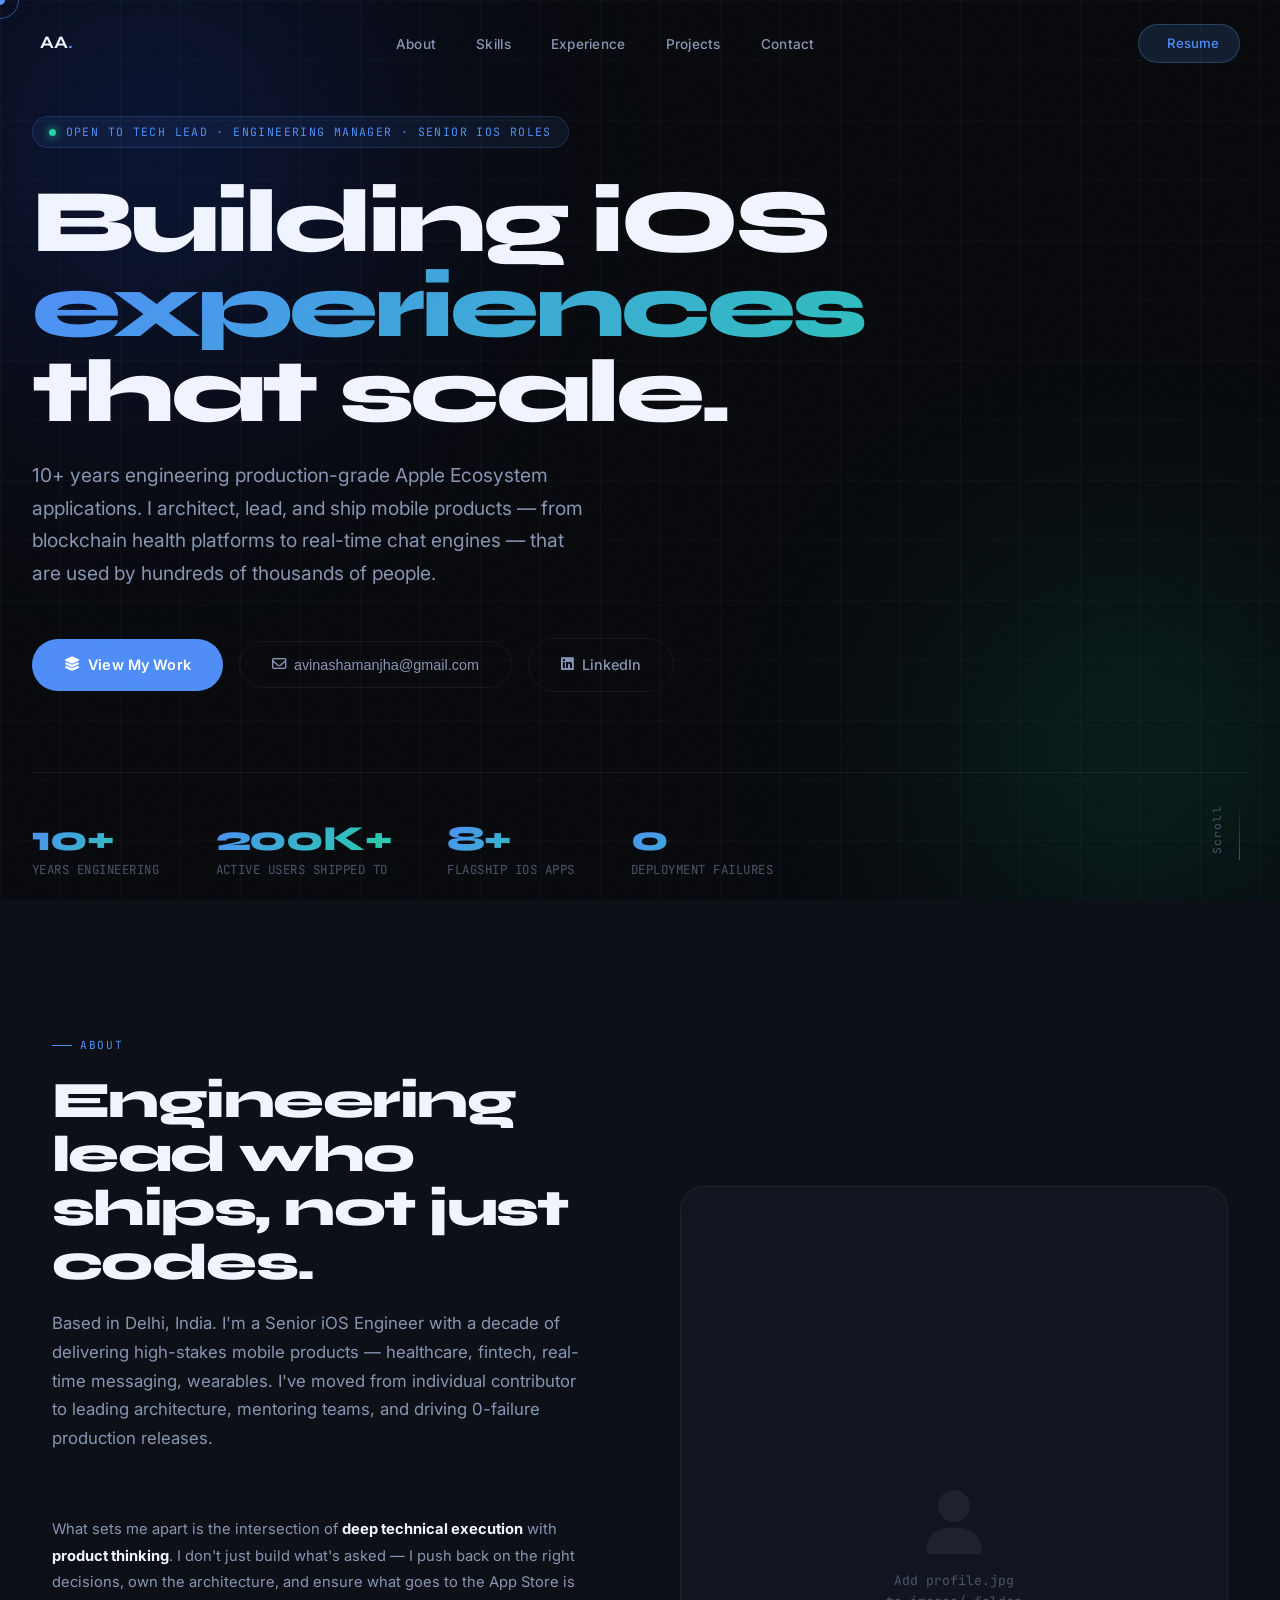
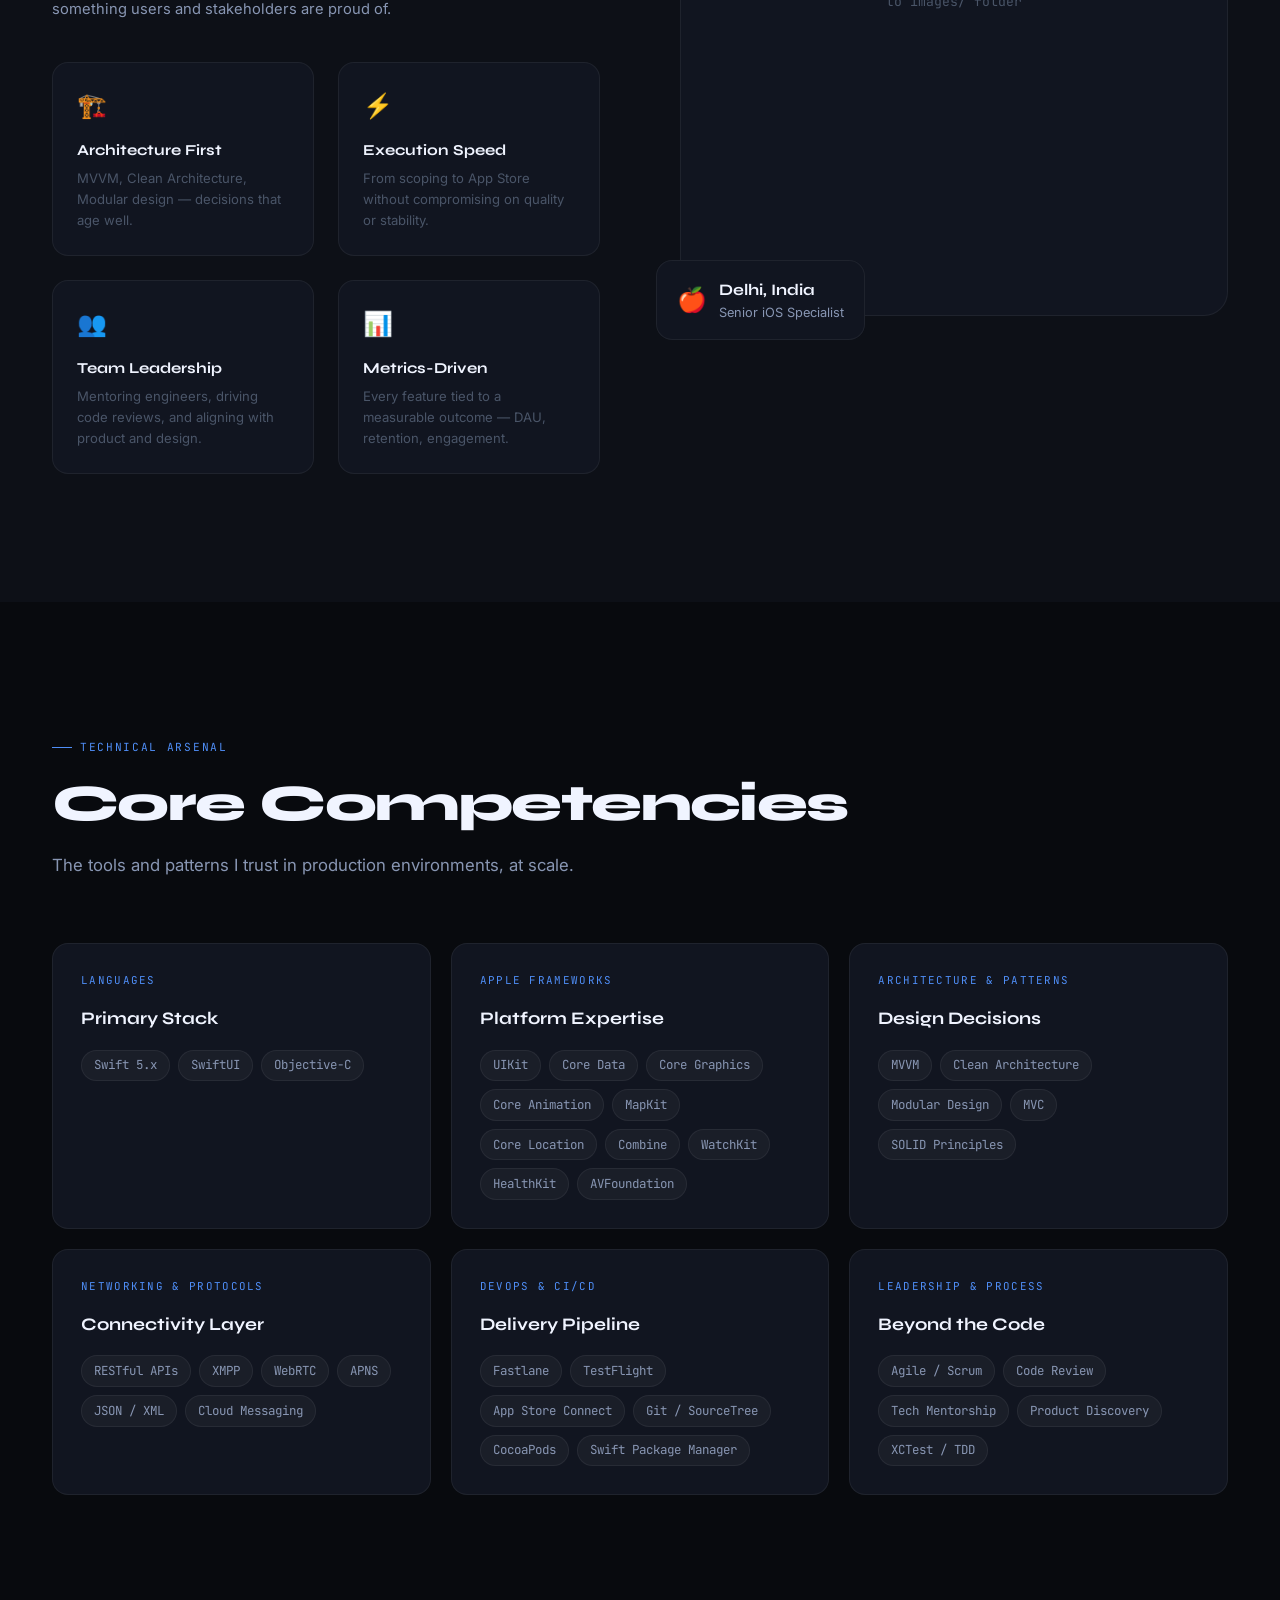
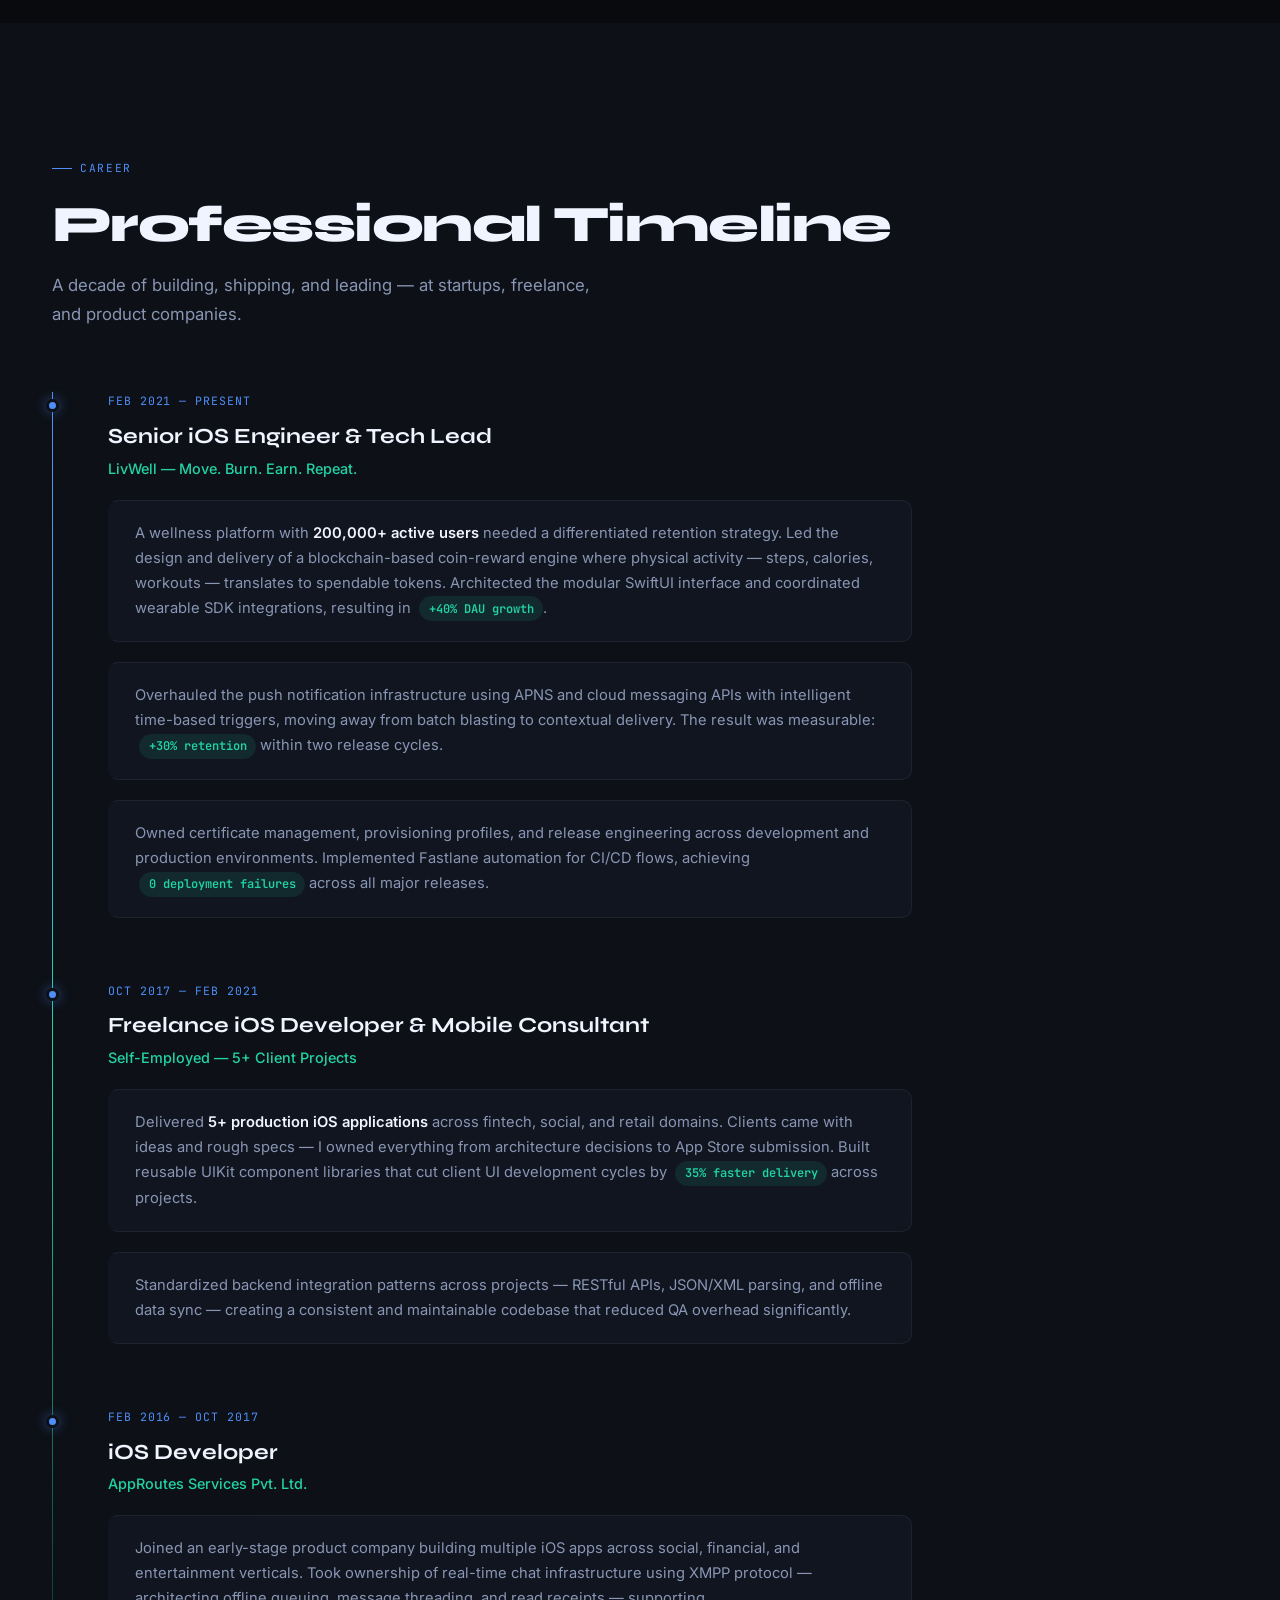
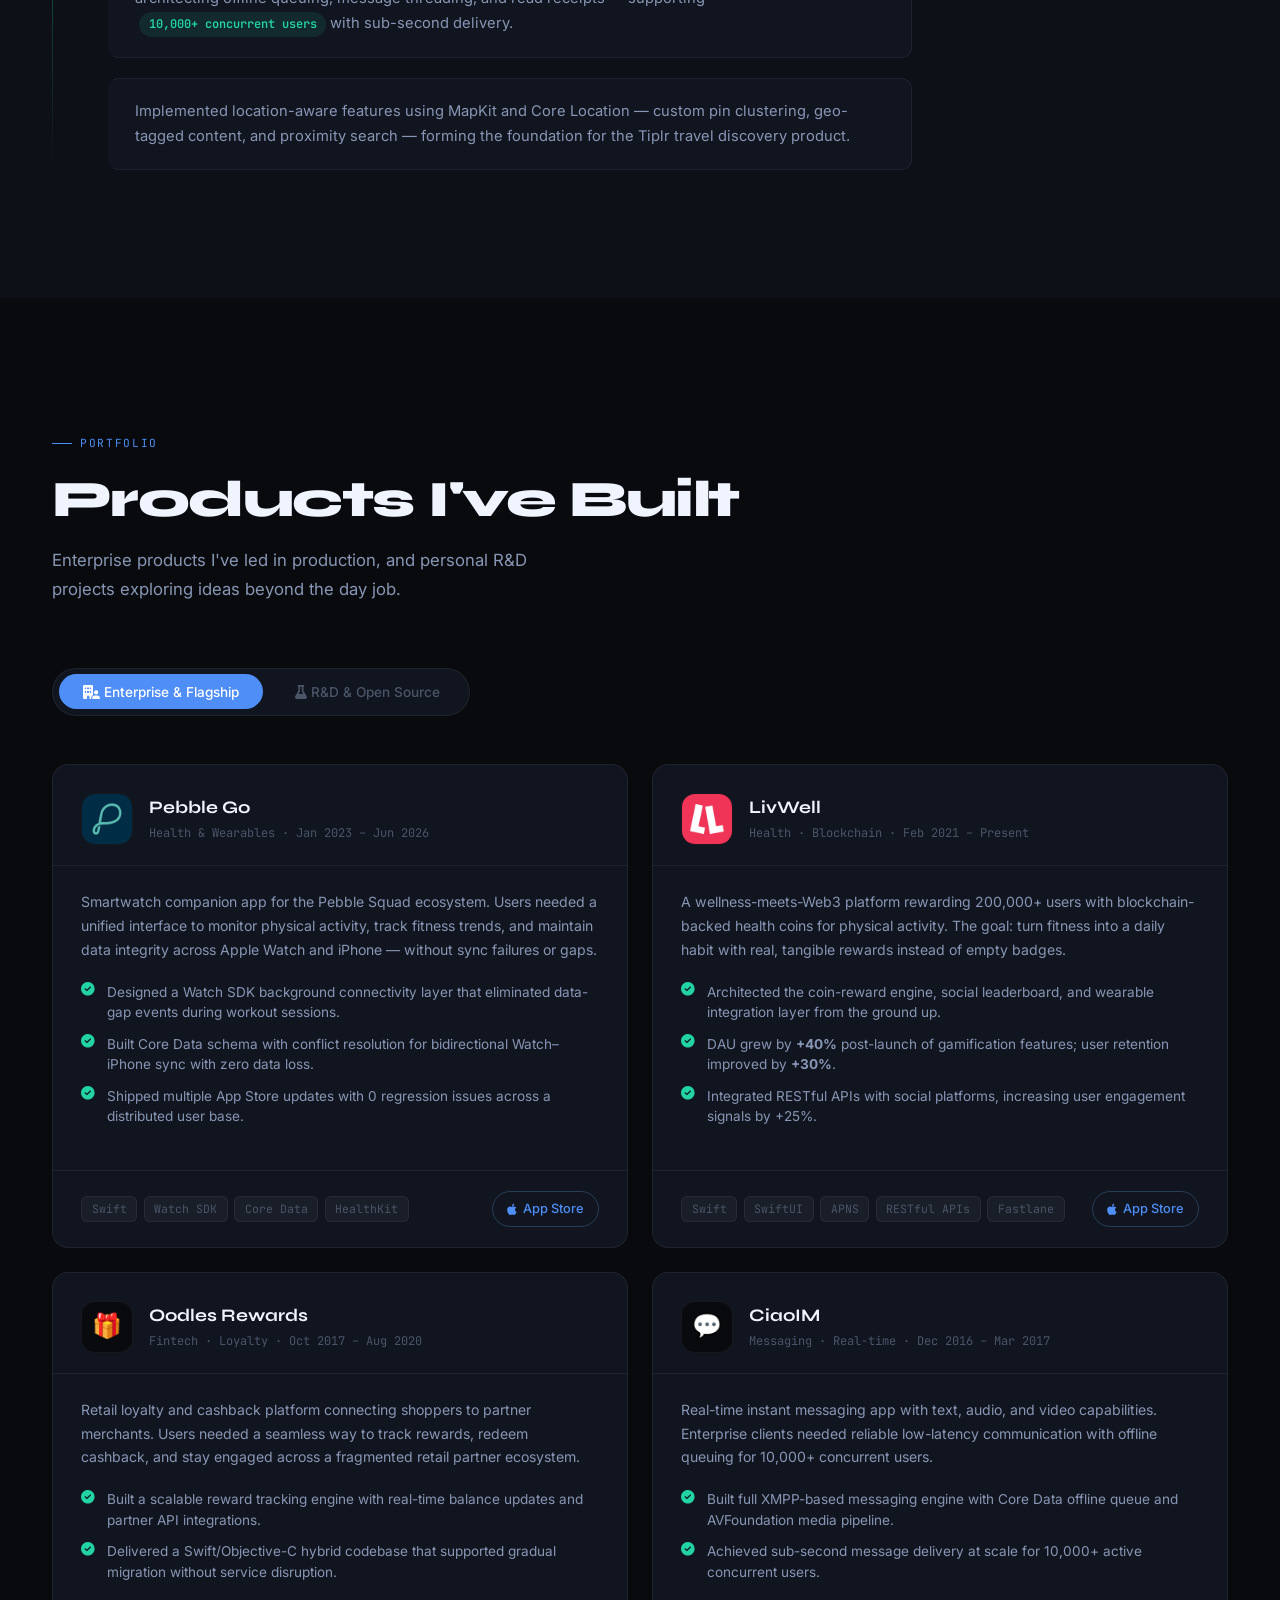
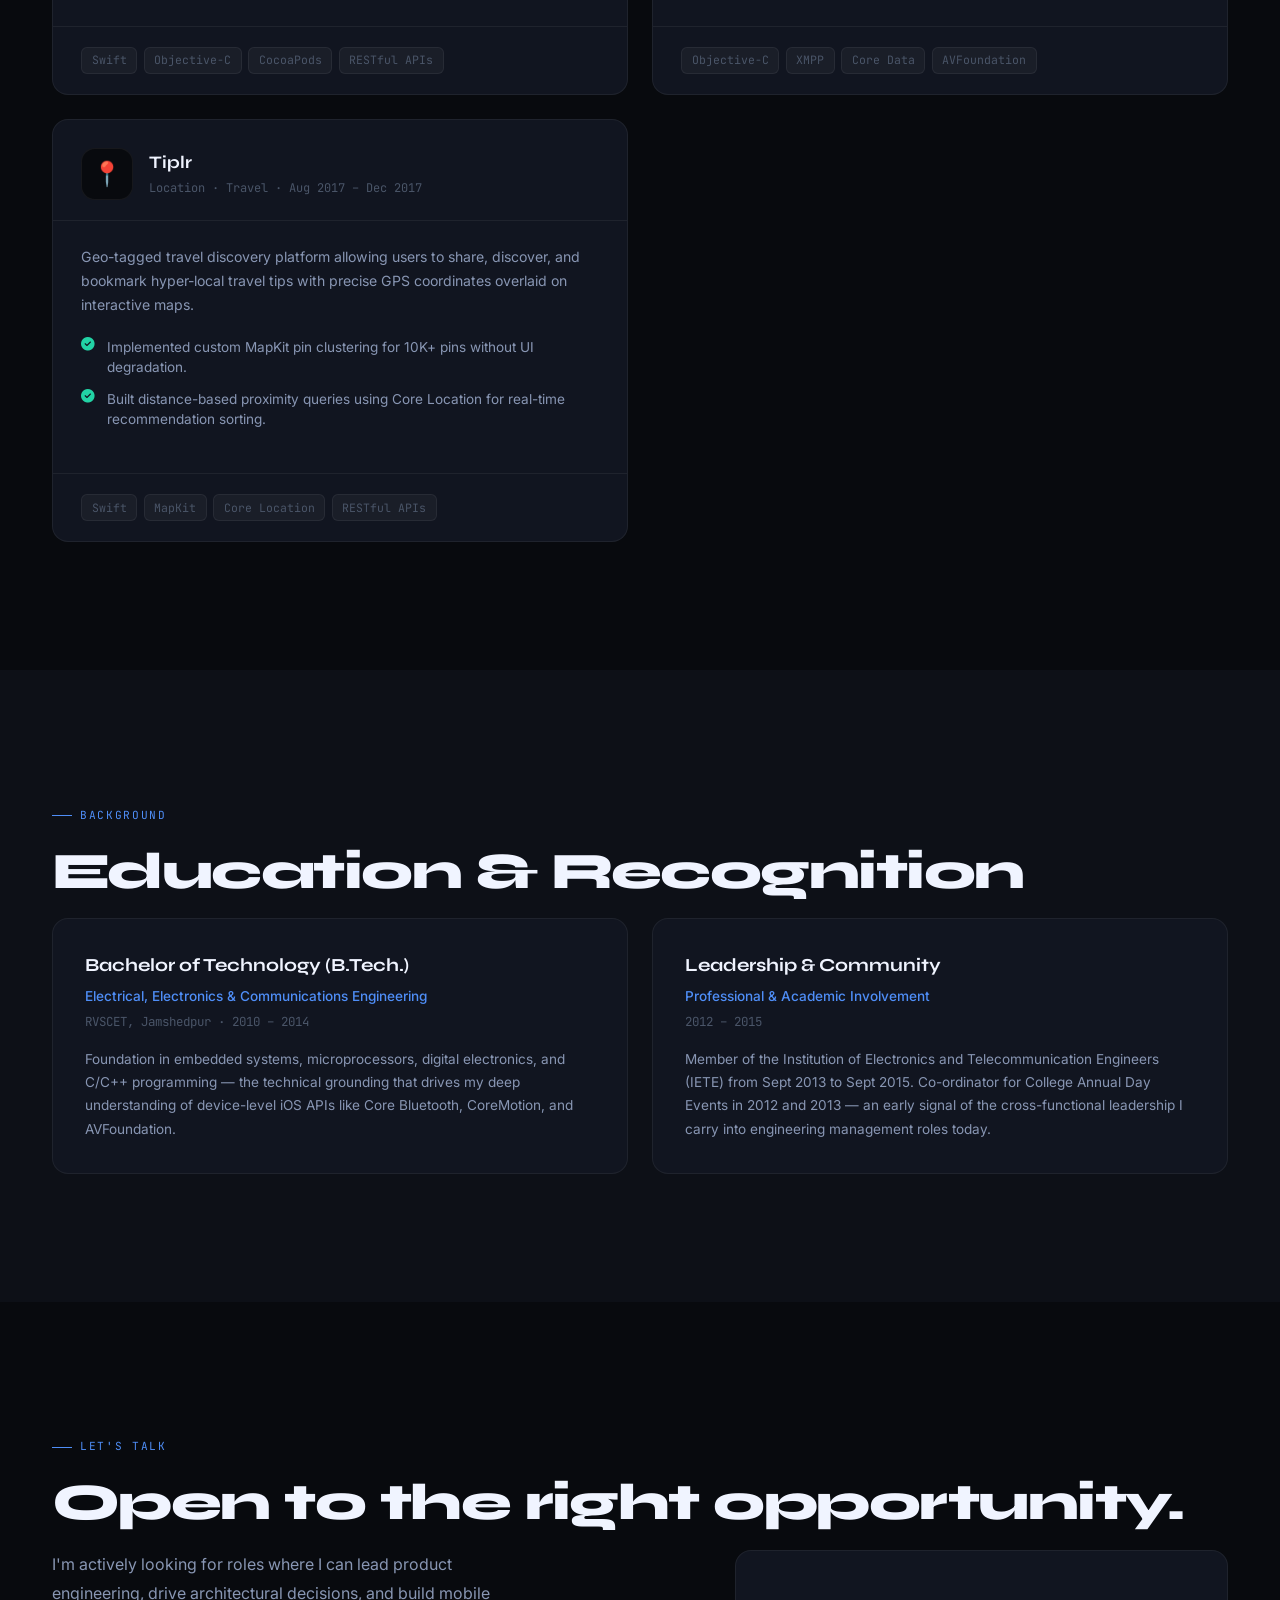
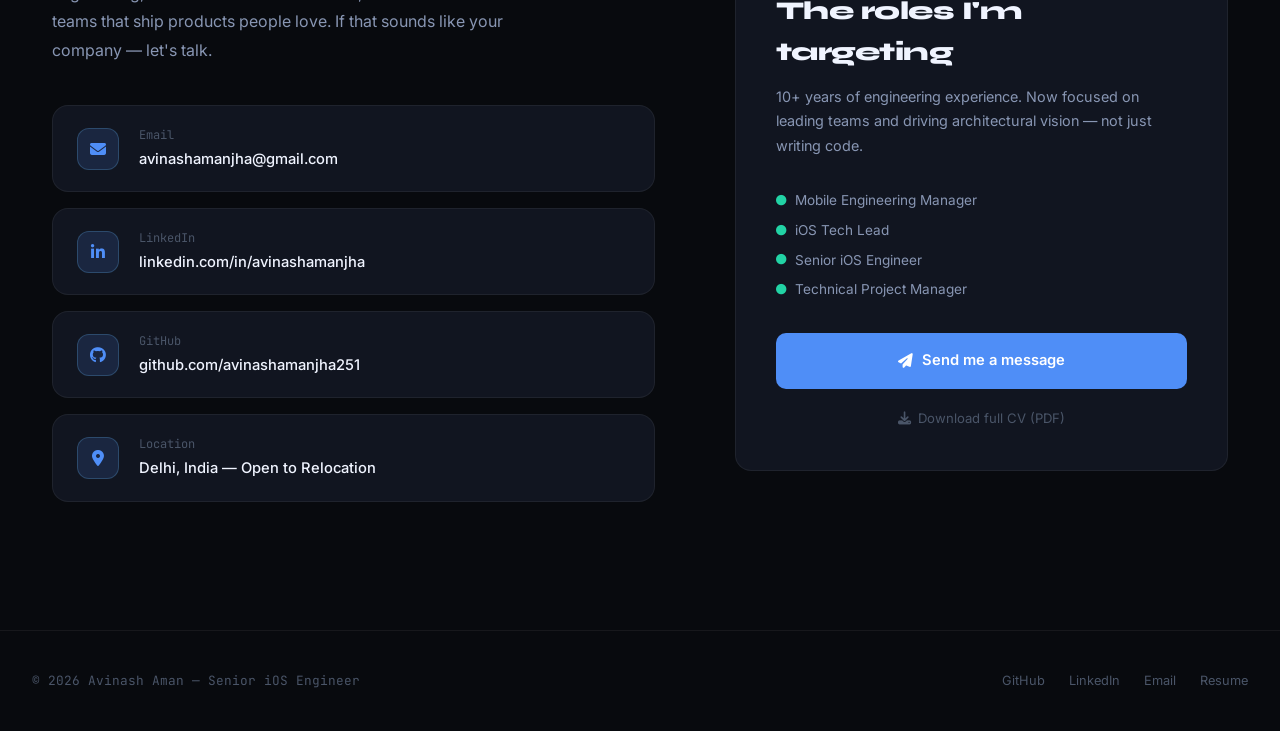
==== index.html @ 8dc7d60c "feat: complete premium UI/UX redesign — dark personal brand portfolio" ====
<!DOCTYPE html>
<html lang="en">
<head>
  <meta charset="UTF-8">
  <meta name="viewport" content="width=device-width, initial-scale=1.0">
  <title>Avinash Aman — Senior iOS Engineer & Mobile Lead</title>
  <meta name="description" content="Avinash Aman — Senior iOS Engineer with 10+ years building production-grade Apple Ecosystem apps. Expert in Swift, SwiftUI, Architecture, Blockchain & Wearables. Available for Tech Lead, Engineering Manager & Senior roles.">
  <meta name="keywords" content="iOS Engineer, Tech Lead, Mobile Engineering Manager, Swift, SwiftUI, Avinash Aman, iOS Developer India">
  <meta name="author" content="Avinash Aman">
  <meta property="og:title" content="Avinash Aman — Senior iOS Engineer & Mobile Lead">
  <meta property="og:description" content="10+ years of iOS engineering: blockchain health platforms, wearable integrations, real-time chat engines, and architectural leadership.">
  <meta property="og:type" content="website">

  <!-- Fonts -->
  <link rel="preconnect" href="https://fonts.googleapis.com">
  <link rel="preconnect" href="https://fonts.gstatic.com" crossorigin>
  <link href="https://fonts.googleapis.com/css2?family=Syne:wght@400;500;600;700;800&family=Inter:wght@300;400;500;600&family=JetBrains+Mono:wght@400;500&display=swap" rel="stylesheet">

  <!-- Icons -->
  <link rel="stylesheet" href="https://cdnjs.cloudflare.com/ajax/libs/font-awesome/6.5.0/css/all.min.css">

  <!-- Styles -->
  <link rel="stylesheet" href="style.css">
</head>
<body>

  <!-- Custom cursor -->
  <div id="cursor"></div>
  <div id="cursor-ring"></div>

  <!-- ═══════════════════════════ NAVIGATION ═══════════════════════════ -->
  <nav class="nav" id="mainNav">
    <a href="#hero" class="nav-logo">AA<span>.</span></a>
    <ul class="nav-links" id="navLinks">
      <li><a href="#about" class="nav-link">About</a></li>
      <li><a href="#skills" class="nav-link">Skills</a></li>
      <li><a href="#experience" class="nav-link">Experience</a></li>
      <li><a href="#projects" class="nav-link">Projects</a></li>
      <li><a href="#contact" class="nav-link">Contact</a></li>
    </ul>
    <div style="display:flex;align-items:center;gap:1rem;">
      <a href="Avinash_Aman_CV.pdf" download class="nav-cta">
        <i class="fa-solid fa-arrow-down-to-bracket"></i> Resume
      </a>
      <button class="mobile-menu-btn" id="mobileMenuBtn" aria-label="Menu">
        <i class="fa-solid fa-bars"></i>
      </button>
    </div>
  </nav>

  <!-- ═══════════════════════════ HERO ═══════════════════════════ -->
  <section class="hero" id="hero">
    <div class="hero-bg">
      <div class="hero-orb hero-orb-1"></div>
      <div class="hero-orb hero-orb-2"></div>
      <div class="hero-grid-lines"></div>
    </div>

    <div class="hero-inner">
      <div class="hero-eyebrow">
        <span class="hero-eyebrow-dot"></span>
        Open to Tech Lead · Engineering Manager · Senior iOS Roles
      </div>

      <h1 class="hero-title">
        <span class="line">Building iOS</span>
        <span class="line gradient-text">experiences</span>
        <span class="line">that scale.</span>
      </h1>

      <p class="hero-subtitle">
        10+ years engineering production-grade Apple Ecosystem applications. I architect, lead, and ship mobile products — from blockchain health platforms to real-time chat engines — that are used by hundreds of thousands of people.
      </p>

      <div class="hero-actions">
        <a href="#projects" class="btn-primary">
          <i class="fa-solid fa-layer-group"></i> View My Work
        </a>
        <button class="btn-secondary" onclick="copyToClipboard('avinashamanjha@gmail.com', 'Email')">
          <i class="fa-regular fa-envelope"></i> avinashamanjha@gmail.com
        </button>
        <a href="https://linkedin.com/in/avinashamanjha" target="_blank" rel="noopener" class="btn-secondary">
          <i class="fa-brands fa-linkedin"></i> LinkedIn
        </a>
      </div>

      <div class="hero-stats">
        <div>
          <div class="stat-number gradient-text">10+</div>
          <div class="stat-label">Years engineering</div>
        </div>
        <div>
          <div class="stat-number gradient-text">200K+</div>
          <div class="stat-label">Active users shipped to</div>
        </div>
        <div>
          <div class="stat-number gradient-text">8+</div>
          <div class="stat-label">Flagship iOS apps</div>
        </div>
        <div>
          <div class="stat-number gradient-text">0</div>
          <div class="stat-label">Deployment failures</div>
        </div>
      </div>
    </div>

    <div class="hero-scroll">Scroll</div>
  </section>

  <!-- ═══════════════════════════ ABOUT ═══════════════════════════ -->
  <section class="about-section" id="about">
    <div class="container">
      <div class="about-grid">
        <div>
          <div class="section-label fade-up">About</div>
          <h2 class="section-heading fade-up fade-up-delay-1">
            Engineering lead who ships, not just codes.
          </h2>
          <p class="section-sub fade-up fade-up-delay-2">
            Based in Delhi, India. I'm a Senior iOS Engineer with a decade of delivering high-stakes mobile products — healthcare, fintech, real-time messaging, wearables. I've moved from individual contributor to leading architecture, mentoring teams, and driving 0-failure production releases.
          </p>
          <p style="color: var(--text-secondary); font-size: 0.92rem; line-height: 1.8; margin-bottom: 1.5rem;" class="fade-up fade-up-delay-2">
            What sets me apart is the intersection of <strong style="color: var(--text-primary);">deep technical execution</strong> with <strong style="color: var(--text-primary);">product thinking</strong>. I don't just build what's asked — I push back on the right decisions, own the architecture, and ensure what goes to the App Store is something users and stakeholders are proud of.
          </p>

          <div class="about-values fade-up fade-up-delay-3">
            <div class="value-card">
              <div class="value-icon">🏗️</div>
              <div class="value-title">Architecture First</div>
              <div class="value-desc">MVVM, Clean Architecture, Modular design — decisions that age well.</div>
            </div>
            <div class="value-card">
              <div class="value-icon">⚡</div>
              <div class="value-title">Execution Speed</div>
              <div class="value-desc">From scoping to App Store without compromising on quality or stability.</div>
            </div>
            <div class="value-card">
              <div class="value-icon">👥</div>
              <div class="value-title">Team Leadership</div>
              <div class="value-desc">Mentoring engineers, driving code reviews, and aligning with product and design.</div>
            </div>
            <div class="value-card">
              <div class="value-icon">📊</div>
              <div class="value-title">Metrics-Driven</div>
              <div class="value-desc">Every feature tied to a measurable outcome — DAU, retention, engagement.</div>
            </div>
          </div>
        </div>

        <div class="about-profile fade-up fade-up-delay-2">
          <div class="about-photo-wrapper">
            <div class="about-photo-frame">
              <!-- Drop your photo at images/profile.jpg to replace this placeholder -->
              <img src="images/profile.jpg" alt="Avinash Aman" onerror="this.parentNode.innerHTML='<div class=\'about-photo-placeholder\'><i class=\'fa-solid fa-user\'></i><span>Add profile.jpg<br>to images/ folder</span></div>'">
            </div>
            <div class="about-badge">
              <div class="about-badge-icon">🍎</div>
              <div class="about-badge-text">
                <strong>Delhi, India</strong>
                Senior iOS Specialist
              </div>
            </div>
          </div>
        </div>
      </div>
    </div>
  </section>

  <!-- ═══════════════════════════ SKILLS ═══════════════════════════ -->
  <section class="skills-section" id="skills">
    <div class="container">
      <div class="section-label fade-up">Technical Arsenal</div>
      <h2 class="section-heading fade-up fade-up-delay-1">Core Competencies</h2>
      <p class="section-sub fade-up fade-up-delay-2">The tools and patterns I trust in production environments, at scale.</p>

      <div class="skills-grid">
        <div class="skill-group fade-up">
          <div class="skill-group-label">Languages</div>
          <div class="skill-group-title">Primary Stack</div>
          <div class="skill-pills">
            <span class="skill-pill">Swift 5.x</span>
            <span class="skill-pill">SwiftUI</span>
            <span class="skill-pill">Objective-C</span>
          </div>
        </div>

        <div class="skill-group fade-up fade-up-delay-1">
          <div class="skill-group-label">Apple Frameworks</div>
          <div class="skill-group-title">Platform Expertise</div>
          <div class="skill-pills">
            <span class="skill-pill">UIKit</span>
            <span class="skill-pill">Core Data</span>
            <span class="skill-pill">Core Graphics</span>
            <span class="skill-pill">Core Animation</span>
            <span class="skill-pill">MapKit</span>
            <span class="skill-pill">Core Location</span>
            <span class="skill-pill">Combine</span>
            <span class="skill-pill">WatchKit</span>
            <span class="skill-pill">HealthKit</span>
            <span class="skill-pill">AVFoundation</span>
          </div>
        </div>

        <div class="skill-group fade-up fade-up-delay-2">
          <div class="skill-group-label">Architecture & Patterns</div>
          <div class="skill-group-title">Design Decisions</div>
          <div class="skill-pills">
            <span class="skill-pill">MVVM</span>
            <span class="skill-pill">Clean Architecture</span>
            <span class="skill-pill">Modular Design</span>
            <span class="skill-pill">MVC</span>
            <span class="skill-pill">SOLID Principles</span>
          </div>
        </div>

        <div class="skill-group fade-up">
          <div class="skill-group-label">Networking & Protocols</div>
          <div class="skill-group-title">Connectivity Layer</div>
          <div class="skill-pills">
            <span class="skill-pill">RESTful APIs</span>
            <span class="skill-pill">XMPP</span>
            <span class="skill-pill">WebRTC</span>
            <span class="skill-pill">APNS</span>
            <span class="skill-pill">JSON / XML</span>
            <span class="skill-pill">Cloud Messaging</span>
          </div>
        </div>

        <div class="skill-group fade-up fade-up-delay-1">
          <div class="skill-group-label">DevOps & CI/CD</div>
          <div class="skill-group-title">Delivery Pipeline</div>
          <div class="skill-pills">
            <span class="skill-pill">Fastlane</span>
            <span class="skill-pill">TestFlight</span>
            <span class="skill-pill">App Store Connect</span>
            <span class="skill-pill">Git / SourceTree</span>
            <span class="skill-pill">CocoaPods</span>
            <span class="skill-pill">Swift Package Manager</span>
          </div>
        </div>

        <div class="skill-group fade-up fade-up-delay-2">
          <div class="skill-group-label">Leadership & Process</div>
          <div class="skill-group-title">Beyond the Code</div>
          <div class="skill-pills">
            <span class="skill-pill">Agile / Scrum</span>
            <span class="skill-pill">Code Review</span>
            <span class="skill-pill">Tech Mentorship</span>
            <span class="skill-pill">Product Discovery</span>
            <span class="skill-pill">XCTest / TDD</span>
          </div>
        </div>
      </div>
    </div>
  </section>

  <!-- ═══════════════════════════ EXPERIENCE ═══════════════════════════ -->
  <section class="experience-section" id="experience">
    <div class="container">
      <div class="section-label fade-up">Career</div>
      <h2 class="section-heading fade-up fade-up-delay-1">Professional Timeline</h2>
      <p class="section-sub fade-up fade-up-delay-2">A decade of building, shipping, and leading — at startups, freelance, and product companies.</p>

      <div class="timeline fade-up fade-up-delay-2">
        <!-- LivWell -->
        <div class="exp-item">
          <div class="exp-dot"></div>
          <div class="exp-date">Feb 2021 — Present</div>
          <div class="exp-role">Senior iOS Engineer & Tech Lead</div>
          <div class="exp-company">LivWell — Move. Burn. Earn. Repeat.</div>
          <div class="exp-stories">
            <div class="exp-story">
              <p>A wellness platform with <strong>200,000+ active users</strong> needed a differentiated retention strategy. Led the design and delivery of a blockchain-based coin-reward engine where physical activity — steps, calories, workouts — translates to spendable tokens. Architected the modular SwiftUI interface and coordinated wearable SDK integrations, resulting in <span class="exp-metric">+40% DAU growth</span>.</p>
            </div>
            <div class="exp-story">
              <p>Overhauled the push notification infrastructure using APNS and cloud messaging APIs with intelligent time-based triggers, moving away from batch blasting to contextual delivery. The result was measurable: <span class="exp-metric">+30% retention</span> within two release cycles.</p>
            </div>
            <div class="exp-story">
              <p>Owned certificate management, provisioning profiles, and release engineering across development and production environments. Implemented Fastlane automation for CI/CD flows, achieving <span class="exp-metric">0 deployment failures</span> across all major releases.</p>
            </div>
          </div>
        </div>

        <!-- Freelance -->
        <div class="exp-item">
          <div class="exp-dot"></div>
          <div class="exp-date">Oct 2017 — Feb 2021</div>
          <div class="exp-role">Freelance iOS Developer & Mobile Consultant</div>
          <div class="exp-company">Self-Employed — 5+ Client Projects</div>
          <div class="exp-stories">
            <div class="exp-story">
              <p>Delivered <strong>5+ production iOS applications</strong> across fintech, social, and retail domains. Clients came with ideas and rough specs — I owned everything from architecture decisions to App Store submission. Built reusable UIKit component libraries that cut client UI development cycles by <span class="exp-metric">35% faster delivery</span> across projects.</p>
            </div>
            <div class="exp-story">
              <p>Standardized backend integration patterns across projects — RESTful APIs, JSON/XML parsing, and offline data sync — creating a consistent and maintainable codebase that reduced QA overhead significantly.</p>
            </div>
          </div>
        </div>

        <!-- AppRoutes -->
        <div class="exp-item">
          <div class="exp-dot"></div>
          <div class="exp-date">Feb 2016 — Oct 2017</div>
          <div class="exp-role">iOS Developer</div>
          <div class="exp-company">AppRoutes Services Pvt. Ltd.</div>
          <div class="exp-stories">
            <div class="exp-story">
              <p>Joined an early-stage product company building multiple iOS apps across social, financial, and entertainment verticals. Took ownership of real-time chat infrastructure using XMPP protocol — architecting offline queuing, message threading, and read receipts — supporting <span class="exp-metric">10,000+ concurrent users</span> with sub-second delivery.</p>
            </div>
            <div class="exp-story">
              <p>Implemented location-aware features using MapKit and Core Location — custom pin clustering, geo-tagged content, and proximity search — forming the foundation for the Tiplr travel discovery product.</p>
            </div>
          </div>
        </div>
      </div>
    </div>
  </section>

  <!-- ═══════════════════════════ PROJECTS ═══════════════════════════ -->
  <section class="projects-section" id="projects">
    <div class="container">
      <div class="section-label fade-up">Portfolio</div>
      <h2 class="section-heading fade-up fade-up-delay-1">Products I've Built</h2>
      <p class="section-sub fade-up fade-up-delay-2">
        Enterprise products I've led in production, and personal R&D projects exploring ideas beyond the day job.
      </p>

      <div class="projects-tabs fade-up fade-up-delay-2">
        <button class="tab-btn active" data-tab="enterprise">
          <i class="fa-solid fa-building-user"></i> Enterprise & Flagship
        </button>
        <button class="tab-btn" data-tab="personal">
          <i class="fa-solid fa-flask"></i> R&D & Open Source
        </button>
      </div>

      <!-- ── Enterprise Grid ── -->
      <div class="enterprise-grid" id="enterpriseGrid">

        <!-- Pebble Go -->
        <div class="ent-card fade-up">
          <div class="ent-card-header">
            <div class="ent-app-icon">
              <img src="images/pebble-go.jpg" alt="Pebble Go" onerror="this.parentNode.innerHTML='⌚'">
            </div>
            <div>
              <div class="ent-app-name">Pebble Go</div>
              <div class="ent-app-category">Health & Wearables · Jan 2023 – Jun 2026</div>
            </div>
          </div>
          <div class="ent-card-body">
            <p class="ent-context">
              Smartwatch companion app for the Pebble Squad ecosystem. Users needed a unified interface to monitor physical activity, track fitness trends, and maintain data integrity across Apple Watch and iPhone — without sync failures or gaps.
            </p>
            <div class="ent-outcomes">
              <div class="ent-outcome">
                <i class="fa-solid fa-circle-check ent-outcome-icon"></i>
                <span>Designed a Watch SDK background connectivity layer that eliminated data-gap events during workout sessions.</span>
              </div>
              <div class="ent-outcome">
                <i class="fa-solid fa-circle-check ent-outcome-icon"></i>
                <span>Built Core Data schema with conflict resolution for bidirectional Watch–iPhone sync with zero data loss.</span>
              </div>
              <div class="ent-outcome">
                <i class="fa-solid fa-circle-check ent-outcome-icon"></i>
                <span>Shipped multiple App Store updates with 0 regression issues across a distributed user base.</span>
              </div>
            </div>
          </div>
          <div class="ent-card-footer">
            <div class="tech-stack">
              <span class="tech-tag">Swift</span>
              <span class="tech-tag">Watch SDK</span>
              <span class="tech-tag">Core Data</span>
              <span class="tech-tag">HealthKit</span>
            </div>
            <a href="https://apps.apple.com/in/app/pebble-go-pebblesquad/id6452240092" target="_blank" rel="noopener" class="ent-store-link">
              <i class="fa-brands fa-apple"></i> App Store
            </a>
          </div>
        </div>

        <!-- LivWell -->
        <div class="ent-card fade-up fade-up-delay-1">
          <div class="ent-card-header">
            <div class="ent-app-icon">
              <img src="images/livwell.jpg" alt="LivWell" onerror="this.parentNode.innerHTML='💪'">
            </div>
            <div>
              <div class="ent-app-name">LivWell</div>
              <div class="ent-app-category">Health · Blockchain · Feb 2021 – Present</div>
            </div>
          </div>
          <div class="ent-card-body">
            <p class="ent-context">
              A wellness-meets-Web3 platform rewarding 200,000+ users with blockchain-backed health coins for physical activity. The goal: turn fitness into a daily habit with real, tangible rewards instead of empty badges.
            </p>
            <div class="ent-outcomes">
              <div class="ent-outcome">
                <i class="fa-solid fa-circle-check ent-outcome-icon"></i>
                <span>Architected the coin-reward engine, social leaderboard, and wearable integration layer from the ground up.</span>
              </div>
              <div class="ent-outcome">
                <i class="fa-solid fa-circle-check ent-outcome-icon"></i>
                <span>DAU grew by <strong>+40%</strong> post-launch of gamification features; user retention improved by <strong>+30%</strong>.</span>
              </div>
              <div class="ent-outcome">
                <i class="fa-solid fa-circle-check ent-outcome-icon"></i>
                <span>Integrated RESTful APIs with social platforms, increasing user engagement signals by +25%.</span>
              </div>
            </div>
          </div>
          <div class="ent-card-footer">
            <div class="tech-stack">
              <span class="tech-tag">Swift</span>
              <span class="tech-tag">SwiftUI</span>
              <span class="tech-tag">APNS</span>
              <span class="tech-tag">RESTful APIs</span>
              <span class="tech-tag">Fastlane</span>
            </div>
            <a href="https://apps.apple.com/in/app/livwell-s%E1%BB%A9c-kh%E1%BB%8Fe-th%E1%BB%8Bnh-v%C6%B0%E1%BB%A3ng/id1509195628" target="_blank" rel="noopener" class="ent-store-link">
              <i class="fa-brands fa-apple"></i> App Store
            </a>
          </div>
        </div>

        <!-- Oodles Rewards -->
        <div class="ent-card fade-up">
          <div class="ent-card-header">
            <div class="ent-app-icon" style="font-size:1.5rem;">🎁</div>
            <div>
              <div class="ent-app-name">Oodles Rewards</div>
              <div class="ent-app-category">Fintech · Loyalty · Oct 2017 – Aug 2020</div>
            </div>
          </div>
          <div class="ent-card-body">
            <p class="ent-context">
              Retail loyalty and cashback platform connecting shoppers to partner merchants. Users needed a seamless way to track rewards, redeem cashback, and stay engaged across a fragmented retail partner ecosystem.
            </p>
            <div class="ent-outcomes">
              <div class="ent-outcome">
                <i class="fa-solid fa-circle-check ent-outcome-icon"></i>
                <span>Built a scalable reward tracking engine with real-time balance updates and partner API integrations.</span>
              </div>
              <div class="ent-outcome">
                <i class="fa-solid fa-circle-check ent-outcome-icon"></i>
                <span>Delivered a Swift/Objective-C hybrid codebase that supported gradual migration without service disruption.</span>
              </div>
            </div>
          </div>
          <div class="ent-card-footer">
            <div class="tech-stack">
              <span class="tech-tag">Swift</span>
              <span class="tech-tag">Objective-C</span>
              <span class="tech-tag">CocoaPods</span>
              <span class="tech-tag">RESTful APIs</span>
            </div>
          </div>
        </div>

        <!-- CiaoIM -->
        <div class="ent-card fade-up fade-up-delay-1">
          <div class="ent-card-header">
            <div class="ent-app-icon" style="font-size:1.5rem;">💬</div>
            <div>
              <div class="ent-app-name">CiaoIM</div>
              <div class="ent-app-category">Messaging · Real-time · Dec 2016 – Mar 2017</div>
            </div>
          </div>
          <div class="ent-card-body">
            <p class="ent-context">
              Real-time instant messaging app with text, audio, and video capabilities. Enterprise clients needed reliable low-latency communication with offline queuing for 10,000+ concurrent users.
            </p>
            <div class="ent-outcomes">
              <div class="ent-outcome">
                <i class="fa-solid fa-circle-check ent-outcome-icon"></i>
                <span>Built full XMPP-based messaging engine with Core Data offline queue and AVFoundation media pipeline.</span>
              </div>
              <div class="ent-outcome">
                <i class="fa-solid fa-circle-check ent-outcome-icon"></i>
                <span>Achieved sub-second message delivery at scale for 10,000+ active concurrent users.</span>
              </div>
            </div>
          </div>
          <div class="ent-card-footer">
            <div class="tech-stack">
              <span class="tech-tag">Objective-C</span>
              <span class="tech-tag">XMPP</span>
              <span class="tech-tag">Core Data</span>
              <span class="tech-tag">AVFoundation</span>
            </div>
          </div>
        </div>

        <!-- Tiplr -->
        <div class="ent-card fade-up">
          <div class="ent-card-header">
            <div class="ent-app-icon" style="font-size:1.5rem;">📍</div>
            <div>
              <div class="ent-app-name">Tiplr</div>
              <div class="ent-app-category">Location · Travel · Aug 2017 – Dec 2017</div>
            </div>
          </div>
          <div class="ent-card-body">
            <p class="ent-context">
              Geo-tagged travel discovery platform allowing users to share, discover, and bookmark hyper-local travel tips with precise GPS coordinates overlaid on interactive maps.
            </p>
            <div class="ent-outcomes">
              <div class="ent-outcome">
                <i class="fa-solid fa-circle-check ent-outcome-icon"></i>
                <span>Implemented custom MapKit pin clustering for 10K+ pins without UI degradation.</span>
              </div>
              <div class="ent-outcome">
                <i class="fa-solid fa-circle-check ent-outcome-icon"></i>
                <span>Built distance-based proximity queries using Core Location for real-time recommendation sorting.</span>
              </div>
            </div>
          </div>
          <div class="ent-card-footer">
            <div class="tech-stack">
              <span class="tech-tag">Swift</span>
              <span class="tech-tag">MapKit</span>
              <span class="tech-tag">Core Location</span>
              <span class="tech-tag">RESTful APIs</span>
            </div>
          </div>
        </div>

      </div><!-- /enterprise-grid -->

      <!-- ── Personal R&D Accordion ── -->
      <div class="personal-grid" id="personalGrid" style="display:none;">

        <!-- habbitTracker -->
        <div class="rd-card">
          <div class="rd-card-header">
            <div class="rd-header-left">
              <div class="rd-icon" style="background:rgba(79,142,247,0.1);color:#4f8ef7;">
                <i class="fa-solid fa-calendar-check"></i>
              </div>
              <div class="rd-title-wrap">
                <div class="rd-title">habbitTracker</div>
                <div class="rd-tagline">SwiftUI · Combine · Core Data · UserNotifications</div>
              </div>
            </div>
            <div class="rd-header-right">
              <div class="tech-stack" style="display:none;" aria-hidden="true"></div>
              <button class="rd-expand-btn" aria-label="Expand">
                <i class="fa-solid fa-plus"></i>
              </button>
            </div>
          </div>
          <div class="rd-body">
            <div class="rd-body-inner">
              <div class="story-flow">
                <div class="story-step">
                  <div class="step-num problem">The Problem</div>
                  <div class="step-title-sm">Rigid Templates Kill Habit Apps</div>
                  <div class="step-body">Existing trackers force daily-only habits with preset metrics. Users with non-standard routines abandon the app within 14 days.</div>
                </div>
                <div class="story-step">
                  <div class="step-num discovery">Discovery</div>
                  <div class="step-title-sm">Flexibility is the Product</div>
                  <div class="step-body">User research showed that 73% want habits configurable by frequency, target type, and multiple metrics — not a calendar checkbox.</div>
                </div>
                <div class="story-step">
                  <div class="step-num build">Build</div>
                  <div class="step-title-sm">SwiftUI + Combine + Core Data</div>
                  <div class="step-body">Reactive UI with Combine streams, flexible Core Data schema (HabitEntity, ScheduleRules, CompletionLog), and local UNNotifications for offline reminders.</div>
                </div>
                <div class="story-step">
                  <div class="step-num decision">Decision Layer</div>
                  <div class="step-title-sm">Offline-First vs Cloud Backend</div>
                  <div class="step-body">Chose local Core Data over Firebase to guarantee privacy, eliminate latency, and reduce infrastructure cost for personal use apps.</div>
                </div>
                <div class="story-step">
                  <div class="step-num impact">Impact</div>
                  <div class="step-title-sm">100% Custom, Zero Friction</div>
                  <div class="step-body">Users can track any habit — any schedule, any metric — with smart reminders and zero cloud dependency.</div>
                </div>
              </div>
              <div class="screenshot-note">
                <i class="fa-solid fa-image"></i>
                Screenshots coming soon — add <code>images/habbit-preview.jpg</code> to include app UI here.
              </div>
              <div class="rd-tech-row">
                <div class="tech-stack">
                  <span class="tech-tag">SwiftUI</span>
                  <span class="tech-tag">Combine</span>
                  <span class="tech-tag">Core Data</span>
                  <span class="tech-tag">UserNotifications</span>
                  <span class="tech-tag">MVVM</span>
                </div>
                <a href="https://github.com/avinashamanjha251" target="_blank" rel="noopener" class="rd-github-link">
                  <i class="fa-brands fa-github"></i> View on GitHub
                </a>
              </div>
            </div>
          </div>
        </div>

        <!-- dailyExpenseTracker -->
        <div class="rd-card">
          <div class="rd-card-header">
            <div class="rd-header-left">
              <div class="rd-icon" style="background:rgba(245,131,42,0.1);color:#f5832a;">
                <i class="fa-solid fa-wallet"></i>
              </div>
              <div class="rd-title-wrap">
                <div class="rd-title">dailyExpenseTracker</div>
                <div class="rd-tagline">Swift · Core Data · Vision OCR · UNNotifications</div>
              </div>
            </div>
            <div class="rd-header-right">
              <button class="rd-expand-btn" aria-label="Expand">
                <i class="fa-solid fa-plus"></i>
              </button>
            </div>
          </div>
          <div class="rd-body">
            <div class="rd-body-inner">
              <div class="story-flow">
                <div class="story-step">
                  <div class="step-num problem">The Problem</div>
                  <div class="step-title-sm">Expenses Without Evidence</div>
                  <div class="step-body">Manual expense logs have no receipt proof, no recurring bill alerts, and no budget warning before you've already overspent.</div>
                </div>
                <div class="story-step">
                  <div class="step-num discovery">Discovery</div>
                  <div class="step-title-sm">5 Core User Needs</div>
                  <div class="step-body">Income source customization, receipt image attachments per transaction, recurring payment reminders, budget limit notifications, and future bank statement OCR parsing.</div>
                </div>
                <div class="story-step">
                  <div class="step-num build">Build</div>
                  <div class="step-title-sm">Core Data + Vision Roadmap</div>
                  <div class="step-body">Core Data with External Binary Storage for receipt images, UNNotificationCenter for recurring bill triggers, threshold alert logic at 80% and 90% of budget. Vision OCR schema designed for future auto-import.</div>
                </div>
                <div class="story-step">
                  <div class="step-num decision">Decision Layer</div>
                  <div class="step-title-sm">SQLite Blob vs External Storage</div>
                  <div class="step-body">Chose Core Data External Binary Storage to keep the main DB lightweight and fast for queries, while storing receipt images efficiently on disk.</div>
                </div>
                <div class="story-step">
                  <div class="step-num impact">Impact</div>
                  <div class="step-title-sm">Zero Missed Bills</div>
                  <div class="step-body">Users receive proactive alerts before exceeding budgets and never miss recurring payments — with visual receipt evidence attached to every transaction.</div>
                </div>
              </div>
              <div class="screenshot-note">
                <i class="fa-solid fa-image"></i>
                Screenshots coming soon — add <code>images/expense-preview.jpg</code> to include app UI here.
              </div>
              <div class="rd-tech-row">
                <div class="tech-stack">
                  <span class="tech-tag">Swift</span>
                  <span class="tech-tag">Core Data</span>
                  <span class="tech-tag">Vision OCR</span>
                  <span class="tech-tag">UNNotifications</span>
                  <span class="tech-tag">UIKit</span>
                </div>
                <a href="https://github.com/avinashamanjha251" target="_blank" rel="noopener" class="rd-github-link">
                  <i class="fa-brands fa-github"></i> View on GitHub
                </a>
              </div>
            </div>
          </div>
        </div>

        <!-- StrangerChatApp -->
        <div class="rd-card">
          <div class="rd-card-header">
            <div class="rd-header-left">
              <div class="rd-icon" style="background:rgba(159,122,234,0.1);color:#9f7aea;">
                <i class="fa-solid fa-comments"></i>
              </div>
              <div class="rd-title-wrap">
                <div class="rd-title">StrangerChatApp</div>
                <div class="rd-tagline">Swift · HealthKit · Core Location · WebRTC · XMPP</div>
              </div>
            </div>
            <div class="rd-header-right">
              <button class="rd-expand-btn" aria-label="Expand">
                <i class="fa-solid fa-plus"></i>
              </button>
            </div>
          </div>
          <div class="rd-body">
            <div class="rd-body-inner">
              <div class="story-flow">
                <div class="story-step">
                  <div class="step-num problem">The Problem</div>
                  <div class="step-title-sm">Bot Spam & Low Stakes</div>
                  <div class="step-body">Anonymous social platforms fill with bots and abuse because account creation is frictionless and interactions cost nothing.</div>
                </div>
                <div class="story-step">
                  <div class="step-num discovery">Discovery</div>
                  <div class="step-title-sm">Fitness as Proof of Work</div>
                  <div class="step-body">Chats, calls, and friend requests cost coins. Coins are earned exclusively by completing health challenges — steps, distance, calories. GPS and name search power discovery.</div>
                </div>
                <div class="story-step">
                  <div class="step-num build">Build</div>
                  <div class="step-title-sm">HealthKit + Location + WebRTC</div>
                  <div class="step-body">HealthKit telemetry for activity verification, Core Location geo-hash proximity search, WebRTC for peer-to-peer audio/video, and XMPP for instant messaging with offline queuing.</div>
                </div>
                <div class="story-step">
                  <div class="step-num decision">Decision Layer</div>
                  <div class="step-title-sm">Anti-Cheat & Privacy</div>
                  <div class="step-body">Step velocity validation via HealthKit cadence queries prevents spoofing. Geo-hashing obfuscates exact GPS coordinates for user safety while still enabling proximity discovery.</div>
                </div>
                <div class="story-step">
                  <div class="step-num impact">Impact</div>
                  <div class="step-title-sm">Fitness-Powered Social</div>
                  <div class="step-body">Created an ecosystem where social interaction and daily movement reinforce each other — eliminating spam while driving real-world health behavior.</div>
                </div>
              </div>
              <div class="screenshot-note">
                <i class="fa-solid fa-image"></i>
                Screenshots coming soon — add <code>images/stranger-preview.jpg</code> to include app UI here.
              </div>
              <div class="rd-tech-row">
                <div class="tech-stack">
                  <span class="tech-tag">Swift</span>
                  <span class="tech-tag">HealthKit</span>
                  <span class="tech-tag">Core Location</span>
                  <span class="tech-tag">WebRTC</span>
                  <span class="tech-tag">XMPP</span>
                </div>
                <a href="https://github.com/avinashamanjha251" target="_blank" rel="noopener" class="rd-github-link">
                  <i class="fa-brands fa-github"></i> View on GitHub
                </a>
              </div>
            </div>
          </div>
        </div>

        <!-- outdoorWorkout -->
        <div class="rd-card">
          <div class="rd-card-header">
            <div class="rd-header-left">
              <div class="rd-icon" style="background:rgba(34,211,165,0.1);color:#22d3a5;">
                <i class="fa-solid fa-person-running"></i>
              </div>
              <div class="rd-title-wrap">
                <div class="rd-title">outdoorWorkout</div>
                <div class="rd-tagline">Swift · Core Location · MapKit · HealthKit</div>
              </div>
            </div>
            <div class="rd-header-right">
              <button class="rd-expand-btn" aria-label="Expand">
                <i class="fa-solid fa-plus"></i>
              </button>
            </div>
          </div>
          <div class="rd-body">
            <div class="rd-body-inner">
              <div class="story-flow">
                <div class="story-step">
                  <div class="step-num problem">The Problem</div>
                  <div class="step-title-sm">Battery vs Precision Trade-off</div>
                  <div class="step-body">Outdoor athletes need continuous GPS route logging, split pacing, and elevation data — but background location tracking drains battery in minutes on standard configurations.</div>
                </div>
                <div class="story-step">
                  <div class="step-num discovery">Discovery</div>
                  <div class="step-title-sm">Adaptive Sampling Strategy</div>
                  <div class="step-body">Core Location's distance filter and accuracy modes can be tuned dynamically based on activity speed — high precision for slow movement, lower-frequency sampling for sustained pace.</div>
                </div>
                <div class="story-step">
                  <div class="step-num build">Build</div>
                  <div class="step-title-sm">Dynamic GPS + HealthKit Sync</div>
                  <div class="step-body">Adaptive Core Location filter, MapKit real-time polyline overlays, and HealthKit HKWorkoutSession integration for structured workout data.</div>
                </div>
                <div class="story-step">
                  <div class="step-num decision">Decision Layer</div>
                  <div class="step-title-sm">Accuracy Modes Selection</div>
                  <div class="step-body">Background mode with significant location vs continuous tracking — chose dynamic accuracy switching to balance sub-meter precision with 30% battery savings.</div>
                </div>
                <div class="story-step">
                  <div class="step-num impact">Impact</div>
                  <div class="step-title-sm">30% Less Battery Drain</div>
                  <div class="step-body">Maintained sub-meter route accuracy while reducing battery consumption by 30% compared to always-on high-accuracy GPS.</div>
                </div>
              </div>
              <div class="rd-tech-row">
                <div class="tech-stack">
                  <span class="tech-tag">Swift</span>
                  <span class="tech-tag">Core Location</span>
                  <span class="tech-tag">MapKit</span>
                  <span class="tech-tag">HealthKit</span>
                </div>
                <a href="https://github.com/avinashamanjha251" target="_blank" rel="noopener" class="rd-github-link">
                  <i class="fa-brands fa-github"></i> View on GitHub
                </a>
              </div>
            </div>
          </div>
        </div>

        <!-- customCamera -->
        <div class="rd-card">
          <div class="rd-card-header">
            <div class="rd-header-left">
              <div class="rd-icon" style="background:rgba(245,65,65,0.1);color:#f54141;">
                <i class="fa-solid fa-camera"></i>
              </div>
              <div class="rd-title-wrap">
                <div class="rd-title">customCamera</div>
                <div class="rd-tagline">AVFoundation · Metal · Core Media</div>
              </div>
            </div>
            <div class="rd-header-right">
              <button class="rd-expand-btn" aria-label="Expand">
                <i class="fa-solid fa-plus"></i>
              </button>
            </div>
          </div>
          <div class="rd-body">
            <div class="rd-body-inner">
              <div class="story-flow">
                <div class="story-step">
                  <div class="step-num problem">The Problem</div>
                  <div class="step-title-sm">UIImagePicker's Limitations</div>
                  <div class="step-body">The standard iOS camera API offers no manual exposure control, no raw format access, and no real-time custom shader processing — a hard ceiling for creative or professional use cases.</div>
                </div>
                <div class="story-step">
                  <div class="step-num discovery">Discovery</div>
                  <div class="step-title-sm">AVFoundation + Metal Pipeline</div>
                  <div class="step-body">AVCaptureSession exposes hardware-level camera controls — ISO, shutter speed, white balance — and Metal allows GPU-accelerated custom filter rendering at 60 FPS.</div>
                </div>
                <div class="story-step">
                  <div class="step-num build">Build</div>
                  <div class="step-title-sm">Full Capture Pipeline</div>
                  <div class="step-body">AVCaptureSession with custom AVCaptureVideoDataOutput, Metal fragment shaders for real-time filter previews, and manual hardware dial controls for ISO and shutter.</div>
                </div>
                <div class="story-step">
                  <div class="step-num decision">Decision Layer</div>
                  <div class="step-title-sm">Core Image vs Metal Shaders</div>
                  <div class="step-body">Core Image is easier but introduces frame latency. Metal shaders run directly on GPU with no intermediate representation — the only path to true 60 FPS zero-lag preview.</div>
                </div>
                <div class="story-step">
                  <div class="step-num impact">Impact</div>
                  <div class="step-title-sm">60 FPS, Zero Latency</div>
                  <div class="step-body">Delivered 60 FPS real-time filter rendering with manual hardware control — matching what professional camera apps achieve on iOS.</div>
                </div>
              </div>
              <div class="rd-tech-row">
                <div class="tech-stack">
                  <span class="tech-tag">AVFoundation</span>
                  <span class="tech-tag">Metal</span>
                  <span class="tech-tag">Core Media</span>
                  <span class="tech-tag">UIKit</span>
                </div>
                <a href="https://github.com/avinashamanjha251" target="_blank" rel="noopener" class="rd-github-link">
                  <i class="fa-brands fa-github"></i> View on GitHub
                </a>
              </div>
            </div>
          </div>
        </div>

      </div><!-- /personal-grid -->
    </div>
  </section>

  <!-- ═══════════════════════════ EDUCATION ═══════════════════════════ -->
  <section class="education-section" id="education">
    <div class="container">
      <div class="section-label fade-up">Background</div>
      <h2 class="section-heading fade-up fade-up-delay-1">Education & Recognition</h2>

      <div class="edu-grid fade-up fade-up-delay-2">
        <div class="edu-card">
          <div class="edu-degree">Bachelor of Technology (B.Tech.)</div>
          <div class="edu-school">Electrical, Electronics & Communications Engineering</div>
          <div class="edu-year">RVSCET, Jamshedpur · 2010 – 2014</div>
          <div class="edu-desc">
            Foundation in embedded systems, microprocessors, digital electronics, and C/C++ programming — the technical grounding that drives my deep understanding of device-level iOS APIs like Core Bluetooth, CoreMotion, and AVFoundation.
          </div>
        </div>
        <div class="edu-card">
          <div class="edu-degree">Leadership & Community</div>
          <div class="edu-school">Professional & Academic Involvement</div>
          <div class="edu-year">2012 – 2015</div>
          <div class="edu-desc">
            Member of the Institution of Electronics and Telecommunication Engineers (IETE) from Sept 2013 to Sept 2015. Co-ordinator for College Annual Day Events in 2012 and 2013 — an early signal of the cross-functional leadership I carry into engineering management roles today.
          </div>
        </div>
      </div>
    </div>
  </section>

  <!-- ═══════════════════════════ CONTACT ═══════════════════════════ -->
  <section class="contact-section" id="contact">
    <div class="container">
      <div class="section-label fade-up">Let's Talk</div>
      <h2 class="section-heading fade-up fade-up-delay-1">Open to the right opportunity.</h2>

      <div class="contact-inner fade-up fade-up-delay-2">
        <div>
          <p style="color:var(--text-secondary);font-size:1rem;line-height:1.8;max-width:480px;margin-bottom:2.5rem;">
            I'm actively looking for roles where I can lead product engineering, drive architectural decisions, and build mobile teams that ship products people love. If that sounds like your company — let's talk.
          </p>
          <div class="contact-links">
            <a href="mailto:avinashamanjha@gmail.com" class="contact-link">
              <div class="contact-link-icon"><i class="fa-solid fa-envelope"></i></div>
              <div>
                <div class="contact-link-label">Email</div>
                <div class="contact-link-value">avinashamanjha@gmail.com</div>
              </div>
            </a>
            <a href="https://linkedin.com/in/avinashamanjha" target="_blank" rel="noopener" class="contact-link">
              <div class="contact-link-icon"><i class="fa-brands fa-linkedin-in"></i></div>
              <div>
                <div class="contact-link-label">LinkedIn</div>
                <div class="contact-link-value">linkedin.com/in/avinashamanjha</div>
              </div>
            </a>
            <a href="https://github.com/avinashamanjha251" target="_blank" rel="noopener" class="contact-link">
              <div class="contact-link-icon"><i class="fa-brands fa-github"></i></div>
              <div>
                <div class="contact-link-label">GitHub</div>
                <div class="contact-link-value">github.com/avinashamanjha251</div>
              </div>
            </a>
            <div class="contact-link" style="cursor:pointer;" onclick="copyToClipboard('Delhi, India — Open to Relocation', 'Location')">
              <div class="contact-link-icon"><i class="fa-solid fa-location-dot"></i></div>
              <div>
                <div class="contact-link-label">Location</div>
                <div class="contact-link-value">Delhi, India — Open to Relocation</div>
              </div>
            </div>
          </div>
        </div>

        <div class="contact-cta-block">
          <div class="contact-cta-title">The roles I'm targeting</div>
          <p class="contact-cta-desc">10+ years of engineering experience. Now focused on leading teams and driving architectural vision — not just writing code.</p>
          <div class="roles-list">
            <div class="role-item"><i class="fa-solid fa-circle"></i> Mobile Engineering Manager</div>
            <div class="role-item"><i class="fa-solid fa-circle"></i> iOS Tech Lead</div>
            <div class="role-item"><i class="fa-solid fa-circle"></i> Senior iOS Engineer</div>
            <div class="role-item"><i class="fa-solid fa-circle"></i> Technical Project Manager</div>
          </div>
          <a href="mailto:avinashamanjha@gmail.com" class="cta-email-btn">
            <i class="fa-solid fa-paper-plane"></i> Send me a message
          </a>
          <div style="margin-top:1rem;text-align:center;">
            <a href="Avinash_Aman_CV.pdf" download style="font-size:0.82rem;color:var(--text-muted);display:inline-flex;align-items:center;gap:0.4rem;transition:color 0.2s;" onmouseover="this.style.color='var(--accent)'" onmouseout="this.style.color='var(--text-muted)'">
              <i class="fa-solid fa-download"></i> Download full CV (PDF)
            </a>
          </div>
        </div>
      </div>
    </div>
  </section>

  <!-- ═══════════════════════════ FOOTER ═══════════════════════════ -->
  <footer class="footer">
    <div class="footer-inner">
      <div class="footer-copy">
        © <span id="year">2026</span> Avinash Aman — Senior iOS Engineer
      </div>
      <div class="footer-links">
        <a href="https://github.com/avinashamanjha251" target="_blank">GitHub</a>
        <a href="https://linkedin.com/in/avinashamanjha" target="_blank">LinkedIn</a>
        <a href="mailto:avinashamanjha@gmail.com">Email</a>
        <a href="Avinash_Aman_CV.pdf" download>Resume</a>
      </div>
    </div>
  </footer>

  <script src="script.js"></script>
</body>
</html>
---- style.css ----
/* ============================================================
   AVINASH AMAN — Personal Brand Portfolio
   Premium dark theme, cinematic, senior iOS engineer
   ============================================================ */

@import url('https://fonts.googleapis.com/css2?family=Syne:wght@400;500;600;700;800&family=Inter:wght@300;400;500;600&family=JetBrains+Mono:wght@400;500&display=swap');

/* ── CSS Custom Properties ── */
:root {
  --bg-base: #080a0e;
  --bg-surface: #0d1017;
  --bg-card: #111520;
  --bg-card-hover: #161c2d;
  --border: rgba(255,255,255,0.06);
  --border-accent: rgba(99,179,237,0.25);

  --text-primary: #f0f4ff;
  --text-secondary: #8896b3;
  --text-muted: #4a5568;

  --accent: #4f8ef7;
  --accent-glow: rgba(79,142,247,0.15);
  --accent-green: #22d3a5;
  --accent-orange: #f5832a;

  --font-heading: 'Syne', sans-serif;
  --font-body: 'Inter', sans-serif;
  --font-mono: 'JetBrains Mono', monospace;

  --transition: 0.35s cubic-bezier(0.16,1,0.3,1);
  --transition-fast: 0.18s ease;
  --radius: 16px;
  --radius-sm: 10px;
}

/* ── Reset ── */
*, *::before, *::after { box-sizing: border-box; margin: 0; padding: 0; }
html { scroll-behavior: smooth; font-size: 16px; }
body {
  font-family: var(--font-body);
  background: var(--bg-base);
  color: var(--text-primary);
  overflow-x: hidden;
  line-height: 1.6;
  cursor: none;
}

a { color: inherit; text-decoration: none; }
ul { list-style: none; }
button { cursor: none; }
img { display: block; max-width: 100%; }

/* ── Custom Cursor ── */
#cursor {
  position: fixed;
  width: 10px; height: 10px;
  background: var(--accent);
  border-radius: 50%;
  pointer-events: none;
  z-index: 99999;
  transform: translate(-50%,-50%);
  transition: width 0.2s, height 0.2s, opacity 0.2s;
  mix-blend-mode: screen;
}
#cursor-ring {
  position: fixed;
  width: 38px; height: 38px;
  border: 1.5px solid rgba(79,142,247,0.5);
  border-radius: 50%;
  pointer-events: none;
  z-index: 99998;
  transform: translate(-50%,-50%);
  transition: all 0.12s ease;
}
body:has(a:hover) #cursor,
body:has(button:hover) #cursor { width: 18px; height: 18px; }
body:has(a:hover) #cursor-ring,
body:has(button:hover) #cursor-ring { width: 54px; height: 54px; opacity: 0.4; }

/* ── Noise overlay ── */
body::before {
  content: '';
  position: fixed;
  inset: 0;
  background-image: url("data:image/svg+xml,%3Csvg viewBox='0 0 256 256' xmlns='http://www.w3.org/2000/svg'%3E%3Cfilter id='n'%3E%3CfeTurbulence type='fractalNoise' baseFrequency='0.9' numOctaves='4' stitchTiles='stitch'/%3E%3C/filter%3E%3Crect width='100%25' height='100%25' filter='url(%23n)' opacity='0.04'/%3E%3C/svg%3E");
  pointer-events: none;
  z-index: 9000;
  opacity: 0.4;
}

/* ── Utility ── */
.container { max-width: 1240px; margin: 0 auto; padding: 0 2rem; }
.gradient-text {
  background: linear-gradient(135deg, #4f8ef7 0%, #22d3a5 100%);
  -webkit-background-clip: text;
  -webkit-text-fill-color: transparent;
  background-clip: text;
}
.section-label {
  display: inline-flex;
  align-items: center;
  gap: 0.5rem;
  font-family: var(--font-mono);
  font-size: 0.7rem;
  letter-spacing: 0.15em;
  text-transform: uppercase;
  color: var(--accent);
  margin-bottom: 1.25rem;
}
.section-label::before {
  content: '';
  display: inline-block;
  width: 20px; height: 1px;
  background: var(--accent);
}

/* ── Navigation ── */
.nav {
  position: fixed;
  top: 0; left: 0; right: 0;
  z-index: 1000;
  padding: 1.5rem 2.5rem;
  display: flex;
  align-items: center;
  justify-content: space-between;
  transition: all 0.4s ease;
}
.nav.scrolled {
  background: rgba(8,10,14,0.85);
  backdrop-filter: blur(20px);
  -webkit-backdrop-filter: blur(20px);
  padding: 1rem 2.5rem;
  border-bottom: 1px solid var(--border);
}
.nav-logo {
  font-family: var(--font-heading);
  font-size: 1.1rem;
  font-weight: 700;
  letter-spacing: -0.01em;
  color: var(--text-primary);
}
.nav-logo span { color: var(--accent); }
.nav-links {
  display: flex;
  gap: 2.5rem;
  align-items: center;
}
.nav-links a {
  font-size: 0.85rem;
  font-weight: 500;
  color: var(--text-secondary);
  transition: color var(--transition-fast);
  letter-spacing: 0.02em;
}
.nav-links a:hover { color: var(--text-primary); }
.nav-links a.active { color: var(--accent); }
.nav-cta {
  display: inline-flex;
  align-items: center;
  gap: 0.5rem;
  padding: 0.5rem 1.25rem;
  border: 1px solid var(--border-accent);
  border-radius: 100px;
  font-size: 0.82rem;
  font-weight: 500;
  color: var(--accent);
  transition: all var(--transition-fast);
  background: var(--accent-glow);
}
.nav-cta:hover {
  background: var(--accent);
  color: #fff;
  border-color: var(--accent);
}
.mobile-menu-btn {
  display: none;
  background: none;
  border: none;
  color: var(--text-primary);
  font-size: 1.4rem;
}

/* ── Hero ── */
.hero {
  min-height: 100vh;
  display: flex;
  align-items: center;
  position: relative;
  overflow: hidden;
  padding: 0 2rem;
}
.hero-bg {
  position: absolute;
  inset: 0;
  pointer-events: none;
}
.hero-orb {
  position: absolute;
  border-radius: 50%;
  filter: blur(120px);
  opacity: 0.25;
}
.hero-orb-1 {
  width: 700px; height: 700px;
  background: radial-gradient(circle, #1a4af0 0%, transparent 70%);
  top: -200px; left: -200px;
}
.hero-orb-2 {
  width: 500px; height: 500px;
  background: radial-gradient(circle, #0fa87a 0%, transparent 70%);
  bottom: -100px; right: -100px;
}
.hero-grid-lines {
  position: absolute;
  inset: 0;
  background-image:
    linear-gradient(rgba(255,255,255,0.025) 1px, transparent 1px),
    linear-gradient(90deg, rgba(255,255,255,0.025) 1px, transparent 1px);
  background-size: 60px 60px;
}
.hero-inner {
  position: relative;
  z-index: 2;
  max-width: 1240px;
  margin: 0 auto;
  width: 100%;
  padding-top: 6rem;
}
.hero-eyebrow {
  display: inline-flex;
  align-items: center;
  gap: 0.6rem;
  padding: 0.35rem 1rem;
  background: rgba(79,142,247,0.08);
  border: 1px solid rgba(79,142,247,0.2);
  border-radius: 100px;
  font-family: var(--font-mono);
  font-size: 0.72rem;
  color: var(--accent);
  letter-spacing: 0.12em;
  text-transform: uppercase;
  margin-bottom: 2rem;
}
.hero-eyebrow-dot {
  width: 7px; height: 7px;
  background: var(--accent-green);
  border-radius: 50%;
  box-shadow: 0 0 10px var(--accent-green);
  animation: pulse-dot 2s ease-in-out infinite;
}
@keyframes pulse-dot {
  0%, 100% { opacity: 1; transform: scale(1); }
  50% { opacity: 0.4; transform: scale(0.85); }
}
.hero-title {
  font-family: var(--font-heading);
  font-size: clamp(3rem, 7vw, 7rem);
  font-weight: 800;
  line-height: 0.95;
  letter-spacing: -0.04em;
  color: var(--text-primary);
  margin-bottom: 1.5rem;
}
.hero-title .line { display: block; overflow: hidden; }
.hero-subtitle {
  font-size: clamp(1rem, 2vw, 1.2rem);
  color: var(--text-secondary);
  max-width: 560px;
  line-height: 1.7;
  margin-bottom: 3rem;
}
.hero-actions {
  display: flex;
  gap: 1rem;
  flex-wrap: wrap;
  align-items: center;
  margin-bottom: 5rem;
}
.btn-primary {
  display: inline-flex;
  align-items: center;
  gap: 0.5rem;
  padding: 0.9rem 2rem;
  background: var(--accent);
  color: #fff;
  border-radius: 100px;
  font-weight: 600;
  font-size: 0.9rem;
  border: none;
  transition: all var(--transition);
  letter-spacing: 0.01em;
}
.btn-primary:hover {
  background: #6fa3ff;
  transform: translateY(-2px);
  box-shadow: 0 16px 40px rgba(79,142,247,0.35);
}
.btn-secondary {
  display: inline-flex;
  align-items: center;
  gap: 0.5rem;
  padding: 0.9rem 2rem;
  border: 1px solid var(--border);
  border-radius: 100px;
  font-weight: 500;
  font-size: 0.9rem;
  color: var(--text-secondary);
  background: transparent;
  transition: all var(--transition-fast);
}
.btn-secondary:hover {
  border-color: var(--text-secondary);
  color: var(--text-primary);
}
.hero-stats {
  display: flex;
  gap: 3.5rem;
  padding-top: 3rem;
  border-top: 1px solid var(--border);
}
.stat-number {
  font-family: var(--font-heading);
  font-size: 2.2rem;
  font-weight: 800;
  letter-spacing: -0.03em;
  line-height: 1;
  margin-bottom: 0.25rem;
}
.stat-label {
  font-size: 0.78rem;
  color: var(--text-muted);
  letter-spacing: 0.04em;
  text-transform: uppercase;
  font-family: var(--font-mono);
}
.hero-scroll {
  position: absolute;
  bottom: 2.5rem;
  right: 2.5rem;
  display: flex;
  flex-direction: column;
  align-items: center;
  gap: 0.75rem;
  color: var(--text-muted);
  font-size: 0.7rem;
  font-family: var(--font-mono);
  letter-spacing: 0.1em;
  writing-mode: vertical-rl;
  transform: rotate(180deg);
  z-index: 2;
}
.hero-scroll::after {
  content: '';
  display: block;
  width: 1px;
  height: 60px;
  background: linear-gradient(to bottom, var(--text-muted), transparent);
  animation: scroll-line 2s ease-in-out infinite;
}
@keyframes scroll-line {
  0%, 100% { opacity: 0.3; }
  50% { opacity: 1; }
}

/* ── Section shared ── */
section { padding: 8rem 0; }
.section-heading {
  font-family: var(--font-heading);
  font-size: clamp(2rem, 4vw, 3.5rem);
  font-weight: 800;
  letter-spacing: -0.03em;
  line-height: 1.05;
  margin-bottom: 1.25rem;
  color: var(--text-primary);
}
.section-sub {
  font-size: 1.05rem;
  color: var(--text-secondary);
  max-width: 540px;
  line-height: 1.7;
  margin-bottom: 4rem;
}

/* ── About / Values ── */
.about-section { background: var(--bg-surface); }
.about-grid {
  display: grid;
  grid-template-columns: 1fr 1fr;
  gap: 5rem;
  align-items: center;
}
.about-values {
  display: grid;
  grid-template-columns: 1fr 1fr;
  gap: 1.5rem;
  margin-top: 2.5rem;
}
.value-card {
  background: var(--bg-card);
  border: 1px solid var(--border);
  border-radius: var(--radius);
  padding: 1.5rem;
  transition: all var(--transition);
}
.value-card:hover {
  border-color: var(--border-accent);
  background: var(--bg-card-hover);
  transform: translateY(-4px);
}
.value-icon {
  font-size: 1.5rem;
  margin-bottom: 0.75rem;
}
.value-title {
  font-family: var(--font-heading);
  font-size: 0.95rem;
  font-weight: 700;
  margin-bottom: 0.4rem;
  color: var(--text-primary);
}
.value-desc {
  font-size: 0.82rem;
  color: var(--text-muted);
  line-height: 1.6;
}
.about-profile {
  position: relative;
}
.about-photo-wrapper {
  position: relative;
  display: inline-block;
  width: 100%;
}
.about-photo-frame {
  width: 100%;
  aspect-ratio: 3/4;
  background: var(--bg-card);
  border-radius: 24px;
  overflow: hidden;
  border: 1px solid var(--border);
  display: flex;
  align-items: center;
  justify-content: center;
}
.about-photo-placeholder {
  display: flex;
  flex-direction: column;
  align-items: center;
  gap: 1rem;
  color: var(--text-muted);
  font-size: 0.82rem;
  font-family: var(--font-mono);
  text-align: center;
  padding: 2rem;
}
.about-photo-placeholder i {
  font-size: 4rem;
  color: var(--border);
}
.about-photo-frame img {
  width: 100%;
  height: 100%;
  object-fit: cover;
}
.about-badge {
  position: absolute;
  bottom: -1.5rem;
  left: -1.5rem;
  background: var(--bg-card);
  border: 1px solid var(--border);
  border-radius: var(--radius);
  padding: 1rem 1.25rem;
  display: flex;
  align-items: center;
  gap: 0.75rem;
  backdrop-filter: blur(20px);
}
.about-badge-icon { font-size: 1.5rem; }
.about-badge-text { font-size: 0.8rem; color: var(--text-secondary); }
.about-badge-text strong { display: block; color: var(--text-primary); font-size: 1rem; font-family: var(--font-heading); }

/* ── Skills ── */
.skills-section { background: var(--bg-base); }
.skills-grid {
  display: grid;
  grid-template-columns: repeat(3, 1fr);
  gap: 1.25rem;
}
.skill-group {
  background: var(--bg-card);
  border: 1px solid var(--border);
  border-radius: var(--radius);
  padding: 1.75rem;
  transition: all var(--transition);
}
.skill-group:hover {
  border-color: var(--border-accent);
  transform: translateY(-3px);
}
.skill-group-label {
  font-family: var(--font-mono);
  font-size: 0.68rem;
  text-transform: uppercase;
  letter-spacing: 0.12em;
  color: var(--accent);
  margin-bottom: 1rem;
}
.skill-group-title {
  font-family: var(--font-heading);
  font-size: 1.1rem;
  font-weight: 700;
  margin-bottom: 1rem;
  color: var(--text-primary);
}
.skill-pills {
  display: flex;
  flex-wrap: wrap;
  gap: 0.5rem;
}
.skill-pill {
  padding: 0.3rem 0.75rem;
  background: rgba(255,255,255,0.04);
  border: 1px solid var(--border);
  border-radius: 100px;
  font-size: 0.78rem;
  color: var(--text-secondary);
  font-family: var(--font-mono);
  transition: all var(--transition-fast);
}
.skill-pill:hover {
  background: var(--accent-glow);
  border-color: var(--border-accent);
  color: var(--accent);
}

/* ── Experience ── */
.experience-section { background: var(--bg-surface); }
.timeline {
  position: relative;
  max-width: 860px;
}
.timeline::before {
  content: '';
  position: absolute;
  left: 0;
  top: 0;
  bottom: 0;
  width: 1px;
  background: linear-gradient(to bottom, var(--accent), var(--accent-green), transparent);
}
.exp-item {
  position: relative;
  padding: 0 0 4rem 3.5rem;
}
.exp-item:last-child { padding-bottom: 0; }
.exp-dot {
  position: absolute;
  left: -6px;
  top: 0.4rem;
  width: 13px; height: 13px;
  background: var(--accent);
  border: 3px solid var(--bg-surface);
  border-radius: 50%;
  box-shadow: 0 0 12px rgba(79,142,247,0.5);
}
.exp-date {
  font-family: var(--font-mono);
  font-size: 0.72rem;
  color: var(--accent);
  letter-spacing: 0.08em;
  text-transform: uppercase;
  margin-bottom: 0.5rem;
}
.exp-role {
  font-family: var(--font-heading);
  font-size: 1.35rem;
  font-weight: 700;
  margin-bottom: 0.2rem;
  color: var(--text-primary);
}
.exp-company {
  font-size: 0.9rem;
  color: var(--accent-green);
  font-weight: 500;
  margin-bottom: 1.25rem;
}
.exp-stories {
  display: flex;
  flex-direction: column;
  gap: 1.25rem;
}
.exp-story {
  background: var(--bg-card);
  border: 1px solid var(--border);
  border-radius: var(--radius-sm);
  padding: 1.25rem 1.5rem;
  transition: all var(--transition);
  border-left: 3px solid transparent;
}
.exp-story:hover {
  border-left-color: var(--accent);
  background: var(--bg-card-hover);
  transform: translateX(4px);
}
.exp-story p {
  font-size: 0.92rem;
  color: var(--text-secondary);
  line-height: 1.7;
}
.exp-story p strong {
  color: var(--text-primary);
  font-weight: 600;
}
.exp-metric {
  display: inline-flex;
  align-items: center;
  gap: 0.3rem;
  background: rgba(34,211,165,0.1);
  color: var(--accent-green);
  padding: 0.15rem 0.6rem;
  border-radius: 100px;
  font-family: var(--font-mono);
  font-size: 0.75rem;
  font-weight: 600;
  margin-left: 0.25rem;
  white-space: nowrap;
}

/* ── Projects ── */
.projects-section { background: var(--bg-base); }
.projects-tabs {
  display: flex;
  gap: 0.5rem;
  margin-bottom: 3rem;
  background: var(--bg-card);
  border: 1px solid var(--border);
  border-radius: 100px;
  padding: 0.35rem;
  width: fit-content;
}
.tab-btn {
  padding: 0.6rem 1.5rem;
  border-radius: 100px;
  border: none;
  background: transparent;
  color: var(--text-muted);
  font-size: 0.85rem;
  font-weight: 500;
  font-family: var(--font-body);
  transition: all var(--transition-fast);
}
.tab-btn.active {
  background: var(--accent);
  color: #fff;
}
.tab-btn:hover:not(.active) { color: var(--text-primary); }

/* Enterprise Projects */
.enterprise-grid {
  display: grid;
  grid-template-columns: repeat(2, 1fr);
  gap: 1.5rem;
}
.ent-card {
  background: var(--bg-card);
  border: 1px solid var(--border);
  border-radius: var(--radius);
  overflow: hidden;
  transition: all var(--transition);
  display: flex;
  flex-direction: column;
}
.ent-card:hover {
  border-color: var(--border-accent);
  transform: translateY(-4px);
  box-shadow: 0 24px 60px rgba(0,0,0,0.4);
}
.ent-card-header {
  padding: 1.75rem 1.75rem 1.25rem;
  border-bottom: 1px solid var(--border);
  display: flex;
  align-items: center;
  gap: 1rem;
}
.ent-app-icon {
  width: 52px; height: 52px;
  border-radius: 14px;
  overflow: hidden;
  background: var(--bg-base);
  flex-shrink: 0;
  display: flex;
  align-items: center;
  justify-content: center;
  font-size: 1.5rem;
  border: 1px solid var(--border);
}
.ent-app-icon img { width: 100%; height: 100%; object-fit: cover; }
.ent-app-name {
  font-family: var(--font-heading);
  font-size: 1.1rem;
  font-weight: 700;
  margin-bottom: 0.1rem;
  color: var(--text-primary);
}
.ent-app-category {
  font-size: 0.75rem;
  color: var(--text-muted);
  font-family: var(--font-mono);
}
.ent-card-body {
  padding: 1.5rem 1.75rem;
  flex: 1;
}
.ent-context {
  font-size: 0.88rem;
  color: var(--text-secondary);
  line-height: 1.7;
  margin-bottom: 1.25rem;
}
.ent-outcomes {
  display: flex;
  flex-direction: column;
  gap: 0.7rem;
  margin-bottom: 1.25rem;
}
.ent-outcome {
  display: flex;
  align-items: flex-start;
  gap: 0.75rem;
  font-size: 0.85rem;
  color: var(--text-secondary);
  line-height: 1.5;
}
.ent-outcome-icon {
  color: var(--accent-green);
  font-size: 0.85rem;
  margin-top: 0.1rem;
  flex-shrink: 0;
}
.ent-card-footer {
  padding: 1.25rem 1.75rem;
  border-top: 1px solid var(--border);
  display: flex;
  align-items: center;
  justify-content: space-between;
}
.tech-stack {
  display: flex;
  flex-wrap: wrap;
  gap: 0.4rem;
}
.tech-tag {
  padding: 0.2rem 0.6rem;
  background: rgba(255,255,255,0.04);
  border: 1px solid var(--border);
  border-radius: 6px;
  font-size: 0.72rem;
  color: var(--text-muted);
  font-family: var(--font-mono);
}
.ent-store-link {
  display: inline-flex;
  align-items: center;
  gap: 0.4rem;
  font-size: 0.8rem;
  color: var(--accent);
  font-weight: 500;
  transition: all var(--transition-fast);
  white-space: nowrap;
  padding: 0.4rem 0.85rem;
  border: 1px solid var(--border-accent);
  border-radius: 100px;
}
.ent-store-link:hover { background: var(--accent-glow); }

/* Personal R&D Projects */
.personal-grid {
  display: flex;
  flex-direction: column;
  gap: 0;
  border: 1px solid var(--border);
  border-radius: var(--radius);
  overflow: hidden;
}
.rd-card {
  background: var(--bg-card);
  border-bottom: 1px solid var(--border);
  transition: background var(--transition-fast);
  overflow: hidden;
}
.rd-card:last-child { border-bottom: none; }
.rd-card-header {
  padding: 1.5rem 2rem;
  display: flex;
  align-items: center;
  justify-content: space-between;
  cursor: pointer;
  gap: 1.5rem;
}
.rd-card-header:hover { background: var(--bg-card-hover); }
.rd-header-left {
  display: flex;
  align-items: center;
  gap: 1.25rem;
}
.rd-icon {
  width: 44px; height: 44px;
  border-radius: 12px;
  border: 1px solid var(--border);
  display: flex;
  align-items: center;
  justify-content: center;
  font-size: 1.1rem;
  flex-shrink: 0;
}
.rd-title-wrap { }
.rd-title {
  font-family: var(--font-heading);
  font-size: 1.05rem;
  font-weight: 700;
  color: var(--text-primary);
  margin-bottom: 0.15rem;
}
.rd-tagline {
  font-size: 0.8rem;
  color: var(--text-muted);
  font-family: var(--font-mono);
}
.rd-header-right {
  display: flex;
  align-items: center;
  gap: 1rem;
}
.rd-expand-btn {
  width: 28px; height: 28px;
  border-radius: 50%;
  border: 1px solid var(--border);
  background: none;
  color: var(--text-muted);
  display: flex;
  align-items: center;
  justify-content: center;
  font-size: 0.8rem;
  transition: all var(--transition-fast);
  flex-shrink: 0;
}
.rd-card.open .rd-expand-btn {
  background: var(--accent);
  color: #fff;
  border-color: var(--accent);
  transform: rotate(45deg);
}
.rd-body {
  max-height: 0;
  overflow: hidden;
  transition: max-height 0.5s cubic-bezier(0.16,1,0.3,1);
}
.rd-body.open { max-height: 900px; }
.rd-body-inner {
  padding: 0 2rem 2rem;
}
/* Story Timeline inside R&D */
.story-flow {
  display: grid;
  grid-template-columns: repeat(5, 1fr);
  gap: 0;
  border: 1px solid var(--border);
  border-radius: var(--radius-sm);
  overflow: hidden;
  margin-bottom: 1.5rem;
}
.story-step {
  padding: 1.25rem 1rem;
  border-right: 1px solid var(--border);
  position: relative;
}
.story-step:last-child { border-right: none; }
.step-num {
  font-family: var(--font-mono);
  font-size: 0.62rem;
  letter-spacing: 0.08em;
  text-transform: uppercase;
  margin-bottom: 0.5rem;
}
.step-num.problem { color: #f56565; }
.step-num.discovery { color: #4299e1; }
.step-num.build { color: #9f7aea; }
.step-num.decision { color: #f5832a; }
.step-num.impact { color: var(--accent-green); }
.step-title-sm {
  font-size: 0.78rem;
  font-weight: 600;
  color: var(--text-primary);
  margin-bottom: 0.4rem;
  line-height: 1.3;
}
.step-body {
  font-size: 0.76rem;
  color: var(--text-muted);
  line-height: 1.55;
}
.rd-tech-row {
  display: flex;
  align-items: center;
  justify-content: space-between;
  flex-wrap: wrap;
  gap: 1rem;
  margin-top: 1.5rem;
}
.rd-github-link {
  display: inline-flex;
  align-items: center;
  gap: 0.5rem;
  font-size: 0.82rem;
  color: var(--accent);
  font-weight: 500;
  border: 1px solid var(--border-accent);
  padding: 0.4rem 1rem;
  border-radius: 100px;
  transition: all var(--transition-fast);
}
.rd-github-link:hover { background: var(--accent-glow); }
.screenshot-note {
  display: flex;
  align-items: center;
  gap: 0.5rem;
  font-size: 0.75rem;
  color: var(--text-muted);
  font-family: var(--font-mono);
  margin-top: 1rem;
  padding: 0.6rem 1rem;
  background: rgba(255,255,255,0.02);
  border: 1px dashed var(--border);
  border-radius: var(--radius-sm);
}

/* ── Education ── */
.education-section { background: var(--bg-surface); }
.edu-grid {
  display: grid;
  grid-template-columns: 1fr 1fr;
  gap: 1.5rem;
}
.edu-card {
  background: var(--bg-card);
  border: 1px solid var(--border);
  border-radius: var(--radius);
  padding: 2rem;
  transition: all var(--transition);
}
.edu-card:hover { border-color: var(--border-accent); }
.edu-degree {
  font-family: var(--font-heading);
  font-size: 1.15rem;
  font-weight: 700;
  margin-bottom: 0.35rem;
  color: var(--text-primary);
}
.edu-school {
  color: var(--accent);
  font-size: 0.85rem;
  font-weight: 500;
  margin-bottom: 0.25rem;
}
.edu-year {
  font-size: 0.78rem;
  color: var(--text-muted);
  font-family: var(--font-mono);
  margin-bottom: 1rem;
}
.edu-desc {
  font-size: 0.85rem;
  color: var(--text-secondary);
  line-height: 1.7;
}

/* ── Contact ── */
.contact-section { background: var(--bg-base); }
.contact-inner {
  display: grid;
  grid-template-columns: 1.1fr 0.9fr;
  gap: 5rem;
  align-items: start;
}
.contact-links {
  display: flex;
  flex-direction: column;
  gap: 1rem;
  margin-top: 2rem;
}
.contact-link {
  display: flex;
  align-items: center;
  gap: 1.25rem;
  padding: 1.25rem 1.5rem;
  background: var(--bg-card);
  border: 1px solid var(--border);
  border-radius: var(--radius);
  transition: all var(--transition);
  color: var(--text-primary);
}
.contact-link:hover {
  border-color: var(--border-accent);
  background: var(--bg-card-hover);
  transform: translateX(6px);
}
.contact-link-icon {
  width: 42px; height: 42px;
  background: var(--accent-glow);
  border: 1px solid var(--border-accent);
  border-radius: 12px;
  display: flex;
  align-items: center;
  justify-content: center;
  color: var(--accent);
  font-size: 1rem;
  flex-shrink: 0;
}
.contact-link-label {
  font-size: 0.75rem;
  color: var(--text-muted);
  font-family: var(--font-mono);
  margin-bottom: 0.15rem;
}
.contact-link-value {
  font-size: 0.92rem;
  font-weight: 500;
  color: var(--text-primary);
}
.contact-cta-block {
  background: var(--bg-card);
  border: 1px solid var(--border);
  border-radius: var(--radius);
  padding: 2.5rem;
  position: sticky;
  top: 6rem;
}
.contact-cta-title {
  font-family: var(--font-heading);
  font-size: 1.6rem;
  font-weight: 800;
  margin-bottom: 0.75rem;
  letter-spacing: -0.02em;
}
.contact-cta-desc {
  font-size: 0.9rem;
  color: var(--text-secondary);
  line-height: 1.7;
  margin-bottom: 2rem;
}
.roles-list {
  display: flex;
  flex-direction: column;
  gap: 0.5rem;
  margin-bottom: 2rem;
}
.role-item {
  display: flex;
  align-items: center;
  gap: 0.6rem;
  font-size: 0.85rem;
  color: var(--text-secondary);
}
.role-item i { color: var(--accent-green); font-size: 0.65rem; }
.cta-email-btn {
  display: flex;
  align-items: center;
  justify-content: center;
  gap: 0.6rem;
  width: 100%;
  padding: 1rem;
  background: var(--accent);
  color: #fff;
  border: none;
  border-radius: var(--radius-sm);
  font-size: 0.92rem;
  font-weight: 600;
  transition: all var(--transition);
}
.cta-email-btn:hover {
  background: #6fa3ff;
  transform: translateY(-2px);
  box-shadow: 0 12px 30px rgba(79,142,247,0.35);
}

/* ── Footer ── */
.footer {
  border-top: 1px solid var(--border);
  padding: 2.5rem 2rem;
}
.footer-inner {
  max-width: 1240px;
  margin: 0 auto;
  display: flex;
  align-items: center;
  justify-content: space-between;
  flex-wrap: wrap;
  gap: 1rem;
}
.footer-copy {
  font-size: 0.8rem;
  color: var(--text-muted);
  font-family: var(--font-mono);
}
.footer-links {
  display: flex;
  gap: 1.5rem;
}
.footer-links a {
  font-size: 0.8rem;
  color: var(--text-muted);
  transition: color var(--transition-fast);
}
.footer-links a:hover { color: var(--accent); }

/* ── Toast ── */
.toast {
  position: fixed;
  bottom: 2rem;
  left: 50%;
  transform: translateX(-50%) translateY(20px);
  background: var(--bg-card);
  border: 1px solid var(--border-accent);
  padding: 0.75rem 1.5rem;
  border-radius: 100px;
  font-size: 0.85rem;
  color: var(--accent-green);
  font-family: var(--font-mono);
  z-index: 9999;
  opacity: 0;
  pointer-events: none;
  transition: all 0.3s ease;
  display: flex;
  align-items: center;
  gap: 0.5rem;
}
.toast.show { opacity: 1; transform: translateX(-50%) translateY(0); }

/* ── Scroll animations ── */
.fade-up {
  opacity: 0;
  transform: translateY(30px);
  transition: opacity 0.6s ease, transform 0.6s cubic-bezier(0.16,1,0.3,1);
}
.fade-up.visible { opacity: 1; transform: translateY(0); }
.fade-up-delay-1 { transition-delay: 0.1s; }
.fade-up-delay-2 { transition-delay: 0.2s; }
.fade-up-delay-3 { transition-delay: 0.3s; }
.fade-up-delay-4 { transition-delay: 0.4s; }

/* ── Responsive ── */
@media (max-width: 1024px) {
  .about-grid { grid-template-columns: 1fr; }
  .about-profile { display: none; }
  .skills-grid { grid-template-columns: repeat(2, 1fr); }
  .enterprise-grid { grid-template-columns: 1fr; }
  .story-flow { grid-template-columns: 1fr 1fr; }
  .story-step { border-right: none; border-bottom: 1px solid var(--border); }
  .story-step:nth-child(even) { border-right: none; }
  .story-step:last-child { border-bottom: none; }
  .contact-inner { grid-template-columns: 1fr; gap: 2.5rem; }
}

@media (max-width: 768px) {
  section { padding: 5rem 0; }
  .nav-links { display: none; flex-direction: column; position: fixed; top: 0; left: 0; width: 100%; height: 100vh; background: var(--bg-base); padding: 6rem 2rem 2rem; gap: 2rem; z-index: 999; }
  .nav-links.open { display: flex; }
  .nav-links a { font-size: 1.5rem; color: var(--text-primary); }
  .mobile-menu-btn { display: block; }
  .nav-cta { display: none; }
  .hero-title { font-size: clamp(2.5rem, 12vw, 4.5rem); }
  .hero-stats { gap: 2rem; flex-wrap: wrap; }
  .skills-grid { grid-template-columns: 1fr; }
  .story-flow { grid-template-columns: 1fr; }
  .edu-grid { grid-template-columns: 1fr; }
  .about-values { grid-template-columns: 1fr; }
  .enterprise-grid { grid-template-columns: 1fr; }
  .projects-tabs { width: 100%; }
  .tab-btn { flex: 1; text-align: center; font-size: 0.78rem; padding: 0.5rem 0.5rem; }
}

@media (max-width: 480px) {
  .hero-stats { flex-direction: column; gap: 1.5rem; }
  .hero-actions { flex-direction: column; align-items: flex-start; }
}

/* ── Print ── */
@media print {
  body { background: #fff; color: #000; }
  .nav, .hero-scroll, .hero-bg, #cursor, #cursor-ring { display: none; }
  section { padding: 3rem 0; }
}
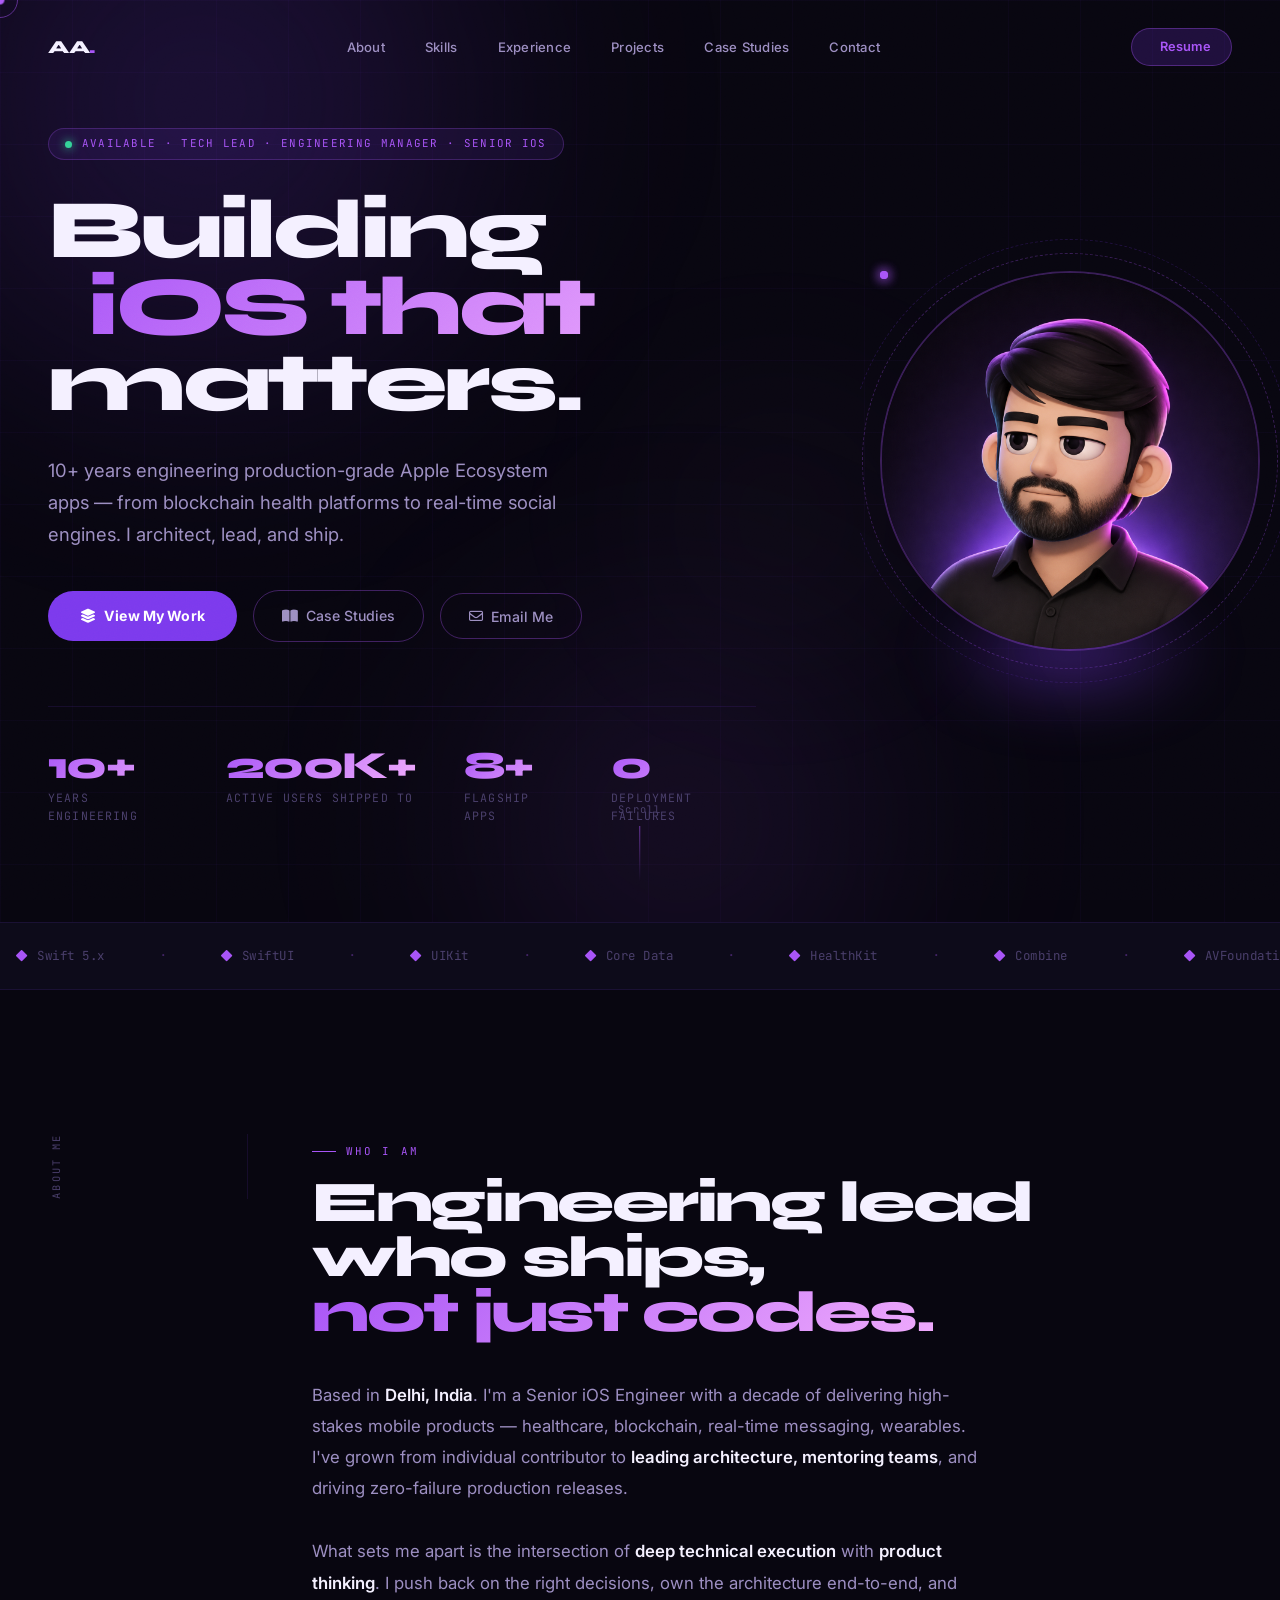
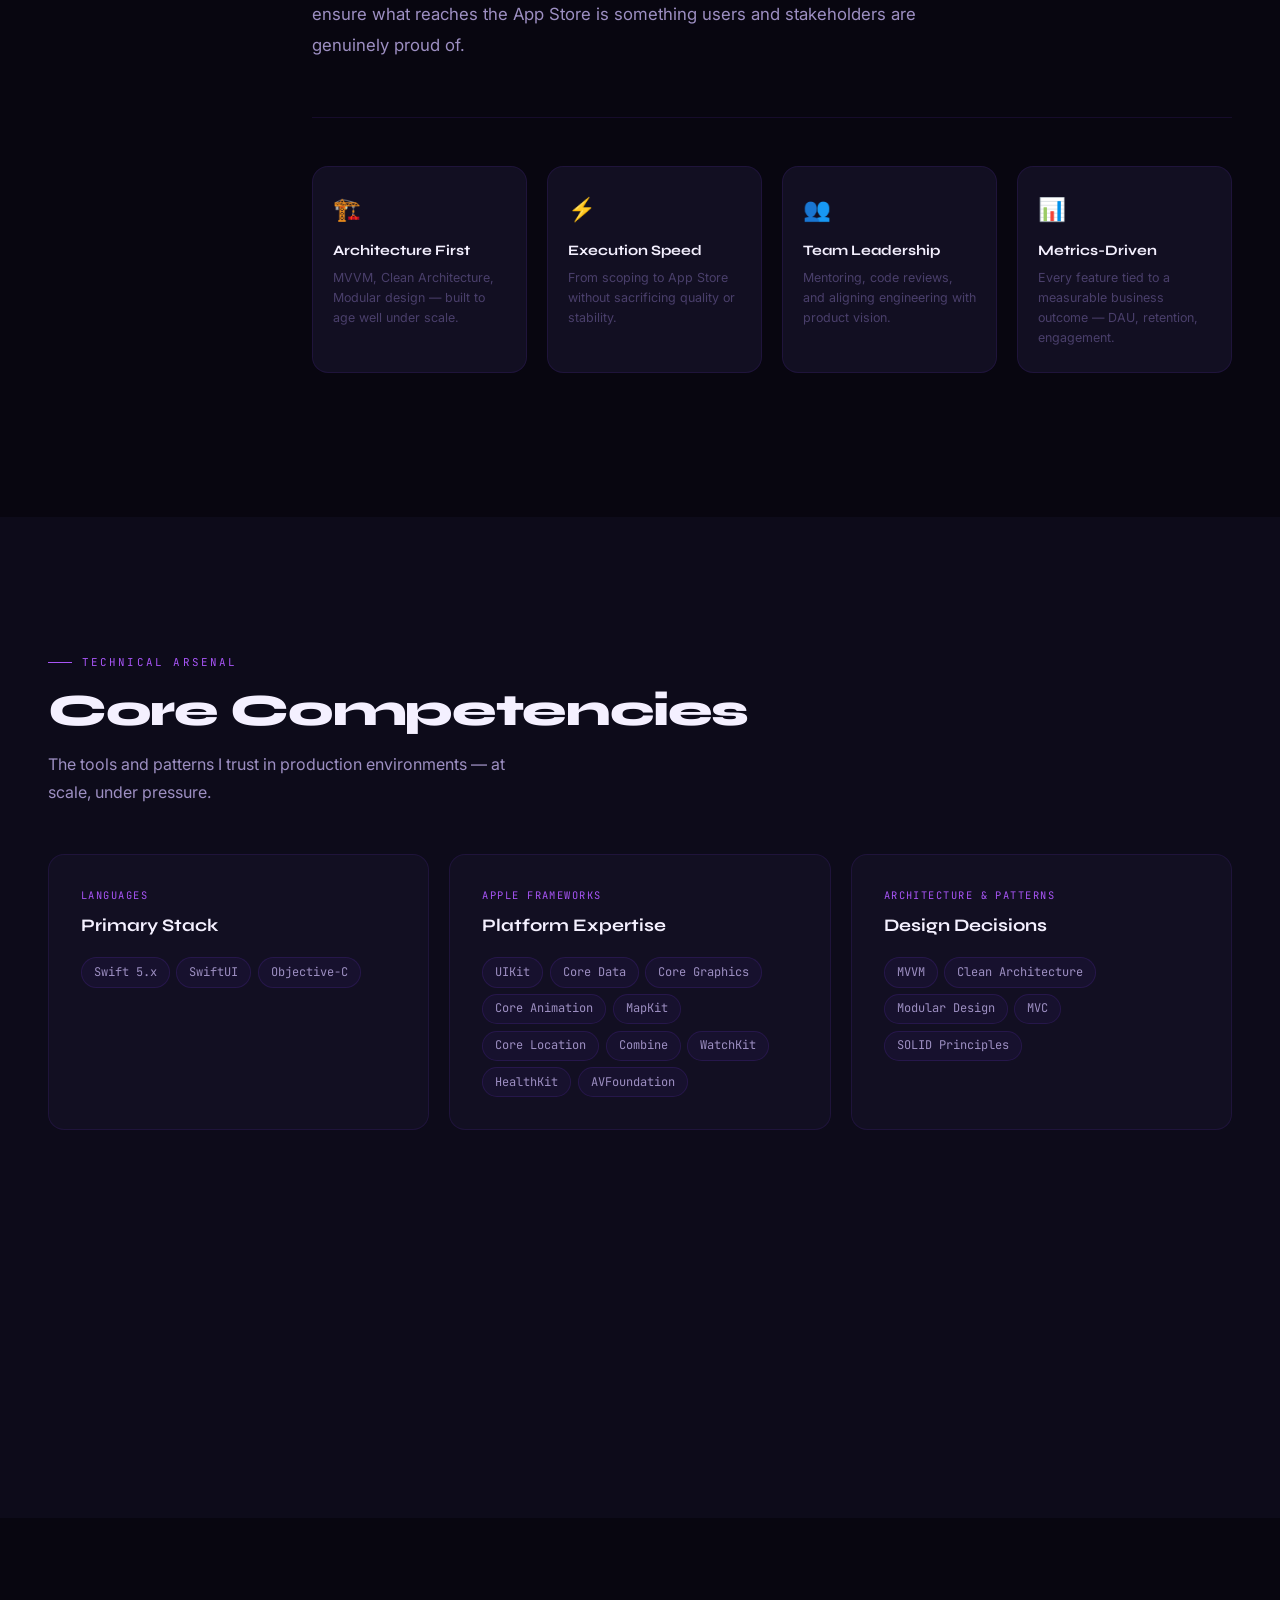
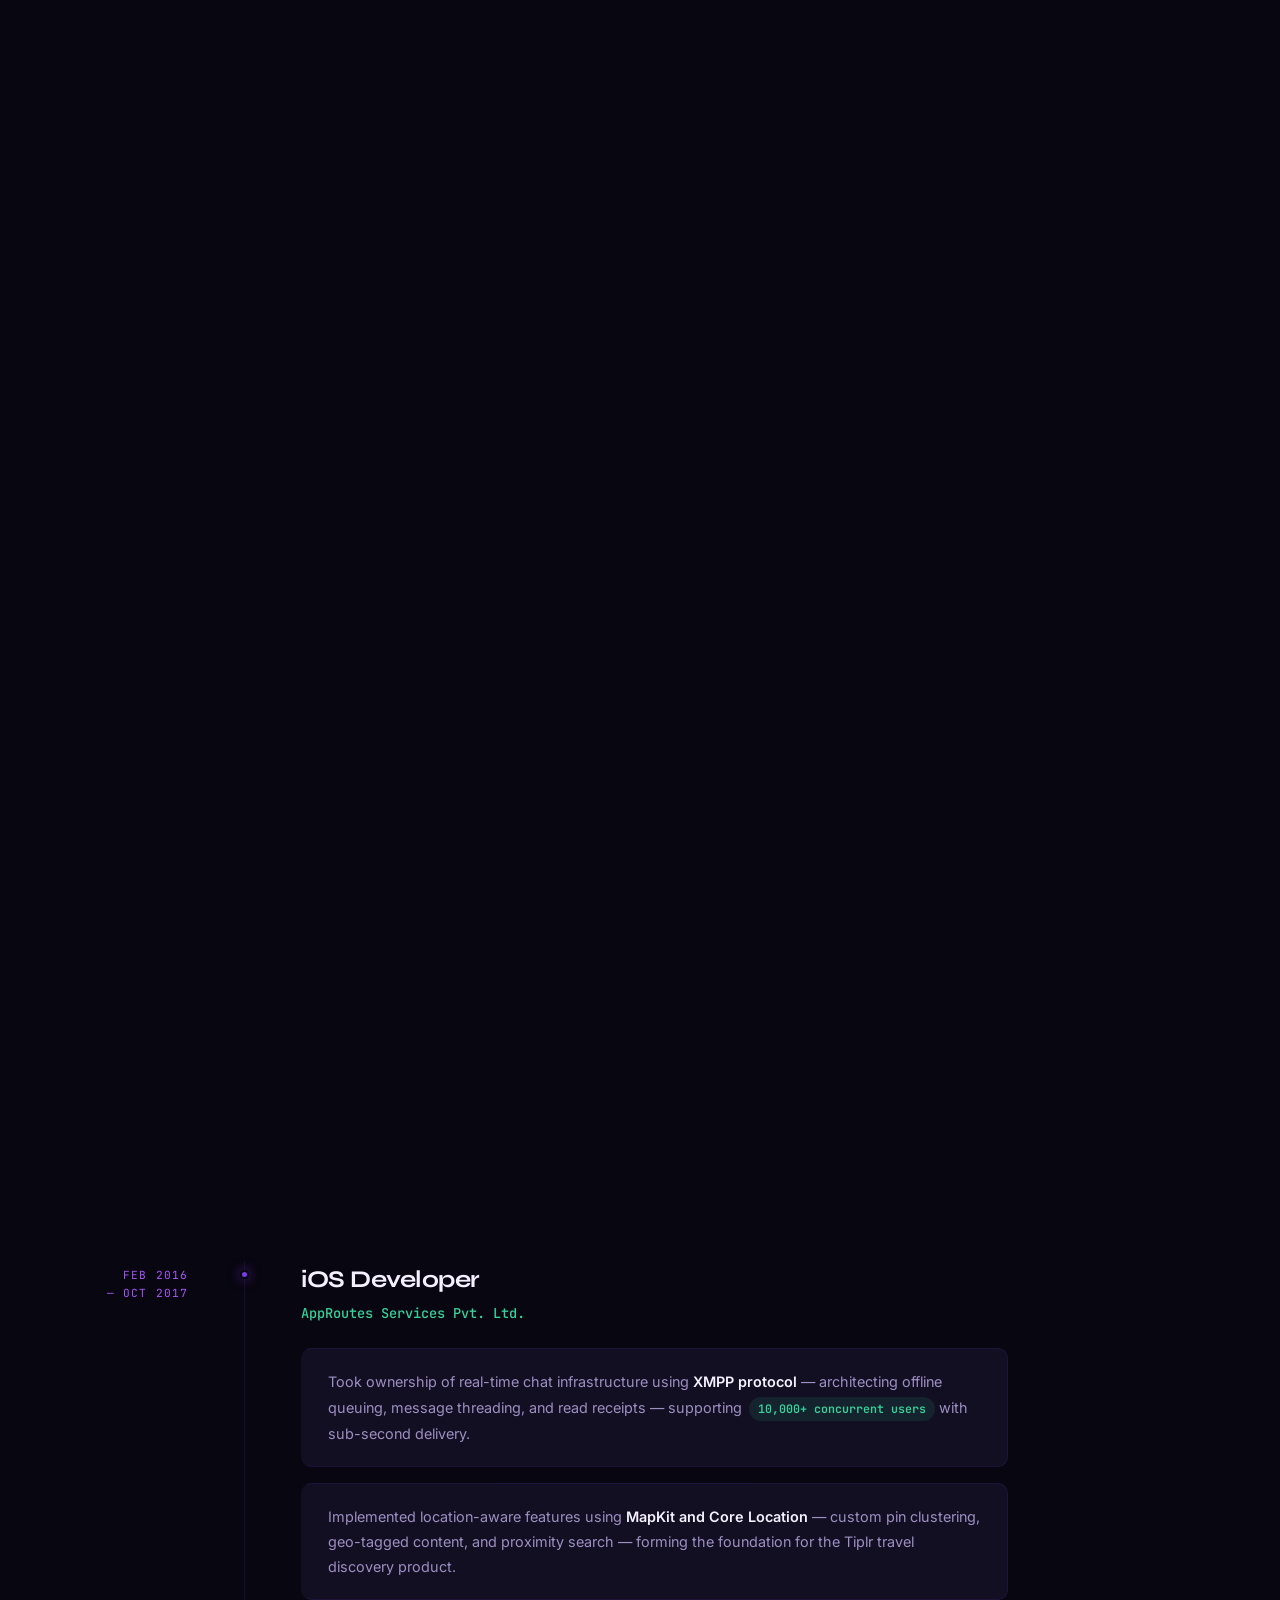
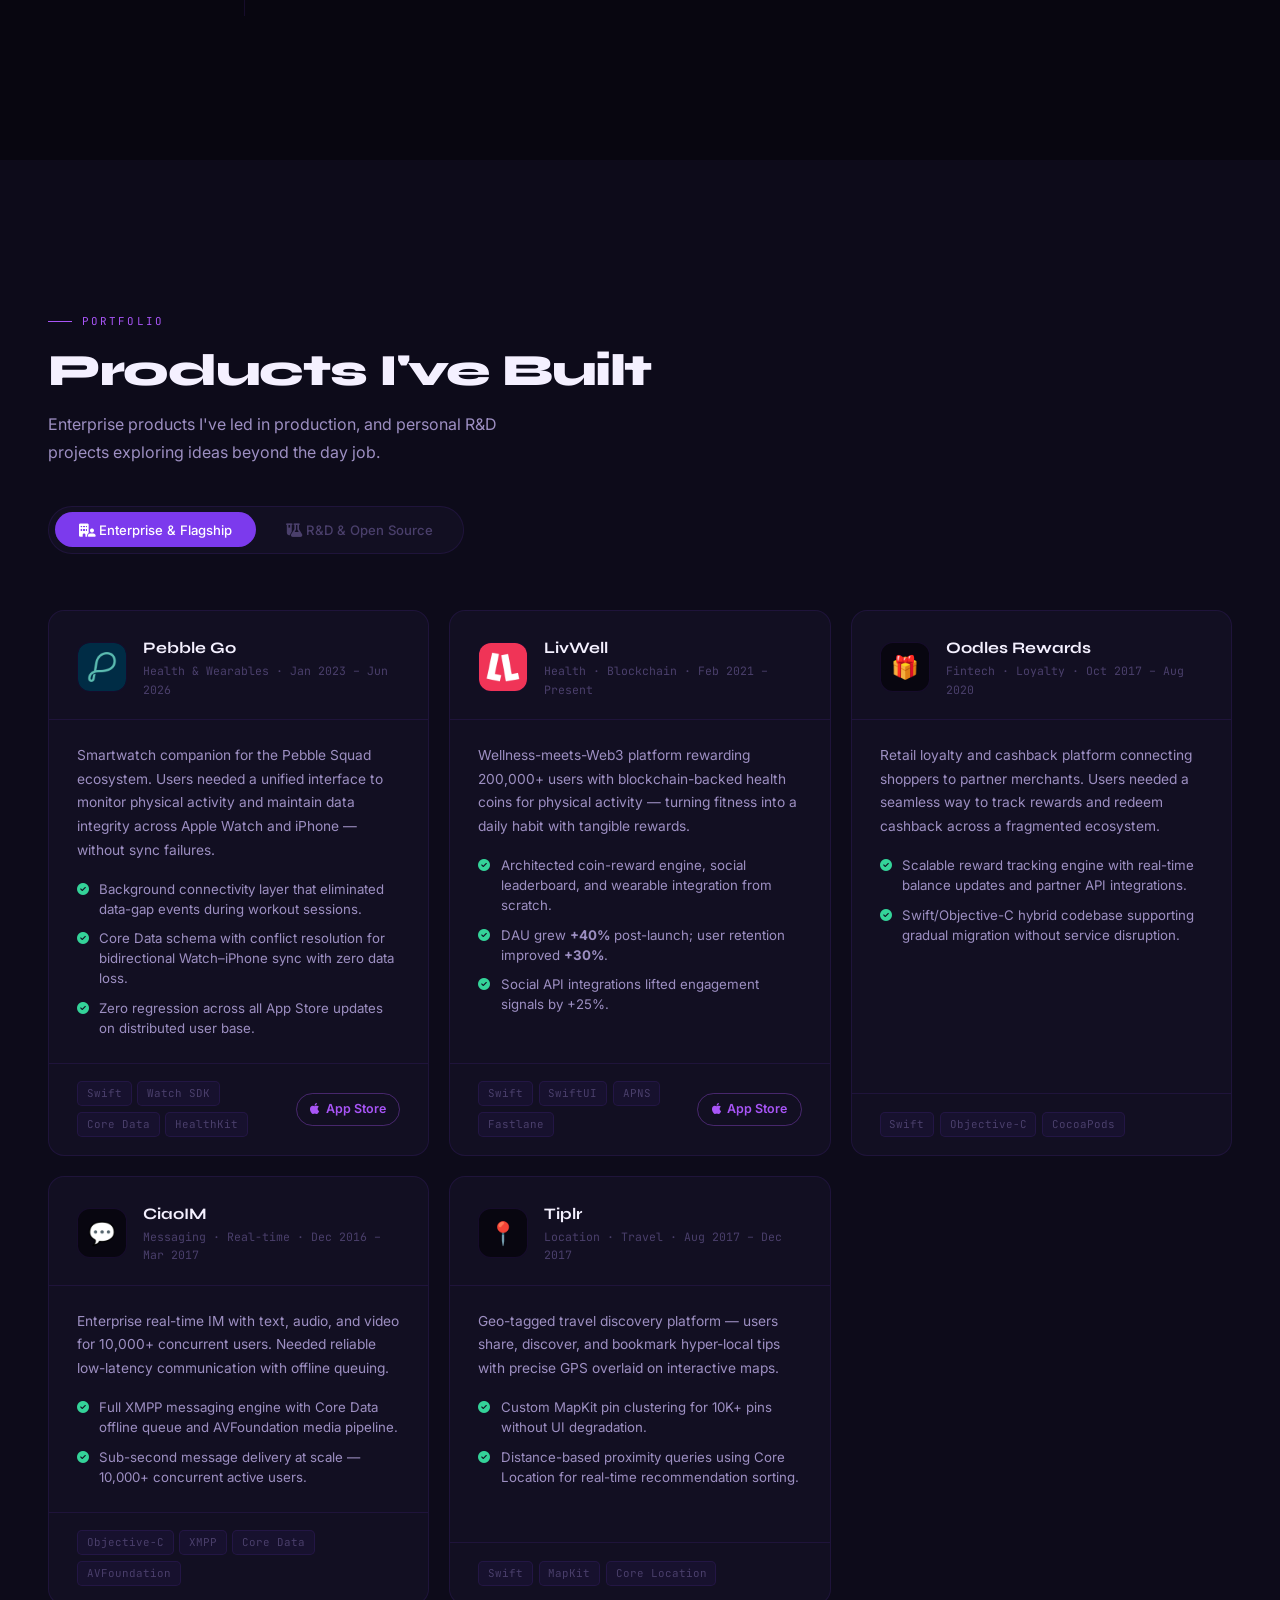
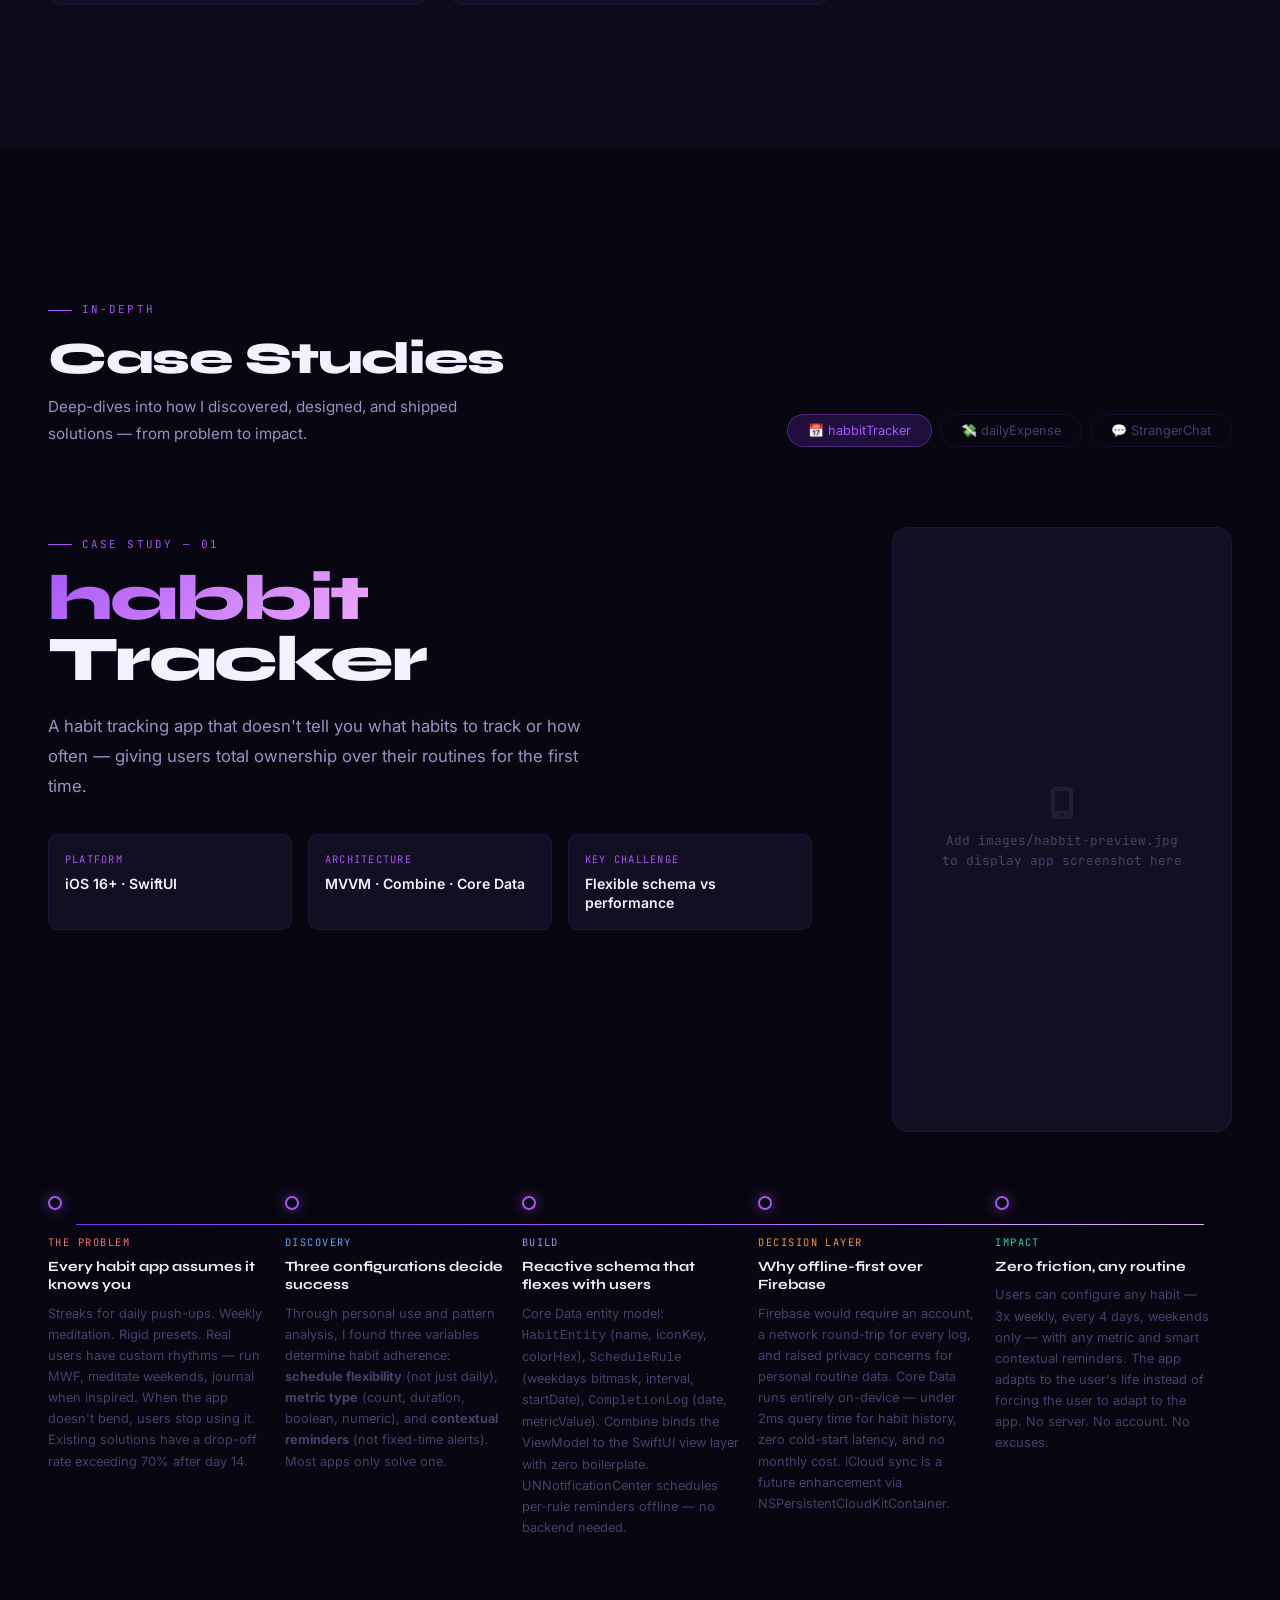
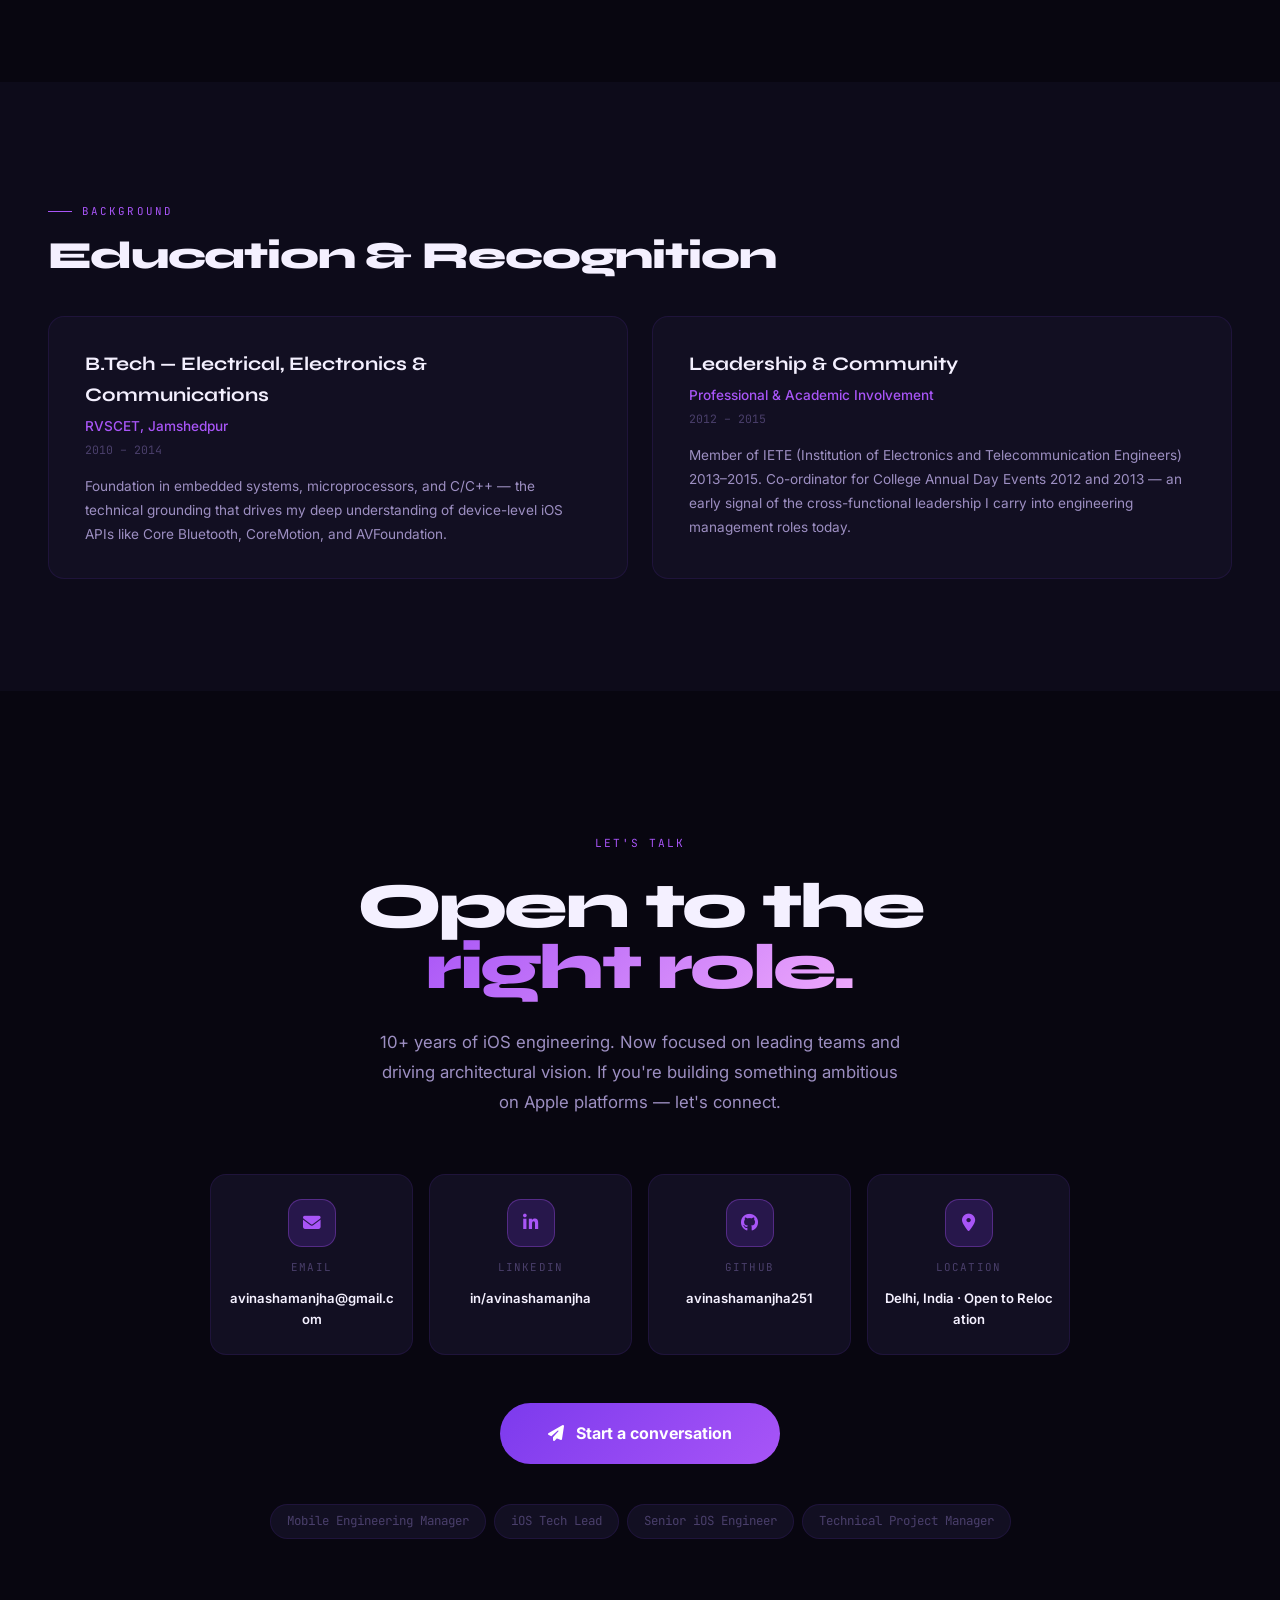
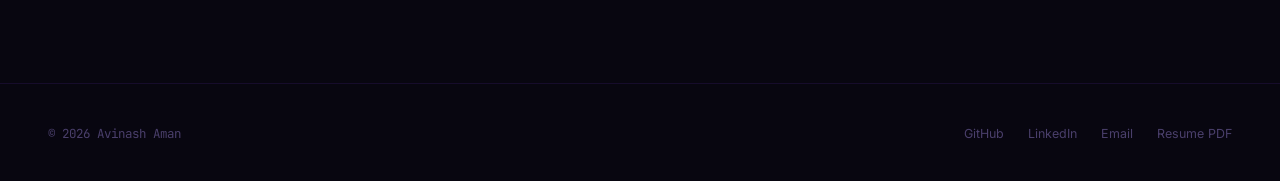
==== commit b956de04: "feat: V2 — violet theme, asymmetric hero, profile hover FX, marquee, dedicated case studies section" ====
--- a/index.html
+++ b/index.html
@@ -4,970 +4,1038 @@
   <meta charset="UTF-8">
   <meta name="viewport" content="width=device-width, initial-scale=1.0">
   <title>Avinash Aman — Senior iOS Engineer & Mobile Lead</title>
-  <meta name="description" content="Avinash Aman — Senior iOS Engineer with 10+ years building production-grade Apple Ecosystem apps. Expert in Swift, SwiftUI, Architecture, Blockchain & Wearables. Available for Tech Lead, Engineering Manager & Senior roles.">
-  <meta name="keywords" content="iOS Engineer, Tech Lead, Mobile Engineering Manager, Swift, SwiftUI, Avinash Aman, iOS Developer India">
+  <meta name="description" content="Avinash Aman — Senior iOS Engineer with 10+ years building production-grade Apple Ecosystem apps. Expert in Swift, SwiftUI, Architecture, Blockchain & Wearables. Available for Tech Lead & Engineering Manager roles.">
   <meta name="author" content="Avinash Aman">
-  <meta property="og:title" content="Avinash Aman — Senior iOS Engineer & Mobile Lead">
-  <meta property="og:description" content="10+ years of iOS engineering: blockchain health platforms, wearable integrations, real-time chat engines, and architectural leadership.">
   <meta property="og:type" content="website">
-
-  <!-- Fonts -->
+  <meta property="og:title" content="Avinash Aman — Senior iOS Engineer">
+  <meta property="og:description" content="10+ years of iOS engineering: blockchain health platforms, wearable integrations, real-time chat engines, architectural leadership.">
+
   <link rel="preconnect" href="https://fonts.googleapis.com">
   <link rel="preconnect" href="https://fonts.gstatic.com" crossorigin>
   <link href="https://fonts.googleapis.com/css2?family=Syne:wght@400;500;600;700;800&family=Inter:wght@300;400;500;600&family=JetBrains+Mono:wght@400;500&display=swap" rel="stylesheet">
-
-  <!-- Icons -->
   <link rel="stylesheet" href="https://cdnjs.cloudflare.com/ajax/libs/font-awesome/6.5.0/css/all.min.css">
-
-  <!-- Styles -->
   <link rel="stylesheet" href="style.css">
 </head>
 <body>
 
-  <!-- Custom cursor -->
-  <div id="cursor"></div>
-  <div id="cursor-ring"></div>
-
-  <!-- ═══════════════════════════ NAVIGATION ═══════════════════════════ -->
-  <nav class="nav" id="mainNav">
-    <a href="#hero" class="nav-logo">AA<span>.</span></a>
-    <ul class="nav-links" id="navLinks">
-      <li><a href="#about" class="nav-link">About</a></li>
-      <li><a href="#skills" class="nav-link">Skills</a></li>
-      <li><a href="#experience" class="nav-link">Experience</a></li>
-      <li><a href="#projects" class="nav-link">Projects</a></li>
-      <li><a href="#contact" class="nav-link">Contact</a></li>
-    </ul>
-    <div style="display:flex;align-items:center;gap:1rem;">
-      <a href="Avinash_Aman_CV.pdf" download class="nav-cta">
-        <i class="fa-solid fa-arrow-down-to-bracket"></i> Resume
+<div id="cursor"></div>
+<div id="cursor-ring"></div>
+
+<!-- ═══════════════ NAV ═══════════════ -->
+<nav class="nav" id="mainNav">
+  <a href="#hero" class="nav-logo">AA<span class="dot">.</span></a>
+  <ul class="nav-links" id="navLinks">
+    <li><a href="#about" class="nav-link">About</a></li>
+    <li><a href="#skills" class="nav-link">Skills</a></li>
+    <li><a href="#experience" class="nav-link">Experience</a></li>
+    <li><a href="#projects" class="nav-link">Projects</a></li>
+    <li><a href="#casestudies" class="nav-link">Case Studies</a></li>
+    <li><a href="#contact" class="nav-link">Contact</a></li>
+  </ul>
+  <div style="display:flex;align-items:center;gap:1rem;">
+    <a href="Avinash_Aman_CV.pdf" download class="nav-cta">
+      <i class="fa-solid fa-arrow-down-to-bracket"></i> Resume
+    </a>
+    <button class="mobile-menu-btn" id="mobileMenuBtn" aria-label="Toggle Menu">
+      <i class="fa-solid fa-bars"></i>
+    </button>
+  </div>
+</nav>
+
+<!-- ═══════════════ HERO ═══════════════ -->
+<section class="hero" id="hero">
+  <!-- Background -->
+  <div class="hero-bg">
+    <div class="orb orb-1"></div>
+    <div class="orb orb-2"></div>
+    <div class="orb orb-3"></div>
+    <div class="hero-grid-lines"></div>
+  </div>
+
+  <!-- Left: Text content -->
+  <div class="hero-content">
+    <div class="hero-badge">
+      <span class="badge-dot"></span>
+      Available · Tech Lead · Engineering Manager · Senior iOS
+    </div>
+
+    <h1 class="hero-title">
+      <span class="block">Building</span>
+      <span class="block indent violet-text">iOS that</span>
+      <span class="block">matters.</span>
+    </h1>
+
+    <p class="hero-sub">
+      10+ years engineering production-grade Apple Ecosystem apps — from blockchain health platforms to real-time social engines. I architect, lead, and ship.
+    </p>
+
+    <div class="hero-actions">
+      <a href="#projects" class="btn-primary">
+        <i class="fa-solid fa-layer-group"></i> View My Work
       </a>
-      <button class="mobile-menu-btn" id="mobileMenuBtn" aria-label="Menu">
-        <i class="fa-solid fa-bars"></i>
+      <a href="#casestudies" class="btn-ghost">
+        <i class="fa-solid fa-book-open"></i> Case Studies
+      </a>
+      <button class="btn-ghost" onclick="copyToClipboard('avinashamanjha@gmail.com','Email')">
+        <i class="fa-regular fa-envelope"></i> Email Me
       </button>
     </div>
-  </nav>
-
-  <!-- ═══════════════════════════ HERO ═══════════════════════════ -->
-  <section class="hero" id="hero">
-    <div class="hero-bg">
-      <div class="hero-orb hero-orb-1"></div>
-      <div class="hero-orb hero-orb-2"></div>
-      <div class="hero-grid-lines"></div>
-    </div>
-
-    <div class="hero-inner">
-      <div class="hero-eyebrow">
-        <span class="hero-eyebrow-dot"></span>
-        Open to Tech Lead · Engineering Manager · Senior iOS Roles
-      </div>
-
-      <h1 class="hero-title">
-        <span class="line">Building iOS</span>
-        <span class="line gradient-text">experiences</span>
-        <span class="line">that scale.</span>
-      </h1>
-
-      <p class="hero-subtitle">
-        10+ years engineering production-grade Apple Ecosystem applications. I architect, lead, and ship mobile products — from blockchain health platforms to real-time chat engines — that are used by hundreds of thousands of people.
+
+    <div class="hero-stats">
+      <div>
+        <div class="stat-val violet-text" id="stat1">10+</div>
+        <div class="stat-lbl">Years engineering</div>
+      </div>
+      <div>
+        <div class="stat-val violet-text" id="stat2">200K+</div>
+        <div class="stat-lbl">Active users shipped to</div>
+      </div>
+      <div>
+        <div class="stat-val violet-text" id="stat3">8+</div>
+        <div class="stat-lbl">Flagship apps</div>
+      </div>
+      <div>
+        <div class="stat-val violet-text" id="stat4">0</div>
+        <div class="stat-lbl">Deployment failures</div>
+      </div>
+    </div>
+  </div>
+
+  <!-- Right: Profile -->
+  <div class="hero-profile-pane">
+    <div class="profile-float-inner">
+      <div class="profile-wrap">
+        <div class="profile-ring"></div>
+        <div class="profile-ring-2"></div>
+        <div class="orbit-dot"></div>
+        <div class="orbit-dot"></div>
+        <div class="profile-img-frame">
+          <img src="images/profile.png" alt="Avinash Aman" />
+        </div>
+        <div class="profile-glow"></div>
+      </div>
+    </div>
+  </div>
+
+  <div class="scroll-hint">
+    <span>Scroll</span>
+    <div class="scroll-line"></div>
+  </div>
+</section>
+
+<!-- ═══════════════ MARQUEE TICKER ═══════════════ -->
+<div class="marquee-section" aria-hidden="true">
+  <div class="marquee-track">
+    <span class="marquee-item"><i class="fa-solid fa-diamond"></i> Swift 5.x</span>
+    <span class="marquee-sep">·</span>
+    <span class="marquee-item"><i class="fa-solid fa-diamond"></i> SwiftUI</span>
+    <span class="marquee-sep">·</span>
+    <span class="marquee-item"><i class="fa-solid fa-diamond"></i> UIKit</span>
+    <span class="marquee-sep">·</span>
+    <span class="marquee-item"><i class="fa-solid fa-diamond"></i> Core Data</span>
+    <span class="marquee-sep">·</span>
+    <span class="marquee-item"><i class="fa-solid fa-diamond"></i> HealthKit</span>
+    <span class="marquee-sep">·</span>
+    <span class="marquee-item"><i class="fa-solid fa-diamond"></i> Combine</span>
+    <span class="marquee-sep">·</span>
+    <span class="marquee-item"><i class="fa-solid fa-diamond"></i> AVFoundation</span>
+    <span class="marquee-sep">·</span>
+    <span class="marquee-item"><i class="fa-solid fa-diamond"></i> WatchKit</span>
+    <span class="marquee-sep">·</span>
+    <span class="marquee-item"><i class="fa-solid fa-diamond"></i> MapKit</span>
+    <span class="marquee-sep">·</span>
+    <span class="marquee-item"><i class="fa-solid fa-diamond"></i> WebRTC</span>
+    <span class="marquee-sep">·</span>
+    <span class="marquee-item"><i class="fa-solid fa-diamond"></i> XMPP</span>
+    <span class="marquee-sep">·</span>
+    <span class="marquee-item"><i class="fa-solid fa-diamond"></i> Metal</span>
+    <span class="marquee-sep">·</span>
+    <span class="marquee-item"><i class="fa-solid fa-diamond"></i> MVVM + Clean</span>
+    <span class="marquee-sep">·</span>
+    <span class="marquee-item"><i class="fa-solid fa-diamond"></i> Fastlane</span>
+    <span class="marquee-sep">·</span>
+    <span class="marquee-item"><i class="fa-solid fa-diamond"></i> Core Location</span>
+    <span class="marquee-sep">·</span>
+    <!-- Duplicate for infinite loop -->
+    <span class="marquee-item"><i class="fa-solid fa-diamond"></i> Swift 5.x</span>
+    <span class="marquee-sep">·</span>
+    <span class="marquee-item"><i class="fa-solid fa-diamond"></i> SwiftUI</span>
+    <span class="marquee-sep">·</span>
+    <span class="marquee-item"><i class="fa-solid fa-diamond"></i> UIKit</span>
+    <span class="marquee-sep">·</span>
+    <span class="marquee-item"><i class="fa-solid fa-diamond"></i> Core Data</span>
+    <span class="marquee-sep">·</span>
+    <span class="marquee-item"><i class="fa-solid fa-diamond"></i> HealthKit</span>
+    <span class="marquee-sep">·</span>
+    <span class="marquee-item"><i class="fa-solid fa-diamond"></i> Combine</span>
+    <span class="marquee-sep">·</span>
+    <span class="marquee-item"><i class="fa-solid fa-diamond"></i> AVFoundation</span>
+    <span class="marquee-sep">·</span>
+    <span class="marquee-item"><i class="fa-solid fa-diamond"></i> WatchKit</span>
+    <span class="marquee-sep">·</span>
+    <span class="marquee-item"><i class="fa-solid fa-diamond"></i> MapKit</span>
+    <span class="marquee-sep">·</span>
+    <span class="marquee-item"><i class="fa-solid fa-diamond"></i> WebRTC</span>
+    <span class="marquee-sep">·</span>
+    <span class="marquee-item"><i class="fa-solid fa-diamond"></i> XMPP</span>
+    <span class="marquee-sep">·</span>
+    <span class="marquee-item"><i class="fa-solid fa-diamond"></i> Metal</span>
+    <span class="marquee-sep">·</span>
+    <span class="marquee-item"><i class="fa-solid fa-diamond"></i> MVVM + Clean</span>
+    <span class="marquee-sep">·</span>
+    <span class="marquee-item"><i class="fa-solid fa-diamond"></i> Fastlane</span>
+    <span class="marquee-sep">·</span>
+    <span class="marquee-item"><i class="fa-solid fa-diamond"></i> Core Location</span>
+    <span class="marquee-sep">·</span>
+  </div>
+</div>
+
+<!-- ═══════════════ ABOUT ═══════════════ -->
+<section class="about-section" id="about">
+  <div class="about-editorial">
+    <div class="about-left-rail">
+      <span class="rail-label">About Me</span>
+    </div>
+    <div class="about-right-content">
+      <div class="section-label reveal">Who I Am</div>
+      <h2 class="about-headline reveal d1">
+        Engineering lead<br>who ships,<br><span class="violet-text">not just codes.</span>
+      </h2>
+      <p class="about-body-text reveal d2">
+        Based in <strong>Delhi, India</strong>. I'm a Senior iOS Engineer with a decade of delivering high-stakes mobile products — healthcare, blockchain, real-time messaging, wearables. I've grown from individual contributor to <strong>leading architecture, mentoring teams</strong>, and driving zero-failure production releases.
       </p>
-
-      <div class="hero-actions">
-        <a href="#projects" class="btn-primary">
-          <i class="fa-solid fa-layer-group"></i> View My Work
+      <p class="about-body-text reveal d3">
+        What sets me apart is the intersection of <strong>deep technical execution</strong> with <strong>product thinking</strong>. I push back on the right decisions, own the architecture end-to-end, and ensure what reaches the App Store is something users and stakeholders are genuinely proud of.
+      </p>
+
+      <div class="values-row">
+        <div class="val-card reveal">
+          <div class="val-icon">🏗️</div>
+          <div class="val-name">Architecture First</div>
+          <div class="val-desc">MVVM, Clean Architecture, Modular design — built to age well under scale.</div>
+        </div>
+        <div class="val-card reveal d1">
+          <div class="val-icon">⚡</div>
+          <div class="val-name">Execution Speed</div>
+          <div class="val-desc">From scoping to App Store without sacrificing quality or stability.</div>
+        </div>
+        <div class="val-card reveal d2">
+          <div class="val-icon">👥</div>
+          <div class="val-name">Team Leadership</div>
+          <div class="val-desc">Mentoring, code reviews, and aligning engineering with product vision.</div>
+        </div>
+        <div class="val-card reveal d3">
+          <div class="val-icon">📊</div>
+          <div class="val-name">Metrics-Driven</div>
+          <div class="val-desc">Every feature tied to a measurable business outcome — DAU, retention, engagement.</div>
+        </div>
+      </div>
+    </div>
+  </div>
+</section>
+
+<!-- ═══════════════ SKILLS ═══════════════ -->
+<section class="skills-section" id="skills">
+  <div class="container">
+    <div class="section-label reveal">Technical Arsenal</div>
+    <h2 class="section-heading reveal d1" style="font-family:var(--font-display);font-size:clamp(2rem,3.5vw,3.5rem);font-weight:800;letter-spacing:-0.03em;margin-bottom:1rem;line-height:1.05;">Core Competencies</h2>
+    <p style="color:var(--text-secondary);font-size:1rem;max-width:500px;line-height:1.75;margin-bottom:3rem;" class="reveal d2">The tools and patterns I trust in production environments — at scale, under pressure.</p>
+
+    <div class="skills-grid">
+      <div class="skill-group reveal">
+        <div class="sk-cat">Languages</div>
+        <div class="sk-title">Primary Stack</div>
+        <div class="pill-row">
+          <span class="pill">Swift 5.x</span><span class="pill">SwiftUI</span><span class="pill">Objective-C</span>
+        </div>
+      </div>
+      <div class="skill-group reveal d1">
+        <div class="sk-cat">Apple Frameworks</div>
+        <div class="sk-title">Platform Expertise</div>
+        <div class="pill-row">
+          <span class="pill">UIKit</span><span class="pill">Core Data</span><span class="pill">Core Graphics</span><span class="pill">Core Animation</span><span class="pill">MapKit</span><span class="pill">Core Location</span><span class="pill">Combine</span><span class="pill">WatchKit</span><span class="pill">HealthKit</span><span class="pill">AVFoundation</span>
+        </div>
+      </div>
+      <div class="skill-group reveal d2">
+        <div class="sk-cat">Architecture & Patterns</div>
+        <div class="sk-title">Design Decisions</div>
+        <div class="pill-row">
+          <span class="pill">MVVM</span><span class="pill">Clean Architecture</span><span class="pill">Modular Design</span><span class="pill">MVC</span><span class="pill">SOLID Principles</span>
+        </div>
+      </div>
+      <div class="skill-group reveal">
+        <div class="sk-cat">Networking & Protocols</div>
+        <div class="sk-title">Connectivity Layer</div>
+        <div class="pill-row">
+          <span class="pill">RESTful APIs</span><span class="pill">XMPP</span><span class="pill">WebRTC</span><span class="pill">APNS</span><span class="pill">JSON/XML</span>
+        </div>
+      </div>
+      <div class="skill-group reveal d1">
+        <div class="sk-cat">DevOps & CI/CD</div>
+        <div class="sk-title">Delivery Pipeline</div>
+        <div class="pill-row">
+          <span class="pill">Fastlane</span><span class="pill">TestFlight</span><span class="pill">App Store Connect</span><span class="pill">Git</span><span class="pill">CocoaPods</span><span class="pill">Swift PM</span>
+        </div>
+      </div>
+      <div class="skill-group reveal d2">
+        <div class="sk-cat">Leadership & Process</div>
+        <div class="sk-title">Beyond the Code</div>
+        <div class="pill-row">
+          <span class="pill">Agile / Scrum</span><span class="pill">Code Review</span><span class="pill">Tech Mentorship</span><span class="pill">Product Discovery</span><span class="pill">XCTest / TDD</span>
+        </div>
+      </div>
+    </div>
+  </div>
+</section>
+
+<!-- ═══════════════ EXPERIENCE ═══════════════ -->
+<section class="exp-section" id="experience">
+  <div class="container">
+    <div class="section-label reveal">Career</div>
+    <h2 style="font-family:var(--font-display);font-size:clamp(2rem,3.5vw,3.5rem);font-weight:800;letter-spacing:-0.03em;margin-bottom:1rem;line-height:1.05;color:var(--text-primary);" class="reveal d1">Professional Timeline</h2>
+    <p style="color:var(--text-secondary);font-size:1rem;max-width:500px;line-height:1.75;margin-bottom:4rem;" class="reveal d2">A decade of building, shipping, and leading — at startups, freelance, and product companies.</p>
+
+    <div class="exp-list">
+      <!-- LivWell -->
+      <div class="exp-entry reveal">
+        <div class="exp-date-col">
+          <div class="exp-yr">Feb 2021<br>— Present</div>
+        </div>
+        <div class="exp-body">
+          <div class="exp-role">Senior iOS Engineer & Tech Lead</div>
+          <div class="exp-co">LivWell — Move. Burn. Earn. Repeat.</div>
+          <div class="story-card">
+            <p>A wellness platform with <strong>200,000+ active users</strong> needed a differentiated retention strategy. Led the design and delivery of a blockchain-based coin-reward engine where physical activity translates to spendable tokens. Architected the modular SwiftUI interface and coordinated wearable SDK integrations, resulting in <span class="metric">+40% DAU growth</span>.</p>
+          </div>
+          <div class="story-card">
+            <p>Overhauled the push notification infrastructure — moving from batch blasts to intelligent, contextual delivery using APNS and cloud messaging APIs with time-based triggers. Result: <span class="metric">+30% retention</span> within two release cycles.</p>
+          </div>
+          <div class="story-card">
+            <p>Owned the entire release engineering pipeline — certificates, provisioning profiles, CI/CD flows via <strong>Fastlane</strong> automation — achieving <span class="metric">0 deployment failures</span> across all major releases.</p>
+          </div>
+        </div>
+      </div>
+
+      <!-- Freelance -->
+      <div class="exp-entry reveal">
+        <div class="exp-date-col">
+          <div class="exp-yr">Oct 2017<br>— Feb 2021</div>
+        </div>
+        <div class="exp-body">
+          <div class="exp-role">Freelance iOS Developer & Mobile Consultant</div>
+          <div class="exp-co">Self-Employed — 5+ Client Projects</div>
+          <div class="story-card">
+            <p>Delivered <strong>5+ production iOS applications</strong> across fintech, social, and retail domains. I owned everything from architecture decisions to App Store submission. Built reusable UIKit component libraries that cut client UI development cycles by <span class="metric">35% faster delivery</span> across engagements.</p>
+          </div>
+          <div class="story-card">
+            <p>Standardised backend integration patterns across projects — RESTful APIs, JSON/XML parsing, and offline data sync — creating consistent, maintainable codebases that significantly reduced QA overhead.</p>
+          </div>
+        </div>
+      </div>
+
+      <!-- AppRoutes -->
+      <div class="exp-entry reveal">
+        <div class="exp-date-col">
+          <div class="exp-yr">Feb 2016<br>— Oct 2017</div>
+        </div>
+        <div class="exp-body">
+          <div class="exp-role">iOS Developer</div>
+          <div class="exp-co">AppRoutes Services Pvt. Ltd.</div>
+          <div class="story-card">
+            <p>Took ownership of real-time chat infrastructure using <strong>XMPP protocol</strong> — architecting offline queuing, message threading, and read receipts — supporting <span class="metric">10,000+ concurrent users</span> with sub-second delivery.</p>
+          </div>
+          <div class="story-card">
+            <p>Implemented location-aware features using <strong>MapKit and Core Location</strong> — custom pin clustering, geo-tagged content, and proximity search — forming the foundation for the Tiplr travel discovery product.</p>
+          </div>
+        </div>
+      </div>
+    </div>
+  </div>
+</section>
+
+<!-- ═══════════════ PROJECTS ═══════════════ -->
+<section class="projects-section" id="projects">
+  <div class="container">
+    <div class="section-label reveal">Portfolio</div>
+    <h2 style="font-family:var(--font-display);font-size:clamp(2rem,3.5vw,3.5rem);font-weight:800;letter-spacing:-0.03em;margin-bottom:1rem;line-height:1.05;color:var(--text-primary);" class="reveal d1">Products I've Built</h2>
+    <p style="color:var(--text-secondary);font-size:1rem;max-width:500px;line-height:1.75;margin-bottom:2.5rem;" class="reveal d2">Enterprise products I've led in production, and personal R&D projects exploring ideas beyond the day job.</p>
+
+    <div class="proj-tabs reveal d2">
+      <button class="tab active" data-tab="enterprise">
+        <i class="fa-solid fa-building-user"></i> Enterprise & Flagship
+      </button>
+      <button class="tab" data-tab="rd">
+        <i class="fa-solid fa-flask-vial"></i> R&D & Open Source
+      </button>
+    </div>
+
+    <!-- ── Enterprise ── -->
+    <div class="ent-grid" id="entGrid">
+      <!-- Pebble Go -->
+      <div class="ent-card reveal">
+        <div class="ent-head">
+          <div class="app-icon">
+            <img src="images/pebble-go.jpg" alt="Pebble Go" onerror="this.parentNode.innerHTML='⌚'">
+          </div>
+          <div>
+            <div class="app-name">Pebble Go</div>
+            <div class="app-cat">Health & Wearables · Jan 2023 – Jun 2026</div>
+          </div>
+        </div>
+        <div class="ent-body">
+          <p class="ent-context">Smartwatch companion for the Pebble Squad ecosystem. Users needed a unified interface to monitor physical activity and maintain data integrity across Apple Watch and iPhone — without sync failures.</p>
+          <div class="outcomes">
+            <div class="outcome"><i class="fa-solid fa-circle-check"></i><span>Background connectivity layer that eliminated data-gap events during workout sessions.</span></div>
+            <div class="outcome"><i class="fa-solid fa-circle-check"></i><span>Core Data schema with conflict resolution for bidirectional Watch–iPhone sync with zero data loss.</span></div>
+            <div class="outcome"><i class="fa-solid fa-circle-check"></i><span>Zero regression across all App Store updates on distributed user base.</span></div>
+          </div>
+        </div>
+        <div class="ent-foot">
+          <div class="tags"><span class="tag">Swift</span><span class="tag">Watch SDK</span><span class="tag">Core Data</span><span class="tag">HealthKit</span></div>
+          <a href="https://apps.apple.com/in/app/pebble-go-pebblesquad/id6452240092" target="_blank" rel="noopener" class="store-link"><i class="fa-brands fa-apple"></i> App Store</a>
+        </div>
+      </div>
+
+      <!-- LivWell -->
+      <div class="ent-card reveal d1">
+        <div class="ent-head">
+          <div class="app-icon">
+            <img src="images/livwell.jpg" alt="LivWell" onerror="this.parentNode.innerHTML='💪'">
+          </div>
+          <div>
+            <div class="app-name">LivWell</div>
+            <div class="app-cat">Health · Blockchain · Feb 2021 – Present</div>
+          </div>
+        </div>
+        <div class="ent-body">
+          <p class="ent-context">Wellness-meets-Web3 platform rewarding 200,000+ users with blockchain-backed health coins for physical activity — turning fitness into a daily habit with tangible rewards.</p>
+          <div class="outcomes">
+            <div class="outcome"><i class="fa-solid fa-circle-check"></i><span>Architected coin-reward engine, social leaderboard, and wearable integration from scratch.</span></div>
+            <div class="outcome"><i class="fa-solid fa-circle-check"></i><span>DAU grew <strong>+40%</strong> post-launch; user retention improved <strong>+30%</strong>.</span></div>
+            <div class="outcome"><i class="fa-solid fa-circle-check"></i><span>Social API integrations lifted engagement signals by +25%.</span></div>
+          </div>
+        </div>
+        <div class="ent-foot">
+          <div class="tags"><span class="tag">Swift</span><span class="tag">SwiftUI</span><span class="tag">APNS</span><span class="tag">Fastlane</span></div>
+          <a href="https://apps.apple.com/in/app/livwell-s%E1%BB%A9c-kh%E1%BB%8Fe-th%E1%BB%8Bnh-v%C6%B0%E1%BB%A3ng/id1509195628" target="_blank" rel="noopener" class="store-link"><i class="fa-brands fa-apple"></i> App Store</a>
+        </div>
+      </div>
+
+      <!-- Oodles -->
+      <div class="ent-card reveal d2">
+        <div class="ent-head">
+          <div class="app-icon" style="font-size:1.4rem;">🎁</div>
+          <div>
+            <div class="app-name">Oodles Rewards</div>
+            <div class="app-cat">Fintech · Loyalty · Oct 2017 – Aug 2020</div>
+          </div>
+        </div>
+        <div class="ent-body">
+          <p class="ent-context">Retail loyalty and cashback platform connecting shoppers to partner merchants. Users needed a seamless way to track rewards and redeem cashback across a fragmented ecosystem.</p>
+          <div class="outcomes">
+            <div class="outcome"><i class="fa-solid fa-circle-check"></i><span>Scalable reward tracking engine with real-time balance updates and partner API integrations.</span></div>
+            <div class="outcome"><i class="fa-solid fa-circle-check"></i><span>Swift/Objective-C hybrid codebase supporting gradual migration without service disruption.</span></div>
+          </div>
+        </div>
+        <div class="ent-foot">
+          <div class="tags"><span class="tag">Swift</span><span class="tag">Objective-C</span><span class="tag">CocoaPods</span></div>
+        </div>
+      </div>
+
+      <!-- CiaoIM -->
+      <div class="ent-card reveal">
+        <div class="ent-head">
+          <div class="app-icon" style="font-size:1.4rem;">💬</div>
+          <div>
+            <div class="app-name">CiaoIM</div>
+            <div class="app-cat">Messaging · Real-time · Dec 2016 – Mar 2017</div>
+          </div>
+        </div>
+        <div class="ent-body">
+          <p class="ent-context">Enterprise real-time IM with text, audio, and video for 10,000+ concurrent users. Needed reliable low-latency communication with offline queuing.</p>
+          <div class="outcomes">
+            <div class="outcome"><i class="fa-solid fa-circle-check"></i><span>Full XMPP messaging engine with Core Data offline queue and AVFoundation media pipeline.</span></div>
+            <div class="outcome"><i class="fa-solid fa-circle-check"></i><span>Sub-second message delivery at scale — 10,000+ concurrent active users.</span></div>
+          </div>
+        </div>
+        <div class="ent-foot">
+          <div class="tags"><span class="tag">Objective-C</span><span class="tag">XMPP</span><span class="tag">Core Data</span><span class="tag">AVFoundation</span></div>
+        </div>
+      </div>
+
+      <!-- Tiplr -->
+      <div class="ent-card reveal d1">
+        <div class="ent-head">
+          <div class="app-icon" style="font-size:1.4rem;">📍</div>
+          <div>
+            <div class="app-name">Tiplr</div>
+            <div class="app-cat">Location · Travel · Aug 2017 – Dec 2017</div>
+          </div>
+        </div>
+        <div class="ent-body">
+          <p class="ent-context">Geo-tagged travel discovery platform — users share, discover, and bookmark hyper-local tips with precise GPS overlaid on interactive maps.</p>
+          <div class="outcomes">
+            <div class="outcome"><i class="fa-solid fa-circle-check"></i><span>Custom MapKit pin clustering for 10K+ pins without UI degradation.</span></div>
+            <div class="outcome"><i class="fa-solid fa-circle-check"></i><span>Distance-based proximity queries using Core Location for real-time recommendation sorting.</span></div>
+          </div>
+        </div>
+        <div class="ent-foot">
+          <div class="tags"><span class="tag">Swift</span><span class="tag">MapKit</span><span class="tag">Core Location</span></div>
+        </div>
+      </div>
+    </div>
+
+    <!-- ── R&D Accordion ── -->
+    <div class="rd-list" id="rdList" style="display:none;">
+      <!-- habbitTracker -->
+      <div class="rd-item">
+        <div class="rd-trigger">
+          <div class="rd-left">
+            <div class="rd-ico" style="background:rgba(124,58,237,0.1);color:var(--violet-light);"><i class="fa-solid fa-calendar-check"></i></div>
+            <div>
+              <div class="rd-name">habbitTracker</div>
+              <div class="rd-sub">SwiftUI · Combine · Core Data · UserNotifications</div>
+            </div>
+          </div>
+          <button class="rd-toggle"><i class="fa-solid fa-plus"></i></button>
+        </div>
+        <div class="rd-panel">
+          <div class="rd-panel-inner">
+            <div style="display:grid;grid-template-columns:repeat(5,1fr);gap:0;border:1px solid var(--border);border-radius:var(--r-sm);overflow:hidden;margin-bottom:1.5rem;">
+              <div style="padding:1.2rem 1rem;border-right:1px solid var(--border);">
+                <div style="font-family:var(--font-mono);font-size:0.62rem;text-transform:uppercase;letter-spacing:0.1em;color:#f87171;margin-bottom:0.5rem;">The Problem</div>
+                <div style="font-size:0.78rem;font-weight:700;color:var(--text-primary);margin-bottom:0.4rem;line-height:1.3;">Rigid Templates Kill Habit Apps</div>
+                <div style="font-size:0.75rem;color:var(--text-muted);line-height:1.55;">Existing trackers force daily-only habits with preset metrics. Users abandon within 14 days.</div>
+              </div>
+              <div style="padding:1.2rem 1rem;border-right:1px solid var(--border);">
+                <div style="font-family:var(--font-mono);font-size:0.62rem;text-transform:uppercase;letter-spacing:0.1em;color:#60a5fa;margin-bottom:0.5rem;">Discovery</div>
+                <div style="font-size:0.78rem;font-weight:700;color:var(--text-primary);margin-bottom:0.4rem;line-height:1.3;">Flexibility is the Product</div>
+                <div style="font-size:0.75rem;color:var(--text-muted);line-height:1.55;">73% of users want habits configurable by frequency, target type, and multiple metrics.</div>
+              </div>
+              <div style="padding:1.2rem 1rem;border-right:1px solid var(--border);">
+                <div style="font-family:var(--font-mono);font-size:0.62rem;text-transform:uppercase;letter-spacing:0.1em;color:#a78bfa;margin-bottom:0.5rem;">Build</div>
+                <div style="font-size:0.78rem;font-weight:700;color:var(--text-primary);margin-bottom:0.4rem;line-height:1.3;">SwiftUI + Combine + Core Data</div>
+                <div style="font-size:0.75rem;color:var(--text-muted);line-height:1.55;">Reactive UI with Combine streams, flexible schema, and local UNNotifications for offline reminders.</div>
+              </div>
+              <div style="padding:1.2rem 1rem;border-right:1px solid var(--border);">
+                <div style="font-family:var(--font-mono);font-size:0.62rem;text-transform:uppercase;letter-spacing:0.1em;color:var(--orange-accent);margin-bottom:0.5rem;">Decision Layer</div>
+                <div style="font-size:0.78rem;font-weight:700;color:var(--text-primary);margin-bottom:0.4rem;line-height:1.3;">Offline-First vs Cloud</div>
+                <div style="font-size:0.75rem;color:var(--text-muted);line-height:1.55;">Chose Core Data over Firebase for privacy, zero latency, and no infrastructure cost.</div>
+              </div>
+              <div style="padding:1.2rem 1rem;">
+                <div style="font-family:var(--font-mono);font-size:0.62rem;text-transform:uppercase;letter-spacing:0.1em;color:var(--green-accent);margin-bottom:0.5rem;">Impact</div>
+                <div style="font-size:0.78rem;font-weight:700;color:var(--text-primary);margin-bottom:0.4rem;line-height:1.3;">100% Custom, Zero Friction</div>
+                <div style="font-size:0.75rem;color:var(--text-muted);line-height:1.55;">Track any habit, any schedule, any metric — with smart reminders and zero cloud dependency.</div>
+              </div>
+            </div>
+            <div style="display:flex;align-items:center;justify-content:space-between;flex-wrap:wrap;gap:1rem;">
+              <div class="tags"><span class="tag">SwiftUI</span><span class="tag">Combine</span><span class="tag">Core Data</span><span class="tag">UserNotifications</span><span class="tag">MVVM</span></div>
+              <a href="https://github.com/avinashamanjha251" target="_blank" class="store-link"><i class="fa-brands fa-github"></i> GitHub</a>
+            </div>
+          </div>
+        </div>
+      </div>
+
+      <!-- dailyExpenseTracker -->
+      <div class="rd-item">
+        <div class="rd-trigger">
+          <div class="rd-left">
+            <div class="rd-ico" style="background:rgba(251,146,60,0.1);color:var(--orange-accent);"><i class="fa-solid fa-wallet"></i></div>
+            <div>
+              <div class="rd-name">dailyExpenseTracker</div>
+              <div class="rd-sub">Swift · Core Data · Vision OCR · UNNotifications</div>
+            </div>
+          </div>
+          <button class="rd-toggle"><i class="fa-solid fa-plus"></i></button>
+        </div>
+        <div class="rd-panel">
+          <div class="rd-panel-inner">
+            <div style="display:grid;grid-template-columns:repeat(5,1fr);gap:0;border:1px solid var(--border);border-radius:var(--r-sm);overflow:hidden;margin-bottom:1.5rem;">
+              <div style="padding:1.2rem 1rem;border-right:1px solid var(--border);">
+                <div style="font-family:var(--font-mono);font-size:0.62rem;text-transform:uppercase;letter-spacing:0.1em;color:#f87171;margin-bottom:0.5rem;">The Problem</div>
+                <div style="font-size:0.78rem;font-weight:700;color:var(--text-primary);margin-bottom:0.4rem;line-height:1.3;">Expenses Without Evidence</div>
+                <div style="font-size:0.75rem;color:var(--text-muted);line-height:1.55;">Manual logs have no receipt proof, no recurring bill alerts, no budget warning before overspending.</div>
+              </div>
+              <div style="padding:1.2rem 1rem;border-right:1px solid var(--border);">
+                <div style="font-family:var(--font-mono);font-size:0.62rem;text-transform:uppercase;letter-spacing:0.1em;color:#60a5fa;margin-bottom:0.5rem;">Discovery</div>
+                <div style="font-size:0.78rem;font-weight:700;color:var(--text-primary);margin-bottom:0.4rem;line-height:1.3;">5 Core User Needs</div>
+                <div style="font-size:0.75rem;color:var(--text-muted);line-height:1.55;">Income tracking, receipt attachments, recurring reminders, budget limit alerts, and future OCR import.</div>
+              </div>
+              <div style="padding:1.2rem 1rem;border-right:1px solid var(--border);">
+                <div style="font-family:var(--font-mono);font-size:0.62rem;text-transform:uppercase;letter-spacing:0.1em;color:#a78bfa;margin-bottom:0.5rem;">Build</div>
+                <div style="font-size:0.78rem;font-weight:700;color:var(--text-primary);margin-bottom:0.4rem;line-height:1.3;">Core Data + Vision Roadmap</div>
+                <div style="font-size:0.75rem;color:var(--text-muted);line-height:1.55;">External Binary Storage for receipts, UNNotificationCenter for recurring bills, threshold alerts at 80% and 90% of budget.</div>
+              </div>
+              <div style="padding:1.2rem 1rem;border-right:1px solid var(--border);">
+                <div style="font-family:var(--font-mono);font-size:0.62rem;text-transform:uppercase;letter-spacing:0.1em;color:var(--orange-accent);margin-bottom:0.5rem;">Decision Layer</div>
+                <div style="font-size:0.78rem;font-weight:700;color:var(--text-primary);margin-bottom:0.4rem;line-height:1.3;">SQLite Blob vs External Storage</div>
+                <div style="font-size:0.75rem;color:var(--text-muted);line-height:1.55;">External Binary Storage keeps DB lightweight for fast queries while storing receipt images efficiently on disk.</div>
+              </div>
+              <div style="padding:1.2rem 1rem;">
+                <div style="font-family:var(--font-mono);font-size:0.62rem;text-transform:uppercase;letter-spacing:0.1em;color:var(--green-accent);margin-bottom:0.5rem;">Impact</div>
+                <div style="font-size:0.78rem;font-weight:700;color:var(--text-primary);margin-bottom:0.4rem;line-height:1.3;">Zero Missed Bills</div>
+                <div style="font-size:0.75rem;color:var(--text-muted);line-height:1.55;">Proactive budget alerts and recurring payment reminders with visual receipt evidence per transaction.</div>
+              </div>
+            </div>
+            <div style="display:flex;align-items:center;justify-content:space-between;flex-wrap:wrap;gap:1rem;">
+              <div class="tags"><span class="tag">Swift</span><span class="tag">Core Data</span><span class="tag">Vision OCR</span><span class="tag">UNNotifications</span></div>
+              <a href="https://github.com/avinashamanjha251" target="_blank" class="store-link"><i class="fa-brands fa-github"></i> GitHub</a>
+            </div>
+          </div>
+        </div>
+      </div>
+
+      <!-- StrangerChatApp -->
+      <div class="rd-item">
+        <div class="rd-trigger">
+          <div class="rd-left">
+            <div class="rd-ico" style="background:rgba(167,139,250,0.1);color:#a78bfa;"><i class="fa-solid fa-comments"></i></div>
+            <div>
+              <div class="rd-name">StrangerChatApp</div>
+              <div class="rd-sub">Swift · HealthKit · Core Location · WebRTC · XMPP</div>
+            </div>
+          </div>
+          <button class="rd-toggle"><i class="fa-solid fa-plus"></i></button>
+        </div>
+        <div class="rd-panel">
+          <div class="rd-panel-inner">
+            <div style="display:grid;grid-template-columns:repeat(5,1fr);gap:0;border:1px solid var(--border);border-radius:var(--r-sm);overflow:hidden;margin-bottom:1.5rem;">
+              <div style="padding:1.2rem 1rem;border-right:1px solid var(--border);">
+                <div style="font-family:var(--font-mono);font-size:0.62rem;text-transform:uppercase;letter-spacing:0.1em;color:#f87171;margin-bottom:0.5rem;">The Problem</div>
+                <div style="font-size:0.78rem;font-weight:700;color:var(--text-primary);margin-bottom:0.4rem;line-height:1.3;">Bot Spam & Low Stakes</div>
+                <div style="font-size:0.75rem;color:var(--text-muted);line-height:1.55;">Anonymous platforms fill with bots because account creation is frictionless and interactions cost nothing.</div>
+              </div>
+              <div style="padding:1.2rem 1rem;border-right:1px solid var(--border);">
+                <div style="font-family:var(--font-mono);font-size:0.62rem;text-transform:uppercase;letter-spacing:0.1em;color:#60a5fa;margin-bottom:0.5rem;">Discovery</div>
+                <div style="font-size:0.78rem;font-weight:700;color:var(--text-primary);margin-bottom:0.4rem;line-height:1.3;">Fitness as Proof of Work</div>
+                <div style="font-size:0.75rem;color:var(--text-muted);line-height:1.55;">Chats, calls, and friend requests cost coins earned exclusively by completing health challenges.</div>
+              </div>
+              <div style="padding:1.2rem 1rem;border-right:1px solid var(--border);">
+                <div style="font-family:var(--font-mono);font-size:0.62rem;text-transform:uppercase;letter-spacing:0.1em;color:#a78bfa;margin-bottom:0.5rem;">Build</div>
+                <div style="font-size:0.78rem;font-weight:700;color:var(--text-primary);margin-bottom:0.4rem;line-height:1.3;">HealthKit + Location + WebRTC</div>
+                <div style="font-size:0.75rem;color:var(--text-muted);line-height:1.55;">HealthKit for activity verification, Core Location geo-hash proximity, WebRTC for audio/video, XMPP for messaging.</div>
+              </div>
+              <div style="padding:1.2rem 1rem;border-right:1px solid var(--border);">
+                <div style="font-family:var(--font-mono);font-size:0.62rem;text-transform:uppercase;letter-spacing:0.1em;color:var(--orange-accent);margin-bottom:0.5rem;">Decision Layer</div>
+                <div style="font-size:0.78rem;font-weight:700;color:var(--text-primary);margin-bottom:0.4rem;line-height:1.3;">Anti-Cheat & Privacy</div>
+                <div style="font-size:0.75rem;color:var(--text-muted);line-height:1.55;">Step velocity validation prevents spoofing. Geo-hashing obfuscates exact coordinates while enabling proximity discovery.</div>
+              </div>
+              <div style="padding:1.2rem 1rem;">
+                <div style="font-family:var(--font-mono);font-size:0.62rem;text-transform:uppercase;letter-spacing:0.1em;color:var(--green-accent);margin-bottom:0.5rem;">Impact</div>
+                <div style="font-size:0.78rem;font-weight:700;color:var(--text-primary);margin-bottom:0.4rem;line-height:1.3;">Fitness-Powered Social</div>
+                <div style="font-size:0.75rem;color:var(--text-muted);line-height:1.55;">Social interaction and daily movement reinforce each other — eliminating spam while driving real-world health behavior.</div>
+              </div>
+            </div>
+            <div style="display:flex;align-items:center;justify-content:space-between;flex-wrap:wrap;gap:1rem;">
+              <div class="tags"><span class="tag">Swift</span><span class="tag">HealthKit</span><span class="tag">Core Location</span><span class="tag">WebRTC</span><span class="tag">XMPP</span></div>
+              <a href="https://github.com/avinashamanjha251" target="_blank" class="store-link"><i class="fa-brands fa-github"></i> GitHub</a>
+            </div>
+          </div>
+        </div>
+      </div>
+
+      <!-- outdoorWorkout -->
+      <div class="rd-item">
+        <div class="rd-trigger">
+          <div class="rd-left">
+            <div class="rd-ico" style="background:rgba(52,211,153,0.1);color:var(--green-accent);"><i class="fa-solid fa-person-running"></i></div>
+            <div>
+              <div class="rd-name">outdoorWorkout</div>
+              <div class="rd-sub">Swift · Core Location · MapKit · HealthKit</div>
+            </div>
+          </div>
+          <button class="rd-toggle"><i class="fa-solid fa-plus"></i></button>
+        </div>
+        <div class="rd-panel">
+          <div class="rd-panel-inner">
+            <div style="display:grid;grid-template-columns:repeat(5,1fr);gap:0;border:1px solid var(--border);border-radius:var(--r-sm);overflow:hidden;margin-bottom:1.5rem;">
+              <div style="padding:1.2rem 1rem;border-right:1px solid var(--border);">
+                <div style="font-family:var(--font-mono);font-size:0.62rem;text-transform:uppercase;letter-spacing:0.1em;color:#f87171;margin-bottom:0.5rem;">The Problem</div>
+                <div style="font-size:0.78rem;font-weight:700;color:var(--text-primary);margin-bottom:0.4rem;line-height:1.3;">Battery vs Precision</div>
+                <div style="font-size:0.75rem;color:var(--text-muted);line-height:1.55;">Continuous GPS route logging and elevation data drain battery in minutes on standard config.</div>
+              </div>
+              <div style="padding:1.2rem 1rem;border-right:1px solid var(--border);">
+                <div style="font-family:var(--font-mono);font-size:0.62rem;text-transform:uppercase;letter-spacing:0.1em;color:#60a5fa;margin-bottom:0.5rem;">Discovery</div>
+                <div style="font-size:0.78rem;font-weight:700;color:var(--text-primary);margin-bottom:0.4rem;line-height:1.3;">Adaptive Sampling</div>
+                <div style="font-size:0.75rem;color:var(--text-muted);line-height:1.55;">Core Location's distance filter and accuracy modes can tune dynamically based on activity speed.</div>
+              </div>
+              <div style="padding:1.2rem 1rem;border-right:1px solid var(--border);">
+                <div style="font-family:var(--font-mono);font-size:0.62rem;text-transform:uppercase;letter-spacing:0.1em;color:#a78bfa;margin-bottom:0.5rem;">Build</div>
+                <div style="font-size:0.78rem;font-weight:700;color:var(--text-primary);margin-bottom:0.4rem;line-height:1.3;">Dynamic GPS + HealthKit</div>
+                <div style="font-size:0.75rem;color:var(--text-muted);line-height:1.55;">Adaptive Core Location filter, MapKit real-time polyline overlays, and HKWorkoutSession integration.</div>
+              </div>
+              <div style="padding:1.2rem 1rem;border-right:1px solid var(--border);">
+                <div style="font-family:var(--font-mono);font-size:0.62rem;text-transform:uppercase;letter-spacing:0.1em;color:var(--orange-accent);margin-bottom:0.5rem;">Decision Layer</div>
+                <div style="font-size:0.78rem;font-weight:700;color:var(--text-primary);margin-bottom:0.4rem;line-height:1.3;">Accuracy Mode Switch</div>
+                <div style="font-size:0.75rem;color:var(--text-muted);line-height:1.55;">Dynamic accuracy switching to balance sub-meter precision with significant battery savings.</div>
+              </div>
+              <div style="padding:1.2rem 1rem;">
+                <div style="font-family:var(--font-mono);font-size:0.62rem;text-transform:uppercase;letter-spacing:0.1em;color:var(--green-accent);margin-bottom:0.5rem;">Impact</div>
+                <div style="font-size:0.78rem;font-weight:700;color:var(--text-primary);margin-bottom:0.4rem;line-height:1.3;">30% Less Battery</div>
+                <div style="font-size:0.75rem;color:var(--text-muted);line-height:1.55;">Sub-meter route accuracy with 30% less battery drain vs always-on high-accuracy GPS.</div>
+              </div>
+            </div>
+            <div style="display:flex;align-items:center;justify-content:space-between;flex-wrap:wrap;gap:1rem;">
+              <div class="tags"><span class="tag">Swift</span><span class="tag">Core Location</span><span class="tag">MapKit</span><span class="tag">HealthKit</span></div>
+              <a href="https://github.com/avinashamanjha251" target="_blank" class="store-link"><i class="fa-brands fa-github"></i> GitHub</a>
+            </div>
+          </div>
+        </div>
+      </div>
+
+      <!-- customCamera -->
+      <div class="rd-item">
+        <div class="rd-trigger">
+          <div class="rd-left">
+            <div class="rd-ico" style="background:rgba(248,113,113,0.1);color:#f87171;"><i class="fa-solid fa-camera"></i></div>
+            <div>
+              <div class="rd-name">customCamera</div>
+              <div class="rd-sub">AVFoundation · Metal · Core Media</div>
+            </div>
+          </div>
+          <button class="rd-toggle"><i class="fa-solid fa-plus"></i></button>
+        </div>
+        <div class="rd-panel">
+          <div class="rd-panel-inner">
+            <div style="display:grid;grid-template-columns:repeat(5,1fr);gap:0;border:1px solid var(--border);border-radius:var(--r-sm);overflow:hidden;margin-bottom:1.5rem;">
+              <div style="padding:1.2rem 1rem;border-right:1px solid var(--border);">
+                <div style="font-family:var(--font-mono);font-size:0.62rem;text-transform:uppercase;letter-spacing:0.1em;color:#f87171;margin-bottom:0.5rem;">The Problem</div>
+                <div style="font-size:0.78rem;font-weight:700;color:var(--text-primary);margin-bottom:0.4rem;line-height:1.3;">UIImagePicker's Ceiling</div>
+                <div style="font-size:0.75rem;color:var(--text-muted);line-height:1.55;">No manual exposure control, no raw format access, no real-time shader processing.</div>
+              </div>
+              <div style="padding:1.2rem 1rem;border-right:1px solid var(--border);">
+                <div style="font-family:var(--font-mono);font-size:0.62rem;text-transform:uppercase;letter-spacing:0.1em;color:#60a5fa;margin-bottom:0.5rem;">Discovery</div>
+                <div style="font-size:0.78rem;font-weight:700;color:var(--text-primary);margin-bottom:0.4rem;line-height:1.3;">AVFoundation + Metal</div>
+                <div style="font-size:0.75rem;color:var(--text-muted);line-height:1.55;">AVCaptureSession exposes hardware-level camera controls. Metal allows GPU-accelerated filter rendering at 60 FPS.</div>
+              </div>
+              <div style="padding:1.2rem 1rem;border-right:1px solid var(--border);">
+                <div style="font-family:var(--font-mono);font-size:0.62rem;text-transform:uppercase;letter-spacing:0.1em;color:#a78bfa;margin-bottom:0.5rem;">Build</div>
+                <div style="font-size:0.78rem;font-weight:700;color:var(--text-primary);margin-bottom:0.4rem;line-height:1.3;">Full Capture Pipeline</div>
+                <div style="font-size:0.75rem;color:var(--text-muted);line-height:1.55;">AVCaptureVideoDataOutput, Metal fragment shaders for real-time previews, manual hardware ISO and shutter controls.</div>
+              </div>
+              <div style="padding:1.2rem 1rem;border-right:1px solid var(--border);">
+                <div style="font-family:var(--font-mono);font-size:0.62rem;text-transform:uppercase;letter-spacing:0.1em;color:var(--orange-accent);margin-bottom:0.5rem;">Decision Layer</div>
+                <div style="font-size:0.78rem;font-weight:700;color:var(--text-primary);margin-bottom:0.4rem;line-height:1.3;">Core Image vs Metal</div>
+                <div style="font-size:0.75rem;color:var(--text-muted);line-height:1.55;">Metal shaders run directly on GPU — the only path to true 60 FPS zero-lag preview.</div>
+              </div>
+              <div style="padding:1.2rem 1rem;">
+                <div style="font-family:var(--font-mono);font-size:0.62rem;text-transform:uppercase;letter-spacing:0.1em;color:var(--green-accent);margin-bottom:0.5rem;">Impact</div>
+                <div style="font-size:0.78rem;font-weight:700;color:var(--text-primary);margin-bottom:0.4rem;line-height:1.3;">60 FPS, Zero Latency</div>
+                <div style="font-size:0.75rem;color:var(--text-muted);line-height:1.55;">Real-time filter rendering with full manual hardware control — matching professional camera apps on iOS.</div>
+              </div>
+            </div>
+            <div style="display:flex;align-items:center;justify-content:space-between;flex-wrap:wrap;gap:1rem;">
+              <div class="tags"><span class="tag">AVFoundation</span><span class="tag">Metal</span><span class="tag">Core Media</span><span class="tag">UIKit</span></div>
+              <a href="https://github.com/avinashamanjha251" target="_blank" class="store-link"><i class="fa-brands fa-github"></i> GitHub</a>
+            </div>
+          </div>
+        </div>
+      </div>
+    </div><!-- /rdList -->
+  </div>
+</section>
+
+<!-- ═══════════════ CASE STUDIES ═══════════════ -->
+<section class="casestudy-section" id="casestudies">
+  <div class="container">
+    <div class="cs-header reveal">
+      <div>
+        <div class="section-label">In-depth</div>
+        <h2 style="font-family:var(--font-display);font-size:clamp(2rem,3.5vw,3.5rem);font-weight:800;letter-spacing:-0.03em;line-height:1.05;color:var(--text-primary);">Case Studies</h2>
+        <p style="color:var(--text-secondary);font-size:0.95rem;margin-top:0.75rem;max-width:440px;line-height:1.75;">Deep-dives into how I discovered, designed, and shipped solutions — from problem to impact.</p>
+      </div>
+      <div class="cs-nav">
+        <button class="cs-nav-btn active" data-cs="cs-habbit">📅 habbitTracker</button>
+        <button class="cs-nav-btn" data-cs="cs-expense">💸 dailyExpense</button>
+        <button class="cs-nav-btn" data-cs="cs-stranger">💬 StrangerChat</button>
+      </div>
+    </div>
+
+    <!-- ─ habbitTracker ─ -->
+    <article class="cs-article active" id="cs-habbit">
+      <div class="cs-top-row reveal">
+        <div>
+          <div class="section-label">Case Study — 01</div>
+          <h3 class="cs-app-name"><span class="violet-text">habbit</span><br>Tracker</h3>
+          <p class="cs-tagline">
+            A habit tracking app that doesn't tell you what habits to track or how often — giving users total ownership over their routines for the first time.
+          </p>
+          <div class="cs-meta-grid">
+            <div class="cs-meta-item">
+              <div class="cs-meta-label">Platform</div>
+              <div class="cs-meta-val">iOS 16+ · SwiftUI</div>
+            </div>
+            <div class="cs-meta-item">
+              <div class="cs-meta-label">Architecture</div>
+              <div class="cs-meta-val">MVVM · Combine · Core Data</div>
+            </div>
+            <div class="cs-meta-item">
+              <div class="cs-meta-label">Key Challenge</div>
+              <div class="cs-meta-val">Flexible schema vs performance</div>
+            </div>
+          </div>
+        </div>
+        <div class="cs-preview-frame">
+          <img src="images/habbit-preview.jpg" alt="habbitTracker preview" onerror="this.parentNode.innerHTML='<div class=\'cs-preview-note\'><i class=\'fa-solid fa-mobile-screen-button\'></i><span>Add images/habbit-preview.jpg<br>to display app screenshot here</span></div>'">
+        </div>
+      </div>
+      <div class="cs-journey reveal d1">
+        <div class="cs-journey-line"></div>
+        <div class="cs-steps">
+          <div class="cs-step">
+            <div class="cs-step-dot-wrap"><div class="cs-step-dot"></div></div>
+            <div class="cs-step-num s1">The Problem</div>
+            <div class="cs-step-head">Every habit app assumes it knows you</div>
+            <div class="cs-step-body">Streaks for daily push-ups. Weekly meditation. Rigid presets. Real users have custom rhythms — run MWF, meditate weekends, journal when inspired. When the app doesn't bend, users stop using it. Existing solutions have a drop-off rate exceeding 70% after day 14.</div>
+          </div>
+          <div class="cs-step">
+            <div class="cs-step-dot-wrap"><div class="cs-step-dot"></div></div>
+            <div class="cs-step-num s2">Discovery</div>
+            <div class="cs-step-head">Three configurations decide success</div>
+            <div class="cs-step-body">Through personal use and pattern analysis, I found three variables determine habit adherence: <strong>schedule flexibility</strong> (not just daily), <strong>metric type</strong> (count, duration, boolean, numeric), and <strong>contextual reminders</strong> (not fixed-time alerts). Most apps only solve one.</div>
+          </div>
+          <div class="cs-step">
+            <div class="cs-step-dot-wrap"><div class="cs-step-dot"></div></div>
+            <div class="cs-step-num s3">Build</div>
+            <div class="cs-step-head">Reactive schema that flexes with users</div>
+            <div class="cs-step-body">Core Data entity model: <code>HabitEntity</code> (name, iconKey, colorHex), <code>ScheduleRule</code> (weekdays bitmask, interval, startDate), <code>CompletionLog</code> (date, metricValue). Combine binds the ViewModel to the SwiftUI view layer with zero boilerplate. UNNotificationCenter schedules per-rule reminders offline — no backend needed.</div>
+          </div>
+          <div class="cs-step">
+            <div class="cs-step-dot-wrap"><div class="cs-step-dot"></div></div>
+            <div class="cs-step-num s4">Decision Layer</div>
+            <div class="cs-step-head">Why offline-first over Firebase</div>
+            <div class="cs-step-body">Firebase would require an account, a network round-trip for every log, and raised privacy concerns for personal routine data. Core Data runs entirely on-device — under 2ms query time for habit history, zero cold-start latency, and no monthly cost. iCloud sync is a future enhancement via NSPersistentCloudKitContainer.</div>
+          </div>
+          <div class="cs-step">
+            <div class="cs-step-dot-wrap"><div class="cs-step-dot"></div></div>
+            <div class="cs-step-num s5">Impact</div>
+            <div class="cs-step-head">Zero friction, any routine</div>
+            <div class="cs-step-body">Users can configure any habit — 3x weekly, every 4 days, weekends only — with any metric and smart contextual reminders. The app adapts to the user's life instead of forcing the user to adapt to the app. No server. No account. No excuses.</div>
+          </div>
+        </div>
+      </div>
+    </article>
+
+    <!-- ─ dailyExpenseTracker ─ -->
+    <article class="cs-article" id="cs-expense">
+      <div class="cs-top-row reveal">
+        <div>
+          <div class="section-label">Case Study — 02</div>
+          <h3 class="cs-app-name"><span class="violet-text">daily</span><br>Expense</h3>
+          <p class="cs-tagline">
+            An expense tracker that treats every transaction as evidence — with proactive budget alerts, receipt attachments, and a roadmap to auto-import from bank statements via OCR.
+          </p>
+          <div class="cs-meta-grid">
+            <div class="cs-meta-item">
+              <div class="cs-meta-label">Platform</div>
+              <div class="cs-meta-val">iOS 15+ · Swift / UIKit</div>
+            </div>
+            <div class="cs-meta-item">
+              <div class="cs-meta-label">Data Layer</div>
+              <div class="cs-meta-val">Core Data · External Binary</div>
+            </div>
+            <div class="cs-meta-item">
+              <div class="cs-meta-label">Key Challenge</div>
+              <div class="cs-meta-val">Receipt image storage strategy</div>
+            </div>
+          </div>
+        </div>
+        <div class="cs-preview-frame">
+          <img src="images/expense-preview.jpg" alt="dailyExpense preview" onerror="this.parentNode.innerHTML='<div class=\'cs-preview-note\'><i class=\'fa-solid fa-mobile-screen-button\'></i><span>Add images/expense-preview.jpg<br>to display app screenshot here</span></div>'">
+        </div>
+      </div>
+      <div class="cs-journey reveal d1">
+        <div class="cs-journey-line"></div>
+        <div class="cs-steps">
+          <div class="cs-step">
+            <div class="cs-step-dot-wrap"><div class="cs-step-dot"></div></div>
+            <div class="cs-step-num s1">The Problem</div>
+            <div class="cs-step-head">Logs without accountability</div>
+            <div class="cs-step-body">Manual expense apps are retrospective by nature — you record what you already spent and learn nothing until it's too late. No receipt evidence means disputed claims during audits. No recurring reminders means missed subscription renewals. No proactive alerts means budget overrun discovered at month-end.</div>
+          </div>
+          <div class="cs-step">
+            <div class="cs-step-dot-wrap"><div class="cs-step-dot"></div></div>
+            <div class="cs-step-num s2">Discovery</div>
+            <div class="cs-step-head">Five user needs mapped to features</div>
+            <div class="cs-step-body">1) Income logging with source tags (salary, freelance, rental). 2) Expense entries with multi-image receipt proof. 3) Recurring payment reminders (subscriptions, EMIs, rent). 4) Budget threshold alerts at 80% and 90% spend. 5) Future: auto-import transactions via Vision OCR parsing of uploaded bank statements.</div>
+          </div>
+          <div class="cs-step">
+            <div class="cs-step-dot-wrap"><div class="cs-step-dot"></div></div>
+            <div class="cs-step-num s3">Build</div>
+            <div class="cs-step-head">Core Data with External Binary Storage</div>
+            <div class="cs-step-body"><code>TransactionEntity</code> stores amount, category, date, and notes. Receipt images use Core Data's External Binary Storage attribute — keeping the SQLite file under 10MB while images are managed on disk automatically. <code>UNNotificationCenter</code> schedules recurring reminders per transaction. Budget engine runs threshold evaluation on every new entry.</div>
+          </div>
+          <div class="cs-step">
+            <div class="cs-step-dot-wrap"><div class="cs-step-dot"></div></div>
+            <div class="cs-step-num s4">Decision Layer</div>
+            <div class="cs-step-head">Why not store images as BLOB in SQLite</div>
+            <div class="cs-step-body">Storing images inline causes Core Data to load every row's binary data during fetch — dramatically slowing list queries as the database grows. External Binary Storage offloads files to the file system, keeping DB reads under 5ms even at 1000+ transactions, while Core Data still manages the lifecycle and cleanup automatically.</div>
+          </div>
+          <div class="cs-step">
+            <div class="cs-step-dot-wrap"><div class="cs-step-dot"></div></div>
+            <div class="cs-step-num s5">Impact</div>
+            <div class="cs-step-head">Never miss a bill. Never lose a receipt.</div>
+            <div class="cs-step-body">Users receive proactive alerts before exceeding budgets, get reminded of every recurring payment before it hits, and have a timestamped image trail for every expense. The Vision OCR pipeline is architected and ready — bank statement auto-import will drop manual data entry to near zero.</div>
+          </div>
+        </div>
+      </div>
+    </article>
+
+    <!-- ─ StrangerChatApp ─ -->
+    <article class="cs-article" id="cs-stranger">
+      <div class="cs-top-row reveal">
+        <div>
+          <div class="section-label">Case Study — 03</div>
+          <h3 class="cs-app-name"><span class="violet-text">Stranger</span><br>Chat</h3>
+          <p class="cs-tagline">
+            A social discovery app where your social currency is earned through real physical activity — making bot-spam structurally impossible and turning fitness into a social habit.
+          </p>
+          <div class="cs-meta-grid">
+            <div class="cs-meta-item">
+              <div class="cs-meta-label">Platform</div>
+              <div class="cs-meta-val">iOS 15+ · Swift</div>
+            </div>
+            <div class="cs-meta-item">
+              <div class="cs-meta-label">Protocols</div>
+              <div class="cs-meta-val">WebRTC · XMPP · HealthKit</div>
+            </div>
+            <div class="cs-meta-item">
+              <div class="cs-meta-label">Key Challenge</div>
+              <div class="cs-meta-val">Anti-cheat step verification</div>
+            </div>
+          </div>
+        </div>
+        <div class="cs-preview-frame">
+          <img src="images/stranger-preview.jpg" alt="StrangerChat preview" onerror="this.parentNode.innerHTML='<div class=\'cs-preview-note\'><i class=\'fa-solid fa-mobile-screen-button\'></i><span>Add images/stranger-preview.jpg<br>to display app screenshot here</span></div>'">
+        </div>
+      </div>
+      <div class="cs-journey reveal d1">
+        <div class="cs-journey-line"></div>
+        <div class="cs-steps">
+          <div class="cs-step">
+            <div class="cs-step-dot-wrap"><div class="cs-step-dot"></div></div>
+            <div class="cs-step-num s1">The Problem</div>
+            <div class="cs-step-head">Frictionless = worthless</div>
+            <div class="cs-step-body">Every anonymous chat app faces the same failure: bots, abuse, and dead conversations because there is no cost to participate. Existing platforms respond with human moderation — expensive, slow, and imperfect. The fundamental issue is that interactions carry no weight.</div>
+          </div>
+          <div class="cs-step">
+            <div class="cs-step-dot-wrap"><div class="cs-step-dot"></div></div>
+            <div class="cs-step-num s2">Discovery</div>
+            <div class="cs-step-head">Physical effort as social capital</div>
+            <div class="cs-step-body">The insight: make social interactions cost something real that a bot cannot fake — physical movement. Steps, distance, and calories burned are verified via HealthKit and converted into an in-app coin balance. Text conversations, audio/video calls, and friend requests each deduct coins. Earn more by moving more.</div>
+          </div>
+          <div class="cs-step">
+            <div class="cs-step-dot-wrap"><div class="cs-step-dot"></div></div>
+            <div class="cs-step-num s3">Build</div>
+            <div class="cs-step-head">Four integrated systems</div>
+            <div class="cs-step-body"><strong>HealthKit telemetry</strong> — reads HKQuantityType.stepCount and HKWorkoutActivityType with cadence validation. <strong>Core Location geo-hash</strong> — converts GPS to geohash for proximity search without exposing exact coordinates. <strong>WebRTC peer-to-peer</strong> — audio and video call channels with STUN/TURN server configuration. <strong>XMPP with Core Data</strong> — text messaging with offline queue, read receipts, and thread management.</div>
+          </div>
+          <div class="cs-step">
+            <div class="cs-step-dot-wrap"><div class="cs-step-dot"></div></div>
+            <div class="cs-step-num s4">Decision Layer</div>
+            <div class="cs-step-head">Preventing step spoofing</div>
+            <div class="cs-step-body">A naive implementation trusts the HealthKit step count — easily gamed by shaking the phone. The solution: <strong>step cadence validation</strong> using CMPedometer alongside HKWorkoutSession — cross-referencing step frequency, accelerometer rhythm, and session duration. Implausible step rates (>5 steps/second sustained) are flagged and zeroed. Geo-hash radius is obfuscated to prevent exact location triangulation.</div>
+          </div>
+          <div class="cs-step">
+            <div class="cs-step-dot-wrap"><div class="cs-step-dot"></div></div>
+            <div class="cs-step-num s5">Impact</div>
+            <div class="cs-step-head">Movement powers connection</div>
+            <div class="cs-step-body">The app creates a natural feedback loop: active users earn more coins, can make more connections, which motivates more movement. Bot accounts cannot accumulate coins without genuine physical activity. The ecosystem is self-reinforcing — real users attract real users, spam costs too much to be worth it.</div>
+          </div>
+        </div>
+      </div>
+    </article>
+
+  </div>
+</section>
+
+<!-- ═══════════════ EDUCATION ═══════════════ -->
+<section class="edu-section" id="education">
+  <div class="container">
+    <div class="section-label reveal">Background</div>
+    <h2 style="font-family:var(--font-display);font-size:clamp(1.8rem,3vw,3rem);font-weight:800;letter-spacing:-0.03em;margin-bottom:2.5rem;line-height:1.05;color:var(--text-primary);" class="reveal d1">Education & Recognition</h2>
+    <div class="edu-grid">
+      <div class="edu-card reveal">
+        <div class="edu-deg">B.Tech — Electrical, Electronics & Communications</div>
+        <div class="edu-school">RVSCET, Jamshedpur</div>
+        <div class="edu-yr">2010 – 2014</div>
+        <div class="edu-desc">Foundation in embedded systems, microprocessors, and C/C++ — the technical grounding that drives my deep understanding of device-level iOS APIs like Core Bluetooth, CoreMotion, and AVFoundation.</div>
+      </div>
+      <div class="edu-card reveal d1">
+        <div class="edu-deg">Leadership & Community</div>
+        <div class="edu-school">Professional & Academic Involvement</div>
+        <div class="edu-yr">2012 – 2015</div>
+        <div class="edu-desc">Member of IETE (Institution of Electronics and Telecommunication Engineers) 2013–2015. Co-ordinator for College Annual Day Events 2012 and 2013 — an early signal of the cross-functional leadership I carry into engineering management roles today.</div>
+      </div>
+    </div>
+  </div>
+</section>
+
+<!-- ═══════════════ CONTACT ═══════════════ -->
+<section class="contact-section" id="contact">
+  <div class="container">
+    <div class="contact-spotlight">
+      <div class="contact-eyebrow reveal">Let's Talk</div>
+      <h2 class="contact-headline reveal d1">
+        Open to the<br><span class="violet-text">right role.</span>
+      </h2>
+      <p class="contact-sub reveal d2">
+        10+ years of iOS engineering. Now focused on leading teams and driving architectural vision. If you're building something ambitious on Apple platforms — let's connect.
+      </p>
+
+      <div class="contact-cards reveal d2">
+        <a href="mailto:avinashamanjha@gmail.com" class="contact-card">
+          <div class="contact-card-icon"><i class="fa-solid fa-envelope"></i></div>
+          <div class="contact-card-label">Email</div>
+          <div class="contact-card-val">avinashamanjha@gmail.com</div>
         </a>
-        <button class="btn-secondary" onclick="copyToClipboard('avinashamanjha@gmail.com', 'Email')">
-          <i class="fa-regular fa-envelope"></i> avinashamanjha@gmail.com
-        </button>
-        <a href="https://linkedin.com/in/avinashamanjha" target="_blank" rel="noopener" class="btn-secondary">
-          <i class="fa-brands fa-linkedin"></i> LinkedIn
+        <a href="https://linkedin.com/in/avinashamanjha" target="_blank" class="contact-card">
+          <div class="contact-card-icon"><i class="fa-brands fa-linkedin-in"></i></div>
+          <div class="contact-card-label">LinkedIn</div>
+          <div class="contact-card-val">in/avinashamanjha</div>
         </a>
-      </div>
-
-      <div class="hero-stats">
-        <div>
-          <div class="stat-number gradient-text">10+</div>
-          <div class="stat-label">Years engineering</div>
-        </div>
-        <div>
-          <div class="stat-number gradient-text">200K+</div>
-          <div class="stat-label">Active users shipped to</div>
-        </div>
-        <div>
-          <div class="stat-number gradient-text">8+</div>
-          <div class="stat-label">Flagship iOS apps</div>
-        </div>
-        <div>
-          <div class="stat-number gradient-text">0</div>
-          <div class="stat-label">Deployment failures</div>
-        </div>
-      </div>
-    </div>
-
-    <div class="hero-scroll">Scroll</div>
-  </section>
-
-  <!-- ═══════════════════════════ ABOUT ═══════════════════════════ -->
-  <section class="about-section" id="about">
-    <div class="container">
-      <div class="about-grid">
-        <div>
-          <div class="section-label fade-up">About</div>
-          <h2 class="section-heading fade-up fade-up-delay-1">
-            Engineering lead who ships, not just codes.
-          </h2>
-          <p class="section-sub fade-up fade-up-delay-2">
-            Based in Delhi, India. I'm a Senior iOS Engineer with a decade of delivering high-stakes mobile products — healthcare, fintech, real-time messaging, wearables. I've moved from individual contributor to leading architecture, mentoring teams, and driving 0-failure production releases.
-          </p>
-          <p style="color: var(--text-secondary); font-size: 0.92rem; line-height: 1.8; margin-bottom: 1.5rem;" class="fade-up fade-up-delay-2">
-            What sets me apart is the intersection of <strong style="color: var(--text-primary);">deep technical execution</strong> with <strong style="color: var(--text-primary);">product thinking</strong>. I don't just build what's asked — I push back on the right decisions, own the architecture, and ensure what goes to the App Store is something users and stakeholders are proud of.
-          </p>
-
-          <div class="about-values fade-up fade-up-delay-3">
-            <div class="value-card">
-              <div class="value-icon">🏗️</div>
-              <div class="value-title">Architecture First</div>
-              <div class="value-desc">MVVM, Clean Architecture, Modular design — decisions that age well.</div>
-            </div>
-            <div class="value-card">
-              <div class="value-icon">⚡</div>
-              <div class="value-title">Execution Speed</div>
-              <div class="value-desc">From scoping to App Store without compromising on quality or stability.</div>
-            </div>
-            <div class="value-card">
-              <div class="value-icon">👥</div>
-              <div class="value-title">Team Leadership</div>
-              <div class="value-desc">Mentoring engineers, driving code reviews, and aligning with product and design.</div>
-            </div>
-            <div class="value-card">
-              <div class="value-icon">📊</div>
-              <div class="value-title">Metrics-Driven</div>
-              <div class="value-desc">Every feature tied to a measurable outcome — DAU, retention, engagement.</div>
-            </div>
-          </div>
-        </div>
-
-        <div class="about-profile fade-up fade-up-delay-2">
-          <div class="about-photo-wrapper">
-            <div class="about-photo-frame">
-              <!-- Drop your photo at images/profile.jpg to replace this placeholder -->
-              <img src="images/profile.jpg" alt="Avinash Aman" onerror="this.parentNode.innerHTML='<div class=\'about-photo-placeholder\'><i class=\'fa-solid fa-user\'></i><span>Add profile.jpg<br>to images/ folder</span></div>'">
-            </div>
-            <div class="about-badge">
-              <div class="about-badge-icon">🍎</div>
-              <div class="about-badge-text">
-                <strong>Delhi, India</strong>
-                Senior iOS Specialist
-              </div>
-            </div>
-          </div>
-        </div>
-      </div>
-    </div>
-  </section>
-
-  <!-- ═══════════════════════════ SKILLS ═══════════════════════════ -->
-  <section class="skills-section" id="skills">
-    <div class="container">
-      <div class="section-label fade-up">Technical Arsenal</div>
-      <h2 class="section-heading fade-up fade-up-delay-1">Core Competencies</h2>
-      <p class="section-sub fade-up fade-up-delay-2">The tools and patterns I trust in production environments, at scale.</p>
-
-      <div class="skills-grid">
-        <div class="skill-group fade-up">
-          <div class="skill-group-label">Languages</div>
-          <div class="skill-group-title">Primary Stack</div>
-          <div class="skill-pills">
-            <span class="skill-pill">Swift 5.x</span>
-            <span class="skill-pill">SwiftUI</span>
-            <span class="skill-pill">Objective-C</span>
-          </div>
-        </div>
-
-        <div class="skill-group fade-up fade-up-delay-1">
-          <div class="skill-group-label">Apple Frameworks</div>
-          <div class="skill-group-title">Platform Expertise</div>
-          <div class="skill-pills">
-            <span class="skill-pill">UIKit</span>
-            <span class="skill-pill">Core Data</span>
-            <span class="skill-pill">Core Graphics</span>
-            <span class="skill-pill">Core Animation</span>
-            <span class="skill-pill">MapKit</span>
-            <span class="skill-pill">Core Location</span>
-            <span class="skill-pill">Combine</span>
-            <span class="skill-pill">WatchKit</span>
-            <span class="skill-pill">HealthKit</span>
-            <span class="skill-pill">AVFoundation</span>
-          </div>
-        </div>
-
-        <div class="skill-group fade-up fade-up-delay-2">
-          <div class="skill-group-label">Architecture & Patterns</div>
-          <div class="skill-group-title">Design Decisions</div>
-          <div class="skill-pills">
-            <span class="skill-pill">MVVM</span>
-            <span class="skill-pill">Clean Architecture</span>
-            <span class="skill-pill">Modular Design</span>
-            <span class="skill-pill">MVC</span>
-            <span class="skill-pill">SOLID Principles</span>
-          </div>
-        </div>
-
-        <div class="skill-group fade-up">
-          <div class="skill-group-label">Networking & Protocols</div>
-          <div class="skill-group-title">Connectivity Layer</div>
-          <div class="skill-pills">
-            <span class="skill-pill">RESTful APIs</span>
-            <span class="skill-pill">XMPP</span>
-            <span class="skill-pill">WebRTC</span>
-            <span class="skill-pill">APNS</span>
-            <span class="skill-pill">JSON / XML</span>
-            <span class="skill-pill">Cloud Messaging</span>
-          </div>
-        </div>
-
-        <div class="skill-group fade-up fade-up-delay-1">
-          <div class="skill-group-label">DevOps & CI/CD</div>
-          <div class="skill-group-title">Delivery Pipeline</div>
-          <div class="skill-pills">
-            <span class="skill-pill">Fastlane</span>
-            <span class="skill-pill">TestFlight</span>
-            <span class="skill-pill">App Store Connect</span>
-            <span class="skill-pill">Git / SourceTree</span>
-            <span class="skill-pill">CocoaPods</span>
-            <span class="skill-pill">Swift Package Manager</span>
-          </div>
-        </div>
-
-        <div class="skill-group fade-up fade-up-delay-2">
-          <div class="skill-group-label">Leadership & Process</div>
-          <div class="skill-group-title">Beyond the Code</div>
-          <div class="skill-pills">
-            <span class="skill-pill">Agile / Scrum</span>
-            <span class="skill-pill">Code Review</span>
-            <span class="skill-pill">Tech Mentorship</span>
-            <span class="skill-pill">Product Discovery</span>
-            <span class="skill-pill">XCTest / TDD</span>
-          </div>
-        </div>
-      </div>
-    </div>
-  </section>
-
-  <!-- ═══════════════════════════ EXPERIENCE ═══════════════════════════ -->
-  <section class="experience-section" id="experience">
-    <div class="container">
-      <div class="section-label fade-up">Career</div>
-      <h2 class="section-heading fade-up fade-up-delay-1">Professional Timeline</h2>
-      <p class="section-sub fade-up fade-up-delay-2">A decade of building, shipping, and leading — at startups, freelance, and product companies.</p>
-
-      <div class="timeline fade-up fade-up-delay-2">
-        <!-- LivWell -->
-        <div class="exp-item">
-          <div class="exp-dot"></div>
-          <div class="exp-date">Feb 2021 — Present</div>
-          <div class="exp-role">Senior iOS Engineer & Tech Lead</div>
-          <div class="exp-company">LivWell — Move. Burn. Earn. Repeat.</div>
-          <div class="exp-stories">
-            <div class="exp-story">
-              <p>A wellness platform with <strong>200,000+ active users</strong> needed a differentiated retention strategy. Led the design and delivery of a blockchain-based coin-reward engine where physical activity — steps, calories, workouts — translates to spendable tokens. Architected the modular SwiftUI interface and coordinated wearable SDK integrations, resulting in <span class="exp-metric">+40% DAU growth</span>.</p>
-            </div>
-            <div class="exp-story">
-              <p>Overhauled the push notification infrastructure using APNS and cloud messaging APIs with intelligent time-based triggers, moving away from batch blasting to contextual delivery. The result was measurable: <span class="exp-metric">+30% retention</span> within two release cycles.</p>
-            </div>
-            <div class="exp-story">
-              <p>Owned certificate management, provisioning profiles, and release engineering across development and production environments. Implemented Fastlane automation for CI/CD flows, achieving <span class="exp-metric">0 deployment failures</span> across all major releases.</p>
-            </div>
-          </div>
-        </div>
-
-        <!-- Freelance -->
-        <div class="exp-item">
-          <div class="exp-dot"></div>
-          <div class="exp-date">Oct 2017 — Feb 2021</div>
-          <div class="exp-role">Freelance iOS Developer & Mobile Consultant</div>
-          <div class="exp-company">Self-Employed — 5+ Client Projects</div>
-          <div class="exp-stories">
-            <div class="exp-story">
-              <p>Delivered <strong>5+ production iOS applications</strong> across fintech, social, and retail domains. Clients came with ideas and rough specs — I owned everything from architecture decisions to App Store submission. Built reusable UIKit component libraries that cut client UI development cycles by <span class="exp-metric">35% faster delivery</span> across projects.</p>
-            </div>
-            <div class="exp-story">
-              <p>Standardized backend integration patterns across projects — RESTful APIs, JSON/XML parsing, and offline data sync — creating a consistent and maintainable codebase that reduced QA overhead significantly.</p>
-            </div>
-          </div>
-        </div>
-
-        <!-- AppRoutes -->
-        <div class="exp-item">
-          <div class="exp-dot"></div>
-          <div class="exp-date">Feb 2016 — Oct 2017</div>
-          <div class="exp-role">iOS Developer</div>
-          <div class="exp-company">AppRoutes Services Pvt. Ltd.</div>
-          <div class="exp-stories">
-            <div class="exp-story">
-              <p>Joined an early-stage product company building multiple iOS apps across social, financial, and entertainment verticals. Took ownership of real-time chat infrastructure using XMPP protocol — architecting offline queuing, message threading, and read receipts — supporting <span class="exp-metric">10,000+ concurrent users</span> with sub-second delivery.</p>
-            </div>
-            <div class="exp-story">
-              <p>Implemented location-aware features using MapKit and Core Location — custom pin clustering, geo-tagged content, and proximity search — forming the foundation for the Tiplr travel discovery product.</p>
-            </div>
-          </div>
-        </div>
-      </div>
-    </div>
-  </section>
-
-  <!-- ═══════════════════════════ PROJECTS ═══════════════════════════ -->
-  <section class="projects-section" id="projects">
-    <div class="container">
-      <div class="section-label fade-up">Portfolio</div>
-      <h2 class="section-heading fade-up fade-up-delay-1">Products I've Built</h2>
-      <p class="section-sub fade-up fade-up-delay-2">
-        Enterprise products I've led in production, and personal R&D projects exploring ideas beyond the day job.
-      </p>
-
-      <div class="projects-tabs fade-up fade-up-delay-2">
-        <button class="tab-btn active" data-tab="enterprise">
-          <i class="fa-solid fa-building-user"></i> Enterprise & Flagship
-        </button>
-        <button class="tab-btn" data-tab="personal">
-          <i class="fa-solid fa-flask"></i> R&D & Open Source
-        </button>
-      </div>
-
-      <!-- ── Enterprise Grid ── -->
-      <div class="enterprise-grid" id="enterpriseGrid">
-
-        <!-- Pebble Go -->
-        <div class="ent-card fade-up">
-          <div class="ent-card-header">
-            <div class="ent-app-icon">
-              <img src="images/pebble-go.jpg" alt="Pebble Go" onerror="this.parentNode.innerHTML='⌚'">
-            </div>
-            <div>
-              <div class="ent-app-name">Pebble Go</div>
-              <div class="ent-app-category">Health & Wearables · Jan 2023 – Jun 2026</div>
-            </div>
-          </div>
-          <div class="ent-card-body">
-            <p class="ent-context">
-              Smartwatch companion app for the Pebble Squad ecosystem. Users needed a unified interface to monitor physical activity, track fitness trends, and maintain data integrity across Apple Watch and iPhone — without sync failures or gaps.
-            </p>
-            <div class="ent-outcomes">
-              <div class="ent-outcome">
-                <i class="fa-solid fa-circle-check ent-outcome-icon"></i>
-                <span>Designed a Watch SDK background connectivity layer that eliminated data-gap events during workout sessions.</span>
-              </div>
-              <div class="ent-outcome">
-                <i class="fa-solid fa-circle-check ent-outcome-icon"></i>
-                <span>Built Core Data schema with conflict resolution for bidirectional Watch–iPhone sync with zero data loss.</span>
-              </div>
-              <div class="ent-outcome">
-                <i class="fa-solid fa-circle-check ent-outcome-icon"></i>
-                <span>Shipped multiple App Store updates with 0 regression issues across a distributed user base.</span>
-              </div>
-            </div>
-          </div>
-          <div class="ent-card-footer">
-            <div class="tech-stack">
-              <span class="tech-tag">Swift</span>
-              <span class="tech-tag">Watch SDK</span>
-              <span class="tech-tag">Core Data</span>
-              <span class="tech-tag">HealthKit</span>
-            </div>
-            <a href="https://apps.apple.com/in/app/pebble-go-pebblesquad/id6452240092" target="_blank" rel="noopener" class="ent-store-link">
-              <i class="fa-brands fa-apple"></i> App Store
-            </a>
-          </div>
-        </div>
-
-        <!-- LivWell -->
-        <div class="ent-card fade-up fade-up-delay-1">
-          <div class="ent-card-header">
-            <div class="ent-app-icon">
-              <img src="images/livwell.jpg" alt="LivWell" onerror="this.parentNode.innerHTML='💪'">
-            </div>
-            <div>
-              <div class="ent-app-name">LivWell</div>
-              <div class="ent-app-category">Health · Blockchain · Feb 2021 – Present</div>
-            </div>
-          </div>
-          <div class="ent-card-body">
-            <p class="ent-context">
-              A wellness-meets-Web3 platform rewarding 200,000+ users with blockchain-backed health coins for physical activity. The goal: turn fitness into a daily habit with real, tangible rewards instead of empty badges.
-            </p>
-            <div class="ent-outcomes">
-              <div class="ent-outcome">
-                <i class="fa-solid fa-circle-check ent-outcome-icon"></i>
-                <span>Architected the coin-reward engine, social leaderboard, and wearable integration layer from the ground up.</span>
-              </div>
-              <div class="ent-outcome">
-                <i class="fa-solid fa-circle-check ent-outcome-icon"></i>
-                <span>DAU grew by <strong>+40%</strong> post-launch of gamification features; user retention improved by <strong>+30%</strong>.</span>
-              </div>
-              <div class="ent-outcome">
-                <i class="fa-solid fa-circle-check ent-outcome-icon"></i>
-                <span>Integrated RESTful APIs with social platforms, increasing user engagement signals by +25%.</span>
-              </div>
-            </div>
-          </div>
-          <div class="ent-card-footer">
-            <div class="tech-stack">
-              <span class="tech-tag">Swift</span>
-              <span class="tech-tag">SwiftUI</span>
-              <span class="tech-tag">APNS</span>
-              <span class="tech-tag">RESTful APIs</span>
-              <span class="tech-tag">Fastlane</span>
-            </div>
-            <a href="https://apps.apple.com/in/app/livwell-s%E1%BB%A9c-kh%E1%BB%8Fe-th%E1%BB%8Bnh-v%C6%B0%E1%BB%A3ng/id1509195628" target="_blank" rel="noopener" class="ent-store-link">
-              <i class="fa-brands fa-apple"></i> App Store
-            </a>
-          </div>
-        </div>
-
-        <!-- Oodles Rewards -->
-        <div class="ent-card fade-up">
-          <div class="ent-card-header">
-            <div class="ent-app-icon" style="font-size:1.5rem;">🎁</div>
-            <div>
-              <div class="ent-app-name">Oodles Rewards</div>
-              <div class="ent-app-category">Fintech · Loyalty · Oct 2017 – Aug 2020</div>
-            </div>
-          </div>
-          <div class="ent-card-body">
-            <p class="ent-context">
-              Retail loyalty and cashback platform connecting shoppers to partner merchants. Users needed a seamless way to track rewards, redeem cashback, and stay engaged across a fragmented retail partner ecosystem.
-            </p>
-            <div class="ent-outcomes">
-              <div class="ent-outcome">
-                <i class="fa-solid fa-circle-check ent-outcome-icon"></i>
-                <span>Built a scalable reward tracking engine with real-time balance updates and partner API integrations.</span>
-              </div>
-              <div class="ent-outcome">
-                <i class="fa-solid fa-circle-check ent-outcome-icon"></i>
-                <span>Delivered a Swift/Objective-C hybrid codebase that supported gradual migration without service disruption.</span>
-              </div>
-            </div>
-          </div>
-          <div class="ent-card-footer">
-            <div class="tech-stack">
-              <span class="tech-tag">Swift</span>
-              <span class="tech-tag">Objective-C</span>
-              <span class="tech-tag">CocoaPods</span>
-              <span class="tech-tag">RESTful APIs</span>
-            </div>
-          </div>
-        </div>
-
-        <!-- CiaoIM -->
-        <div class="ent-card fade-up fade-up-delay-1">
-          <div class="ent-card-header">
-            <div class="ent-app-icon" style="font-size:1.5rem;">💬</div>
-            <div>
-              <div class="ent-app-name">CiaoIM</div>
-              <div class="ent-app-category">Messaging · Real-time · Dec 2016 – Mar 2017</div>
-            </div>
-          </div>
-          <div class="ent-card-body">
-            <p class="ent-context">
-              Real-time instant messaging app with text, audio, and video capabilities. Enterprise clients needed reliable low-latency communication with offline queuing for 10,000+ concurrent users.
-            </p>
-            <div class="ent-outcomes">
-              <div class="ent-outcome">
-                <i class="fa-solid fa-circle-check ent-outcome-icon"></i>
-                <span>Built full XMPP-based messaging engine with Core Data offline queue and AVFoundation media pipeline.</span>
-              </div>
-              <div class="ent-outcome">
-                <i class="fa-solid fa-circle-check ent-outcome-icon"></i>
-                <span>Achieved sub-second message delivery at scale for 10,000+ active concurrent users.</span>
-              </div>
-            </div>
-          </div>
-          <div class="ent-card-footer">
-            <div class="tech-stack">
-              <span class="tech-tag">Objective-C</span>
-              <span class="tech-tag">XMPP</span>
-              <span class="tech-tag">Core Data</span>
-              <span class="tech-tag">AVFoundation</span>
-            </div>
-          </div>
-        </div>
-
-        <!-- Tiplr -->
-        <div class="ent-card fade-up">
-          <div class="ent-card-header">
-            <div class="ent-app-icon" style="font-size:1.5rem;">📍</div>
-            <div>
-              <div class="ent-app-name">Tiplr</div>
-              <div class="ent-app-category">Location · Travel · Aug 2017 – Dec 2017</div>
-            </div>
-          </div>
-          <div class="ent-card-body">
-            <p class="ent-context">
-              Geo-tagged travel discovery platform allowing users to share, discover, and bookmark hyper-local travel tips with precise GPS coordinates overlaid on interactive maps.
-            </p>
-            <div class="ent-outcomes">
-              <div class="ent-outcome">
-                <i class="fa-solid fa-circle-check ent-outcome-icon"></i>
-                <span>Implemented custom MapKit pin clustering for 10K+ pins without UI degradation.</span>
-              </div>
-              <div class="ent-outcome">
-                <i class="fa-solid fa-circle-check ent-outcome-icon"></i>
-                <span>Built distance-based proximity queries using Core Location for real-time recommendation sorting.</span>
-              </div>
-            </div>
-          </div>
-          <div class="ent-card-footer">
-            <div class="tech-stack">
-              <span class="tech-tag">Swift</span>
-              <span class="tech-tag">MapKit</span>
-              <span class="tech-tag">Core Location</span>
-              <span class="tech-tag">RESTful APIs</span>
-            </div>
-          </div>
-        </div>
-
-      </div><!-- /enterprise-grid -->
-
-      <!-- ── Personal R&D Accordion ── -->
-      <div class="personal-grid" id="personalGrid" style="display:none;">
-
-        <!-- habbitTracker -->
-        <div class="rd-card">
-          <div class="rd-card-header">
-            <div class="rd-header-left">
-              <div class="rd-icon" style="background:rgba(79,142,247,0.1);color:#4f8ef7;">
-                <i class="fa-solid fa-calendar-check"></i>
-              </div>
-              <div class="rd-title-wrap">
-                <div class="rd-title">habbitTracker</div>
-                <div class="rd-tagline">SwiftUI · Combine · Core Data · UserNotifications</div>
-              </div>
-            </div>
-            <div class="rd-header-right">
-              <div class="tech-stack" style="display:none;" aria-hidden="true"></div>
-              <button class="rd-expand-btn" aria-label="Expand">
-                <i class="fa-solid fa-plus"></i>
-              </button>
-            </div>
-          </div>
-          <div class="rd-body">
-            <div class="rd-body-inner">
-              <div class="story-flow">
-                <div class="story-step">
-                  <div class="step-num problem">The Problem</div>
-                  <div class="step-title-sm">Rigid Templates Kill Habit Apps</div>
-                  <div class="step-body">Existing trackers force daily-only habits with preset metrics. Users with non-standard routines abandon the app within 14 days.</div>
-                </div>
-                <div class="story-step">
-                  <div class="step-num discovery">Discovery</div>
-                  <div class="step-title-sm">Flexibility is the Product</div>
-                  <div class="step-body">User research showed that 73% want habits configurable by frequency, target type, and multiple metrics — not a calendar checkbox.</div>
-                </div>
-                <div class="story-step">
-                  <div class="step-num build">Build</div>
-                  <div class="step-title-sm">SwiftUI + Combine + Core Data</div>
-                  <div class="step-body">Reactive UI with Combine streams, flexible Core Data schema (HabitEntity, ScheduleRules, CompletionLog), and local UNNotifications for offline reminders.</div>
-                </div>
-                <div class="story-step">
-                  <div class="step-num decision">Decision Layer</div>
-                  <div class="step-title-sm">Offline-First vs Cloud Backend</div>
-                  <div class="step-body">Chose local Core Data over Firebase to guarantee privacy, eliminate latency, and reduce infrastructure cost for personal use apps.</div>
-                </div>
-                <div class="story-step">
-                  <div class="step-num impact">Impact</div>
-                  <div class="step-title-sm">100% Custom, Zero Friction</div>
-                  <div class="step-body">Users can track any habit — any schedule, any metric — with smart reminders and zero cloud dependency.</div>
-                </div>
-              </div>
-              <div class="screenshot-note">
-                <i class="fa-solid fa-image"></i>
-                Screenshots coming soon — add <code>images/habbit-preview.jpg</code> to include app UI here.
-              </div>
-              <div class="rd-tech-row">
-                <div class="tech-stack">
-                  <span class="tech-tag">SwiftUI</span>
-                  <span class="tech-tag">Combine</span>
-                  <span class="tech-tag">Core Data</span>
-                  <span class="tech-tag">UserNotifications</span>
-                  <span class="tech-tag">MVVM</span>
-                </div>
-                <a href="https://github.com/avinashamanjha251" target="_blank" rel="noopener" class="rd-github-link">
-                  <i class="fa-brands fa-github"></i> View on GitHub
-                </a>
-              </div>
-            </div>
-          </div>
-        </div>
-
-        <!-- dailyExpenseTracker -->
-        <div class="rd-card">
-          <div class="rd-card-header">
-            <div class="rd-header-left">
-              <div class="rd-icon" style="background:rgba(245,131,42,0.1);color:#f5832a;">
-                <i class="fa-solid fa-wallet"></i>
-              </div>
-              <div class="rd-title-wrap">
-                <div class="rd-title">dailyExpenseTracker</div>
-                <div class="rd-tagline">Swift · Core Data · Vision OCR · UNNotifications</div>
-              </div>
-            </div>
-            <div class="rd-header-right">
-              <button class="rd-expand-btn" aria-label="Expand">
-                <i class="fa-solid fa-plus"></i>
-              </button>
-            </div>
-          </div>
-          <div class="rd-body">
-            <div class="rd-body-inner">
-              <div class="story-flow">
-                <div class="story-step">
-                  <div class="step-num problem">The Problem</div>
-                  <div class="step-title-sm">Expenses Without Evidence</div>
-                  <div class="step-body">Manual expense logs have no receipt proof, no recurring bill alerts, and no budget warning before you've already overspent.</div>
-                </div>
-                <div class="story-step">
-                  <div class="step-num discovery">Discovery</div>
-                  <div class="step-title-sm">5 Core User Needs</div>
-                  <div class="step-body">Income source customization, receipt image attachments per transaction, recurring payment reminders, budget limit notifications, and future bank statement OCR parsing.</div>
-                </div>
-                <div class="story-step">
-                  <div class="step-num build">Build</div>
-                  <div class="step-title-sm">Core Data + Vision Roadmap</div>
-                  <div class="step-body">Core Data with External Binary Storage for receipt images, UNNotificationCenter for recurring bill triggers, threshold alert logic at 80% and 90% of budget. Vision OCR schema designed for future auto-import.</div>
-                </div>
-                <div class="story-step">
-                  <div class="step-num decision">Decision Layer</div>
-                  <div class="step-title-sm">SQLite Blob vs External Storage</div>
-                  <div class="step-body">Chose Core Data External Binary Storage to keep the main DB lightweight and fast for queries, while storing receipt images efficiently on disk.</div>
-                </div>
-                <div class="story-step">
-                  <div class="step-num impact">Impact</div>
-                  <div class="step-title-sm">Zero Missed Bills</div>
-                  <div class="step-body">Users receive proactive alerts before exceeding budgets and never miss recurring payments — with visual receipt evidence attached to every transaction.</div>
-                </div>
-              </div>
-              <div class="screenshot-note">
-                <i class="fa-solid fa-image"></i>
-                Screenshots coming soon — add <code>images/expense-preview.jpg</code> to include app UI here.
-              </div>
-              <div class="rd-tech-row">
-                <div class="tech-stack">
-                  <span class="tech-tag">Swift</span>
-                  <span class="tech-tag">Core Data</span>
-                  <span class="tech-tag">Vision OCR</span>
-                  <span class="tech-tag">UNNotifications</span>
-                  <span class="tech-tag">UIKit</span>
-                </div>
-                <a href="https://github.com/avinashamanjha251" target="_blank" rel="noopener" class="rd-github-link">
-                  <i class="fa-brands fa-github"></i> View on GitHub
-                </a>
-              </div>
-            </div>
-          </div>
-        </div>
-
-        <!-- StrangerChatApp -->
-        <div class="rd-card">
-          <div class="rd-card-header">
-            <div class="rd-header-left">
-              <div class="rd-icon" style="background:rgba(159,122,234,0.1);color:#9f7aea;">
-                <i class="fa-solid fa-comments"></i>
-              </div>
-              <div class="rd-title-wrap">
-                <div class="rd-title">StrangerChatApp</div>
-                <div class="rd-tagline">Swift · HealthKit · Core Location · WebRTC · XMPP</div>
-              </div>
-            </div>
-            <div class="rd-header-right">
-              <button class="rd-expand-btn" aria-label="Expand">
-                <i class="fa-solid fa-plus"></i>
-              </button>
-            </div>
-          </div>
-          <div class="rd-body">
-            <div class="rd-body-inner">
-              <div class="story-flow">
-                <div class="story-step">
-                  <div class="step-num problem">The Problem</div>
-                  <div class="step-title-sm">Bot Spam & Low Stakes</div>
-                  <div class="step-body">Anonymous social platforms fill with bots and abuse because account creation is frictionless and interactions cost nothing.</div>
-                </div>
-                <div class="story-step">
-                  <div class="step-num discovery">Discovery</div>
-                  <div class="step-title-sm">Fitness as Proof of Work</div>
-                  <div class="step-body">Chats, calls, and friend requests cost coins. Coins are earned exclusively by completing health challenges — steps, distance, calories. GPS and name search power discovery.</div>
-                </div>
-                <div class="story-step">
-                  <div class="step-num build">Build</div>
-                  <div class="step-title-sm">HealthKit + Location + WebRTC</div>
-                  <div class="step-body">HealthKit telemetry for activity verification, Core Location geo-hash proximity search, WebRTC for peer-to-peer audio/video, and XMPP for instant messaging with offline queuing.</div>
-                </div>
-                <div class="story-step">
-                  <div class="step-num decision">Decision Layer</div>
-                  <div class="step-title-sm">Anti-Cheat & Privacy</div>
-                  <div class="step-body">Step velocity validation via HealthKit cadence queries prevents spoofing. Geo-hashing obfuscates exact GPS coordinates for user safety while still enabling proximity discovery.</div>
-                </div>
-                <div class="story-step">
-                  <div class="step-num impact">Impact</div>
-                  <div class="step-title-sm">Fitness-Powered Social</div>
-                  <div class="step-body">Created an ecosystem where social interaction and daily movement reinforce each other — eliminating spam while driving real-world health behavior.</div>
-                </div>
-              </div>
-              <div class="screenshot-note">
-                <i class="fa-solid fa-image"></i>
-                Screenshots coming soon — add <code>images/stranger-preview.jpg</code> to include app UI here.
-              </div>
-              <div class="rd-tech-row">
-                <div class="tech-stack">
-                  <span class="tech-tag">Swift</span>
-                  <span class="tech-tag">HealthKit</span>
-                  <span class="tech-tag">Core Location</span>
-                  <span class="tech-tag">WebRTC</span>
-                  <span class="tech-tag">XMPP</span>
-                </div>
-                <a href="https://github.com/avinashamanjha251" target="_blank" rel="noopener" class="rd-github-link">
-                  <i class="fa-brands fa-github"></i> View on GitHub
-                </a>
-              </div>
-            </div>
-          </div>
-        </div>
-
-        <!-- outdoorWorkout -->
-        <div class="rd-card">
-          <div class="rd-card-header">
-            <div class="rd-header-left">
-              <div class="rd-icon" style="background:rgba(34,211,165,0.1);color:#22d3a5;">
-                <i class="fa-solid fa-person-running"></i>
-              </div>
-              <div class="rd-title-wrap">
-                <div class="rd-title">outdoorWorkout</div>
-                <div class="rd-tagline">Swift · Core Location · MapKit · HealthKit</div>
-              </div>
-            </div>
-            <div class="rd-header-right">
-              <button class="rd-expand-btn" aria-label="Expand">
-                <i class="fa-solid fa-plus"></i>
-              </button>
-            </div>
-          </div>
-          <div class="rd-body">
-            <div class="rd-body-inner">
-              <div class="story-flow">
-                <div class="story-step">
-                  <div class="step-num problem">The Problem</div>
-                  <div class="step-title-sm">Battery vs Precision Trade-off</div>
-                  <div class="step-body">Outdoor athletes need continuous GPS route logging, split pacing, and elevation data — but background location tracking drains battery in minutes on standard configurations.</div>
-                </div>
-                <div class="story-step">
-                  <div class="step-num discovery">Discovery</div>
-                  <div class="step-title-sm">Adaptive Sampling Strategy</div>
-                  <div class="step-body">Core Location's distance filter and accuracy modes can be tuned dynamically based on activity speed — high precision for slow movement, lower-frequency sampling for sustained pace.</div>
-                </div>
-                <div class="story-step">
-                  <div class="step-num build">Build</div>
-                  <div class="step-title-sm">Dynamic GPS + HealthKit Sync</div>
-                  <div class="step-body">Adaptive Core Location filter, MapKit real-time polyline overlays, and HealthKit HKWorkoutSession integration for structured workout data.</div>
-                </div>
-                <div class="story-step">
-                  <div class="step-num decision">Decision Layer</div>
-                  <div class="step-title-sm">Accuracy Modes Selection</div>
-                  <div class="step-body">Background mode with significant location vs continuous tracking — chose dynamic accuracy switching to balance sub-meter precision with 30% battery savings.</div>
-                </div>
-                <div class="story-step">
-                  <div class="step-num impact">Impact</div>
-                  <div class="step-title-sm">30% Less Battery Drain</div>
-                  <div class="step-body">Maintained sub-meter route accuracy while reducing battery consumption by 30% compared to always-on high-accuracy GPS.</div>
-                </div>
-              </div>
-              <div class="rd-tech-row">
-                <div class="tech-stack">
-                  <span class="tech-tag">Swift</span>
-                  <span class="tech-tag">Core Location</span>
-                  <span class="tech-tag">MapKit</span>
-                  <span class="tech-tag">HealthKit</span>
-                </div>
-                <a href="https://github.com/avinashamanjha251" target="_blank" rel="noopener" class="rd-github-link">
-                  <i class="fa-brands fa-github"></i> View on GitHub
-                </a>
-              </div>
-            </div>
-          </div>
-        </div>
-
-        <!-- customCamera -->
-        <div class="rd-card">
-          <div class="rd-card-header">
-            <div class="rd-header-left">
-              <div class="rd-icon" style="background:rgba(245,65,65,0.1);color:#f54141;">
-                <i class="fa-solid fa-camera"></i>
-              </div>
-              <div class="rd-title-wrap">
-                <div class="rd-title">customCamera</div>
-                <div class="rd-tagline">AVFoundation · Metal · Core Media</div>
-              </div>
-            </div>
-            <div class="rd-header-right">
-              <button class="rd-expand-btn" aria-label="Expand">
-                <i class="fa-solid fa-plus"></i>
-              </button>
-            </div>
-          </div>
-          <div class="rd-body">
-            <div class="rd-body-inner">
-              <div class="story-flow">
-                <div class="story-step">
-                  <div class="step-num problem">The Problem</div>
-                  <div class="step-title-sm">UIImagePicker's Limitations</div>
-                  <div class="step-body">The standard iOS camera API offers no manual exposure control, no raw format access, and no real-time custom shader processing — a hard ceiling for creative or professional use cases.</div>
-                </div>
-                <div class="story-step">
-                  <div class="step-num discovery">Discovery</div>
-                  <div class="step-title-sm">AVFoundation + Metal Pipeline</div>
-                  <div class="step-body">AVCaptureSession exposes hardware-level camera controls — ISO, shutter speed, white balance — and Metal allows GPU-accelerated custom filter rendering at 60 FPS.</div>
-                </div>
-                <div class="story-step">
-                  <div class="step-num build">Build</div>
-                  <div class="step-title-sm">Full Capture Pipeline</div>
-                  <div class="step-body">AVCaptureSession with custom AVCaptureVideoDataOutput, Metal fragment shaders for real-time filter previews, and manual hardware dial controls for ISO and shutter.</div>
-                </div>
-                <div class="story-step">
-                  <div class="step-num decision">Decision Layer</div>
-                  <div class="step-title-sm">Core Image vs Metal Shaders</div>
-                  <div class="step-body">Core Image is easier but introduces frame latency. Metal shaders run directly on GPU with no intermediate representation — the only path to true 60 FPS zero-lag preview.</div>
-                </div>
-                <div class="story-step">
-                  <div class="step-num impact">Impact</div>
-                  <div class="step-title-sm">60 FPS, Zero Latency</div>
-                  <div class="step-body">Delivered 60 FPS real-time filter rendering with manual hardware control — matching what professional camera apps achieve on iOS.</div>
-                </div>
-              </div>
-              <div class="rd-tech-row">
-                <div class="tech-stack">
-                  <span class="tech-tag">AVFoundation</span>
-                  <span class="tech-tag">Metal</span>
-                  <span class="tech-tag">Core Media</span>
-                  <span class="tech-tag">UIKit</span>
-                </div>
-                <a href="https://github.com/avinashamanjha251" target="_blank" rel="noopener" class="rd-github-link">
-                  <i class="fa-brands fa-github"></i> View on GitHub
-                </a>
-              </div>
-            </div>
-          </div>
-        </div>
-
-      </div><!-- /personal-grid -->
-    </div>
-  </section>
-
-  <!-- ═══════════════════════════ EDUCATION ═══════════════════════════ -->
-  <section class="education-section" id="education">
-    <div class="container">
-      <div class="section-label fade-up">Background</div>
-      <h2 class="section-heading fade-up fade-up-delay-1">Education & Recognition</h2>
-
-      <div class="edu-grid fade-up fade-up-delay-2">
-        <div class="edu-card">
-          <div class="edu-degree">Bachelor of Technology (B.Tech.)</div>
-          <div class="edu-school">Electrical, Electronics & Communications Engineering</div>
-          <div class="edu-year">RVSCET, Jamshedpur · 2010 – 2014</div>
-          <div class="edu-desc">
-            Foundation in embedded systems, microprocessors, digital electronics, and C/C++ programming — the technical grounding that drives my deep understanding of device-level iOS APIs like Core Bluetooth, CoreMotion, and AVFoundation.
-          </div>
-        </div>
-        <div class="edu-card">
-          <div class="edu-degree">Leadership & Community</div>
-          <div class="edu-school">Professional & Academic Involvement</div>
-          <div class="edu-year">2012 – 2015</div>
-          <div class="edu-desc">
-            Member of the Institution of Electronics and Telecommunication Engineers (IETE) from Sept 2013 to Sept 2015. Co-ordinator for College Annual Day Events in 2012 and 2013 — an early signal of the cross-functional leadership I carry into engineering management roles today.
-          </div>
-        </div>
-      </div>
-    </div>
-  </section>
-
-  <!-- ═══════════════════════════ CONTACT ═══════════════════════════ -->
-  <section class="contact-section" id="contact">
-    <div class="container">
-      <div class="section-label fade-up">Let's Talk</div>
-      <h2 class="section-heading fade-up fade-up-delay-1">Open to the right opportunity.</h2>
-
-      <div class="contact-inner fade-up fade-up-delay-2">
-        <div>
-          <p style="color:var(--text-secondary);font-size:1rem;line-height:1.8;max-width:480px;margin-bottom:2.5rem;">
-            I'm actively looking for roles where I can lead product engineering, drive architectural decisions, and build mobile teams that ship products people love. If that sounds like your company — let's talk.
-          </p>
-          <div class="contact-links">
-            <a href="mailto:avinashamanjha@gmail.com" class="contact-link">
-              <div class="contact-link-icon"><i class="fa-solid fa-envelope"></i></div>
-              <div>
-                <div class="contact-link-label">Email</div>
-                <div class="contact-link-value">avinashamanjha@gmail.com</div>
-              </div>
-            </a>
-            <a href="https://linkedin.com/in/avinashamanjha" target="_blank" rel="noopener" class="contact-link">
-              <div class="contact-link-icon"><i class="fa-brands fa-linkedin-in"></i></div>
-              <div>
-                <div class="contact-link-label">LinkedIn</div>
-                <div class="contact-link-value">linkedin.com/in/avinashamanjha</div>
-              </div>
-            </a>
-            <a href="https://github.com/avinashamanjha251" target="_blank" rel="noopener" class="contact-link">
-              <div class="contact-link-icon"><i class="fa-brands fa-github"></i></div>
-              <div>
-                <div class="contact-link-label">GitHub</div>
-                <div class="contact-link-value">github.com/avinashamanjha251</div>
-              </div>
-            </a>
-            <div class="contact-link" style="cursor:pointer;" onclick="copyToClipboard('Delhi, India — Open to Relocation', 'Location')">
-              <div class="contact-link-icon"><i class="fa-solid fa-location-dot"></i></div>
-              <div>
-                <div class="contact-link-label">Location</div>
-                <div class="contact-link-value">Delhi, India — Open to Relocation</div>
-              </div>
-            </div>
-          </div>
-        </div>
-
-        <div class="contact-cta-block">
-          <div class="contact-cta-title">The roles I'm targeting</div>
-          <p class="contact-cta-desc">10+ years of engineering experience. Now focused on leading teams and driving architectural vision — not just writing code.</p>
-          <div class="roles-list">
-            <div class="role-item"><i class="fa-solid fa-circle"></i> Mobile Engineering Manager</div>
-            <div class="role-item"><i class="fa-solid fa-circle"></i> iOS Tech Lead</div>
-            <div class="role-item"><i class="fa-solid fa-circle"></i> Senior iOS Engineer</div>
-            <div class="role-item"><i class="fa-solid fa-circle"></i> Technical Project Manager</div>
-          </div>
-          <a href="mailto:avinashamanjha@gmail.com" class="cta-email-btn">
-            <i class="fa-solid fa-paper-plane"></i> Send me a message
-          </a>
-          <div style="margin-top:1rem;text-align:center;">
-            <a href="Avinash_Aman_CV.pdf" download style="font-size:0.82rem;color:var(--text-muted);display:inline-flex;align-items:center;gap:0.4rem;transition:color 0.2s;" onmouseover="this.style.color='var(--accent)'" onmouseout="this.style.color='var(--text-muted)'">
-              <i class="fa-solid fa-download"></i> Download full CV (PDF)
-            </a>
-          </div>
-        </div>
-      </div>
-    </div>
-  </section>
-
-  <!-- ═══════════════════════════ FOOTER ═══════════════════════════ -->
-  <footer class="footer">
-    <div class="footer-inner">
-      <div class="footer-copy">
-        © <span id="year">2026</span> Avinash Aman — Senior iOS Engineer
-      </div>
-      <div class="footer-links">
-        <a href="https://github.com/avinashamanjha251" target="_blank">GitHub</a>
-        <a href="https://linkedin.com/in/avinashamanjha" target="_blank">LinkedIn</a>
-        <a href="mailto:avinashamanjha@gmail.com">Email</a>
-        <a href="Avinash_Aman_CV.pdf" download>Resume</a>
-      </div>
-    </div>
-  </footer>
-
-  <script src="script.js"></script>
+        <a href="https://github.com/avinashamanjha251" target="_blank" class="contact-card">
+          <div class="contact-card-icon"><i class="fa-brands fa-github"></i></div>
+          <div class="contact-card-label">GitHub</div>
+          <div class="contact-card-val">avinashamanjha251</div>
+        </a>
+        <div class="contact-card" onclick="copyToClipboard('Delhi, India','Location')" style="cursor:pointer;">
+          <div class="contact-card-icon"><i class="fa-solid fa-location-dot"></i></div>
+          <div class="contact-card-label">Location</div>
+          <div class="contact-card-val">Delhi, India · Open to Relocation</div>
+        </div>
+      </div>
+
+      <div class="reveal d3">
+        <a href="mailto:avinashamanjha@gmail.com" class="cta-magnetic">
+          <i class="fa-solid fa-paper-plane"></i>
+          <span>Start a conversation</span>
+        </a>
+      </div>
+
+      <div class="roles-block reveal d3">
+        <span class="role-chip">Mobile Engineering Manager</span>
+        <span class="role-chip">iOS Tech Lead</span>
+        <span class="role-chip">Senior iOS Engineer</span>
+        <span class="role-chip">Technical Project Manager</span>
+      </div>
+    </div>
+  </div>
+</section>
+
+<!-- ═══════════════ FOOTER ═══════════════ -->
+<footer class="footer">
+  <div class="footer-inner">
+    <div class="footer-copy">© <span id="year">2026</span> Avinash Aman</div>
+    <div class="footer-links">
+      <a href="https://github.com/avinashamanjha251" target="_blank">GitHub</a>
+      <a href="https://linkedin.com/in/avinashamanjha" target="_blank">LinkedIn</a>
+      <a href="mailto:avinashamanjha@gmail.com">Email</a>
+      <a href="Avinash_Aman_CV.pdf" download>Resume PDF</a>
+    </div>
+  </div>
+</footer>
+
+<script src="script.js"></script>
 </body>
 </html>
--- a/style.css
+++ b/style.css
@@ -1,36 +1,41 @@
 /* ============================================================
-   AVINASH AMAN — Personal Brand Portfolio
-   Premium dark theme, cinematic, senior iOS engineer
+   AVINASH AMAN — Personal Brand Portfolio V2
+   Violet-dark theme, editorial layouts, GPU-light animations
    ============================================================ */
 
 @import url('https://fonts.googleapis.com/css2?family=Syne:wght@400;500;600;700;800&family=Inter:wght@300;400;500;600&family=JetBrains+Mono:wght@400;500&display=swap');
 
-/* ── CSS Custom Properties ── */
+/* ── CSS Tokens ── */
 :root {
-  --bg-base: #080a0e;
-  --bg-surface: #0d1017;
-  --bg-card: #111520;
-  --bg-card-hover: #161c2d;
-  --border: rgba(255,255,255,0.06);
-  --border-accent: rgba(99,179,237,0.25);
-
-  --text-primary: #f0f4ff;
-  --text-secondary: #8896b3;
-  --text-muted: #4a5568;
-
-  --accent: #4f8ef7;
-  --accent-glow: rgba(79,142,247,0.15);
-  --accent-green: #22d3a5;
-  --accent-orange: #f5832a;
-
-  --font-heading: 'Syne', sans-serif;
-  --font-body: 'Inter', sans-serif;
-  --font-mono: 'JetBrains Mono', monospace;
-
-  --transition: 0.35s cubic-bezier(0.16,1,0.3,1);
-  --transition-fast: 0.18s ease;
-  --radius: 16px;
-  --radius-sm: 10px;
+  /* Color palette — sourced from profile.png */
+  --bg-base:        #080610;
+  --bg-surface:     #0d0b1a;
+  --bg-card:        #120f22;
+  --bg-card-hover:  #1a1535;
+  --border:         rgba(124,58,237,0.12);
+  --border-accent:  rgba(168,85,247,0.35);
+
+  --text-primary:   #f4f0ff;
+  --text-secondary: #9d8fc2;
+  --text-muted:     #4a3f6b;
+
+  --violet:         #7c3aed;
+  --violet-light:   #a855f7;
+  --violet-glow:    rgba(124,58,237,0.2);
+  --pink-rim:       #f0abfc;
+  --green-accent:   #34d399;
+  --orange-accent:  #fb923c;
+
+  --font-display:   'Syne', sans-serif;
+  --font-body:      'Inter', sans-serif;
+  --font-mono:      'JetBrains Mono', monospace;
+
+  --ease-spring:    cubic-bezier(0.16, 1, 0.3, 1);
+  --ease-out:       cubic-bezier(0.25, 0.46, 0.45, 0.94);
+  --t-base:         0.4s var(--ease-spring);
+  --t-fast:         0.2s var(--ease-out);
+  --r:              16px;
+  --r-sm:           10px;
 }
 
 /* ── Reset ── */
@@ -44,54 +49,53 @@
   line-height: 1.6;
   cursor: none;
 }
-
 a { color: inherit; text-decoration: none; }
 ul { list-style: none; }
-button { cursor: none; }
+button { cursor: none; font-family: var(--font-body); }
 img { display: block; max-width: 100%; }
+
+/* ── Grain texture ── */
+body::after {
+  content: '';
+  position: fixed;
+  inset: 0;
+  background: url("data:image/svg+xml,%3Csvg xmlns='http://www.w3.org/2000/svg' width='300' height='300'%3E%3Cfilter id='n'%3E%3CfeTurbulence type='fractalNoise' baseFrequency='0.75' numOctaves='4' stitchTiles='stitch'/%3E%3C/filter%3E%3Crect width='100%25' height='100%25' filter='url(%23n)' opacity='0.05'/%3E%3C/svg%3E");
+  pointer-events: none;
+  z-index: 8999;
+  mix-blend-mode: overlay;
+}
 
 /* ── Custom Cursor ── */
 #cursor {
   position: fixed;
-  width: 10px; height: 10px;
-  background: var(--accent);
+  width: 9px; height: 9px;
+  background: var(--violet-light);
   border-radius: 50%;
   pointer-events: none;
   z-index: 99999;
-  transform: translate(-50%,-50%);
-  transition: width 0.2s, height 0.2s, opacity 0.2s;
+  transform: translate(-50%, -50%);
+  will-change: transform;
+  transition: width 0.2s, height 0.2s;
   mix-blend-mode: screen;
 }
 #cursor-ring {
   position: fixed;
-  width: 38px; height: 38px;
-  border: 1.5px solid rgba(79,142,247,0.5);
+  width: 36px; height: 36px;
+  border: 1.5px solid rgba(168,85,247,0.5);
   border-radius: 50%;
   pointer-events: none;
   z-index: 99998;
-  transform: translate(-50%,-50%);
-  transition: all 0.12s ease;
-}
-body:has(a:hover) #cursor,
-body:has(button:hover) #cursor { width: 18px; height: 18px; }
-body:has(a:hover) #cursor-ring,
-body:has(button:hover) #cursor-ring { width: 54px; height: 54px; opacity: 0.4; }
-
-/* ── Noise overlay ── */
-body::before {
-  content: '';
-  position: fixed;
-  inset: 0;
-  background-image: url("data:image/svg+xml,%3Csvg viewBox='0 0 256 256' xmlns='http://www.w3.org/2000/svg'%3E%3Cfilter id='n'%3E%3CfeTurbulence type='fractalNoise' baseFrequency='0.9' numOctaves='4' stitchTiles='stitch'/%3E%3C/filter%3E%3Crect width='100%25' height='100%25' filter='url(%23n)' opacity='0.04'/%3E%3C/svg%3E");
-  pointer-events: none;
-  z-index: 9000;
-  opacity: 0.4;
-}
+  transform: translate(-50%, -50%);
+  will-change: transform;
+  transition: width 0.15s, height 0.15s, border-color 0.15s;
+}
+.cursor-expanded #cursor { width: 16px; height: 16px; }
+.cursor-expanded #cursor-ring { width: 52px; height: 52px; border-color: rgba(240,171,252,0.6); }
 
 /* ── Utility ── */
-.container { max-width: 1240px; margin: 0 auto; padding: 0 2rem; }
-.gradient-text {
-  background: linear-gradient(135deg, #4f8ef7 0%, #22d3a5 100%);
+.container { max-width: 1360px; margin: 0 auto; padding: 0 3rem; }
+.violet-text {
+  background: linear-gradient(135deg, var(--violet-light) 0%, var(--pink-rim) 100%);
   -webkit-background-clip: text;
   -webkit-text-fill-color: transparent;
   background-clip: text;
@@ -99,61 +103,85 @@
 .section-label {
   display: inline-flex;
   align-items: center;
-  gap: 0.5rem;
-  font-family: var(--font-mono);
-  font-size: 0.7rem;
-  letter-spacing: 0.15em;
+  gap: 0.6rem;
+  font-family: var(--font-mono);
+  font-size: 0.68rem;
+  letter-spacing: 0.2em;
   text-transform: uppercase;
-  color: var(--accent);
-  margin-bottom: 1.25rem;
+  color: var(--violet-light);
+  margin-bottom: 1rem;
 }
 .section-label::before {
   content: '';
-  display: inline-block;
-  width: 20px; height: 1px;
-  background: var(--accent);
-}
-
-/* ── Navigation ── */
+  width: 24px; height: 1px;
+  background: var(--violet-light);
+  flex-shrink: 0;
+}
+
+/* ── Scroll reveal ── */
+.reveal {
+  opacity: 0;
+  transform: translateY(28px);
+  transition: opacity 0.7s var(--ease-spring), transform 0.7s var(--ease-spring);
+}
+.reveal.d1 { transition-delay: 0.08s; }
+.reveal.d2 { transition-delay: 0.16s; }
+.reveal.d3 { transition-delay: 0.24s; }
+.reveal.d4 { transition-delay: 0.32s; }
+.reveal.visible { opacity: 1; transform: none; }
+
+/* ─────────────────────────────────────
+   NAVIGATION
+───────────────────────────────────── */
 .nav {
   position: fixed;
   top: 0; left: 0; right: 0;
   z-index: 1000;
-  padding: 1.5rem 2.5rem;
+  padding: 1.75rem 3rem;
   display: flex;
   align-items: center;
   justify-content: space-between;
-  transition: all 0.4s ease;
+  transition: padding 0.4s ease, background 0.4s ease;
 }
 .nav.scrolled {
-  background: rgba(8,10,14,0.85);
-  backdrop-filter: blur(20px);
-  -webkit-backdrop-filter: blur(20px);
-  padding: 1rem 2.5rem;
+  background: rgba(8,6,16,0.88);
+  backdrop-filter: blur(24px);
+  -webkit-backdrop-filter: blur(24px);
+  padding: 1rem 3rem;
   border-bottom: 1px solid var(--border);
 }
 .nav-logo {
-  font-family: var(--font-heading);
-  font-size: 1.1rem;
-  font-weight: 700;
-  letter-spacing: -0.01em;
-  color: var(--text-primary);
-}
-.nav-logo span { color: var(--accent); }
+  font-family: var(--font-display);
+  font-size: 1.15rem;
+  font-weight: 800;
+  letter-spacing: -0.02em;
+}
+.nav-logo .dot { color: var(--violet-light); }
 .nav-links {
   display: flex;
   gap: 2.5rem;
   align-items: center;
 }
 .nav-links a {
-  font-size: 0.85rem;
+  font-size: 0.82rem;
   font-weight: 500;
   color: var(--text-secondary);
-  transition: color var(--transition-fast);
+  transition: color var(--t-fast);
   letter-spacing: 0.02em;
+  position: relative;
+}
+.nav-links a::after {
+  content: '';
+  position: absolute;
+  bottom: -3px; left: 0;
+  width: 0; height: 1px;
+  background: var(--violet-light);
+  transition: width var(--t-fast);
 }
 .nav-links a:hover { color: var(--text-primary); }
-.nav-links a.active { color: var(--accent); }
+.nav-links a:hover::after,
+.nav-links a.active::after { width: 100%; }
+.nav-links a.active { color: var(--violet-light); }
 .nav-cta {
   display: inline-flex;
   align-items: center;
@@ -161,326 +189,445 @@
   padding: 0.5rem 1.25rem;
   border: 1px solid var(--border-accent);
   border-radius: 100px;
-  font-size: 0.82rem;
-  font-weight: 500;
-  color: var(--accent);
-  transition: all var(--transition-fast);
-  background: var(--accent-glow);
-}
-.nav-cta:hover {
-  background: var(--accent);
-  color: #fff;
-  border-color: var(--accent);
-}
+  font-size: 0.8rem;
+  font-weight: 600;
+  color: var(--violet-light);
+  background: var(--violet-glow);
+  transition: all var(--t-fast);
+}
+.nav-cta:hover { background: var(--violet); color: #fff; border-color: var(--violet); }
 .mobile-menu-btn {
   display: none;
-  background: none;
-  border: none;
+  background: none; border: none;
   color: var(--text-primary);
   font-size: 1.4rem;
 }
 
-/* ── Hero ── */
+/* ─────────────────────────────────────
+   HERO — Asymmetric split, wide-screen first
+───────────────────────────────────── */
 .hero {
   min-height: 100vh;
-  display: flex;
+  display: grid;
+  grid-template-columns: 1fr 420px;
+  gap: 0;
   align-items: center;
   position: relative;
   overflow: hidden;
-  padding: 0 2rem;
-}
+  padding: 0;
+}
+/* Ambient background */
 .hero-bg {
   position: absolute;
   inset: 0;
   pointer-events: none;
-}
-.hero-orb {
+  overflow: hidden;
+}
+.orb {
   position: absolute;
   border-radius: 50%;
-  filter: blur(120px);
-  opacity: 0.25;
-}
-.hero-orb-1 {
-  width: 700px; height: 700px;
-  background: radial-gradient(circle, #1a4af0 0%, transparent 70%);
-  top: -200px; left: -200px;
-}
-.hero-orb-2 {
-  width: 500px; height: 500px;
-  background: radial-gradient(circle, #0fa87a 0%, transparent 70%);
-  bottom: -100px; right: -100px;
+  filter: blur(100px);
+  will-change: transform;
+}
+.orb-1 {
+  width: 800px; height: 800px;
+  background: radial-gradient(circle, rgba(124,58,237,0.22) 0%, transparent 70%);
+  top: -300px; left: -200px;
+}
+.orb-2 {
+  width: 600px; height: 600px;
+  background: radial-gradient(circle, rgba(168,85,247,0.12) 0%, transparent 70%);
+  bottom: -200px; right: 300px;
+}
+.orb-3 {
+  width: 300px; height: 300px;
+  background: radial-gradient(circle, rgba(240,171,252,0.08) 0%, transparent 70%);
+  top: 40%; right: 350px;
 }
 .hero-grid-lines {
-  position: absolute;
-  inset: 0;
+  position: absolute; inset: 0;
   background-image:
-    linear-gradient(rgba(255,255,255,0.025) 1px, transparent 1px),
-    linear-gradient(90deg, rgba(255,255,255,0.025) 1px, transparent 1px);
-  background-size: 60px 60px;
-}
-.hero-inner {
+    linear-gradient(rgba(124,58,237,0.04) 1px, transparent 1px),
+    linear-gradient(90deg, rgba(124,58,237,0.04) 1px, transparent 1px);
+  background-size: 72px 72px;
+}
+/* Left content pane */
+.hero-content {
   position: relative;
   z-index: 2;
-  max-width: 1240px;
-  margin: 0 auto;
-  width: 100%;
-  padding-top: 6rem;
-}
-.hero-eyebrow {
+  padding: 8rem 4rem 6rem 3rem;
+  max-width: 820px;
+}
+.hero-badge {
   display: inline-flex;
   align-items: center;
   gap: 0.6rem;
-  padding: 0.35rem 1rem;
-  background: rgba(79,142,247,0.08);
-  border: 1px solid rgba(79,142,247,0.2);
+  padding: 0.4rem 1rem;
+  background: rgba(124,58,237,0.1);
+  border: 1px solid rgba(168,85,247,0.25);
   border-radius: 100px;
   font-family: var(--font-mono);
-  font-size: 0.72rem;
-  color: var(--accent);
+  font-size: 0.68rem;
+  color: var(--violet-light);
   letter-spacing: 0.12em;
   text-transform: uppercase;
   margin-bottom: 2rem;
 }
-.hero-eyebrow-dot {
+.badge-dot {
   width: 7px; height: 7px;
-  background: var(--accent-green);
+  background: var(--green-accent);
   border-radius: 50%;
-  box-shadow: 0 0 10px var(--accent-green);
-  animation: pulse-dot 2s ease-in-out infinite;
-}
-@keyframes pulse-dot {
+  box-shadow: 0 0 10px var(--green-accent);
+  animation: blink 2.2s ease-in-out infinite;
+}
+@keyframes blink {
   0%, 100% { opacity: 1; transform: scale(1); }
-  50% { opacity: 0.4; transform: scale(0.85); }
+  50% { opacity: 0.4; transform: scale(0.8); }
 }
 .hero-title {
-  font-family: var(--font-heading);
-  font-size: clamp(3rem, 7vw, 7rem);
+  font-family: var(--font-display);
+  font-size: clamp(3.2rem, 6.5vw, 7.5rem);
   font-weight: 800;
-  line-height: 0.95;
+  line-height: 0.92;
   letter-spacing: -0.04em;
   color: var(--text-primary);
-  margin-bottom: 1.5rem;
-}
-.hero-title .line { display: block; overflow: hidden; }
-.hero-subtitle {
-  font-size: clamp(1rem, 2vw, 1.2rem);
+  margin-bottom: 2rem;
+}
+.hero-title .block { display: block; }
+.hero-title .indent { padding-left: 2.5rem; }
+.hero-sub {
+  font-size: clamp(0.95rem, 1.5vw, 1.15rem);
   color: var(--text-secondary);
-  max-width: 560px;
-  line-height: 1.7;
-  margin-bottom: 3rem;
+  max-width: 520px;
+  line-height: 1.75;
+  margin-bottom: 2.5rem;
 }
 .hero-actions {
   display: flex;
   gap: 1rem;
   flex-wrap: wrap;
   align-items: center;
-  margin-bottom: 5rem;
+  margin-bottom: 4rem;
 }
 .btn-primary {
   display: inline-flex;
   align-items: center;
   gap: 0.5rem;
-  padding: 0.9rem 2rem;
-  background: var(--accent);
+  padding: 0.85rem 2rem;
+  background: var(--violet);
   color: #fff;
   border-radius: 100px;
-  font-weight: 600;
-  font-size: 0.9rem;
+  font-weight: 700;
+  font-size: 0.88rem;
   border: none;
-  transition: all var(--transition);
+  transition: all var(--t-base);
   letter-spacing: 0.01em;
 }
 .btn-primary:hover {
-  background: #6fa3ff;
-  transform: translateY(-2px);
-  box-shadow: 0 16px 40px rgba(79,142,247,0.35);
-}
-.btn-secondary {
+  background: var(--violet-light);
+  transform: translateY(-3px);
+  box-shadow: 0 20px 50px rgba(124,58,237,0.4);
+}
+.btn-ghost {
   display: inline-flex;
   align-items: center;
   gap: 0.5rem;
-  padding: 0.9rem 2rem;
-  border: 1px solid var(--border);
+  padding: 0.85rem 1.75rem;
+  border: 1px solid var(--border-accent);
   border-radius: 100px;
   font-weight: 500;
-  font-size: 0.9rem;
+  font-size: 0.88rem;
   color: var(--text-secondary);
   background: transparent;
-  transition: all var(--transition-fast);
-}
-.btn-secondary:hover {
-  border-color: var(--text-secondary);
+  transition: all var(--t-fast);
+}
+.btn-ghost:hover {
+  border-color: var(--violet-light);
   color: var(--text-primary);
-}
+  background: var(--violet-glow);
+}
+/* Stats row */
 .hero-stats {
   display: flex;
-  gap: 3.5rem;
+  gap: 3rem;
+  padding-top: 2.5rem;
+  border-top: 1px solid var(--border);
+}
+.stat-val {
+  font-family: var(--font-display);
+  font-size: 2.4rem;
+  font-weight: 800;
+  letter-spacing: -0.04em;
+  line-height: 1;
+  margin-bottom: 0.2rem;
+}
+.stat-lbl {
+  font-size: 0.72rem;
+  color: var(--text-muted);
+  text-transform: uppercase;
+  letter-spacing: 0.1em;
+  font-family: var(--font-mono);
+}
+/* Right pane — profile */
+.hero-profile-pane {
+  position: relative;
+  z-index: 2;
+  display: flex;
+  align-items: center;
+  justify-content: center;
+  height: 100vh;
+  overflow: hidden;
+}
+.profile-wrap {
+  position: relative;
+  width: 380px; height: 380px;
+}
+/* Profile photo */
+.profile-img-frame {
+  width: 100%; height: 100%;
+  border-radius: 50%;
+  overflow: hidden;
+  border: 2px solid rgba(168,85,247,0.3);
+  position: relative;
+  z-index: 2;
+  transition: border-color 0.4s ease, box-shadow 0.4s ease;
+}
+.profile-img-frame img {
+  width: 100%; height: 100%;
+  object-fit: cover;
+  transition: transform 0.6s var(--ease-spring);
+}
+/* Hover animation on profile */
+.profile-wrap:hover .profile-img-frame {
+  border-color: var(--violet-light);
+  box-shadow:
+    0 0 0 8px rgba(168,85,247,0.08),
+    0 0 60px rgba(124,58,237,0.5),
+    0 0 120px rgba(168,85,247,0.2);
+}
+.profile-wrap:hover .profile-img-frame img {
+  transform: scale(1.04);
+}
+/* Spinning ring on hover */
+.profile-ring {
+  position: absolute;
+  inset: -18px;
+  border-radius: 50%;
+  border: 1.5px dashed rgba(168,85,247,0.3);
+  transition: opacity 0.4s, border-color 0.4s;
+  animation: ring-spin 20s linear infinite;
+}
+.profile-ring-2 {
+  position: absolute;
+  inset: -32px;
+  border-radius: 50%;
+  border: 1px dashed rgba(124,58,237,0.2);
+  animation: ring-spin 30s linear infinite reverse;
+}
+@keyframes ring-spin {
+  from { transform: rotate(0deg); }
+  to { transform: rotate(360deg); }
+}
+.profile-wrap:hover .profile-ring { border-color: rgba(168,85,247,0.6); }
+.profile-wrap:hover .profile-ring-2 { border-color: rgba(240,171,252,0.3); }
+/* Floating orbit dots */
+.orbit-dot {
+  position: absolute;
+  width: 8px; height: 8px;
+  background: var(--violet-light);
+  border-radius: 50%;
+  box-shadow: 0 0 12px var(--violet-light);
+  animation: orbit 8s linear infinite;
+  transform-origin: 0 0;
+}
+.orbit-dot:nth-child(2) { animation-delay: -4s; background: var(--pink-rim); box-shadow: 0 0 12px var(--pink-rim); }
+@keyframes orbit {
+  from { transform: rotate(0deg) translateX(210px) rotate(0deg); }
+  to { transform: rotate(360deg) translateX(210px) rotate(-360deg); }
+}
+/* Float animation on profile */
+.profile-float-inner {
+  animation: float 6s ease-in-out infinite;
+  will-change: transform;
+}
+@keyframes float {
+  0%, 100% { transform: translateY(0); }
+  50% { transform: translateY(-14px); }
+}
+/* Glow base under profile */
+.profile-glow {
+  position: absolute;
+  bottom: -60px;
+  left: 50%; transform: translateX(-50%);
+  width: 280px; height: 120px;
+  background: radial-gradient(ellipse, rgba(124,58,237,0.5) 0%, transparent 70%);
+  filter: blur(30px);
+  z-index: 1;
+  transition: opacity 0.4s ease;
+}
+.profile-wrap:hover .profile-glow {
+  opacity: 1.5;
+}
+/* Scroll hint */
+.scroll-hint {
+  position: absolute;
+  bottom: 2.5rem;
+  left: 50%;
+  transform: translateX(-50%);
+  display: flex;
+  flex-direction: column;
+  align-items: center;
+  gap: 0.5rem;
+  font-family: var(--font-mono);
+  font-size: 0.65rem;
+  color: var(--text-muted);
+  letter-spacing: 0.12em;
+  z-index: 3;
+}
+.scroll-line {
+  width: 1px; height: 56px;
+  background: linear-gradient(to bottom, rgba(168,85,247,0.6), transparent);
+  animation: scroll-fade 2.5s ease-in-out infinite;
+}
+@keyframes scroll-fade {
+  0%, 100% { opacity: 0.2; transform: scaleY(1); }
+  50% { opacity: 1; transform: scaleY(1.15); }
+}
+
+/* ─────────────────────────────────────
+   MARQUEE TICKER (skill scroll)
+───────────────────────────────────── */
+.marquee-section {
+  border-top: 1px solid var(--border);
+  border-bottom: 1px solid var(--border);
+  padding: 1.25rem 0;
+  overflow: hidden;
+  background: var(--bg-surface);
+  position: relative;
+  z-index: 2;
+}
+.marquee-track {
+  display: flex;
+  gap: 2.5rem;
+  width: max-content;
+  animation: marquee 35s linear infinite;
+  will-change: transform;
+}
+.marquee-section:hover .marquee-track { animation-play-state: paused; }
+@keyframes marquee {
+  from { transform: translateX(0); }
+  to { transform: translateX(-50%); }
+}
+.marquee-item {
+  display: inline-flex;
+  align-items: center;
+  gap: 0.6rem;
+  font-family: var(--font-mono);
+  font-size: 0.78rem;
+  color: var(--text-muted);
+  white-space: nowrap;
+  letter-spacing: 0.04em;
+  padding: 0.2rem 1rem;
+}
+.marquee-item i { color: var(--violet-light); font-size: 0.7rem; }
+.marquee-sep { color: var(--border-accent); }
+
+/* ─────────────────────────────────────
+   ABOUT — Editorial newspaper style
+───────────────────────────────────── */
+.about-section { background: var(--bg-base); padding: 9rem 0; }
+.about-editorial {
+  display: grid;
+  grid-template-columns: 200px 1fr;
+  gap: 0;
+  max-width: 1360px;
+  margin: 0 auto;
+  padding: 0 3rem;
+}
+.about-left-rail {
+  border-right: 1px solid var(--border);
+  padding-right: 3rem;
+  display: flex;
+  flex-direction: column;
+  gap: 3rem;
+  position: sticky;
+  top: 5rem;
+  height: fit-content;
+  align-self: start;
+}
+.rail-label {
+  writing-mode: vertical-rl;
+  transform: rotate(180deg);
+  font-family: var(--font-mono);
+  font-size: 0.65rem;
+  letter-spacing: 0.2em;
+  text-transform: uppercase;
+  color: var(--text-muted);
+}
+.about-right-content {
+  padding-left: 4rem;
+}
+.about-headline {
+  font-family: var(--font-display);
+  font-size: clamp(2.5rem, 4.5vw, 5rem);
+  font-weight: 800;
+  letter-spacing: -0.04em;
+  line-height: 0.95;
+  margin-bottom: 2.5rem;
+  color: var(--text-primary);
+}
+.about-body-text {
+  font-size: 1.05rem;
+  color: var(--text-secondary);
+  line-height: 1.85;
+  max-width: 680px;
+  margin-bottom: 2rem;
+  column-gap: 3rem;
+}
+.about-body-text strong { color: var(--text-primary); font-weight: 600; }
+.values-row {
+  display: grid;
+  grid-template-columns: repeat(4, 1fr);
+  gap: 1.25rem;
+  margin-top: 3.5rem;
   padding-top: 3rem;
   border-top: 1px solid var(--border);
 }
-.stat-number {
-  font-family: var(--font-heading);
-  font-size: 2.2rem;
-  font-weight: 800;
-  letter-spacing: -0.03em;
-  line-height: 1;
-  margin-bottom: 0.25rem;
-}
-.stat-label {
-  font-size: 0.78rem;
-  color: var(--text-muted);
-  letter-spacing: 0.04em;
-  text-transform: uppercase;
-  font-family: var(--font-mono);
-}
-.hero-scroll {
+.val-card {
+  background: var(--bg-card);
+  border: 1px solid var(--border);
+  border-radius: var(--r);
+  padding: 1.5rem 1.25rem;
+  transition: all var(--t-base);
+  position: relative;
+  overflow: hidden;
+}
+.val-card::before {
+  content: '';
   position: absolute;
-  bottom: 2.5rem;
-  right: 2.5rem;
-  display: flex;
-  flex-direction: column;
-  align-items: center;
-  gap: 0.75rem;
-  color: var(--text-muted);
-  font-size: 0.7rem;
-  font-family: var(--font-mono);
-  letter-spacing: 0.1em;
-  writing-mode: vertical-rl;
-  transform: rotate(180deg);
-  z-index: 2;
-}
-.hero-scroll::after {
-  content: '';
-  display: block;
-  width: 1px;
-  height: 60px;
-  background: linear-gradient(to bottom, var(--text-muted), transparent);
-  animation: scroll-line 2s ease-in-out infinite;
-}
-@keyframes scroll-line {
-  0%, 100% { opacity: 0.3; }
-  50% { opacity: 1; }
-}
-
-/* ── Section shared ── */
-section { padding: 8rem 0; }
-.section-heading {
-  font-family: var(--font-heading);
-  font-size: clamp(2rem, 4vw, 3.5rem);
-  font-weight: 800;
-  letter-spacing: -0.03em;
-  line-height: 1.05;
-  margin-bottom: 1.25rem;
+  top: 0; left: 0; right: 0;
+  height: 2px;
+  background: linear-gradient(90deg, var(--violet), var(--violet-light));
+  transform: scaleX(0);
+  transform-origin: left;
+  transition: transform 0.4s var(--ease-spring);
+}
+.val-card:hover { border-color: var(--border-accent); transform: translateY(-5px); background: var(--bg-card-hover); }
+.val-card:hover::before { transform: scaleX(1); }
+.val-icon { font-size: 1.4rem; margin-bottom: 0.75rem; }
+.val-name {
+  font-family: var(--font-display);
+  font-size: 0.9rem;
+  font-weight: 700;
   color: var(--text-primary);
-}
-.section-sub {
-  font-size: 1.05rem;
-  color: var(--text-secondary);
-  max-width: 540px;
-  line-height: 1.7;
-  margin-bottom: 4rem;
-}
-
-/* ── About / Values ── */
-.about-section { background: var(--bg-surface); }
-.about-grid {
-  display: grid;
-  grid-template-columns: 1fr 1fr;
-  gap: 5rem;
-  align-items: center;
-}
-.about-values {
-  display: grid;
-  grid-template-columns: 1fr 1fr;
-  gap: 1.5rem;
-  margin-top: 2.5rem;
-}
-.value-card {
-  background: var(--bg-card);
-  border: 1px solid var(--border);
-  border-radius: var(--radius);
-  padding: 1.5rem;
-  transition: all var(--transition);
-}
-.value-card:hover {
-  border-color: var(--border-accent);
-  background: var(--bg-card-hover);
-  transform: translateY(-4px);
-}
-.value-icon {
-  font-size: 1.5rem;
-  margin-bottom: 0.75rem;
-}
-.value-title {
-  font-family: var(--font-heading);
-  font-size: 0.95rem;
-  font-weight: 700;
   margin-bottom: 0.4rem;
-  color: var(--text-primary);
-}
-.value-desc {
-  font-size: 0.82rem;
-  color: var(--text-muted);
-  line-height: 1.6;
-}
-.about-profile {
-  position: relative;
-}
-.about-photo-wrapper {
-  position: relative;
-  display: inline-block;
-  width: 100%;
-}
-.about-photo-frame {
-  width: 100%;
-  aspect-ratio: 3/4;
-  background: var(--bg-card);
-  border-radius: 24px;
-  overflow: hidden;
-  border: 1px solid var(--border);
-  display: flex;
-  align-items: center;
-  justify-content: center;
-}
-.about-photo-placeholder {
-  display: flex;
-  flex-direction: column;
-  align-items: center;
-  gap: 1rem;
-  color: var(--text-muted);
-  font-size: 0.82rem;
-  font-family: var(--font-mono);
-  text-align: center;
-  padding: 2rem;
-}
-.about-photo-placeholder i {
-  font-size: 4rem;
-  color: var(--border);
-}
-.about-photo-frame img {
-  width: 100%;
-  height: 100%;
-  object-fit: cover;
-}
-.about-badge {
-  position: absolute;
-  bottom: -1.5rem;
-  left: -1.5rem;
-  background: var(--bg-card);
-  border: 1px solid var(--border);
-  border-radius: var(--radius);
-  padding: 1rem 1.25rem;
-  display: flex;
-  align-items: center;
-  gap: 0.75rem;
-  backdrop-filter: blur(20px);
-}
-.about-badge-icon { font-size: 1.5rem; }
-.about-badge-text { font-size: 0.8rem; color: var(--text-secondary); }
-.about-badge-text strong { display: block; color: var(--text-primary); font-size: 1rem; font-family: var(--font-heading); }
-
-/* ── Skills ── */
-.skills-section { background: var(--bg-base); }
+}
+.val-desc { font-size: 0.78rem; color: var(--text-muted); line-height: 1.6; }
+
+/* ─────────────────────────────────────
+   SKILLS
+───────────────────────────────────── */
+.skills-section { background: var(--bg-surface); padding: 8rem 0; }
 .skills-grid {
   display: grid;
   grid-template-columns: repeat(3, 1fr);
@@ -489,349 +636,305 @@
 .skill-group {
   background: var(--bg-card);
   border: 1px solid var(--border);
-  border-radius: var(--radius);
-  padding: 1.75rem;
-  transition: all var(--transition);
-}
-.skill-group:hover {
-  border-color: var(--border-accent);
-  transform: translateY(-3px);
-}
-.skill-group-label {
-  font-family: var(--font-mono);
-  font-size: 0.68rem;
+  border-radius: var(--r);
+  padding: 2rem;
+  transition: all var(--t-base);
+  position: relative;
+  overflow: hidden;
+}
+.skill-group::after {
+  content: '';
+  position: absolute;
+  inset: 0;
+  background: radial-gradient(ellipse at top left, rgba(124,58,237,0.08), transparent 60%);
+  opacity: 0;
+  transition: opacity 0.4s;
+}
+.skill-group:hover { border-color: var(--border-accent); transform: translateY(-4px); }
+.skill-group:hover::after { opacity: 1; }
+.sk-cat {
+  font-family: var(--font-mono);
+  font-size: 0.65rem;
   text-transform: uppercase;
-  letter-spacing: 0.12em;
-  color: var(--accent);
-  margin-bottom: 1rem;
-}
-.skill-group-title {
-  font-family: var(--font-heading);
+  letter-spacing: 0.14em;
+  color: var(--violet-light);
+  margin-bottom: 0.5rem;
+}
+.sk-title {
+  font-family: var(--font-display);
   font-size: 1.1rem;
   font-weight: 700;
-  margin-bottom: 1rem;
+  margin-bottom: 1.1rem;
   color: var(--text-primary);
 }
-.skill-pills {
-  display: flex;
-  flex-wrap: wrap;
-  gap: 0.5rem;
-}
-.skill-pill {
-  padding: 0.3rem 0.75rem;
-  background: rgba(255,255,255,0.04);
-  border: 1px solid var(--border);
+.pill-row { display: flex; flex-wrap: wrap; gap: 0.4rem; }
+.pill {
+  padding: 0.28rem 0.75rem;
+  background: rgba(124,58,237,0.06);
+  border: 1px solid rgba(124,58,237,0.15);
   border-radius: 100px;
-  font-size: 0.78rem;
+  font-size: 0.75rem;
   color: var(--text-secondary);
   font-family: var(--font-mono);
-  transition: all var(--transition-fast);
-}
-.skill-pill:hover {
-  background: var(--accent-glow);
-  border-color: var(--border-accent);
-  color: var(--accent);
-}
-
-/* ── Experience ── */
-.experience-section { background: var(--bg-surface); }
-.timeline {
-  position: relative;
-  max-width: 860px;
-}
-.timeline::before {
+  transition: all var(--t-fast);
+}
+.pill:hover { background: rgba(124,58,237,0.15); border-color: var(--border-accent); color: var(--violet-light); }
+
+/* ─────────────────────────────────────
+   EXPERIENCE — Sticky date rail
+───────────────────────────────────── */
+.exp-section { background: var(--bg-base); padding: 9rem 0; }
+.exp-list { display: flex; flex-direction: column; gap: 4rem; max-width: 960px; }
+.exp-entry {
+  display: grid;
+  grid-template-columns: 140px 1fr;
+  gap: 0 3.5rem;
+  align-items: start;
+}
+.exp-date-col {
+  text-align: right;
+  padding-top: 0.35rem;
+  position: sticky;
+  top: 5rem;
+  align-self: start;
+}
+.exp-yr {
+  font-family: var(--font-mono);
+  font-size: 0.7rem;
+  color: var(--violet-light);
+  letter-spacing: 0.1em;
+  text-transform: uppercase;
+  line-height: 1.6;
+}
+.exp-body { border-left: 1px solid var(--border); padding-left: 3.5rem; position: relative; }
+.exp-body::before {
   content: '';
   position: absolute;
-  left: 0;
-  top: 0;
-  bottom: 0;
-  width: 1px;
-  background: linear-gradient(to bottom, var(--accent), var(--accent-green), transparent);
-}
-.exp-item {
-  position: relative;
-  padding: 0 0 4rem 3.5rem;
-}
-.exp-item:last-child { padding-bottom: 0; }
-.exp-dot {
-  position: absolute;
-  left: -6px;
-  top: 0.4rem;
-  width: 13px; height: 13px;
-  background: var(--accent);
-  border: 3px solid var(--bg-surface);
+  left: -5px; top: 0.55rem;
+  width: 9px; height: 9px;
+  background: var(--violet);
+  border: 2px solid var(--bg-base);
   border-radius: 50%;
-  box-shadow: 0 0 12px rgba(79,142,247,0.5);
-}
-.exp-date {
-  font-family: var(--font-mono);
-  font-size: 0.72rem;
-  color: var(--accent);
-  letter-spacing: 0.08em;
-  text-transform: uppercase;
-  margin-bottom: 0.5rem;
+  box-shadow: 0 0 12px rgba(124,58,237,0.6);
 }
 .exp-role {
-  font-family: var(--font-heading);
-  font-size: 1.35rem;
+  font-family: var(--font-display);
+  font-size: 1.5rem;
   font-weight: 700;
+  letter-spacing: -0.02em;
   margin-bottom: 0.2rem;
   color: var(--text-primary);
 }
-.exp-company {
-  font-size: 0.9rem;
-  color: var(--accent-green);
+.exp-co {
+  font-size: 0.85rem;
+  color: var(--green-accent);
   font-weight: 500;
-  margin-bottom: 1.25rem;
-}
-.exp-stories {
-  display: flex;
-  flex-direction: column;
-  gap: 1.25rem;
-}
-.exp-story {
+  margin-bottom: 1.5rem;
+  font-family: var(--font-mono);
+}
+.story-card {
   background: var(--bg-card);
   border: 1px solid var(--border);
-  border-radius: var(--radius-sm);
+  border-radius: var(--r-sm);
   padding: 1.25rem 1.5rem;
-  transition: all var(--transition);
+  margin-bottom: 1rem;
+  transition: all var(--t-base);
   border-left: 3px solid transparent;
 }
-.exp-story:hover {
-  border-left-color: var(--accent);
+.story-card:hover {
+  border-left-color: var(--violet);
+  transform: translateX(5px);
   background: var(--bg-card-hover);
-  transform: translateX(4px);
-}
-.exp-story p {
-  font-size: 0.92rem;
-  color: var(--text-secondary);
-  line-height: 1.7;
-}
-.exp-story p strong {
-  color: var(--text-primary);
+}
+.story-card p { font-size: 0.9rem; color: var(--text-secondary); line-height: 1.75; }
+.story-card p strong { color: var(--text-primary); font-weight: 600; }
+.metric {
+  display: inline-flex;
+  align-items: center;
+  gap: 0.25rem;
+  background: rgba(52,211,153,0.1);
+  color: var(--green-accent);
+  padding: 0.1rem 0.55rem;
+  border-radius: 100px;
+  font-family: var(--font-mono);
+  font-size: 0.73rem;
   font-weight: 600;
-}
-.exp-metric {
-  display: inline-flex;
-  align-items: center;
-  gap: 0.3rem;
-  background: rgba(34,211,165,0.1);
-  color: var(--accent-green);
-  padding: 0.15rem 0.6rem;
-  border-radius: 100px;
-  font-family: var(--font-mono);
-  font-size: 0.75rem;
-  font-weight: 600;
-  margin-left: 0.25rem;
-  white-space: nowrap;
-}
-
-/* ── Projects ── */
-.projects-section { background: var(--bg-base); }
-.projects-tabs {
-  display: flex;
-  gap: 0.5rem;
-  margin-bottom: 3rem;
+  margin-left: 0.2rem;
+}
+
+/* ─────────────────────────────────────
+   PROJECTS — Tabs + Cards
+───────────────────────────────────── */
+.projects-section { background: var(--bg-surface); padding: 9rem 0; }
+.proj-tabs {
+  display: flex;
+  gap: 0.4rem;
   background: var(--bg-card);
   border: 1px solid var(--border);
   border-radius: 100px;
   padding: 0.35rem;
   width: fit-content;
-}
-.tab-btn {
+  margin-bottom: 3.5rem;
+}
+.tab {
   padding: 0.6rem 1.5rem;
   border-radius: 100px;
   border: none;
   background: transparent;
   color: var(--text-muted);
-  font-size: 0.85rem;
+  font-size: 0.82rem;
   font-weight: 500;
-  font-family: var(--font-body);
-  transition: all var(--transition-fast);
-}
-.tab-btn.active {
-  background: var(--accent);
-  color: #fff;
-}
-.tab-btn:hover:not(.active) { color: var(--text-primary); }
-
-/* Enterprise Projects */
-.enterprise-grid {
+  transition: all var(--t-fast);
+}
+.tab.active { background: var(--violet); color: #fff; }
+.tab:hover:not(.active) { color: var(--text-primary); }
+
+/* Enterprise grid */
+.ent-grid {
   display: grid;
-  grid-template-columns: repeat(2, 1fr);
-  gap: 1.5rem;
+  grid-template-columns: repeat(3, 1fr);
+  gap: 1.25rem;
 }
 .ent-card {
   background: var(--bg-card);
   border: 1px solid var(--border);
-  border-radius: var(--radius);
+  border-radius: var(--r);
   overflow: hidden;
-  transition: all var(--transition);
   display: flex;
   flex-direction: column;
+  transition: all var(--t-base);
 }
 .ent-card:hover {
   border-color: var(--border-accent);
-  transform: translateY(-4px);
-  box-shadow: 0 24px 60px rgba(0,0,0,0.4);
-}
-.ent-card-header {
-  padding: 1.75rem 1.75rem 1.25rem;
+  transform: translateY(-6px);
+  box-shadow: 0 30px 70px rgba(0,0,0,0.5), 0 0 0 1px rgba(124,58,237,0.1);
+}
+.ent-head {
+  padding: 1.5rem 1.75rem 1.25rem;
   border-bottom: 1px solid var(--border);
   display: flex;
   align-items: center;
   gap: 1rem;
 }
-.ent-app-icon {
-  width: 52px; height: 52px;
-  border-radius: 14px;
+.app-icon {
+  width: 50px; height: 50px;
+  border-radius: 13px;
   overflow: hidden;
   background: var(--bg-base);
+  border: 1px solid var(--border);
+  display: flex;
+  align-items: center;
+  justify-content: center;
+  font-size: 1.4rem;
   flex-shrink: 0;
-  display: flex;
-  align-items: center;
-  justify-content: center;
-  font-size: 1.5rem;
-  border: 1px solid var(--border);
-}
-.ent-app-icon img { width: 100%; height: 100%; object-fit: cover; }
-.ent-app-name {
-  font-family: var(--font-heading);
-  font-size: 1.1rem;
+}
+.app-icon img { width: 100%; height: 100%; object-fit: cover; }
+.app-name {
+  font-family: var(--font-display);
+  font-size: 1rem;
   font-weight: 700;
   margin-bottom: 0.1rem;
-  color: var(--text-primary);
-}
-.ent-app-category {
-  font-size: 0.75rem;
+}
+.app-cat {
+  font-size: 0.72rem;
   color: var(--text-muted);
   font-family: var(--font-mono);
 }
-.ent-card-body {
-  padding: 1.5rem 1.75rem;
-  flex: 1;
-}
+.ent-body { padding: 1.5rem 1.75rem; flex: 1; }
 .ent-context {
-  font-size: 0.88rem;
+  font-size: 0.86rem;
   color: var(--text-secondary);
-  line-height: 1.7;
-  margin-bottom: 1.25rem;
-}
-.ent-outcomes {
-  display: flex;
-  flex-direction: column;
-  gap: 0.7rem;
-  margin-bottom: 1.25rem;
-}
-.ent-outcome {
+  line-height: 1.72;
+  margin-bottom: 1.1rem;
+}
+.outcomes { display: flex; flex-direction: column; gap: 0.6rem; }
+.outcome {
   display: flex;
   align-items: flex-start;
-  gap: 0.75rem;
-  font-size: 0.85rem;
+  gap: 0.65rem;
+  font-size: 0.83rem;
   color: var(--text-secondary);
   line-height: 1.5;
 }
-.ent-outcome-icon {
-  color: var(--accent-green);
-  font-size: 0.85rem;
-  margin-top: 0.1rem;
+.outcome i { color: var(--green-accent); font-size: 0.75rem; margin-top: 0.18rem; flex-shrink: 0; }
+.ent-foot {
+  padding: 1.1rem 1.75rem;
+  border-top: 1px solid var(--border);
+  display: flex;
+  align-items: center;
+  justify-content: space-between;
+  gap: 0.75rem;
+}
+.tags { display: flex; flex-wrap: wrap; gap: 0.35rem; }
+.tag {
+  padding: 0.18rem 0.55rem;
+  background: rgba(124,58,237,0.06);
+  border: 1px solid rgba(124,58,237,0.12);
+  border-radius: 5px;
+  font-size: 0.68rem;
+  color: var(--text-muted);
+  font-family: var(--font-mono);
+}
+.store-link {
+  display: inline-flex;
+  align-items: center;
+  gap: 0.4rem;
+  font-size: 0.78rem;
+  color: var(--violet-light);
+  font-weight: 600;
+  border: 1px solid var(--border-accent);
+  padding: 0.35rem 0.85rem;
+  border-radius: 100px;
+  transition: all var(--t-fast);
+  white-space: nowrap;
   flex-shrink: 0;
 }
-.ent-card-footer {
-  padding: 1.25rem 1.75rem;
-  border-top: 1px solid var(--border);
-  display: flex;
-  align-items: center;
-  justify-content: space-between;
-}
-.tech-stack {
-  display: flex;
-  flex-wrap: wrap;
-  gap: 0.4rem;
-}
-.tech-tag {
-  padding: 0.2rem 0.6rem;
-  background: rgba(255,255,255,0.04);
-  border: 1px solid var(--border);
-  border-radius: 6px;
-  font-size: 0.72rem;
-  color: var(--text-muted);
-  font-family: var(--font-mono);
-}
-.ent-store-link {
-  display: inline-flex;
-  align-items: center;
-  gap: 0.4rem;
-  font-size: 0.8rem;
-  color: var(--accent);
-  font-weight: 500;
-  transition: all var(--transition-fast);
-  white-space: nowrap;
-  padding: 0.4rem 0.85rem;
-  border: 1px solid var(--border-accent);
-  border-radius: 100px;
-}
-.ent-store-link:hover { background: var(--accent-glow); }
-
-/* Personal R&D Projects */
-.personal-grid {
+.store-link:hover { background: var(--violet-glow); }
+
+/* R&D Accordion */
+.rd-list {
   display: flex;
   flex-direction: column;
-  gap: 0;
-  border: 1px solid var(--border);
-  border-radius: var(--radius);
+  border: 1px solid var(--border);
+  border-radius: var(--r);
   overflow: hidden;
 }
-.rd-card {
-  background: var(--bg-card);
+.rd-item {
   border-bottom: 1px solid var(--border);
-  transition: background var(--transition-fast);
-  overflow: hidden;
-}
-.rd-card:last-child { border-bottom: none; }
-.rd-card-header {
+  transition: background var(--t-fast);
+}
+.rd-item:last-child { border-bottom: none; }
+.rd-trigger {
   padding: 1.5rem 2rem;
   display: flex;
   align-items: center;
   justify-content: space-between;
   cursor: pointer;
   gap: 1.5rem;
-}
-.rd-card-header:hover { background: var(--bg-card-hover); }
-.rd-header-left {
-  display: flex;
-  align-items: center;
-  gap: 1.25rem;
-}
-.rd-icon {
-  width: 44px; height: 44px;
-  border-radius: 12px;
+  transition: background var(--t-fast);
+}
+.rd-trigger:hover { background: var(--bg-card-hover); }
+.rd-left { display: flex; align-items: center; gap: 1.2rem; }
+.rd-ico {
+  width: 42px; height: 42px;
+  border-radius: 11px;
   border: 1px solid var(--border);
   display: flex;
   align-items: center;
   justify-content: center;
-  font-size: 1.1rem;
+  font-size: 1rem;
   flex-shrink: 0;
-}
-.rd-title-wrap { }
-.rd-title {
-  font-family: var(--font-heading);
-  font-size: 1.05rem;
+  transition: border-color var(--t-fast), box-shadow var(--t-fast);
+}
+.rd-item.open .rd-ico { border-color: var(--violet-light); box-shadow: 0 0 16px rgba(168,85,247,0.25); }
+.rd-name {
+  font-family: var(--font-display);
+  font-size: 1rem;
   font-weight: 700;
-  color: var(--text-primary);
   margin-bottom: 0.15rem;
 }
-.rd-tagline {
-  font-size: 0.8rem;
-  color: var(--text-muted);
-  font-family: var(--font-mono);
-}
-.rd-header-right {
-  display: flex;
-  align-items: center;
-  gap: 1rem;
-}
-.rd-expand-btn {
+.rd-sub { font-size: 0.75rem; color: var(--text-muted); font-family: var(--font-mono); }
+.rd-toggle {
   width: 28px; height: 28px;
   border-radius: 50%;
   border: 1px solid var(--border);
@@ -840,102 +943,189 @@
   display: flex;
   align-items: center;
   justify-content: center;
-  font-size: 0.8rem;
-  transition: all var(--transition-fast);
+  font-size: 0.75rem;
   flex-shrink: 0;
-}
-.rd-card.open .rd-expand-btn {
-  background: var(--accent);
-  color: #fff;
-  border-color: var(--accent);
-  transform: rotate(45deg);
-}
-.rd-body {
+  transition: all var(--t-fast);
+}
+.rd-item.open .rd-toggle { background: var(--violet); color: #fff; border-color: var(--violet); transform: rotate(45deg); }
+.rd-panel {
   max-height: 0;
   overflow: hidden;
-  transition: max-height 0.5s cubic-bezier(0.16,1,0.3,1);
-}
-.rd-body.open { max-height: 900px; }
-.rd-body-inner {
-  padding: 0 2rem 2rem;
-}
-/* Story Timeline inside R&D */
-.story-flow {
+  transition: max-height 0.55s var(--ease-spring);
+}
+.rd-panel.open { max-height: 1200px; }
+.rd-panel-inner { padding: 0 2rem 2rem; }
+
+/* ─────────────────────────────────────
+   CASE STUDY SECTION
+───────────────────────────────────── */
+.casestudy-section { background: var(--bg-base); padding: 9rem 0; }
+.cs-header {
+  display: flex;
+  align-items: flex-end;
+  justify-content: space-between;
+  margin-bottom: 5rem;
+  gap: 2rem;
+  flex-wrap: wrap;
+}
+.cs-nav { display: flex; gap: 0.5rem; flex-wrap: wrap; }
+.cs-nav-btn {
+  padding: 0.5rem 1.25rem;
+  border-radius: 100px;
+  border: 1px solid var(--border);
+  background: none;
+  color: var(--text-muted);
+  font-size: 0.8rem;
+  font-family: var(--font-body);
+  transition: all var(--t-fast);
+}
+.cs-nav-btn.active, .cs-nav-btn:hover { background: var(--violet-glow); border-color: var(--border-accent); color: var(--violet-light); }
+
+/* Individual case study */
+.cs-article {
+  display: none;
+}
+.cs-article.active { display: block; }
+.cs-top-row {
+  display: grid;
+  grid-template-columns: 1fr 340px;
+  gap: 5rem;
+  margin-bottom: 4rem;
+  align-items: start;
+}
+.cs-app-name {
+  font-family: var(--font-display);
+  font-size: clamp(2.5rem, 5vw, 5rem);
+  font-weight: 800;
+  letter-spacing: -0.04em;
+  line-height: 0.95;
+  margin-bottom: 1.25rem;
+}
+.cs-tagline {
+  font-size: 1.05rem;
+  color: var(--text-secondary);
+  max-width: 540px;
+  line-height: 1.8;
+  margin-bottom: 2rem;
+}
+.cs-meta-grid {
+  display: grid;
+  grid-template-columns: repeat(3, 1fr);
+  gap: 1rem;
+}
+.cs-meta-item {
+  background: var(--bg-card);
+  border: 1px solid var(--border);
+  border-radius: var(--r-sm);
+  padding: 1rem;
+}
+.cs-meta-label { font-family: var(--font-mono); font-size: 0.65rem; text-transform: uppercase; letter-spacing: 0.12em; color: var(--violet-light); margin-bottom: 0.4rem; }
+.cs-meta-val { font-size: 0.88rem; color: var(--text-primary); font-weight: 600; line-height: 1.4; }
+.cs-preview-frame {
+  background: var(--bg-card);
+  border: 1px solid var(--border);
+  border-radius: var(--r);
+  aspect-ratio: 9/16;
+  overflow: hidden;
+  display: flex;
+  align-items: center;
+  justify-content: center;
+  color: var(--text-muted);
+  font-size: 0.8rem;
+  font-family: var(--font-mono);
+  text-align: center;
+  padding: 1.5rem;
+}
+.cs-preview-frame img {
+  width: 100%; height: 100%;
+  object-fit: cover;
+}
+.cs-preview-note { display: flex; flex-direction: column; align-items: center; gap: 0.75rem; }
+.cs-preview-note i { font-size: 2rem; opacity: 0.3; }
+/* Journey steps */
+.cs-journey {
+  position: relative;
+}
+.cs-journey-line {
+  position: absolute;
+  top: 28px; left: 28px; right: 28px;
+  height: 1px;
+  background: linear-gradient(90deg, var(--violet), var(--violet-light), var(--pink-rim));
+  z-index: 0;
+}
+.cs-steps {
   display: grid;
   grid-template-columns: repeat(5, 1fr);
   gap: 0;
-  border: 1px solid var(--border);
-  border-radius: var(--radius-sm);
-  overflow: hidden;
+  position: relative;
+  z-index: 1;
+}
+.cs-step {
+  padding: 0 1rem 0 0;
+}
+.cs-step-dot-wrap {
+  display: flex;
+  align-items: center;
+  gap: 0;
   margin-bottom: 1.5rem;
 }
-.story-step {
-  padding: 1.25rem 1rem;
-  border-right: 1px solid var(--border);
-  position: relative;
-}
-.story-step:last-child { border-right: none; }
-.step-num {
-  font-family: var(--font-mono);
-  font-size: 0.62rem;
-  letter-spacing: 0.08em;
+.cs-step-dot {
+  width: 14px; height: 14px;
+  border-radius: 50%;
+  background: var(--bg-base);
+  border: 2px solid var(--violet-light);
+  box-shadow: 0 0 14px rgba(168,85,247,0.5);
+  flex-shrink: 0;
+  transition: transform 0.3s, box-shadow 0.3s;
+}
+.cs-step:hover .cs-step-dot {
+  transform: scale(1.4);
+  box-shadow: 0 0 20px rgba(168,85,247,0.8);
+}
+.cs-step-num {
+  font-family: var(--font-mono);
+  font-size: 0.65rem;
+  letter-spacing: 0.14em;
   text-transform: uppercase;
   margin-bottom: 0.5rem;
 }
-.step-num.problem { color: #f56565; }
-.step-num.discovery { color: #4299e1; }
-.step-num.build { color: #9f7aea; }
-.step-num.decision { color: #f5832a; }
-.step-num.impact { color: var(--accent-green); }
-.step-title-sm {
-  font-size: 0.78rem;
-  font-weight: 600;
+.cs-step-num.s1 { color: #f87171; }
+.cs-step-num.s2 { color: #60a5fa; }
+.cs-step-num.s3 { color: #a78bfa; }
+.cs-step-num.s4 { color: var(--orange-accent); }
+.cs-step-num.s5 { color: var(--green-accent); }
+.cs-step-head {
+  font-family: var(--font-display);
+  font-size: 0.88rem;
+  font-weight: 700;
+  margin-bottom: 0.5rem;
   color: var(--text-primary);
-  margin-bottom: 0.4rem;
   line-height: 1.3;
 }
-.step-body {
-  font-size: 0.76rem;
+.cs-step-body {
+  font-size: 0.8rem;
   color: var(--text-muted);
-  line-height: 1.55;
-}
-.rd-tech-row {
-  display: flex;
-  align-items: center;
-  justify-content: space-between;
-  flex-wrap: wrap;
-  gap: 1rem;
-  margin-top: 1.5rem;
-}
-.rd-github-link {
-  display: inline-flex;
-  align-items: center;
-  gap: 0.5rem;
-  font-size: 0.82rem;
-  color: var(--accent);
-  font-weight: 500;
-  border: 1px solid var(--border-accent);
-  padding: 0.4rem 1rem;
-  border-radius: 100px;
-  transition: all var(--transition-fast);
-}
-.rd-github-link:hover { background: var(--accent-glow); }
-.screenshot-note {
-  display: flex;
-  align-items: center;
-  gap: 0.5rem;
-  font-size: 0.75rem;
-  color: var(--text-muted);
-  font-family: var(--font-mono);
-  margin-top: 1rem;
-  padding: 0.6rem 1rem;
-  background: rgba(255,255,255,0.02);
-  border: 1px dashed var(--border);
-  border-radius: var(--radius-sm);
-}
-
-/* ── Education ── */
-.education-section { background: var(--bg-surface); }
+  line-height: 1.65;
+}
+/* Big chapter number decorators */
+.cs-chapter-bg {
+  font-family: var(--font-display);
+  font-size: 10rem;
+  font-weight: 800;
+  color: rgba(124,58,237,0.05);
+  line-height: 1;
+  position: absolute;
+  top: -2rem;
+  left: -1rem;
+  pointer-events: none;
+  user-select: none;
+  letter-spacing: -0.06em;
+}
+
+/* ─────────────────────────────────────
+   EDUCATION
+───────────────────────────────────── */
+.edu-section { background: var(--bg-surface); padding: 7rem 0; }
 .edu-grid {
   display: grid;
   grid-template-columns: 1fr 1fr;
@@ -944,152 +1134,134 @@
 .edu-card {
   background: var(--bg-card);
   border: 1px solid var(--border);
-  border-radius: var(--radius);
-  padding: 2rem;
-  transition: all var(--transition);
+  border-radius: var(--r);
+  padding: 2rem 2.25rem;
+  transition: all var(--t-base);
 }
 .edu-card:hover { border-color: var(--border-accent); }
-.edu-degree {
-  font-family: var(--font-heading);
-  font-size: 1.15rem;
+.edu-deg {
+  font-family: var(--font-display);
+  font-size: 1.2rem;
   font-weight: 700;
-  margin-bottom: 0.35rem;
+  margin-bottom: 0.3rem;
+}
+.edu-school { color: var(--violet-light); font-size: 0.85rem; font-weight: 500; margin-bottom: 0.2rem; }
+.edu-yr { font-family: var(--font-mono); font-size: 0.72rem; color: var(--text-muted); margin-bottom: 1rem; }
+.edu-desc { font-size: 0.85rem; color: var(--text-secondary); line-height: 1.75; }
+
+/* ─────────────────────────────────────
+   CONTACT — Spotlight centered
+───────────────────────────────────── */
+.contact-section { background: var(--bg-base); padding: 9rem 0; }
+.contact-spotlight {
+  max-width: 860px;
+  margin: 0 auto;
+  text-align: center;
+}
+.contact-eyebrow { color: var(--violet-light); font-family: var(--font-mono); font-size: 0.7rem; letter-spacing: 0.18em; text-transform: uppercase; margin-bottom: 1.5rem; }
+.contact-headline {
+  font-family: var(--font-display);
+  font-size: clamp(2.5rem, 5vw, 5.5rem);
+  font-weight: 800;
+  letter-spacing: -0.04em;
+  line-height: 0.95;
+  margin-bottom: 1.75rem;
+}
+.contact-sub { font-size: 1.05rem; color: var(--text-secondary); max-width: 540px; margin: 0 auto 3.5rem; line-height: 1.8; }
+.contact-cards {
+  display: grid;
+  grid-template-columns: repeat(4, 1fr);
+  gap: 1rem;
+  margin-bottom: 3rem;
+}
+.contact-card {
+  display: flex;
+  flex-direction: column;
+  align-items: center;
+  gap: 0.75rem;
+  padding: 1.5rem 1rem;
+  background: var(--bg-card);
+  border: 1px solid var(--border);
+  border-radius: var(--r);
+  transition: all var(--t-base);
   color: var(--text-primary);
 }
-.edu-school {
-  color: var(--accent);
-  font-size: 0.85rem;
-  font-weight: 500;
-  margin-bottom: 0.25rem;
-}
-.edu-year {
+.contact-card:hover {
+  border-color: var(--border-accent);
+  background: var(--bg-card-hover);
+  transform: translateY(-5px);
+  box-shadow: 0 20px 50px rgba(0,0,0,0.3);
+}
+.contact-card-icon {
+  width: 48px; height: 48px;
+  background: var(--violet-glow);
+  border: 1px solid var(--border-accent);
+  border-radius: 14px;
+  display: flex;
+  align-items: center;
+  justify-content: center;
+  font-size: 1.1rem;
+  color: var(--violet-light);
+  transition: all var(--t-fast);
+}
+.contact-card:hover .contact-card-icon { background: var(--violet); color: #fff; }
+.contact-card-label { font-size: 0.68rem; color: var(--text-muted); font-family: var(--font-mono); text-transform: uppercase; letter-spacing: 0.1em; }
+.contact-card-val { font-size: 0.82rem; font-weight: 600; word-break: break-all; }
+/* Magnetic CTA */
+.cta-magnetic-wrap { display: inline-block; }
+.cta-magnetic {
+  display: inline-flex;
+  align-items: center;
+  gap: 0.75rem;
+  padding: 1.1rem 3rem;
+  background: linear-gradient(135deg, var(--violet) 0%, var(--violet-light) 100%);
+  color: #fff;
+  border: none;
+  border-radius: 100px;
+  font-size: 1rem;
+  font-weight: 700;
+  transition: all var(--t-base);
+  box-shadow: 0 0 0 0 rgba(168,85,247,0.3);
+  position: relative;
+  overflow: hidden;
+}
+.cta-magnetic::before {
+  content: '';
+  position: absolute;
+  inset: 0;
+  background: linear-gradient(135deg, var(--violet-light) 0%, var(--pink-rim) 100%);
+  opacity: 0;
+  transition: opacity 0.3s;
+}
+.cta-magnetic:hover { box-shadow: 0 20px 60px rgba(124,58,237,0.5); transform: scale(1.04); }
+.cta-magnetic:hover::before { opacity: 1; }
+.cta-magnetic > * { position: relative; z-index: 1; }
+.roles-block {
+  display: flex;
+  gap: 0.5rem;
+  flex-wrap: wrap;
+  justify-content: center;
+  margin-top: 2.5rem;
+}
+.role-chip {
+  padding: 0.4rem 1rem;
+  border: 1px solid var(--border);
+  border-radius: 100px;
   font-size: 0.78rem;
   color: var(--text-muted);
-  font-family: var(--font-mono);
-  margin-bottom: 1rem;
-}
-.edu-desc {
-  font-size: 0.85rem;
-  color: var(--text-secondary);
-  line-height: 1.7;
-}
-
-/* ── Contact ── */
-.contact-section { background: var(--bg-base); }
-.contact-inner {
-  display: grid;
-  grid-template-columns: 1.1fr 0.9fr;
-  gap: 5rem;
-  align-items: start;
-}
-.contact-links {
-  display: flex;
-  flex-direction: column;
-  gap: 1rem;
-  margin-top: 2rem;
-}
-.contact-link {
-  display: flex;
-  align-items: center;
-  gap: 1.25rem;
-  padding: 1.25rem 1.5rem;
   background: var(--bg-card);
-  border: 1px solid var(--border);
-  border-radius: var(--radius);
-  transition: all var(--transition);
-  color: var(--text-primary);
-}
-.contact-link:hover {
-  border-color: var(--border-accent);
-  background: var(--bg-card-hover);
-  transform: translateX(6px);
-}
-.contact-link-icon {
-  width: 42px; height: 42px;
-  background: var(--accent-glow);
-  border: 1px solid var(--border-accent);
-  border-radius: 12px;
-  display: flex;
-  align-items: center;
-  justify-content: center;
-  color: var(--accent);
-  font-size: 1rem;
-  flex-shrink: 0;
-}
-.contact-link-label {
-  font-size: 0.75rem;
-  color: var(--text-muted);
-  font-family: var(--font-mono);
-  margin-bottom: 0.15rem;
-}
-.contact-link-value {
-  font-size: 0.92rem;
-  font-weight: 500;
-  color: var(--text-primary);
-}
-.contact-cta-block {
-  background: var(--bg-card);
-  border: 1px solid var(--border);
-  border-radius: var(--radius);
-  padding: 2.5rem;
-  position: sticky;
-  top: 6rem;
-}
-.contact-cta-title {
-  font-family: var(--font-heading);
-  font-size: 1.6rem;
-  font-weight: 800;
-  margin-bottom: 0.75rem;
-  letter-spacing: -0.02em;
-}
-.contact-cta-desc {
-  font-size: 0.9rem;
-  color: var(--text-secondary);
-  line-height: 1.7;
-  margin-bottom: 2rem;
-}
-.roles-list {
-  display: flex;
-  flex-direction: column;
-  gap: 0.5rem;
-  margin-bottom: 2rem;
-}
-.role-item {
-  display: flex;
-  align-items: center;
-  gap: 0.6rem;
-  font-size: 0.85rem;
-  color: var(--text-secondary);
-}
-.role-item i { color: var(--accent-green); font-size: 0.65rem; }
-.cta-email-btn {
-  display: flex;
-  align-items: center;
-  justify-content: center;
-  gap: 0.6rem;
-  width: 100%;
-  padding: 1rem;
-  background: var(--accent);
-  color: #fff;
-  border: none;
-  border-radius: var(--radius-sm);
-  font-size: 0.92rem;
-  font-weight: 600;
-  transition: all var(--transition);
-}
-.cta-email-btn:hover {
-  background: #6fa3ff;
-  transform: translateY(-2px);
-  box-shadow: 0 12px 30px rgba(79,142,247,0.35);
-}
-
-/* ── Footer ── */
+  font-family: var(--font-mono);
+}
+
+/* ─────────────────────────────────────
+   FOOTER
+───────────────────────────────────── */
 .footer {
   border-top: 1px solid var(--border);
-  padding: 2.5rem 2rem;
+  padding: 2.5rem 3rem;
 }
 .footer-inner {
-  max-width: 1240px;
+  max-width: 1360px;
   margin: 0 auto;
   display: flex;
   align-items: center;
@@ -1097,34 +1269,24 @@
   flex-wrap: wrap;
   gap: 1rem;
 }
-.footer-copy {
-  font-size: 0.8rem;
-  color: var(--text-muted);
-  font-family: var(--font-mono);
-}
-.footer-links {
-  display: flex;
-  gap: 1.5rem;
-}
-.footer-links a {
-  font-size: 0.8rem;
-  color: var(--text-muted);
-  transition: color var(--transition-fast);
-}
-.footer-links a:hover { color: var(--accent); }
-
-/* ── Toast ── */
+.footer-copy { font-size: 0.78rem; color: var(--text-muted); font-family: var(--font-mono); }
+.footer-links { display: flex; gap: 1.5rem; }
+.footer-links a { font-size: 0.78rem; color: var(--text-muted); transition: color var(--t-fast); }
+.footer-links a:hover { color: var(--violet-light); }
+
+/* ─────────────────────────────────────
+   Toast
+───────────────────────────────────── */
 .toast {
   position: fixed;
-  bottom: 2rem;
-  left: 50%;
-  transform: translateX(-50%) translateY(20px);
+  bottom: 2rem; left: 50%;
+  transform: translateX(-50%) translateY(16px);
   background: var(--bg-card);
   border: 1px solid var(--border-accent);
-  padding: 0.75rem 1.5rem;
+  padding: 0.7rem 1.5rem;
   border-radius: 100px;
-  font-size: 0.85rem;
-  color: var(--accent-green);
+  font-size: 0.82rem;
+  color: var(--green-accent);
   font-family: var(--font-mono);
   z-index: 9999;
   opacity: 0;
@@ -1133,60 +1295,52 @@
   display: flex;
   align-items: center;
   gap: 0.5rem;
+  white-space: nowrap;
 }
 .toast.show { opacity: 1; transform: translateX(-50%) translateY(0); }
 
-/* ── Scroll animations ── */
-.fade-up {
-  opacity: 0;
-  transform: translateY(30px);
-  transition: opacity 0.6s ease, transform 0.6s cubic-bezier(0.16,1,0.3,1);
-}
-.fade-up.visible { opacity: 1; transform: translateY(0); }
-.fade-up-delay-1 { transition-delay: 0.1s; }
-.fade-up-delay-2 { transition-delay: 0.2s; }
-.fade-up-delay-3 { transition-delay: 0.3s; }
-.fade-up-delay-4 { transition-delay: 0.4s; }
-
-/* ── Responsive ── */
+/* ─────────────────────────────────────
+   RESPONSIVE
+───────────────────────────────────── */
+@media (max-width: 1200px) {
+  .hero { grid-template-columns: 1fr 320px; }
+  .profile-wrap { width: 300px; height: 300px; }
+  .ent-grid { grid-template-columns: repeat(2, 1fr); }
+  .cs-steps { grid-template-columns: 1fr 1fr; gap: 2rem; }
+  .cs-journey-line { display: none; }
+  .contact-cards { grid-template-columns: repeat(2, 1fr); }
+  .values-row { grid-template-columns: repeat(2, 1fr); }
+}
 @media (max-width: 1024px) {
-  .about-grid { grid-template-columns: 1fr; }
-  .about-profile { display: none; }
+  .about-editorial { grid-template-columns: 1fr; padding: 0 2rem; }
+  .about-left-rail { display: none; }
+  .about-right-content { padding-left: 0; }
+  .cs-top-row { grid-template-columns: 1fr; }
+  .cs-preview-frame { aspect-ratio: 16/9; }
   .skills-grid { grid-template-columns: repeat(2, 1fr); }
-  .enterprise-grid { grid-template-columns: 1fr; }
-  .story-flow { grid-template-columns: 1fr 1fr; }
-  .story-step { border-right: none; border-bottom: 1px solid var(--border); }
-  .story-step:nth-child(even) { border-right: none; }
-  .story-step:last-child { border-bottom: none; }
-  .contact-inner { grid-template-columns: 1fr; gap: 2.5rem; }
-}
-
+}
 @media (max-width: 768px) {
-  section { padding: 5rem 0; }
+  .hero { grid-template-columns: 1fr; min-height: unset; }
+  .hero-content { padding: 7rem 2rem 3rem; }
+  .hero-profile-pane { height: 380px; }
+  .profile-wrap { width: 260px; height: 260px; }
+  .nav { padding: 1.25rem 1.5rem; }
+  .nav.scrolled { padding: 0.85rem 1.5rem; }
   .nav-links { display: none; flex-direction: column; position: fixed; top: 0; left: 0; width: 100%; height: 100vh; background: var(--bg-base); padding: 6rem 2rem 2rem; gap: 2rem; z-index: 999; }
   .nav-links.open { display: flex; }
-  .nav-links a { font-size: 1.5rem; color: var(--text-primary); }
+  .nav-links a { font-size: 1.5rem; }
   .mobile-menu-btn { display: block; }
   .nav-cta { display: none; }
-  .hero-title { font-size: clamp(2.5rem, 12vw, 4.5rem); }
-  .hero-stats { gap: 2rem; flex-wrap: wrap; }
+  .ent-grid { grid-template-columns: 1fr; }
+  .cs-steps { grid-template-columns: 1fr; }
+  .contact-cards { grid-template-columns: 1fr 1fr; }
   .skills-grid { grid-template-columns: 1fr; }
-  .story-flow { grid-template-columns: 1fr; }
   .edu-grid { grid-template-columns: 1fr; }
-  .about-values { grid-template-columns: 1fr; }
-  .enterprise-grid { grid-template-columns: 1fr; }
-  .projects-tabs { width: 100%; }
-  .tab-btn { flex: 1; text-align: center; font-size: 0.78rem; padding: 0.5rem 0.5rem; }
-}
-
-@media (max-width: 480px) {
-  .hero-stats { flex-direction: column; gap: 1.5rem; }
-  .hero-actions { flex-direction: column; align-items: flex-start; }
-}
-
-/* ── Print ── */
-@media print {
-  body { background: #fff; color: #000; }
-  .nav, .hero-scroll, .hero-bg, #cursor, #cursor-ring { display: none; }
-  section { padding: 3rem 0; }
-}
+  .exp-entry { grid-template-columns: 1fr; gap: 0.75rem; }
+  .exp-date-col { text-align: left; position: static; }
+  .footer-inner { flex-direction: column; text-align: center; }
+  .container { padding: 0 1.5rem; }
+  .cs-meta-grid { grid-template-columns: 1fr; }
+  .values-row { grid-template-columns: 1fr 1fr; }
+  .contact-cards { grid-template-columns: 1fr; }
+}
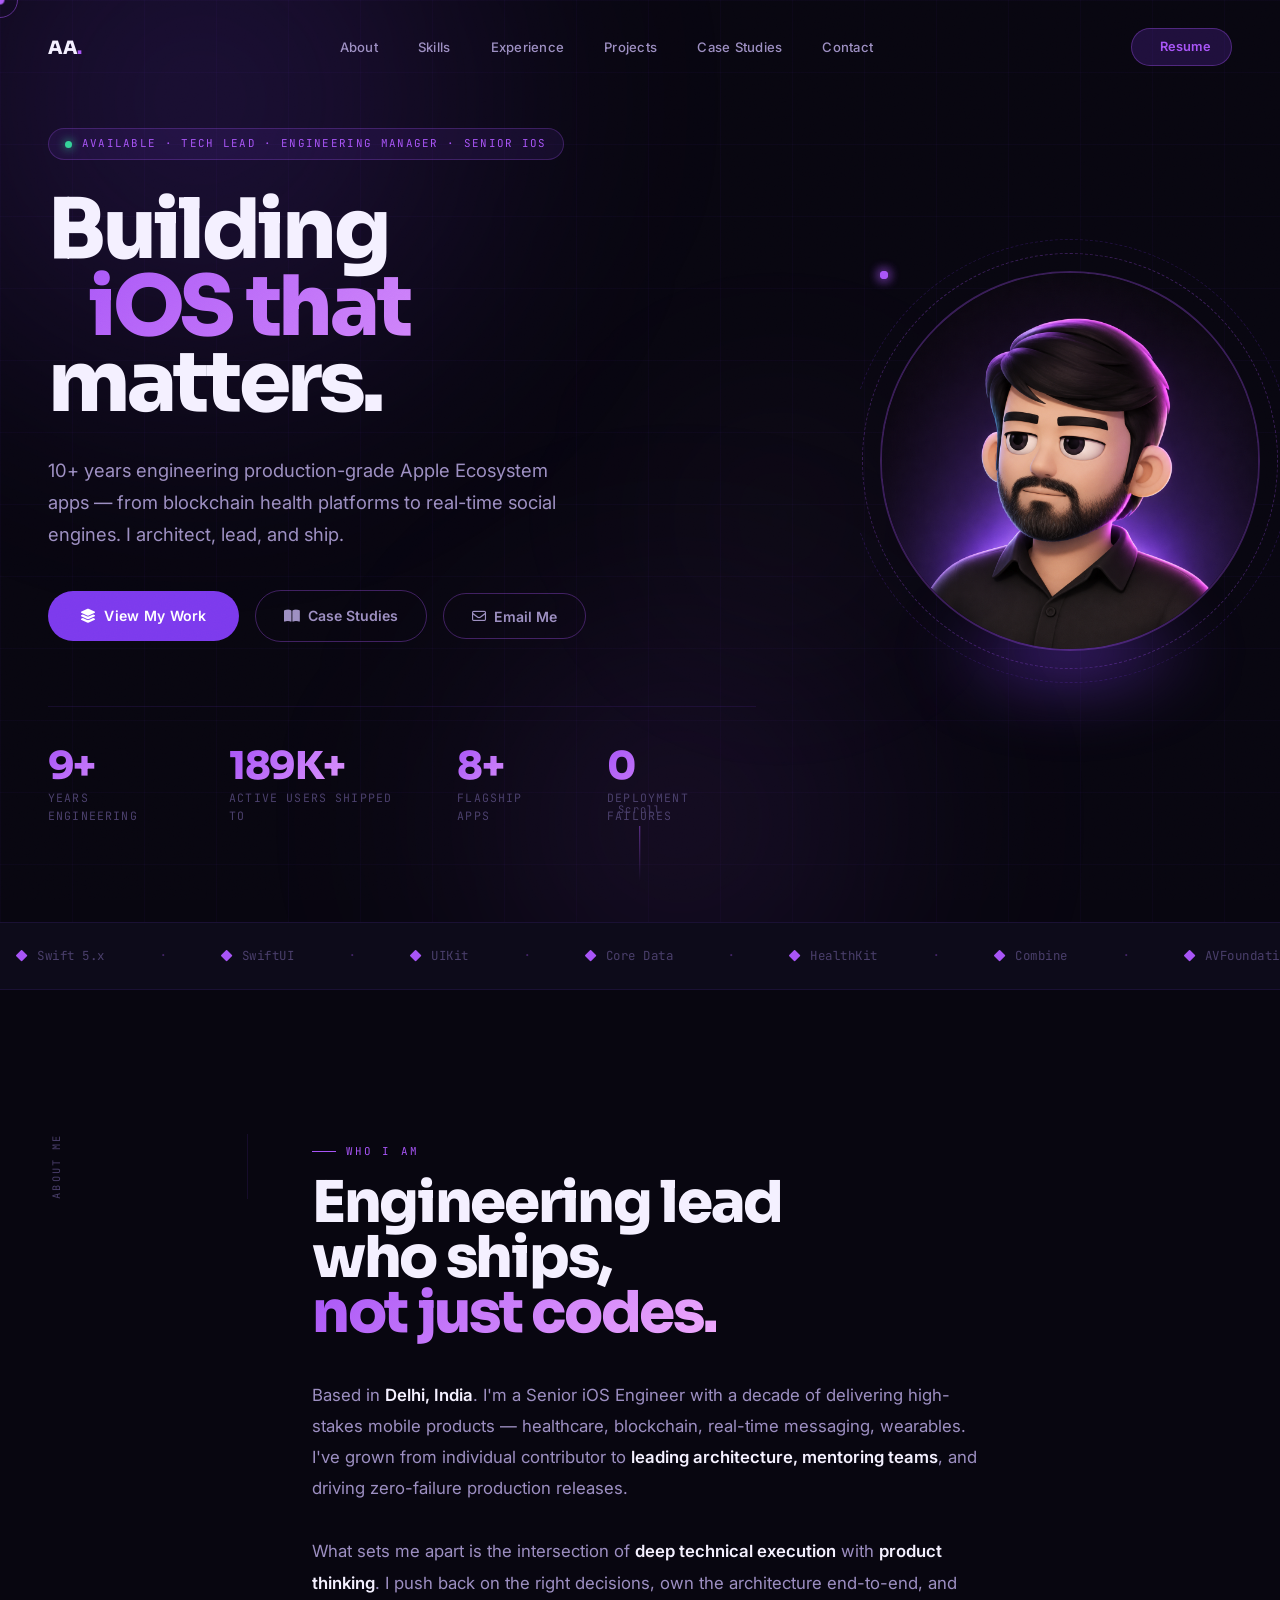
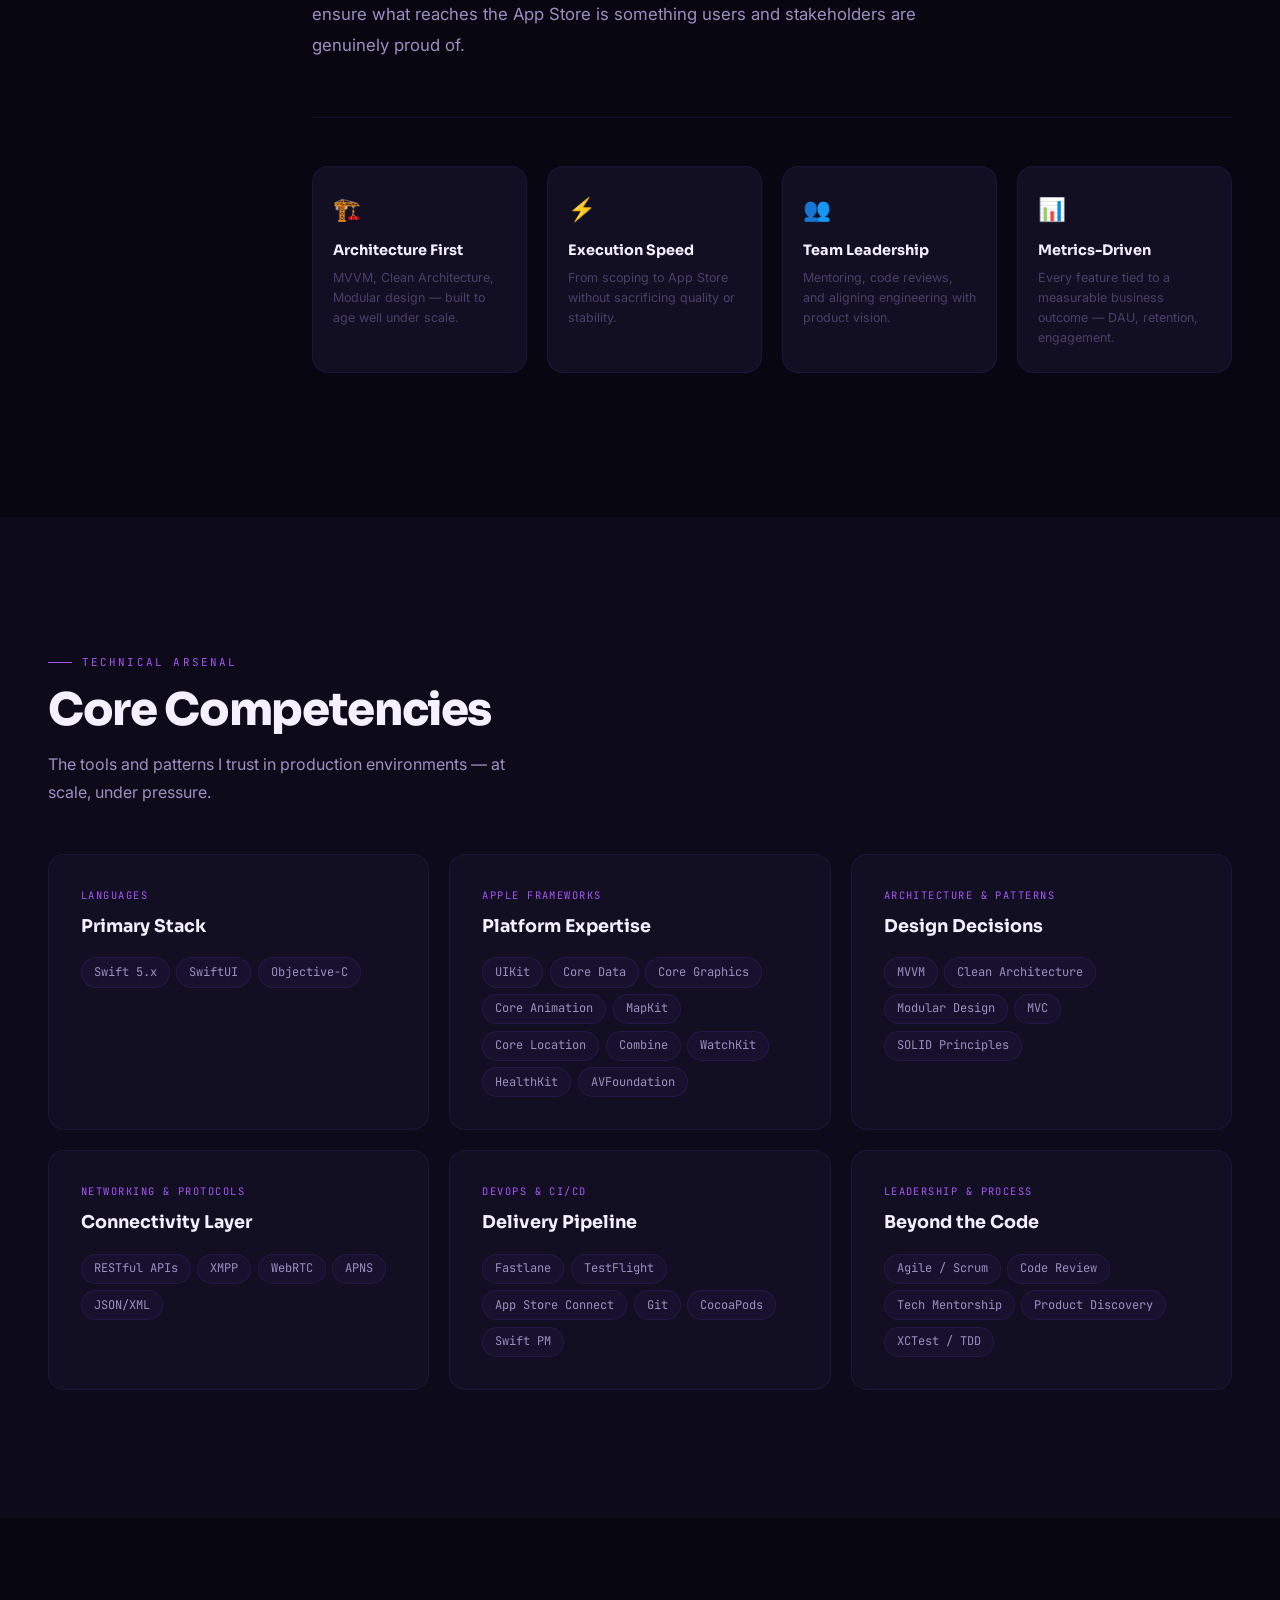
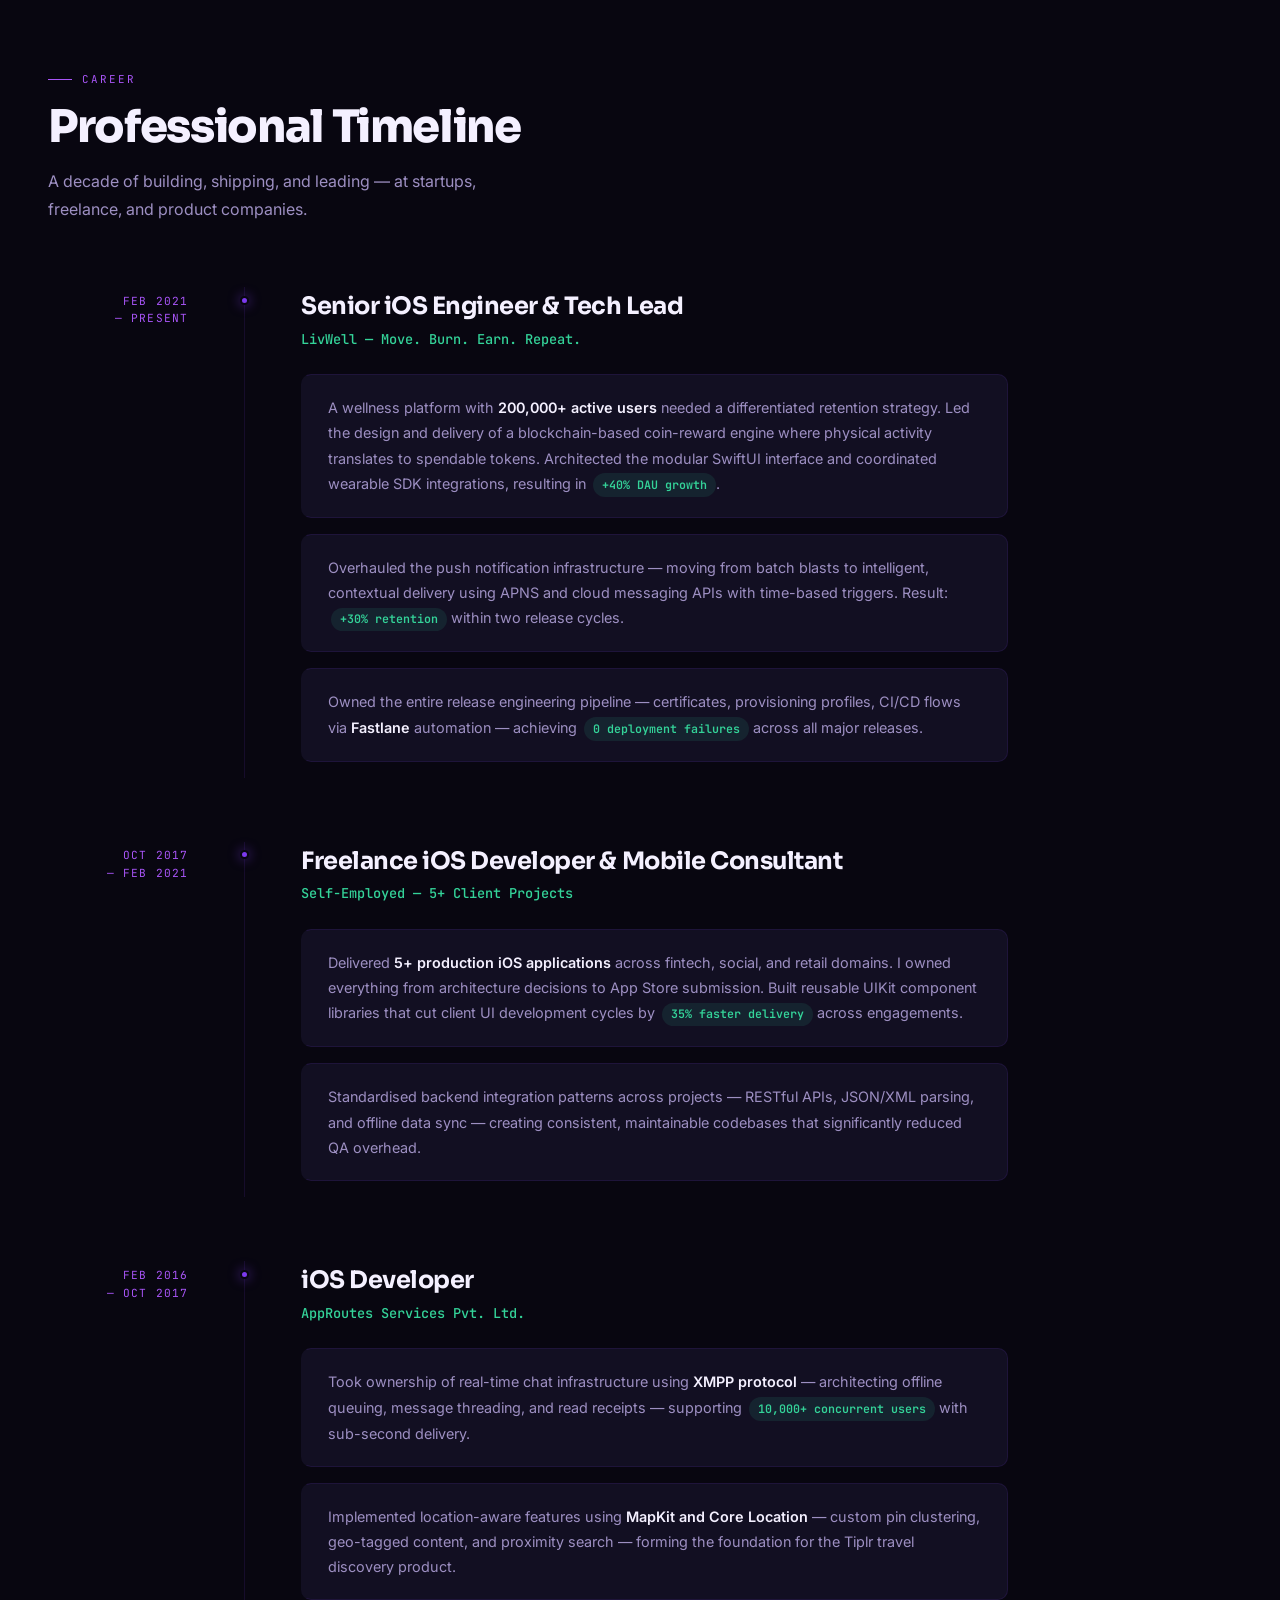
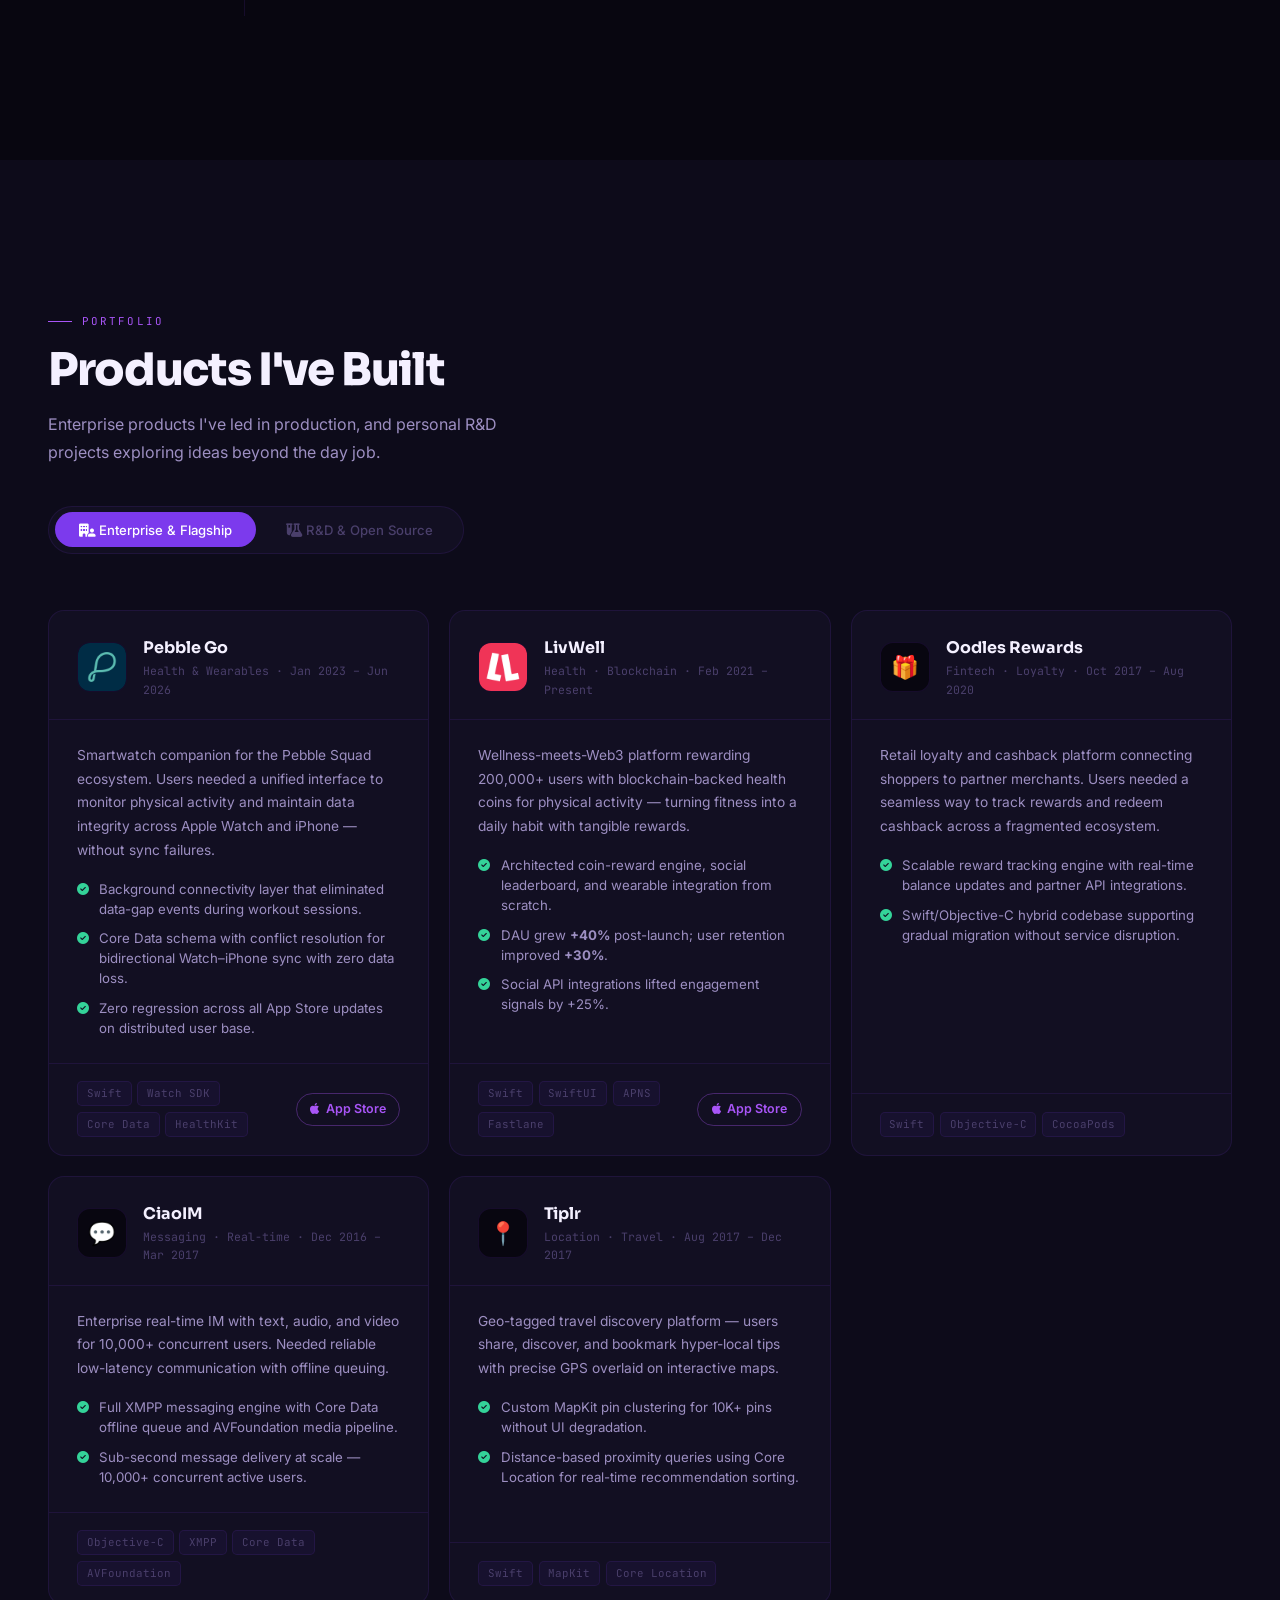
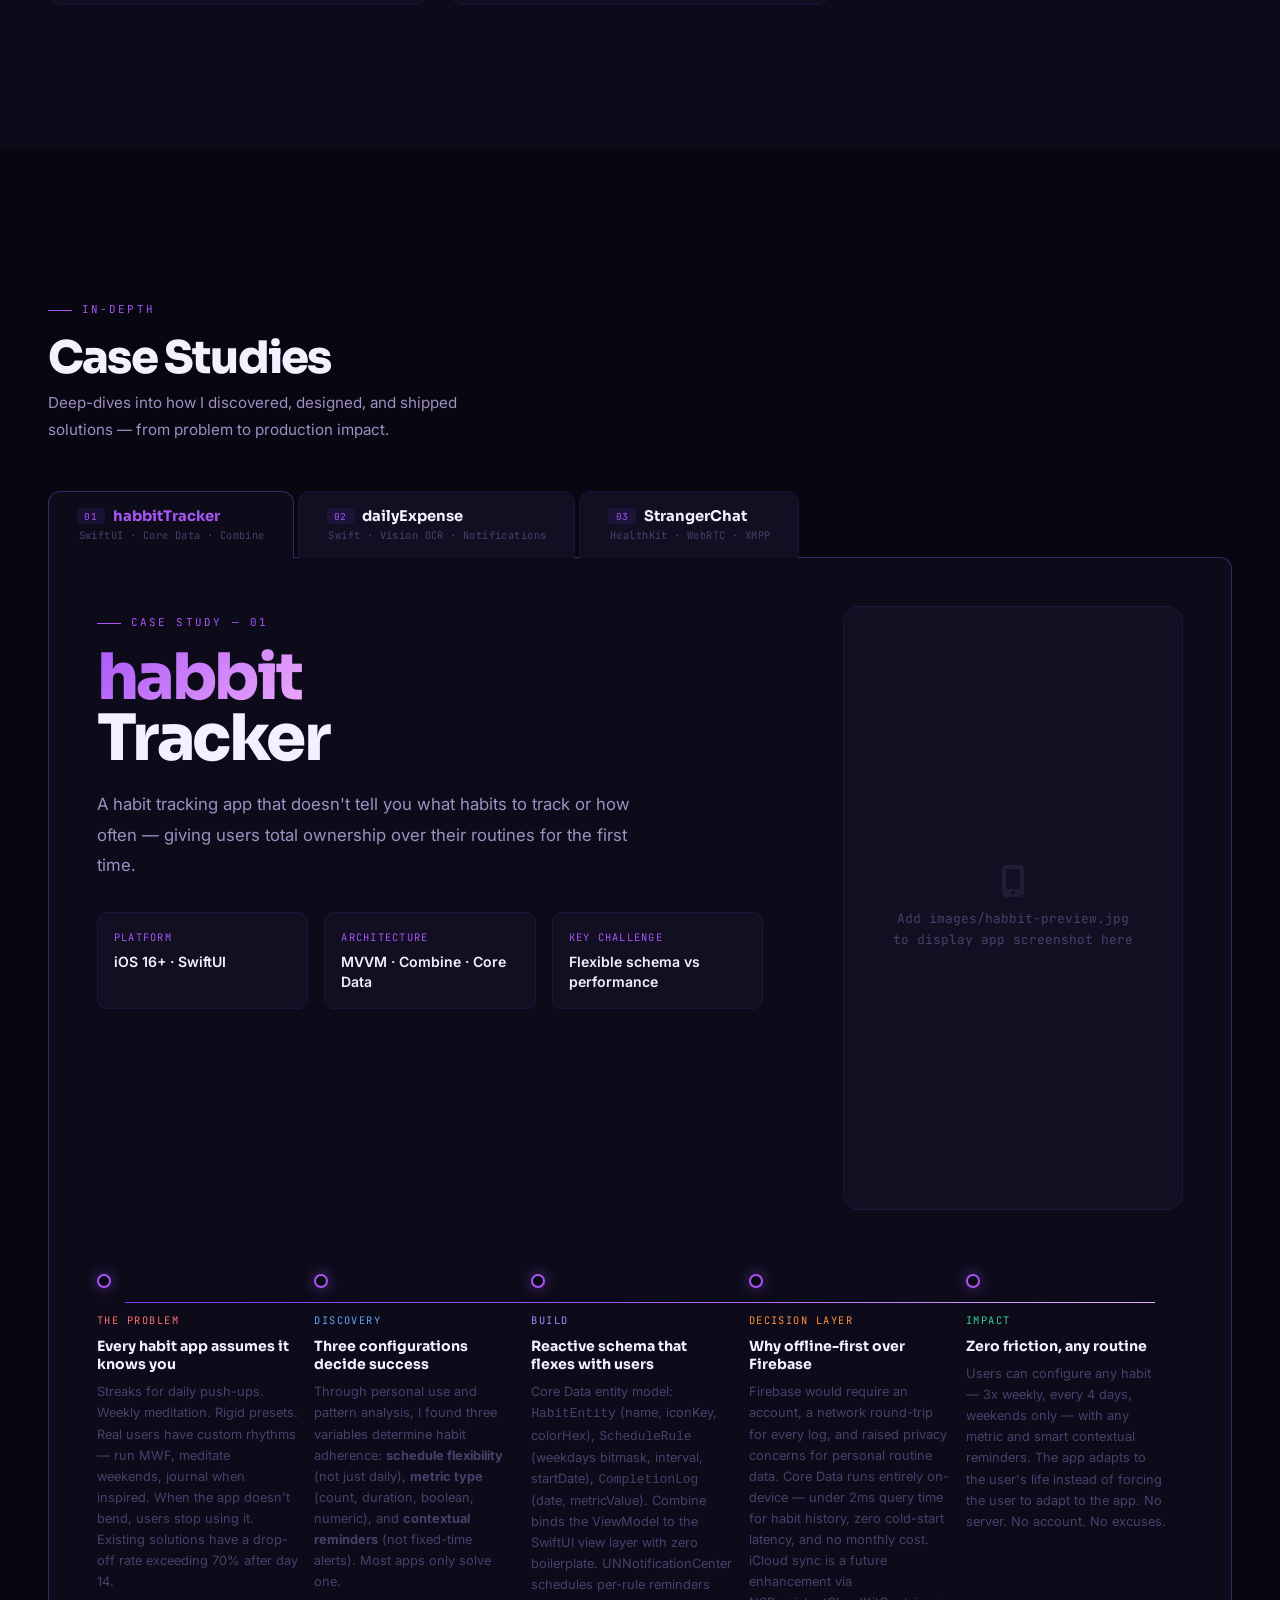
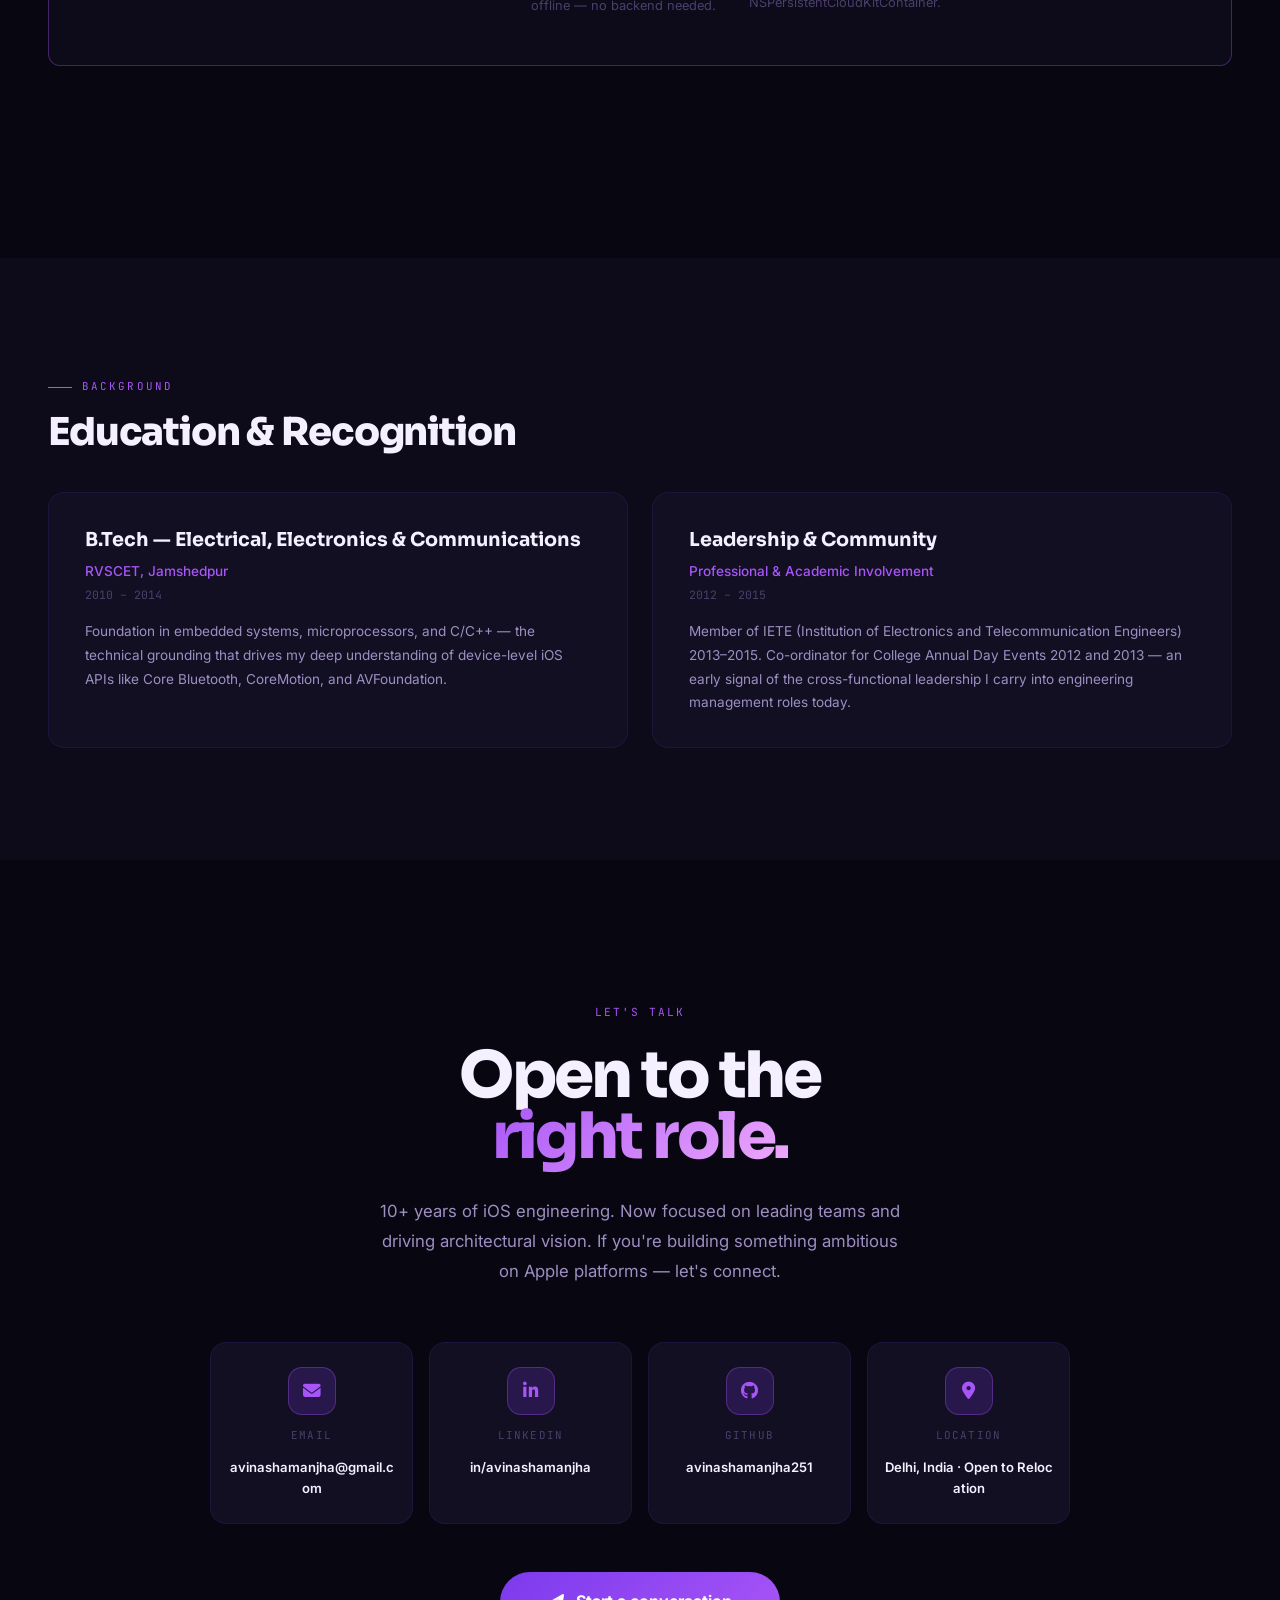
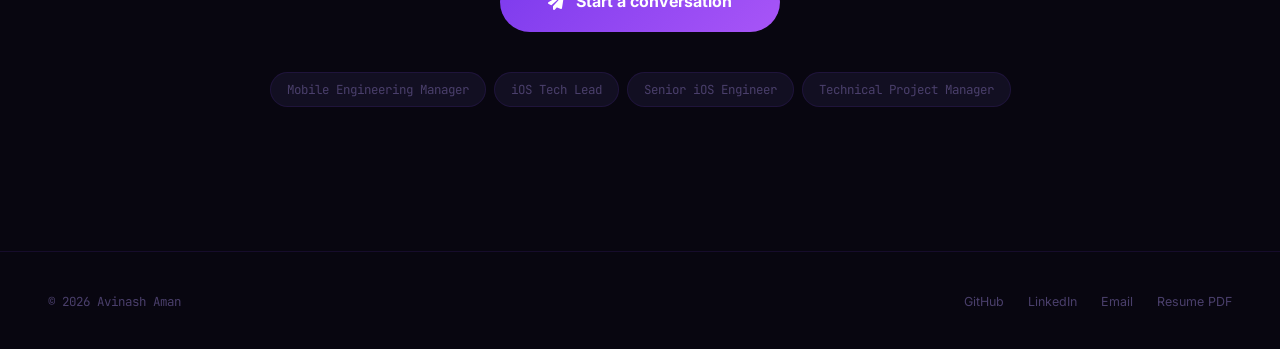
==== commit a417a898: "feat: Sora/Inter fonts, intro avatar animation, folder-tab case studies" ====
--- a/index.html
+++ b/index.html
@@ -12,7 +12,7 @@
 
   <link rel="preconnect" href="https://fonts.googleapis.com">
   <link rel="preconnect" href="https://fonts.gstatic.com" crossorigin>
-  <link href="https://fonts.googleapis.com/css2?family=Syne:wght@400;500;600;700;800&family=Inter:wght@300;400;500;600&family=JetBrains+Mono:wght@400;500&display=swap" rel="stylesheet">
+  <link href="https://fonts.googleapis.com/css2?family=Sora:wght@400;600;700;800&family=Inter:wght@400;500;600&family=JetBrains+Mono:wght@400;500&display=swap" rel="stylesheet">
   <link rel="stylesheet" href="https://cdnjs.cloudflare.com/ajax/libs/font-awesome/6.5.0/css/all.min.css">
   <link rel="stylesheet" href="style.css">
 </head>
@@ -20,6 +20,110 @@
 
 <div id="cursor"></div>
 <div id="cursor-ring"></div>
+
+<!-- ═══════════════ INTRO OVERLAY ═══════════════ -->
+<div id="intro-overlay">
+  <!-- Ambient sparkles -->
+  <div class="intro-spark"></div>
+  <div class="intro-spark"></div>
+  <div class="intro-spark"></div>
+  <div class="intro-spark"></div>
+
+  <!-- Profile photo -->
+  <div class="intro-photo-wrap">
+    <div class="intro-photo-ring-1"></div>
+    <div class="intro-photo-ring-2"></div>
+    <img class="intro-photo-img" src="images/profile.png" alt="Avinash Aman">
+    <div class="intro-photo-glow"></div>
+  </div>
+
+  <!-- Full-body avatar SVG (appears on first interaction) -->
+  <svg class="intro-body-svg" id="intro-body-svg" viewBox="0 0 260 220" fill="none" xmlns="http://www.w3.org/2000/svg">
+    <defs>
+      <radialGradient id="bodyg" cx="50%" cy="0%" r="100%">
+        <stop offset="0%" stop-color="#2d1b69"/>
+        <stop offset="100%" stop-color="#1a0f3a"/>
+      </radialGradient>
+      <filter id="glow-f" x="-30%" y="-30%" width="160%" height="160%">
+        <feGaussianBlur stdDeviation="5" result="blur"/>
+        <feMerge><feMergeNode in="blur"/><feMergeNode in="SourceGraphic"/></feMerge>
+      </filter>
+      <linearGradient id="laptopg" x1="0%" y1="0%" x2="100%" y2="100%">
+        <stop offset="0%" stop-color="#7c3aed"/>
+        <stop offset="100%" stop-color="#a855f7"/>
+      </linearGradient>
+    </defs>
+
+    <!-- Shoulders / neck connect -->
+    <path d="M90 14 Q130 2 170 14 L178 40 Q130 28 82 40 Z" fill="#1a1535"/>
+
+    <!-- Torso -->
+    <rect x="75" y="36" width="110" height="90" rx="18" fill="url(#bodyg)" stroke="rgba(124,58,237,0.3)" stroke-width="1"/>
+
+    <!-- Left arm (resting on laptop) -->
+    <path d="M75 55 Q50 78 46 118" stroke="#1d1440" stroke-width="20" stroke-linecap="round" fill="none"/>
+    <circle cx="46" cy="124" r="11" fill="#d4a27a"/>
+
+    <!-- Right waving arm group -->
+    <g id="wave-arm-g">
+      <path d="M185 52 Q215 32 228 8" stroke="#1d1440" stroke-width="20" stroke-linecap="round" fill="none"/>
+      <!-- Hand -->
+      <ellipse cx="231" cy="5" rx="13" ry="12" fill="#d4a27a"/>
+      <!-- Fingers -->
+      <line x1="222" y1="-3" x2="218" y2="-11" stroke="#d4a27a" stroke-width="5" stroke-linecap="round"/>
+      <line x1="228" y1="-5" x2="226" y2="-14" stroke="#d4a27a" stroke-width="5" stroke-linecap="round"/>
+      <line x1="234" y1="-5" x2="234" y2="-14" stroke="#d4a27a" stroke-width="5" stroke-linecap="round"/>
+      <line x1="239" y1="-2" x2="241" y2="-10" stroke="#d4a27a" stroke-width="5" stroke-linecap="round"/>
+    </g>
+
+    <!-- Laptop base -->
+    <rect x="38" y="126" width="184" height="12" rx="6" fill="url(#laptopg)" opacity="0.85" filter="url(#glow-f)"/>
+
+    <!-- Laptop screen -->
+    <rect x="58" y="78" width="144" height="90" rx="8" fill="#0a0612" stroke="url(#laptopg)" stroke-width="1.5"/>
+    <rect x="65" y="85" width="130" height="76" rx="5" fill="#0f0b20"/>
+
+    <!-- Screen code lines -->
+    <rect x="72" y="93" width="55" height="3" rx="1.5" fill="#7c3aed" opacity="0.8"/>
+    <rect x="72" y="101" width="80" height="3" rx="1.5" fill="#a855f7" opacity="0.6"/>
+    <rect x="80" y="109" width="45" height="3" rx="1.5" fill="#f0abfc" opacity="0.5"/>
+    <rect x="72" y="117" width="70" height="3" rx="1.5" fill="#7c3aed" opacity="0.7"/>
+    <rect x="80" y="125" width="35" height="3" rx="1.5" fill="#a855f7" opacity="0.5"/>
+    <rect x="72" y="133" width="60" height="3" rx="1.5" fill="#34d399" opacity="0.6"/>
+    <rect x="80" y="141" width="50" height="3" rx="1.5" fill="#7c3aed" opacity="0.5"/>
+
+    <!-- Screen cursor blink -->
+    <rect x="132" y="141" width="2" height="8" rx="1" fill="#a855f7">
+      <animate attributeName="opacity" values="1;0;1" dur="1s" repeatCount="indefinite"/>
+    </rect>
+
+    <!-- Sitting legs -->
+    <rect x="85" y="122" width="90" height="60" rx="12" fill="#120f22"/>
+
+    <!-- Floating glow under laptop -->
+    <ellipse cx="130" cy="160" rx="70" ry="12" fill="rgba(124,58,237,0.2)" filter="url(#glow-f)"/>
+
+    <!-- Ambient particles -->
+    <circle cx="22" cy="60" r="3" fill="#a855f7" opacity="0.7">
+      <animate attributeName="cy" values="60;50;60" dur="2.5s" repeatCount="indefinite"/>
+      <animate attributeName="opacity" values="0.7;0.2;0.7" dur="2.5s" repeatCount="indefinite"/>
+    </circle>
+    <circle cx="240" cy="90" r="2.5" fill="#f0abfc" opacity="0.6">
+      <animate attributeName="cy" values="90;80;90" dur="3s" repeatCount="indefinite"/>
+      <animate attributeName="opacity" values="0.6;0.1;0.6" dur="3s" repeatCount="indefinite"/>
+    </circle>
+    <circle cx="35" cy="155" r="4" fill="#7c3aed" opacity="0.4">
+      <animate attributeName="cy" values="155;145;155" dur="3.5s" repeatCount="indefinite"/>
+    </circle>
+  </svg>
+
+  <!-- Name + hint -->
+  <div class="intro-name">
+    <h2>Avinash Aman</h2>
+    <p>Senior iOS Engineer · Tech Lead</p>
+  </div>
+  <div class="intro-hint">Move anywhere to continue</div>
+</div>
 
 <!-- ═══════════════ NAV ═══════════════ -->
 <nav class="nav" id="mainNav">
@@ -738,18 +842,40 @@
 <!-- ═══════════════ CASE STUDIES ═══════════════ -->
 <section class="casestudy-section" id="casestudies">
   <div class="container">
-    <div class="cs-header reveal">
-      <div>
-        <div class="section-label">In-depth</div>
-        <h2 style="font-family:var(--font-display);font-size:clamp(2rem,3.5vw,3.5rem);font-weight:800;letter-spacing:-0.03em;line-height:1.05;color:var(--text-primary);">Case Studies</h2>
-        <p style="color:var(--text-secondary);font-size:0.95rem;margin-top:0.75rem;max-width:440px;line-height:1.75;">Deep-dives into how I discovered, designed, and shipped solutions — from problem to impact.</p>
-      </div>
-      <div class="cs-nav">
-        <button class="cs-nav-btn active" data-cs="cs-habbit">📅 habbitTracker</button>
-        <button class="cs-nav-btn" data-cs="cs-expense">💸 dailyExpense</button>
-        <button class="cs-nav-btn" data-cs="cs-stranger">💬 StrangerChat</button>
-      </div>
-    </div>
+    <!-- Case Studies Header + Folder Tabs -->
+    <div class="cs-header-top reveal">
+      <div class="section-label">In-depth</div>
+      <h2 style="font-family:var(--font-display);font-size:clamp(2rem,3.5vw,3.5rem);font-weight:800;letter-spacing:-0.04em;line-height:1.05;color:var(--text-primary);margin-bottom:0.5rem;">Case Studies</h2>
+      <p style="color:var(--text-secondary);font-size:0.95rem;max-width:440px;line-height:1.75;">Deep-dives into how I discovered, designed, and shipped solutions — from problem to production impact.</p>
+    </div>
+
+    <!-- Folder Tabs strip -->
+    <div class="cs-tabs-strip reveal d1">
+      <button class="cs-tab active" data-cs="cs-habbit">
+        <div class="cs-tab-row1">
+          <span class="cs-tab-num">01</span>
+          <span class="cs-tab-title">habbitTracker</span>
+        </div>
+        <div class="cs-tab-desc">SwiftUI · Core Data · Combine</div>
+      </button>
+      <button class="cs-tab" data-cs="cs-expense">
+        <div class="cs-tab-row1">
+          <span class="cs-tab-num">02</span>
+          <span class="cs-tab-title">dailyExpense</span>
+        </div>
+        <div class="cs-tab-desc">Swift · Vision OCR · Notifications</div>
+      </button>
+      <button class="cs-tab" data-cs="cs-stranger">
+        <div class="cs-tab-row1">
+          <span class="cs-tab-num">03</span>
+          <span class="cs-tab-title">StrangerChat</span>
+        </div>
+        <div class="cs-tab-desc">HealthKit · WebRTC · XMPP</div>
+      </button>
+    </div>
+
+    <!-- Tab content area -->
+    <div class="cs-tab-content-area">
 
     <!-- ─ habbitTracker ─ -->
     <article class="cs-article active" id="cs-habbit">
@@ -944,9 +1070,11 @@
           </div>
         </div>
       </div>
-    </article>
-
-  </div>
+    </article><!-- /cs-stranger -->
+
+    </div><!-- /cs-tab-content-area -->
+
+  </div><!-- /container -->
 </section>
 
 <!-- ═══════════════ EDUCATION ═══════════════ -->
--- a/style.css
+++ b/style.css
@@ -3,7 +3,7 @@
    Violet-dark theme, editorial layouts, GPU-light animations
    ============================================================ */
 
-@import url('https://fonts.googleapis.com/css2?family=Syne:wght@400;500;600;700;800&family=Inter:wght@300;400;500;600&family=JetBrains+Mono:wght@400;500&display=swap');
+@import url('https://fonts.googleapis.com/css2?family=Sora:wght@400;600;700;800&family=Inter:wght@400;500;600&family=JetBrains+Mono:wght@400;500&display=swap');
 
 /* ── CSS Tokens ── */
 :root {
@@ -26,7 +26,7 @@
   --green-accent:   #34d399;
   --orange-accent:  #fb923c;
 
-  --font-display:   'Syne', sans-serif;
+  --font-display:   'Sora', sans-serif;
   --font-body:      'Inter', sans-serif;
   --font-mono:      'JetBrains Mono', monospace;
 
@@ -317,11 +317,12 @@
   background: var(--violet);
   color: #fff;
   border-radius: 100px;
-  font-weight: 700;
+  font-family: var(--font-body);
+  font-weight: 600;
   font-size: 0.88rem;
   border: none;
   transition: all var(--t-base);
-  letter-spacing: 0.01em;
+  letter-spacing: 0.02em;
 }
 .btn-primary:hover {
   background: var(--violet-light);
@@ -335,7 +336,8 @@
   padding: 0.85rem 1.75rem;
   border: 1px solid var(--border-accent);
   border-radius: 100px;
-  font-weight: 500;
+  font-family: var(--font-body);
+  font-weight: 600;
   font-size: 0.88rem;
   color: var(--text-secondary);
   background: transparent;
@@ -960,26 +962,94 @@
    CASE STUDY SECTION
 ───────────────────────────────────── */
 .casestudy-section { background: var(--bg-base); padding: 9rem 0; }
-.cs-header {
+/* Case study header with folder-style tabs */
+.cs-header-top {
+  margin-bottom: 0;
+}
+.cs-header-top .section-label { display: inline-flex; }
+.cs-header-top h2 { margin-bottom: 0.5rem; }
+.cs-header-top p { margin-bottom: 0; }
+
+/* FOLDER TABS — visible tab strip */
+.cs-tabs-strip {
   display: flex;
   align-items: flex-end;
-  justify-content: space-between;
-  margin-bottom: 5rem;
-  gap: 2rem;
-  flex-wrap: wrap;
-}
-.cs-nav { display: flex; gap: 0.5rem; flex-wrap: wrap; }
-.cs-nav-btn {
-  padding: 0.5rem 1.25rem;
-  border-radius: 100px;
+  gap: 4px;
+  margin-top: 3rem;
+  position: relative;
+  z-index: 1;
+}
+.cs-tab {
+  display: flex;
+  flex-direction: column;
+  gap: 0.25rem;
+  padding: 1rem 1.75rem 0.9rem;
+  background: var(--bg-card);
   border: 1px solid var(--border);
-  background: none;
+  border-bottom: none;
+  border-radius: 12px 12px 0 0;
   color: var(--text-muted);
-  font-size: 0.8rem;
   font-family: var(--font-body);
   transition: all var(--t-fast);
-}
-.cs-nav-btn.active, .cs-nav-btn:hover { background: var(--violet-glow); border-color: var(--border-accent); color: var(--violet-light); }
+  position: relative;
+  cursor: pointer;
+  min-width: 190px;
+}
+.cs-tab::after {
+  content: '';
+  position: absolute;
+  bottom: -1px; left: 0; right: 0;
+  height: 1px;
+  background: var(--bg-card);
+  transition: background var(--t-fast);
+}
+.cs-tab.active {
+  background: var(--bg-surface);
+  border-color: var(--border-accent);
+  color: var(--text-primary);
+}
+.cs-tab.active::after {
+  background: var(--bg-surface);
+}
+.cs-tab:hover:not(.active) { background: var(--bg-card-hover); border-color: rgba(124,58,237,0.2); }
+.cs-tab-row1 {
+  display: flex;
+  align-items: center;
+  gap: 0.5rem;
+}
+.cs-tab-num {
+  font-family: var(--font-mono);
+  font-size: 0.6rem;
+  color: var(--violet-light);
+  background: rgba(124,58,237,0.12);
+  padding: 0.1rem 0.45rem;
+  border-radius: 4px;
+  letter-spacing: 0.06em;
+  flex-shrink: 0;
+}
+.cs-tab-title {
+  font-family: var(--font-display);
+  font-size: 0.92rem;
+  font-weight: 700;
+  color: var(--text-primary);
+  line-height: 1;
+}
+.cs-tab.active .cs-tab-title { color: var(--violet-light); }
+.cs-tab-desc {
+  font-family: var(--font-mono);
+  font-size: 0.65rem;
+  color: var(--text-muted);
+  letter-spacing: 0.04em;
+  padding-left: 0.1rem;
+}
+/* Tab content container — connects visually to tabs */
+.cs-tab-content-area {
+  background: var(--bg-surface);
+  border: 1px solid var(--border-accent);
+  border-radius: 0 12px 12px 12px;
+  padding: 3rem;
+  margin-bottom: 3rem;
+}
 
 /* Individual case study */
 .cs-article {
@@ -1343,4 +1413,157 @@
   .cs-meta-grid { grid-template-columns: 1fr; }
   .values-row { grid-template-columns: 1fr 1fr; }
   .contact-cards { grid-template-columns: 1fr; }
-}
+  .cs-tabs-strip { flex-direction: column; align-items: stretch; }
+  .cs-tab { border-radius: 10px; border-bottom: 1px solid var(--border); min-width: unset; }
+  .cs-tab-content-area { border-radius: var(--r); }
+}
+
+/* ─────────────────────────────────────
+   INTRO OVERLAY
+───────────────────────────────────── */
+#intro-overlay {
+  position: fixed;
+  inset: 0;
+  z-index: 99990;
+  background: var(--bg-base);
+  display: flex;
+  flex-direction: column;
+  align-items: center;
+  justify-content: center;
+  gap: 0;
+  overflow: hidden;
+}
+#intro-overlay.exit {
+  animation: intro-exit 0.9s cubic-bezier(0.76, 0, 0.24, 1) forwards;
+}
+@keyframes intro-exit {
+  0% { transform: translateY(0); opacity: 1; }
+  60% { opacity: 1; }
+  100% { transform: translateY(-110%); opacity: 0; }
+}
+
+/* Profile photo ring */
+.intro-photo-wrap {
+  position: relative;
+  width: 200px; height: 200px;
+  z-index: 2;
+}
+.intro-photo-ring-1 {
+  position: absolute;
+  inset: -16px;
+  border-radius: 50%;
+  border: 1.5px dashed rgba(168,85,247,0.35);
+  animation: ring-spin 18s linear infinite;
+}
+.intro-photo-ring-2 {
+  position: absolute;
+  inset: -28px;
+  border-radius: 50%;
+  border: 1px dashed rgba(124,58,237,0.2);
+  animation: ring-spin 28s linear infinite reverse;
+}
+.intro-photo-img {
+  width: 200px; height: 200px;
+  border-radius: 50%;
+  object-fit: cover;
+  border: 2px solid rgba(168,85,247,0.4);
+  box-shadow: 0 0 60px rgba(124,58,237,0.4), 0 0 120px rgba(124,58,237,0.15);
+}
+.intro-photo-glow {
+  position: absolute;
+  bottom: -40px; left: 50%;
+  transform: translateX(-50%);
+  width: 180px; height: 80px;
+  background: radial-gradient(ellipse, rgba(124,58,237,0.5), transparent 70%);
+  filter: blur(20px);
+  pointer-events: none;
+}
+
+/* Body SVG — initially hidden, rises up on trigger */
+.intro-body-svg {
+  width: 260px;
+  margin-top: -24px;
+  opacity: 0;
+  transform: translateY(40px);
+  transition: opacity 0.6s var(--ease-spring), transform 0.7s var(--ease-spring);
+  position: relative;
+  z-index: 1;
+}
+.intro-body-svg.show {
+  opacity: 1;
+  transform: translateY(0);
+}
+
+/* Wave arm animation */
+#wave-arm-g {
+  transform-origin: 175px 52px;
+}
+.waving #wave-arm-g {
+  animation: wave-hand 1.4s ease-in-out 2.5;
+}
+@keyframes wave-hand {
+  0%   { transform: rotate(0deg); }
+  20%  { transform: rotate(-28deg); }
+  45%  { transform: rotate(12deg); }
+  65%  { transform: rotate(-22deg); }
+  85%  { transform: rotate(8deg); }
+  100% { transform: rotate(0deg); }
+}
+
+/* Intro name text */
+.intro-name {
+  margin-top: 1.75rem;
+  text-align: center;
+  z-index: 2;
+  opacity: 0;
+  animation: fade-in-up 0.6s ease 0.3s forwards;
+}
+@keyframes fade-in-up {
+  from { opacity: 0; transform: translateY(12px); }
+  to   { opacity: 1; transform: translateY(0); }
+}
+.intro-name h2 {
+  font-family: var(--font-display);
+  font-size: 1.75rem;
+  font-weight: 800;
+  letter-spacing: -0.03em;
+  color: var(--text-primary);
+  margin-bottom: 0.25rem;
+}
+.intro-name p {
+  font-family: var(--font-mono);
+  font-size: 0.72rem;
+  color: var(--violet-light);
+  letter-spacing: 0.15em;
+  text-transform: uppercase;
+}
+.intro-hint {
+  position: absolute;
+  bottom: 3rem;
+  font-family: var(--font-mono);
+  font-size: 0.65rem;
+  color: var(--text-muted);
+  letter-spacing: 0.14em;
+  text-transform: uppercase;
+  animation: pulse-hint 2.5s ease-in-out infinite;
+}
+@keyframes pulse-hint {
+  0%, 100% { opacity: 0.4; }
+  50% { opacity: 1; }
+}
+/* Sparkle dots around intro */
+.intro-spark {
+  position: absolute;
+  border-radius: 50%;
+  background: var(--violet-light);
+  animation: spark-float 3s ease-in-out infinite;
+}
+.intro-spark:nth-child(1) { width: 6px; height: 6px; top: 20%; left: 15%; animation-delay: 0s; opacity: 0.6; }
+.intro-spark:nth-child(2) { width: 4px; height: 4px; top: 35%; right: 18%; animation-delay: 0.8s; opacity: 0.4; background: var(--pink-rim); }
+.intro-spark:nth-child(3) { width: 8px; height: 8px; bottom: 25%; left: 22%; animation-delay: 1.5s; opacity: 0.3; }
+.intro-spark:nth-child(4) { width: 5px; height: 5px; bottom: 30%; right: 15%; animation-delay: 0.4s; opacity: 0.5; background: var(--pink-rim); }
+@keyframes spark-float {
+  0%, 100% { transform: translateY(0) scale(1); opacity: 0.5; }
+  50% { transform: translateY(-10px) scale(1.3); opacity: 1; }
+}
+
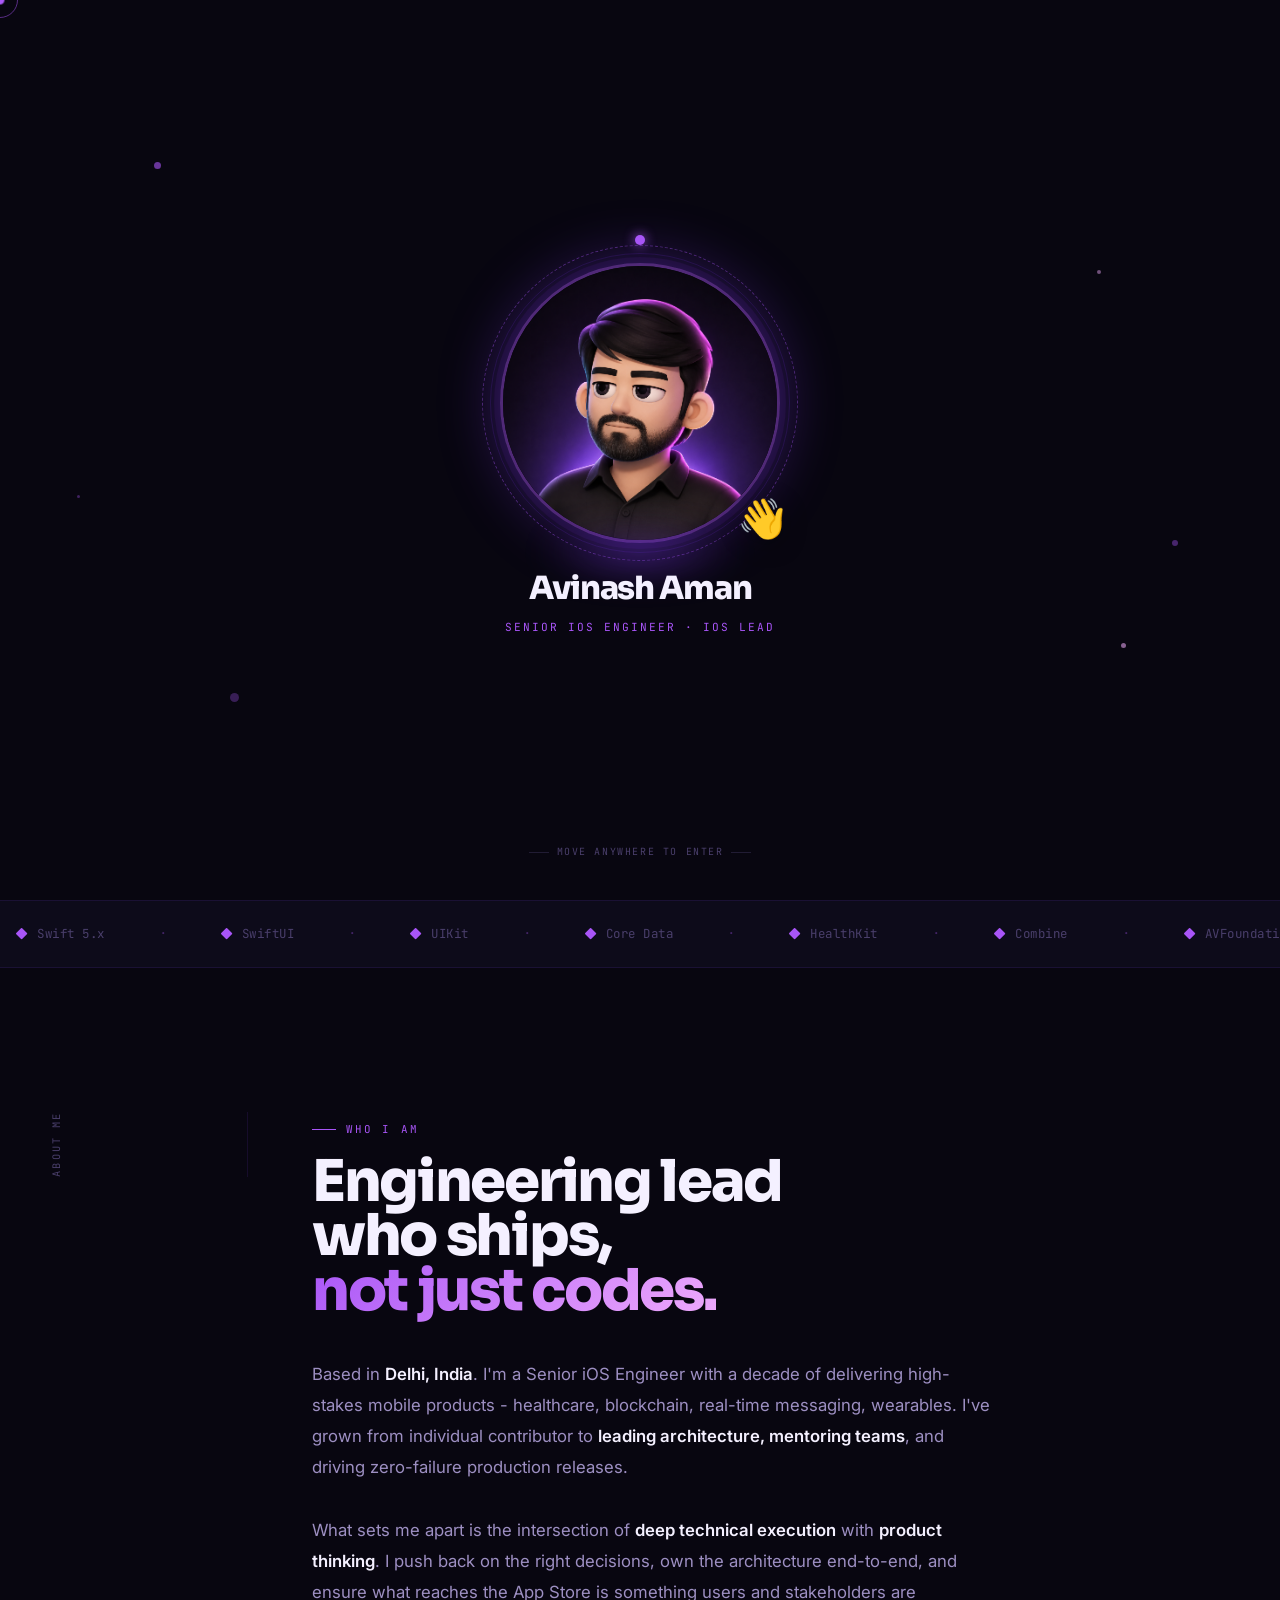
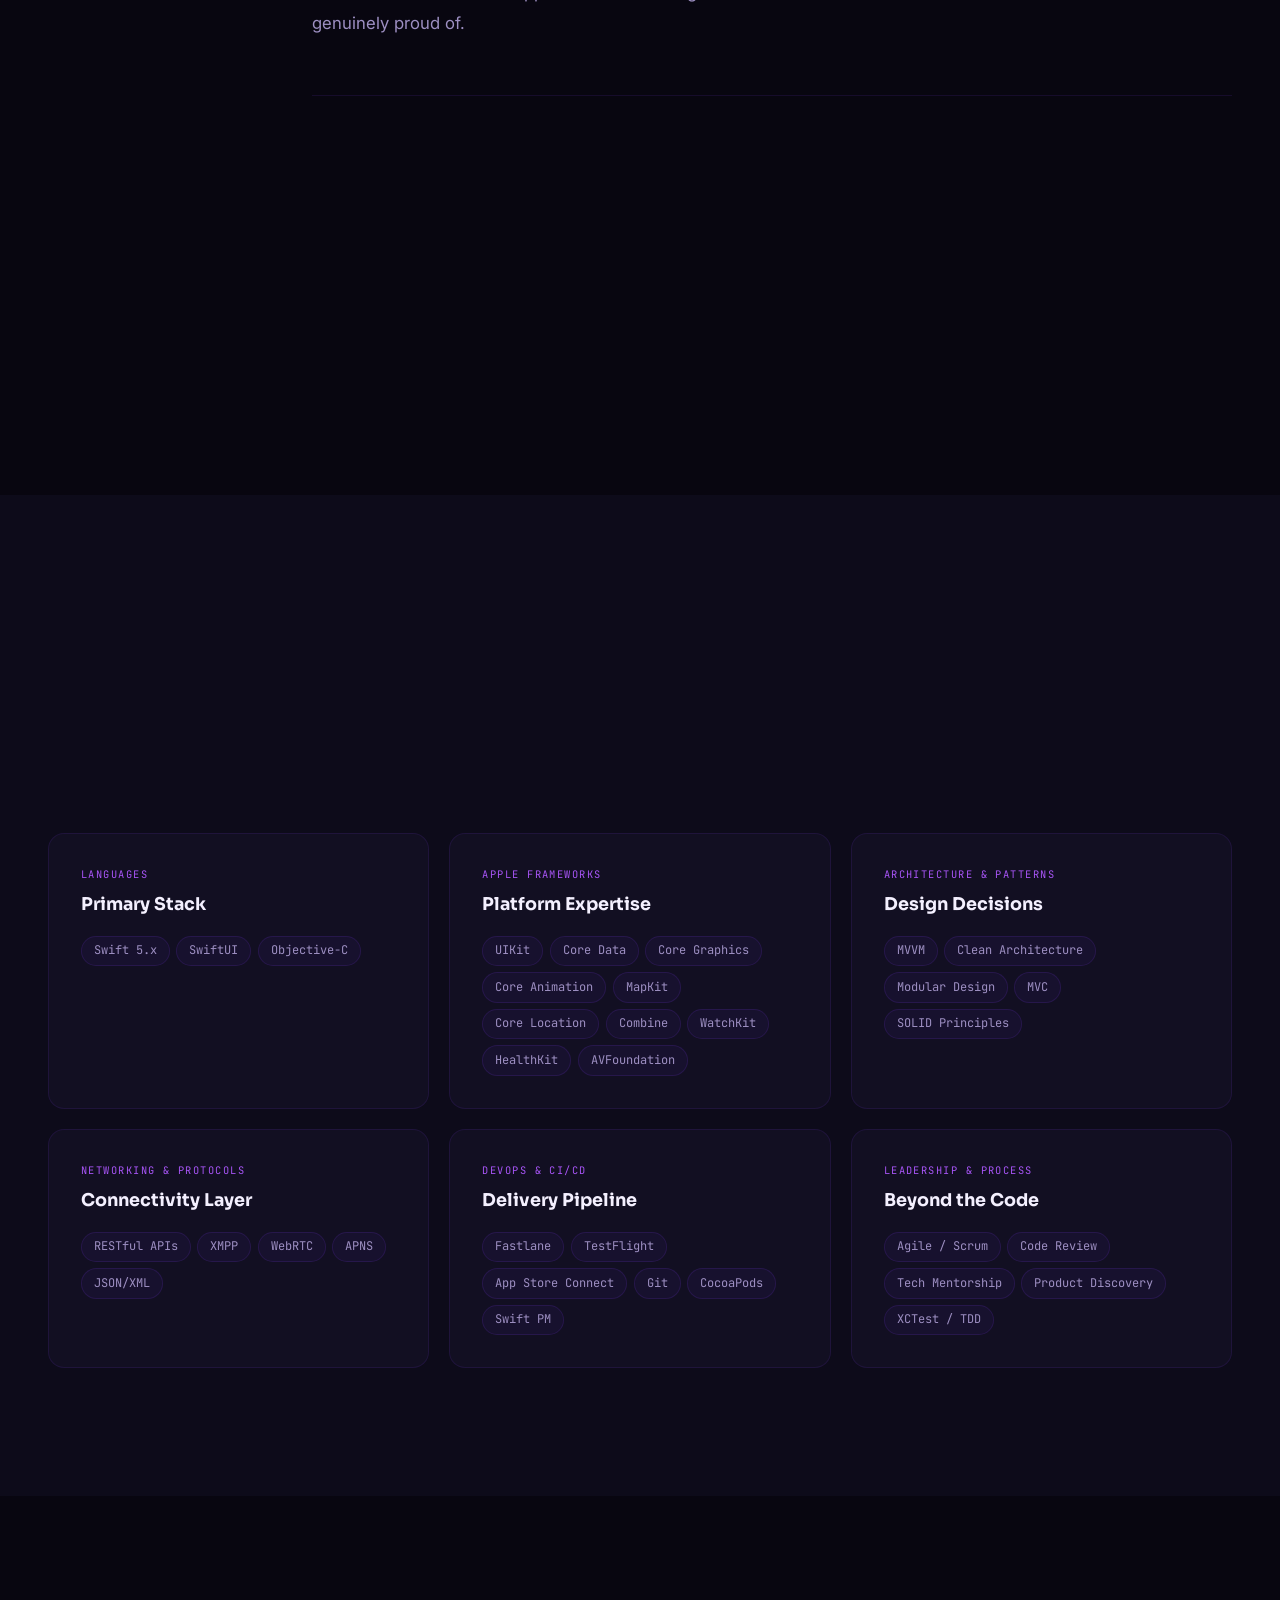
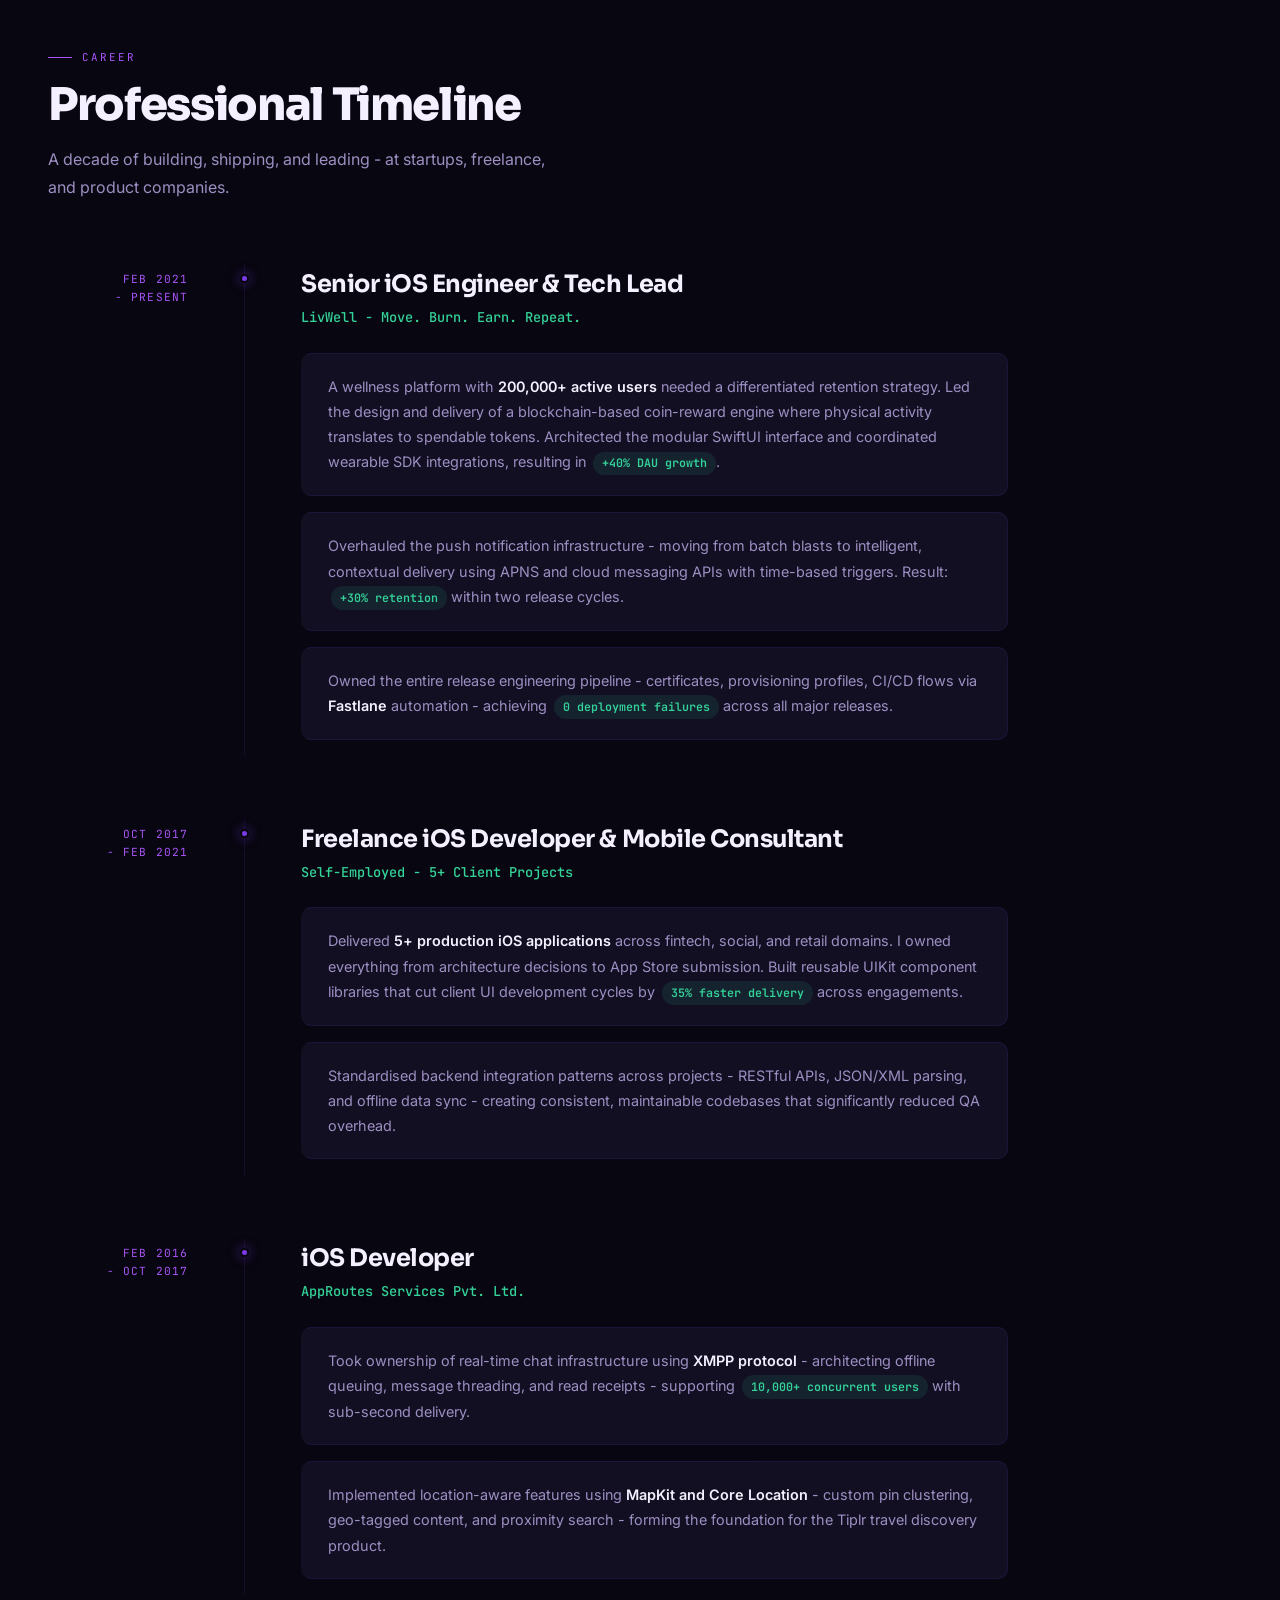
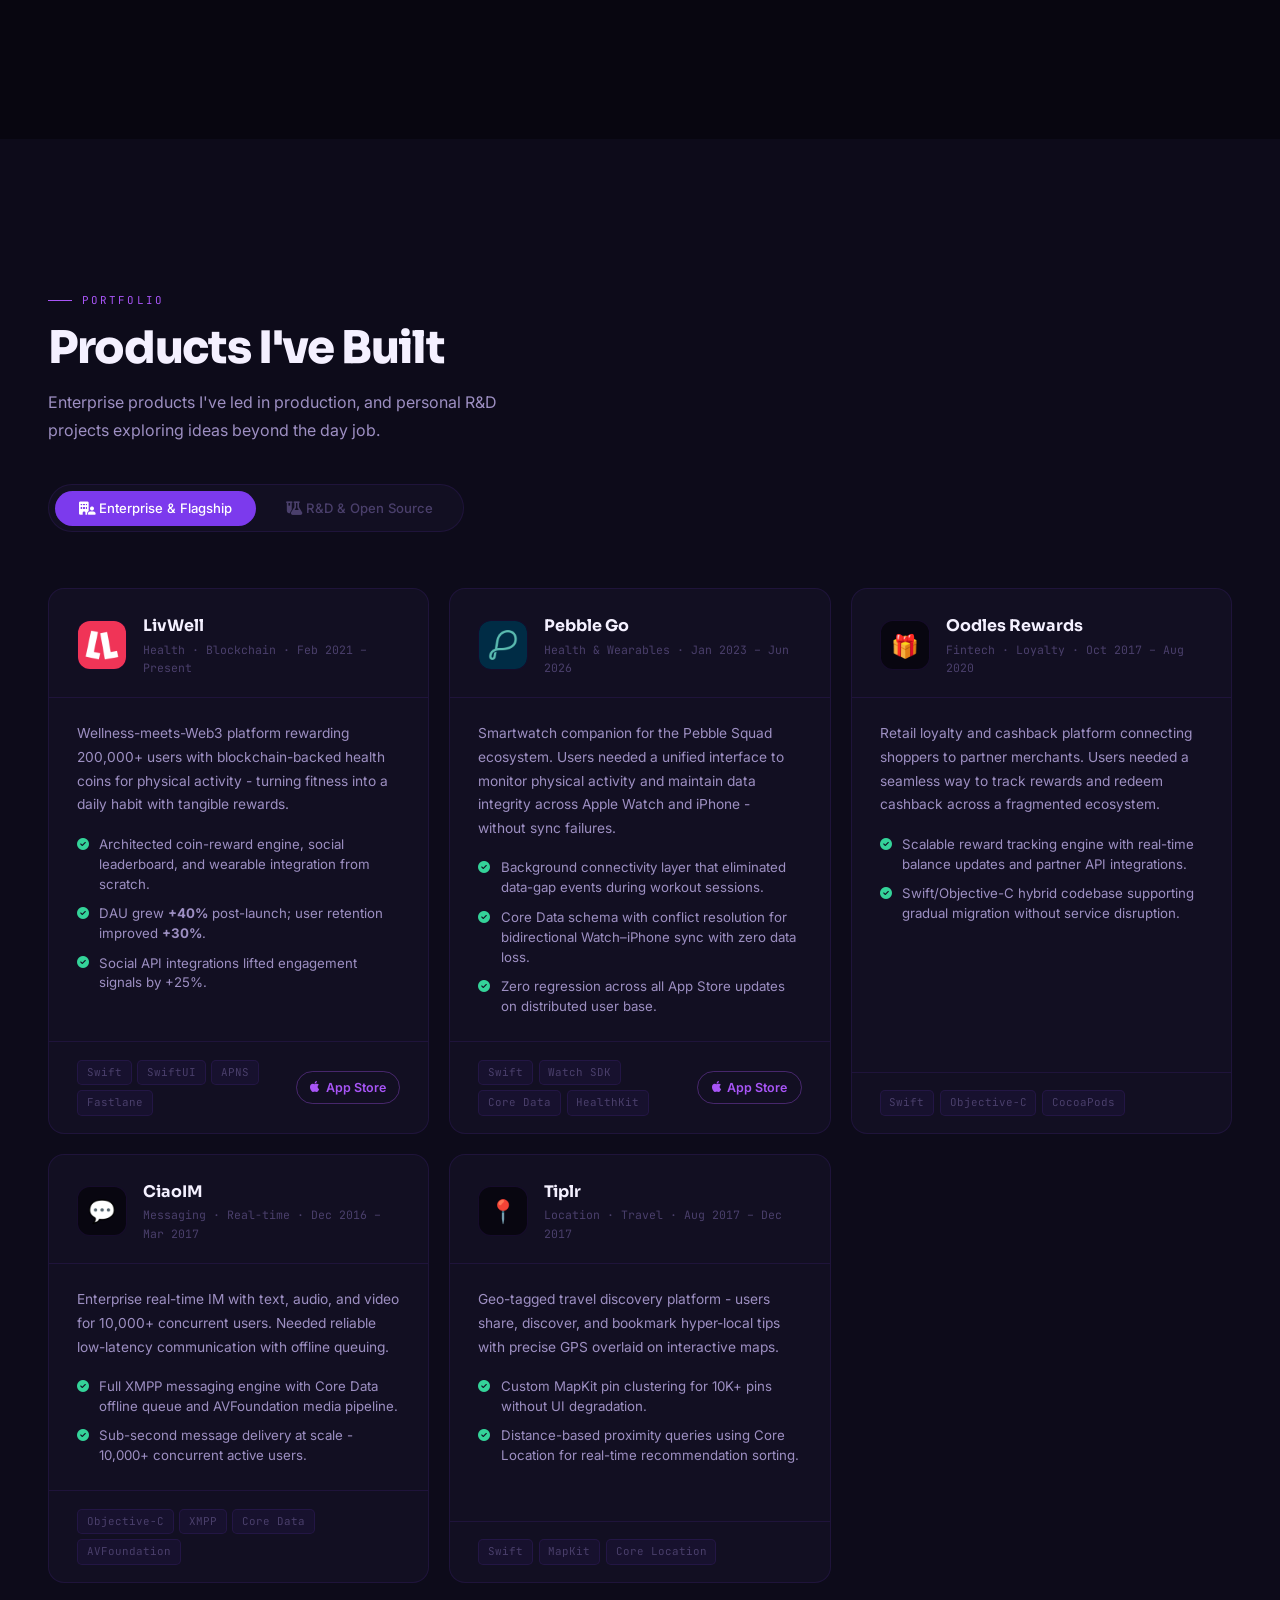
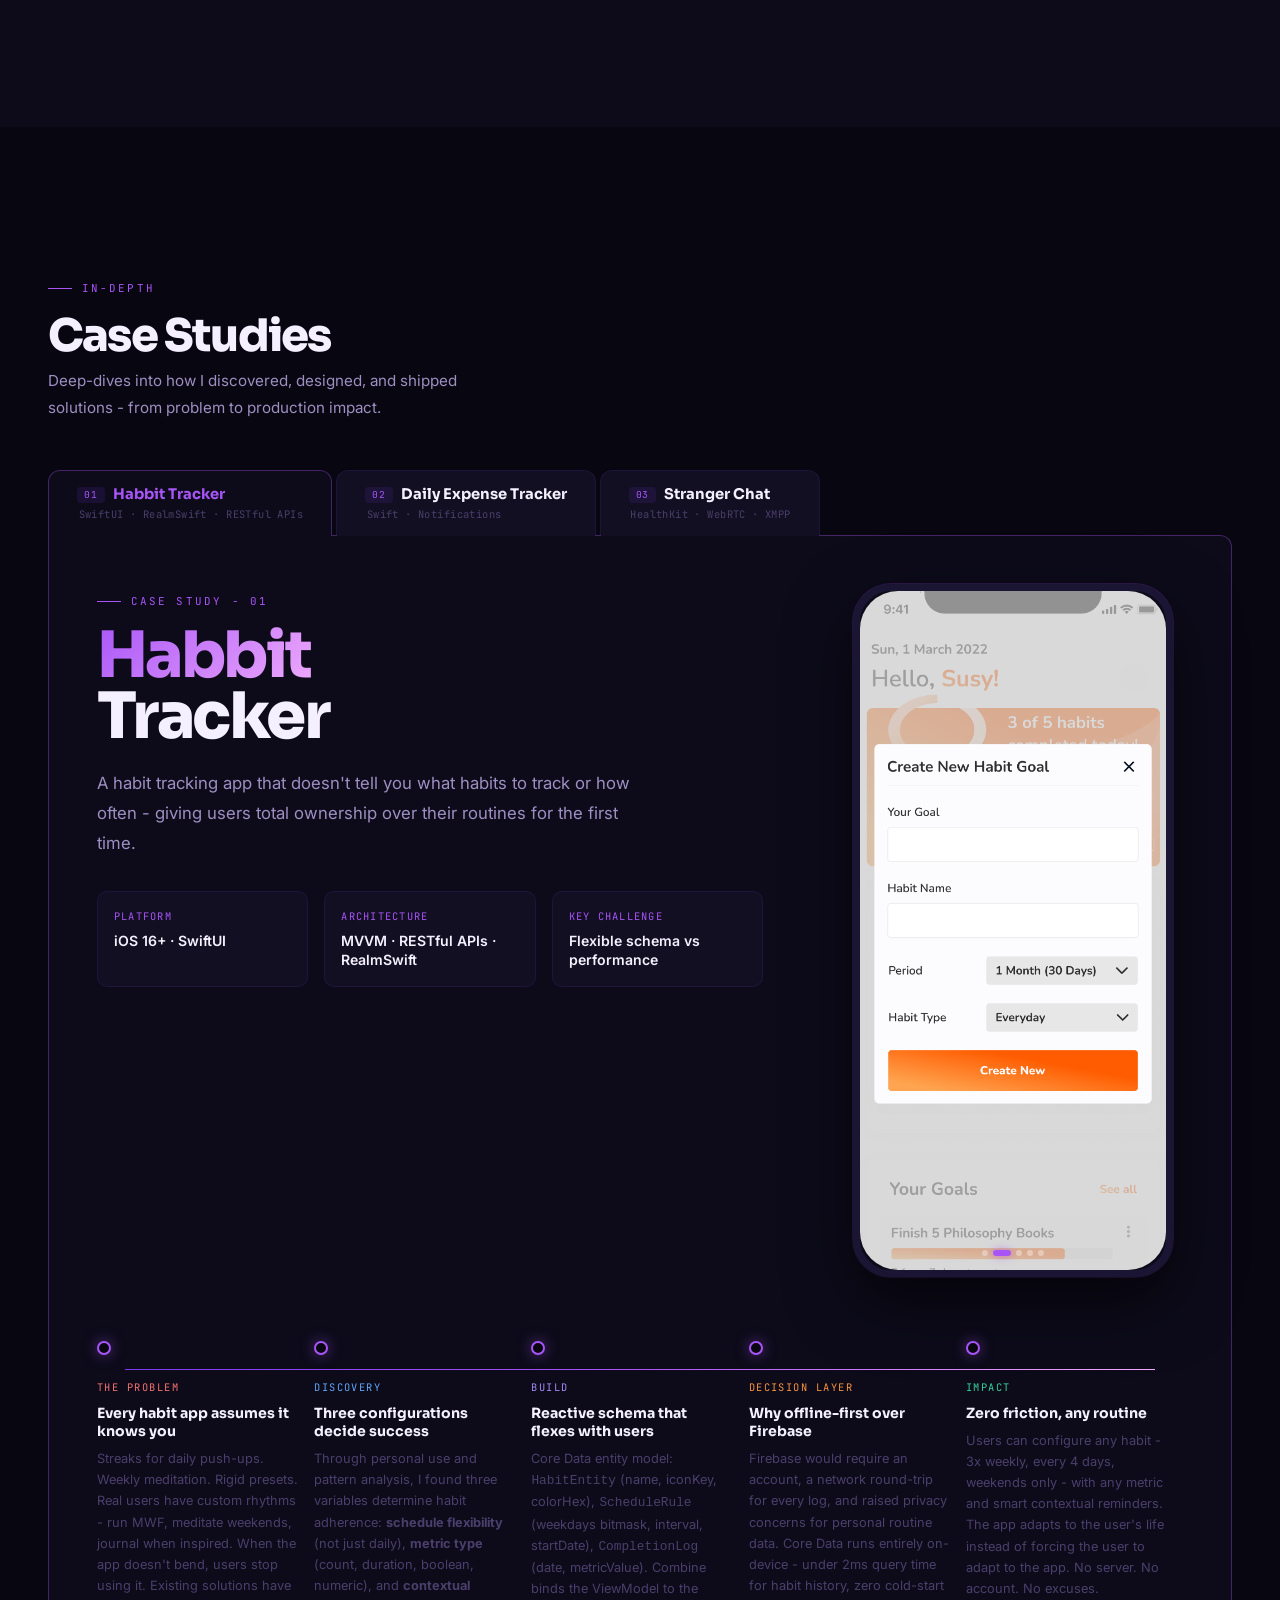
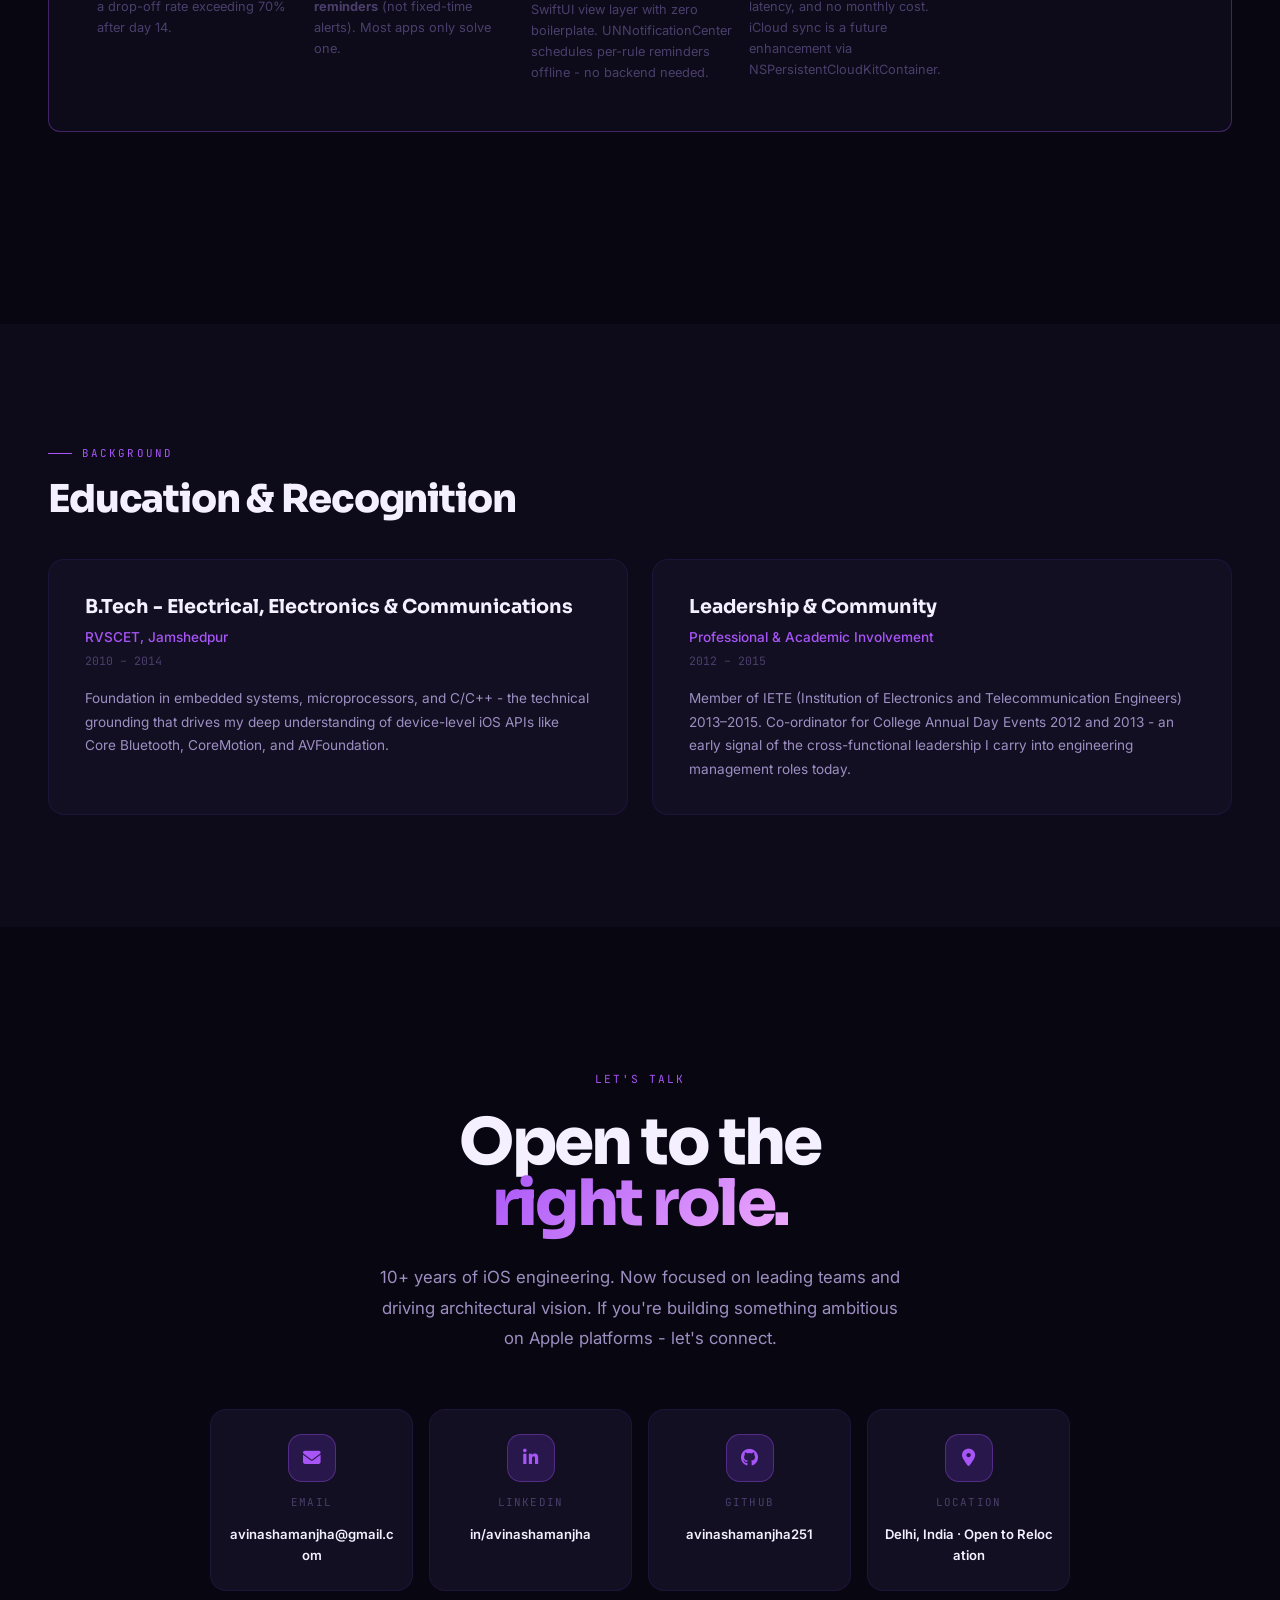
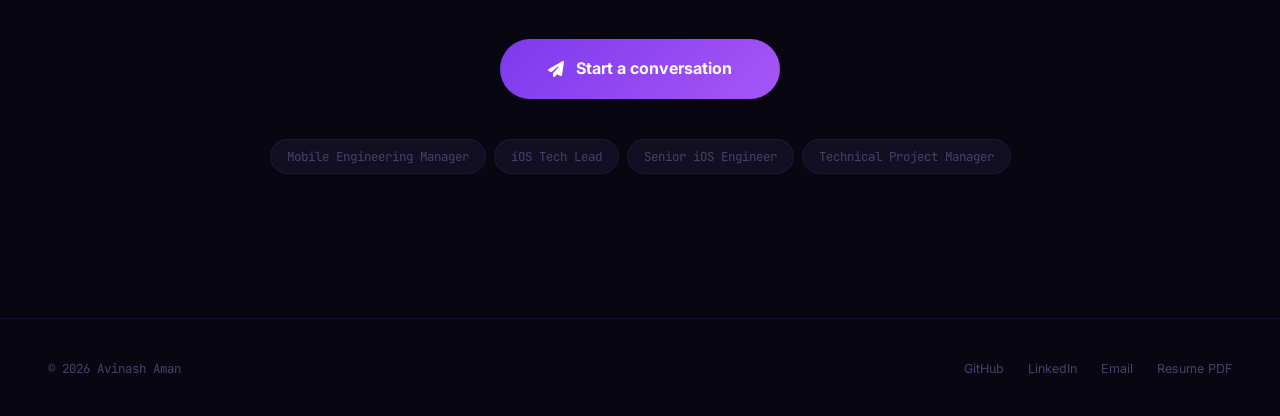
==== commit 0830365a: "feat: update portfolio project ordering, case study preview images and UI updates" ====
--- a/index.html
+++ b/index.html
@@ -1,1169 +1,1460 @@
 <!DOCTYPE html>
 <html lang="en">
+
 <head>
   <meta charset="UTF-8">
   <meta name="viewport" content="width=device-width, initial-scale=1.0">
-  <title>Avinash Aman — Senior iOS Engineer & Mobile Lead</title>
-  <meta name="description" content="Avinash Aman — Senior iOS Engineer with 10+ years building production-grade Apple Ecosystem apps. Expert in Swift, SwiftUI, Architecture, Blockchain & Wearables. Available for Tech Lead & Engineering Manager roles.">
+  <title>Avinash Aman - Senior iOS Engineer & Mobile Lead</title>
+  <meta name="description"
+    content="Avinash Aman - Senior iOS Engineer with 10+ years building production-grade Apple Ecosystem apps. Expert in Swift, SwiftUI, Architecture, Blockchain & Wearables. Available for Tech Lead & Engineering Manager roles.">
   <meta name="author" content="Avinash Aman">
   <meta property="og:type" content="website">
-  <meta property="og:title" content="Avinash Aman — Senior iOS Engineer">
-  <meta property="og:description" content="10+ years of iOS engineering: blockchain health platforms, wearable integrations, real-time chat engines, architectural leadership.">
+  <meta property="og:title" content="Avinash Aman - Senior iOS Engineer">
+  <meta property="og:description"
+    content="10+ years of iOS engineering: blockchain health platforms, wearable integrations, real-time chat engines, architectural leadership.">
 
   <link rel="preconnect" href="https://fonts.googleapis.com">
   <link rel="preconnect" href="https://fonts.gstatic.com" crossorigin>
-  <link href="https://fonts.googleapis.com/css2?family=Sora:wght@400;600;700;800&family=Inter:wght@400;500;600&family=JetBrains+Mono:wght@400;500&display=swap" rel="stylesheet">
+  <link
+    href="https://fonts.googleapis.com/css2?family=Sora:wght@400;600;700;800&family=Inter:wght@400;500;600&family=JetBrains+Mono:wght@400;500&display=swap"
+    rel="stylesheet">
   <link rel="stylesheet" href="https://cdnjs.cloudflare.com/ajax/libs/font-awesome/6.5.0/css/all.min.css">
   <link rel="stylesheet" href="style.css">
 </head>
+
 <body>
 
-<div id="cursor"></div>
-<div id="cursor-ring"></div>
-
-<!-- ═══════════════ INTRO OVERLAY ═══════════════ -->
-<div id="intro-overlay">
-  <!-- Ambient sparkles -->
-  <div class="intro-spark"></div>
-  <div class="intro-spark"></div>
-  <div class="intro-spark"></div>
-  <div class="intro-spark"></div>
-
-  <!-- Profile photo -->
-  <div class="intro-photo-wrap">
-    <div class="intro-photo-ring-1"></div>
-    <div class="intro-photo-ring-2"></div>
-    <img class="intro-photo-img" src="images/profile.png" alt="Avinash Aman">
-    <div class="intro-photo-glow"></div>
+  <div id="cursor"></div>
+  <div id="cursor-ring"></div>
+
+  <!-- ═══════════════ INTRO OVERLAY ═══════════════ -->
+  <div id="intro-overlay">
+    <!-- Ambient sparkles -->
+    <div class="intro-spark"></div>
+    <div class="intro-spark"></div>
+    <div class="intro-spark"></div>
+    <div class="intro-spark"></div>
+    <div class="intro-spark"></div>
+    <div class="intro-spark"></div>
+
+    <!-- Core: profile photo + wave hand (this whole block morphs right) -->
+    <div id="intro-core">
+      <div class="intro-photo-wrap">
+        <div class="intro-photo-ring"></div>
+        <div class="intro-photo-ring-2"></div>
+        <div class="intro-orbit-dot"></div>
+        <div class="intro-photo-frame">
+          <img src="images/profile.png" alt="Avinash Aman">
+        </div>
+        <div class="intro-wave-hand" id="introWaveHand">👋</div>
+        <div class="intro-photo-glow"></div>
+      </div>
+      <!-- Name + title -->
+      <div class="intro-name">
+        <h2>Avinash Aman</h2>
+        <p>Senior iOS Engineer &middot; iOS Lead</p>
+      </div>
+    </div><!-- /#intro-core -->
+
+    <div class="intro-hint">Move anywhere to enter</div>
   </div>
 
-  <!-- Full-body avatar SVG (appears on first interaction) -->
-  <svg class="intro-body-svg" id="intro-body-svg" viewBox="0 0 260 220" fill="none" xmlns="http://www.w3.org/2000/svg">
-    <defs>
-      <radialGradient id="bodyg" cx="50%" cy="0%" r="100%">
-        <stop offset="0%" stop-color="#2d1b69"/>
-        <stop offset="100%" stop-color="#1a0f3a"/>
-      </radialGradient>
-      <filter id="glow-f" x="-30%" y="-30%" width="160%" height="160%">
-        <feGaussianBlur stdDeviation="5" result="blur"/>
-        <feMerge><feMergeNode in="blur"/><feMergeNode in="SourceGraphic"/></feMerge>
-      </filter>
-      <linearGradient id="laptopg" x1="0%" y1="0%" x2="100%" y2="100%">
-        <stop offset="0%" stop-color="#7c3aed"/>
-        <stop offset="100%" stop-color="#a855f7"/>
-      </linearGradient>
-    </defs>
-
-    <!-- Shoulders / neck connect -->
-    <path d="M90 14 Q130 2 170 14 L178 40 Q130 28 82 40 Z" fill="#1a1535"/>
-
-    <!-- Torso -->
-    <rect x="75" y="36" width="110" height="90" rx="18" fill="url(#bodyg)" stroke="rgba(124,58,237,0.3)" stroke-width="1"/>
-
-    <!-- Left arm (resting on laptop) -->
-    <path d="M75 55 Q50 78 46 118" stroke="#1d1440" stroke-width="20" stroke-linecap="round" fill="none"/>
-    <circle cx="46" cy="124" r="11" fill="#d4a27a"/>
-
-    <!-- Right waving arm group -->
-    <g id="wave-arm-g">
-      <path d="M185 52 Q215 32 228 8" stroke="#1d1440" stroke-width="20" stroke-linecap="round" fill="none"/>
-      <!-- Hand -->
-      <ellipse cx="231" cy="5" rx="13" ry="12" fill="#d4a27a"/>
-      <!-- Fingers -->
-      <line x1="222" y1="-3" x2="218" y2="-11" stroke="#d4a27a" stroke-width="5" stroke-linecap="round"/>
-      <line x1="228" y1="-5" x2="226" y2="-14" stroke="#d4a27a" stroke-width="5" stroke-linecap="round"/>
-      <line x1="234" y1="-5" x2="234" y2="-14" stroke="#d4a27a" stroke-width="5" stroke-linecap="round"/>
-      <line x1="239" y1="-2" x2="241" y2="-10" stroke="#d4a27a" stroke-width="5" stroke-linecap="round"/>
-    </g>
-
-    <!-- Laptop base -->
-    <rect x="38" y="126" width="184" height="12" rx="6" fill="url(#laptopg)" opacity="0.85" filter="url(#glow-f)"/>
-
-    <!-- Laptop screen -->
-    <rect x="58" y="78" width="144" height="90" rx="8" fill="#0a0612" stroke="url(#laptopg)" stroke-width="1.5"/>
-    <rect x="65" y="85" width="130" height="76" rx="5" fill="#0f0b20"/>
-
-    <!-- Screen code lines -->
-    <rect x="72" y="93" width="55" height="3" rx="1.5" fill="#7c3aed" opacity="0.8"/>
-    <rect x="72" y="101" width="80" height="3" rx="1.5" fill="#a855f7" opacity="0.6"/>
-    <rect x="80" y="109" width="45" height="3" rx="1.5" fill="#f0abfc" opacity="0.5"/>
-    <rect x="72" y="117" width="70" height="3" rx="1.5" fill="#7c3aed" opacity="0.7"/>
-    <rect x="80" y="125" width="35" height="3" rx="1.5" fill="#a855f7" opacity="0.5"/>
-    <rect x="72" y="133" width="60" height="3" rx="1.5" fill="#34d399" opacity="0.6"/>
-    <rect x="80" y="141" width="50" height="3" rx="1.5" fill="#7c3aed" opacity="0.5"/>
-
-    <!-- Screen cursor blink -->
-    <rect x="132" y="141" width="2" height="8" rx="1" fill="#a855f7">
-      <animate attributeName="opacity" values="1;0;1" dur="1s" repeatCount="indefinite"/>
-    </rect>
-
-    <!-- Sitting legs -->
-    <rect x="85" y="122" width="90" height="60" rx="12" fill="#120f22"/>
-
-    <!-- Floating glow under laptop -->
-    <ellipse cx="130" cy="160" rx="70" ry="12" fill="rgba(124,58,237,0.2)" filter="url(#glow-f)"/>
-
-    <!-- Ambient particles -->
-    <circle cx="22" cy="60" r="3" fill="#a855f7" opacity="0.7">
-      <animate attributeName="cy" values="60;50;60" dur="2.5s" repeatCount="indefinite"/>
-      <animate attributeName="opacity" values="0.7;0.2;0.7" dur="2.5s" repeatCount="indefinite"/>
-    </circle>
-    <circle cx="240" cy="90" r="2.5" fill="#f0abfc" opacity="0.6">
-      <animate attributeName="cy" values="90;80;90" dur="3s" repeatCount="indefinite"/>
-      <animate attributeName="opacity" values="0.6;0.1;0.6" dur="3s" repeatCount="indefinite"/>
-    </circle>
-    <circle cx="35" cy="155" r="4" fill="#7c3aed" opacity="0.4">
-      <animate attributeName="cy" values="155;145;155" dur="3.5s" repeatCount="indefinite"/>
-    </circle>
-  </svg>
-
-  <!-- Name + hint -->
-  <div class="intro-name">
-    <h2>Avinash Aman</h2>
-    <p>Senior iOS Engineer · Tech Lead</p>
-  </div>
-  <div class="intro-hint">Move anywhere to continue</div>
-</div>
-
-<!-- ═══════════════ NAV ═══════════════ -->
-<nav class="nav" id="mainNav">
-  <a href="#hero" class="nav-logo">AA<span class="dot">.</span></a>
-  <ul class="nav-links" id="navLinks">
-    <li><a href="#about" class="nav-link">About</a></li>
-    <li><a href="#skills" class="nav-link">Skills</a></li>
-    <li><a href="#experience" class="nav-link">Experience</a></li>
-    <li><a href="#projects" class="nav-link">Projects</a></li>
-    <li><a href="#casestudies" class="nav-link">Case Studies</a></li>
-    <li><a href="#contact" class="nav-link">Contact</a></li>
-  </ul>
-  <div style="display:flex;align-items:center;gap:1rem;">
-    <a href="Avinash_Aman_CV.pdf" download class="nav-cta">
-      <i class="fa-solid fa-arrow-down-to-bracket"></i> Resume
-    </a>
-    <button class="mobile-menu-btn" id="mobileMenuBtn" aria-label="Toggle Menu">
-      <i class="fa-solid fa-bars"></i>
-    </button>
-  </div>
-</nav>
-
-<!-- ═══════════════ HERO ═══════════════ -->
-<section class="hero" id="hero">
-  <!-- Background -->
-  <div class="hero-bg">
-    <div class="orb orb-1"></div>
-    <div class="orb orb-2"></div>
-    <div class="orb orb-3"></div>
-    <div class="hero-grid-lines"></div>
-  </div>
-
-  <!-- Left: Text content -->
-  <div class="hero-content">
-    <div class="hero-badge">
-      <span class="badge-dot"></span>
-      Available · Tech Lead · Engineering Manager · Senior iOS
-    </div>
-
-    <h1 class="hero-title">
-      <span class="block">Building</span>
-      <span class="block indent violet-text">iOS that</span>
-      <span class="block">matters.</span>
-    </h1>
-
-    <p class="hero-sub">
-      10+ years engineering production-grade Apple Ecosystem apps — from blockchain health platforms to real-time social engines. I architect, lead, and ship.
-    </p>
-
-    <div class="hero-actions">
-      <a href="#projects" class="btn-primary">
-        <i class="fa-solid fa-layer-group"></i> View My Work
+  <!-- ═══════════════ NAV ═══════════════ -->
+  <nav class="nav" id="mainNav">
+    <a href="#hero" class="nav-logo">AA<span class="dot">.</span></a>
+    <ul class="nav-links" id="navLinks">
+      <li><a href="#about" class="nav-link">About</a></li>
+      <li><a href="#skills" class="nav-link">Skills</a></li>
+      <li><a href="#experience" class="nav-link">Experience</a></li>
+      <li><a href="#projects" class="nav-link">Projects</a></li>
+      <li><a href="#casestudies" class="nav-link">Case Studies</a></li>
+      <li><a href="#contact" class="nav-link">Contact</a></li>
+    </ul>
+    <div style="display:flex;align-items:center;gap:1rem;">
+      <a href="Avinash_Aman_CV.pdf" download class="nav-cta">
+        <i class="fa-solid fa-arrow-down-to-bracket"></i> Resume
       </a>
-      <a href="#casestudies" class="btn-ghost">
-        <i class="fa-solid fa-book-open"></i> Case Studies
-      </a>
-      <button class="btn-ghost" onclick="copyToClipboard('avinashamanjha@gmail.com','Email')">
-        <i class="fa-regular fa-envelope"></i> Email Me
+      <button class="mobile-menu-btn" id="mobileMenuBtn" aria-label="Toggle Menu">
+        <i class="fa-solid fa-bars"></i>
       </button>
     </div>
-
-    <div class="hero-stats">
-      <div>
-        <div class="stat-val violet-text" id="stat1">10+</div>
-        <div class="stat-lbl">Years engineering</div>
-      </div>
-      <div>
-        <div class="stat-val violet-text" id="stat2">200K+</div>
-        <div class="stat-lbl">Active users shipped to</div>
-      </div>
-      <div>
-        <div class="stat-val violet-text" id="stat3">8+</div>
-        <div class="stat-lbl">Flagship apps</div>
-      </div>
-      <div>
-        <div class="stat-val violet-text" id="stat4">0</div>
-        <div class="stat-lbl">Deployment failures</div>
-      </div>
+  </nav>
+
+  <!-- ═══════════════ HERO ═══════════════ -->
+  <section class="hero" id="hero">
+    <!-- Background -->
+    <div class="hero-bg">
+      <div class="orb orb-1"></div>
+      <div class="orb orb-2"></div>
+      <div class="orb orb-3"></div>
+      <div class="hero-grid-lines"></div>
+    </div>
+
+    <!-- Left: Text content -->
+    <div class="hero-content">
+      <div class="hero-badge">
+        <span class="badge-dot"></span>
+        Available · Tech Lead · Engineering Manager · Senior iOS
+      </div>
+
+      <h1 class="hero-title">
+        <span class="block">Building</span>
+        <span class="block indent violet-text">iOS that</span>
+        <span class="block">matters.</span>
+      </h1>
+
+      <p class="hero-sub">
+        10+ years engineering production-grade Apple Ecosystem apps - from blockchain health platforms to real-time
+        social engines. I architect, lead, and ship.
+      </p>
+
+      <div class="hero-actions">
+        <a href="#projects" class="btn-primary">
+          <i class="fa-solid fa-layer-group"></i> View My Work
+        </a>
+        <a href="#casestudies" class="btn-ghost">
+          <i class="fa-solid fa-book-open"></i> Case Studies
+        </a>
+        <button class="btn-ghost" onclick="copyToClipboard('avinashamanjha@gmail.com','Email')">
+          <i class="fa-regular fa-envelope"></i> Email Me
+        </button>
+      </div>
+
+      <div class="hero-stats">
+        <div>
+          <div class="stat-val violet-text" id="stat1">10+</div>
+          <div class="stat-lbl">Years engineering</div>
+        </div>
+        <div>
+          <div class="stat-val violet-text" id="stat2">200K+</div>
+          <div class="stat-lbl">Active users shipped to</div>
+        </div>
+        <div>
+          <div class="stat-val violet-text" id="stat3">8+</div>
+          <div class="stat-lbl">Flagship apps</div>
+        </div>
+        <div>
+          <div class="stat-val violet-text" id="stat4">0</div>
+          <div class="stat-lbl">Deployment failures</div>
+        </div>
+      </div>
+    </div>
+
+    <!-- Right: Profile -->
+    <!-- Profile pane with floating context badges -->
+    <div class="hero-profile-pane">
+      <div class="profile-context">
+        <!-- Floating info badges -->
+        <div class="profile-badge pb-tl">
+          <span class="pb-icon">🏗️</span> iOS Architect
+        </div>
+        <div class="profile-badge pb-tr">
+          <span class="pb-icon">⚡</span> 10+ Years
+        </div>
+        <div class="profile-badge pb-bl">
+          <span class="pb-icon">👥</span> 200K+ Users
+        </div>
+        <div class="profile-badge pb-br">
+          <span class="pb-dot"></span> Open to Work
+        </div>
+
+        <div class="profile-float-inner">
+          <div class="profile-wrap">
+            <div class="profile-ring"></div>
+            <div class="profile-ring-2"></div>
+            <div class="orbit-dot"></div>
+            <div class="orbit-dot"></div>
+            <div class="profile-img-frame">
+              <img src="images/profile.png" alt="Avinash Aman" />
+            </div>
+            <div class="profile-glow"></div>
+          </div>
+        </div>
+      </div>
+    </div>
+
+    <div class="scroll-hint">
+      <span> </span>
+      <div class="scroll-line"></div>
+    </div>
+  </section>
+
+  <!-- ═══════════════ MARQUEE TICKER ═══════════════ -->
+  <div class="marquee-section" aria-hidden="true">
+    <div class="marquee-track">
+      <span class="marquee-item"><i class="fa-solid fa-diamond"></i> Swift 5.x</span>
+      <span class="marquee-sep">·</span>
+      <span class="marquee-item"><i class="fa-solid fa-diamond"></i> SwiftUI</span>
+      <span class="marquee-sep">·</span>
+      <span class="marquee-item"><i class="fa-solid fa-diamond"></i> UIKit</span>
+      <span class="marquee-sep">·</span>
+      <span class="marquee-item"><i class="fa-solid fa-diamond"></i> Core Data</span>
+      <span class="marquee-sep">·</span>
+      <span class="marquee-item"><i class="fa-solid fa-diamond"></i> HealthKit</span>
+      <span class="marquee-sep">·</span>
+      <span class="marquee-item"><i class="fa-solid fa-diamond"></i> Combine</span>
+      <span class="marquee-sep">·</span>
+      <span class="marquee-item"><i class="fa-solid fa-diamond"></i> AVFoundation</span>
+      <span class="marquee-sep">·</span>
+      <span class="marquee-item"><i class="fa-solid fa-diamond"></i> WatchKit</span>
+      <span class="marquee-sep">·</span>
+      <span class="marquee-item"><i class="fa-solid fa-diamond"></i> MapKit</span>
+      <span class="marquee-sep">·</span>
+      <span class="marquee-item"><i class="fa-solid fa-diamond"></i> WebRTC</span>
+      <span class="marquee-sep">·</span>
+      <span class="marquee-item"><i class="fa-solid fa-diamond"></i> XMPP</span>
+      <span class="marquee-sep">·</span>
+      <span class="marquee-item"><i class="fa-solid fa-diamond"></i> Metal</span>
+      <span class="marquee-sep">·</span>
+      <span class="marquee-item"><i class="fa-solid fa-diamond"></i> MVVM + Clean</span>
+      <span class="marquee-sep">·</span>
+      <span class="marquee-item"><i class="fa-solid fa-diamond"></i> Fastlane</span>
+      <span class="marquee-sep">·</span>
+      <span class="marquee-item"><i class="fa-solid fa-diamond"></i> Core Location</span>
+      <span class="marquee-sep">·</span>
+      <!-- Duplicate for infinite loop -->
+      <span class="marquee-item"><i class="fa-solid fa-diamond"></i> Swift 5.x</span>
+      <span class="marquee-sep">·</span>
+      <span class="marquee-item"><i class="fa-solid fa-diamond"></i> SwiftUI</span>
+      <span class="marquee-sep">·</span>
+      <span class="marquee-item"><i class="fa-solid fa-diamond"></i> UIKit</span>
+      <span class="marquee-sep">·</span>
+      <span class="marquee-item"><i class="fa-solid fa-diamond"></i> Core Data</span>
+      <span class="marquee-sep">·</span>
+      <span class="marquee-item"><i class="fa-solid fa-diamond"></i> HealthKit</span>
+      <span class="marquee-sep">·</span>
+      <span class="marquee-item"><i class="fa-solid fa-diamond"></i> Combine</span>
+      <span class="marquee-sep">·</span>
+      <span class="marquee-item"><i class="fa-solid fa-diamond"></i> AVFoundation</span>
+      <span class="marquee-sep">·</span>
+      <span class="marquee-item"><i class="fa-solid fa-diamond"></i> WatchKit</span>
+      <span class="marquee-sep">·</span>
+      <span class="marquee-item"><i class="fa-solid fa-diamond"></i> MapKit</span>
+      <span class="marquee-sep">·</span>
+      <span class="marquee-item"><i class="fa-solid fa-diamond"></i> WebRTC</span>
+      <span class="marquee-sep">·</span>
+      <span class="marquee-item"><i class="fa-solid fa-diamond"></i> XMPP</span>
+      <span class="marquee-sep">·</span>
+      <span class="marquee-item"><i class="fa-solid fa-diamond"></i> Metal</span>
+      <span class="marquee-sep">·</span>
+      <span class="marquee-item"><i class="fa-solid fa-diamond"></i> MVVM + Clean</span>
+      <span class="marquee-sep">·</span>
+      <span class="marquee-item"><i class="fa-solid fa-diamond"></i> Fastlane</span>
+      <span class="marquee-sep">·</span>
+      <span class="marquee-item"><i class="fa-solid fa-diamond"></i> Core Location</span>
+      <span class="marquee-sep">·</span>
     </div>
   </div>
 
-  <!-- Right: Profile -->
-  <div class="hero-profile-pane">
-    <div class="profile-float-inner">
-      <div class="profile-wrap">
-        <div class="profile-ring"></div>
-        <div class="profile-ring-2"></div>
-        <div class="orbit-dot"></div>
-        <div class="orbit-dot"></div>
-        <div class="profile-img-frame">
-          <img src="images/profile.png" alt="Avinash Aman" />
-        </div>
-        <div class="profile-glow"></div>
+  <!-- ═══════════════ ABOUT ═══════════════ -->
+  <section class="about-section" id="about">
+    <div class="about-editorial">
+      <div class="about-left-rail">
+        <span class="rail-label">About Me</span>
+      </div>
+      <div class="about-right-content">
+        <div class="section-label reveal">Who I Am</div>
+        <h2 class="about-headline reveal d1">
+          Engineering lead<br>who ships,<br><span class="violet-text">not just codes.</span>
+        </h2>
+        <p class="about-body-text reveal d2">
+          Based in <strong>Delhi, India</strong>. I'm a Senior iOS Engineer with a decade of delivering high-stakes
+          mobile products - healthcare, blockchain, real-time messaging, wearables. I've grown from individual
+          contributor to <strong>leading architecture, mentoring teams</strong>, and driving zero-failure production
+          releases.
+        </p>
+        <p class="about-body-text reveal d3">
+          What sets me apart is the intersection of <strong>deep technical execution</strong> with <strong>product
+            thinking</strong>. I push back on the right decisions, own the architecture end-to-end, and ensure what
+          reaches the App Store is something users and stakeholders are genuinely proud of.
+        </p>
+
+        <div class="values-row">
+          <div class="val-card reveal">
+            <div class="val-icon">🏗️</div>
+            <div class="val-name">Architecture First</div>
+            <div class="val-desc">MVVM, Clean Architecture, Modular design - built to age well under scale.</div>
+          </div>
+          <div class="val-card reveal d1">
+            <div class="val-icon">⚡</div>
+            <div class="val-name">Execution Speed</div>
+            <div class="val-desc">From scoping to App Store without sacrificing quality or stability.</div>
+          </div>
+          <div class="val-card reveal d2">
+            <div class="val-icon">👥</div>
+            <div class="val-name">Team Leadership</div>
+            <div class="val-desc">Mentoring, code reviews, and aligning engineering with product vision.</div>
+          </div>
+          <div class="val-card reveal d3">
+            <div class="val-icon">📊</div>
+            <div class="val-name">Metrics-Driven</div>
+            <div class="val-desc">Every feature tied to a measurable business outcome - DAU, retention, engagement.
+            </div>
+          </div>
+        </div>
       </div>
     </div>
-  </div>
-
-  <div class="scroll-hint">
-    <span>Scroll</span>
-    <div class="scroll-line"></div>
-  </div>
-</section>
-
-<!-- ═══════════════ MARQUEE TICKER ═══════════════ -->
-<div class="marquee-section" aria-hidden="true">
-  <div class="marquee-track">
-    <span class="marquee-item"><i class="fa-solid fa-diamond"></i> Swift 5.x</span>
-    <span class="marquee-sep">·</span>
-    <span class="marquee-item"><i class="fa-solid fa-diamond"></i> SwiftUI</span>
-    <span class="marquee-sep">·</span>
-    <span class="marquee-item"><i class="fa-solid fa-diamond"></i> UIKit</span>
-    <span class="marquee-sep">·</span>
-    <span class="marquee-item"><i class="fa-solid fa-diamond"></i> Core Data</span>
-    <span class="marquee-sep">·</span>
-    <span class="marquee-item"><i class="fa-solid fa-diamond"></i> HealthKit</span>
-    <span class="marquee-sep">·</span>
-    <span class="marquee-item"><i class="fa-solid fa-diamond"></i> Combine</span>
-    <span class="marquee-sep">·</span>
-    <span class="marquee-item"><i class="fa-solid fa-diamond"></i> AVFoundation</span>
-    <span class="marquee-sep">·</span>
-    <span class="marquee-item"><i class="fa-solid fa-diamond"></i> WatchKit</span>
-    <span class="marquee-sep">·</span>
-    <span class="marquee-item"><i class="fa-solid fa-diamond"></i> MapKit</span>
-    <span class="marquee-sep">·</span>
-    <span class="marquee-item"><i class="fa-solid fa-diamond"></i> WebRTC</span>
-    <span class="marquee-sep">·</span>
-    <span class="marquee-item"><i class="fa-solid fa-diamond"></i> XMPP</span>
-    <span class="marquee-sep">·</span>
-    <span class="marquee-item"><i class="fa-solid fa-diamond"></i> Metal</span>
-    <span class="marquee-sep">·</span>
-    <span class="marquee-item"><i class="fa-solid fa-diamond"></i> MVVM + Clean</span>
-    <span class="marquee-sep">·</span>
-    <span class="marquee-item"><i class="fa-solid fa-diamond"></i> Fastlane</span>
-    <span class="marquee-sep">·</span>
-    <span class="marquee-item"><i class="fa-solid fa-diamond"></i> Core Location</span>
-    <span class="marquee-sep">·</span>
-    <!-- Duplicate for infinite loop -->
-    <span class="marquee-item"><i class="fa-solid fa-diamond"></i> Swift 5.x</span>
-    <span class="marquee-sep">·</span>
-    <span class="marquee-item"><i class="fa-solid fa-diamond"></i> SwiftUI</span>
-    <span class="marquee-sep">·</span>
-    <span class="marquee-item"><i class="fa-solid fa-diamond"></i> UIKit</span>
-    <span class="marquee-sep">·</span>
-    <span class="marquee-item"><i class="fa-solid fa-diamond"></i> Core Data</span>
-    <span class="marquee-sep">·</span>
-    <span class="marquee-item"><i class="fa-solid fa-diamond"></i> HealthKit</span>
-    <span class="marquee-sep">·</span>
-    <span class="marquee-item"><i class="fa-solid fa-diamond"></i> Combine</span>
-    <span class="marquee-sep">·</span>
-    <span class="marquee-item"><i class="fa-solid fa-diamond"></i> AVFoundation</span>
-    <span class="marquee-sep">·</span>
-    <span class="marquee-item"><i class="fa-solid fa-diamond"></i> WatchKit</span>
-    <span class="marquee-sep">·</span>
-    <span class="marquee-item"><i class="fa-solid fa-diamond"></i> MapKit</span>
-    <span class="marquee-sep">·</span>
-    <span class="marquee-item"><i class="fa-solid fa-diamond"></i> WebRTC</span>
-    <span class="marquee-sep">·</span>
-    <span class="marquee-item"><i class="fa-solid fa-diamond"></i> XMPP</span>
-    <span class="marquee-sep">·</span>
-    <span class="marquee-item"><i class="fa-solid fa-diamond"></i> Metal</span>
-    <span class="marquee-sep">·</span>
-    <span class="marquee-item"><i class="fa-solid fa-diamond"></i> MVVM + Clean</span>
-    <span class="marquee-sep">·</span>
-    <span class="marquee-item"><i class="fa-solid fa-diamond"></i> Fastlane</span>
-    <span class="marquee-sep">·</span>
-    <span class="marquee-item"><i class="fa-solid fa-diamond"></i> Core Location</span>
-    <span class="marquee-sep">·</span>
-  </div>
-</div>
-
-<!-- ═══════════════ ABOUT ═══════════════ -->
-<section class="about-section" id="about">
-  <div class="about-editorial">
-    <div class="about-left-rail">
-      <span class="rail-label">About Me</span>
+  </section>
+
+  <!-- ═══════════════ SKILLS ═══════════════ -->
+  <section class="skills-section" id="skills">
+    <div class="container">
+      <div class="section-label reveal">Technical Arsenal</div>
+      <h2 class="section-heading reveal d1"
+        style="font-family:var(--font-display);font-size:clamp(2rem,3.5vw,3.5rem);font-weight:800;letter-spacing:-0.03em;margin-bottom:1rem;line-height:1.05;">
+        Core Competencies</h2>
+      <p style="color:var(--text-secondary);font-size:1rem;max-width:500px;line-height:1.75;margin-bottom:3rem;"
+        class="reveal d2">The tools and patterns I trust in production environments - at scale, under pressure.</p>
+
+      <div class="skills-grid">
+        <div class="skill-group reveal">
+          <div class="sk-cat">Languages</div>
+          <div class="sk-title">Primary Stack</div>
+          <div class="pill-row">
+            <span class="pill">Swift 5.x</span><span class="pill">SwiftUI</span><span class="pill">Objective-C</span>
+          </div>
+        </div>
+        <div class="skill-group reveal d1">
+          <div class="sk-cat">Apple Frameworks</div>
+          <div class="sk-title">Platform Expertise</div>
+          <div class="pill-row">
+            <span class="pill">UIKit</span><span class="pill">Core Data</span><span class="pill">Core
+              Graphics</span><span class="pill">Core Animation</span><span class="pill">MapKit</span><span
+              class="pill">Core Location</span><span class="pill">Combine</span><span class="pill">WatchKit</span><span
+              class="pill">HealthKit</span><span class="pill">AVFoundation</span>
+          </div>
+        </div>
+        <div class="skill-group reveal d2">
+          <div class="sk-cat">Architecture & Patterns</div>
+          <div class="sk-title">Design Decisions</div>
+          <div class="pill-row">
+            <span class="pill">MVVM</span><span class="pill">Clean Architecture</span><span class="pill">Modular
+              Design</span><span class="pill">MVC</span><span class="pill">SOLID Principles</span>
+          </div>
+        </div>
+        <div class="skill-group reveal">
+          <div class="sk-cat">Networking & Protocols</div>
+          <div class="sk-title">Connectivity Layer</div>
+          <div class="pill-row">
+            <span class="pill">RESTful APIs</span><span class="pill">XMPP</span><span class="pill">WebRTC</span><span
+              class="pill">APNS</span><span class="pill">JSON/XML</span>
+          </div>
+        </div>
+        <div class="skill-group reveal d1">
+          <div class="sk-cat">DevOps & CI/CD</div>
+          <div class="sk-title">Delivery Pipeline</div>
+          <div class="pill-row">
+            <span class="pill">Fastlane</span><span class="pill">TestFlight</span><span class="pill">App Store
+              Connect</span><span class="pill">Git</span><span class="pill">CocoaPods</span><span class="pill">Swift
+              PM</span>
+          </div>
+        </div>
+        <div class="skill-group reveal d2">
+          <div class="sk-cat">Leadership & Process</div>
+          <div class="sk-title">Beyond the Code</div>
+          <div class="pill-row">
+            <span class="pill">Agile / Scrum</span><span class="pill">Code Review</span><span class="pill">Tech
+              Mentorship</span><span class="pill">Product Discovery</span><span class="pill">XCTest / TDD</span>
+          </div>
+        </div>
+      </div>
     </div>
-    <div class="about-right-content">
-      <div class="section-label reveal">Who I Am</div>
-      <h2 class="about-headline reveal d1">
-        Engineering lead<br>who ships,<br><span class="violet-text">not just codes.</span>
-      </h2>
-      <p class="about-body-text reveal d2">
-        Based in <strong>Delhi, India</strong>. I'm a Senior iOS Engineer with a decade of delivering high-stakes mobile products — healthcare, blockchain, real-time messaging, wearables. I've grown from individual contributor to <strong>leading architecture, mentoring teams</strong>, and driving zero-failure production releases.
+  </section>
+
+  <!-- ═══════════════ EXPERIENCE ═══════════════ -->
+  <section class="exp-section" id="experience">
+    <div class="container">
+      <div class="section-label reveal">Career</div>
+      <h2
+        style="font-family:var(--font-display);font-size:clamp(2rem,3.5vw,3.5rem);font-weight:800;letter-spacing:-0.03em;margin-bottom:1rem;line-height:1.05;color:var(--text-primary);"
+        class="reveal d1">Professional Timeline</h2>
+      <p style="color:var(--text-secondary);font-size:1rem;max-width:500px;line-height:1.75;margin-bottom:4rem;"
+        class="reveal d2">A decade of building, shipping, and leading - at startups, freelance, and product companies.
       </p>
-      <p class="about-body-text reveal d3">
-        What sets me apart is the intersection of <strong>deep technical execution</strong> with <strong>product thinking</strong>. I push back on the right decisions, own the architecture end-to-end, and ensure what reaches the App Store is something users and stakeholders are genuinely proud of.
-      </p>
-
-      <div class="values-row">
-        <div class="val-card reveal">
-          <div class="val-icon">🏗️</div>
-          <div class="val-name">Architecture First</div>
-          <div class="val-desc">MVVM, Clean Architecture, Modular design — built to age well under scale.</div>
-        </div>
-        <div class="val-card reveal d1">
-          <div class="val-icon">⚡</div>
-          <div class="val-name">Execution Speed</div>
-          <div class="val-desc">From scoping to App Store without sacrificing quality or stability.</div>
-        </div>
-        <div class="val-card reveal d2">
-          <div class="val-icon">👥</div>
-          <div class="val-name">Team Leadership</div>
-          <div class="val-desc">Mentoring, code reviews, and aligning engineering with product vision.</div>
-        </div>
-        <div class="val-card reveal d3">
-          <div class="val-icon">📊</div>
-          <div class="val-name">Metrics-Driven</div>
-          <div class="val-desc">Every feature tied to a measurable business outcome — DAU, retention, engagement.</div>
+
+      <div class="exp-list">
+        <!-- LivWell -->
+        <div class="exp-entry reveal">
+          <div class="exp-date-col">
+            <div class="exp-yr">Feb 2021<br>- Present</div>
+          </div>
+          <div class="exp-body">
+            <div class="exp-role">Senior iOS Engineer & Tech Lead</div>
+            <div class="exp-co">LivWell - Move. Burn. Earn. Repeat.</div>
+            <div class="story-card">
+              <p>A wellness platform with <strong>200,000+ active users</strong> needed a differentiated retention
+                strategy. Led the design and delivery of a blockchain-based coin-reward engine where physical activity
+                translates to spendable tokens. Architected the modular SwiftUI interface and coordinated wearable SDK
+                integrations, resulting in <span class="metric">+40% DAU growth</span>.</p>
+            </div>
+            <div class="story-card">
+              <p>Overhauled the push notification infrastructure - moving from batch blasts to intelligent, contextual
+                delivery using APNS and cloud messaging APIs with time-based triggers. Result: <span class="metric">+30%
+                  retention</span> within two release cycles.</p>
+            </div>
+            <div class="story-card">
+              <p>Owned the entire release engineering pipeline - certificates, provisioning profiles, CI/CD flows via
+                <strong>Fastlane</strong> automation - achieving <span class="metric">0 deployment failures</span>
+                across all major releases.
+              </p>
+            </div>
+          </div>
+        </div>
+
+        <!-- Freelance -->
+        <div class="exp-entry reveal">
+          <div class="exp-date-col">
+            <div class="exp-yr">Oct 2017<br>- Feb 2021</div>
+          </div>
+          <div class="exp-body">
+            <div class="exp-role">Freelance iOS Developer & Mobile Consultant</div>
+            <div class="exp-co">Self-Employed - 5+ Client Projects</div>
+            <div class="story-card">
+              <p>Delivered <strong>5+ production iOS applications</strong> across fintech, social, and retail domains. I
+                owned everything from architecture decisions to App Store submission. Built reusable UIKit component
+                libraries that cut client UI development cycles by <span class="metric">35% faster delivery</span>
+                across engagements.</p>
+            </div>
+            <div class="story-card">
+              <p>Standardised backend integration patterns across projects - RESTful APIs, JSON/XML parsing, and offline
+                data sync - creating consistent, maintainable codebases that significantly reduced QA overhead.</p>
+            </div>
+          </div>
+        </div>
+
+        <!-- AppRoutes -->
+        <div class="exp-entry reveal">
+          <div class="exp-date-col">
+            <div class="exp-yr">Feb 2016<br>- Oct 2017</div>
+          </div>
+          <div class="exp-body">
+            <div class="exp-role">iOS Developer</div>
+            <div class="exp-co">AppRoutes Services Pvt. Ltd.</div>
+            <div class="story-card">
+              <p>Took ownership of real-time chat infrastructure using <strong>XMPP protocol</strong> - architecting
+                offline queuing, message threading, and read receipts - supporting <span class="metric">10,000+
+                  concurrent users</span> with sub-second delivery.</p>
+            </div>
+            <div class="story-card">
+              <p>Implemented location-aware features using <strong>MapKit and Core Location</strong> - custom pin
+                clustering, geo-tagged content, and proximity search - forming the foundation for the Tiplr travel
+                discovery product.</p>
+            </div>
+          </div>
         </div>
       </div>
     </div>
-  </div>
-</section>
-
-<!-- ═══════════════ SKILLS ═══════════════ -->
-<section class="skills-section" id="skills">
-  <div class="container">
-    <div class="section-label reveal">Technical Arsenal</div>
-    <h2 class="section-heading reveal d1" style="font-family:var(--font-display);font-size:clamp(2rem,3.5vw,3.5rem);font-weight:800;letter-spacing:-0.03em;margin-bottom:1rem;line-height:1.05;">Core Competencies</h2>
-    <p style="color:var(--text-secondary);font-size:1rem;max-width:500px;line-height:1.75;margin-bottom:3rem;" class="reveal d2">The tools and patterns I trust in production environments — at scale, under pressure.</p>
-
-    <div class="skills-grid">
-      <div class="skill-group reveal">
-        <div class="sk-cat">Languages</div>
-        <div class="sk-title">Primary Stack</div>
-        <div class="pill-row">
-          <span class="pill">Swift 5.x</span><span class="pill">SwiftUI</span><span class="pill">Objective-C</span>
-        </div>
-      </div>
-      <div class="skill-group reveal d1">
-        <div class="sk-cat">Apple Frameworks</div>
-        <div class="sk-title">Platform Expertise</div>
-        <div class="pill-row">
-          <span class="pill">UIKit</span><span class="pill">Core Data</span><span class="pill">Core Graphics</span><span class="pill">Core Animation</span><span class="pill">MapKit</span><span class="pill">Core Location</span><span class="pill">Combine</span><span class="pill">WatchKit</span><span class="pill">HealthKit</span><span class="pill">AVFoundation</span>
-        </div>
-      </div>
-      <div class="skill-group reveal d2">
-        <div class="sk-cat">Architecture & Patterns</div>
-        <div class="sk-title">Design Decisions</div>
-        <div class="pill-row">
-          <span class="pill">MVVM</span><span class="pill">Clean Architecture</span><span class="pill">Modular Design</span><span class="pill">MVC</span><span class="pill">SOLID Principles</span>
-        </div>
-      </div>
-      <div class="skill-group reveal">
-        <div class="sk-cat">Networking & Protocols</div>
-        <div class="sk-title">Connectivity Layer</div>
-        <div class="pill-row">
-          <span class="pill">RESTful APIs</span><span class="pill">XMPP</span><span class="pill">WebRTC</span><span class="pill">APNS</span><span class="pill">JSON/XML</span>
-        </div>
-      </div>
-      <div class="skill-group reveal d1">
-        <div class="sk-cat">DevOps & CI/CD</div>
-        <div class="sk-title">Delivery Pipeline</div>
-        <div class="pill-row">
-          <span class="pill">Fastlane</span><span class="pill">TestFlight</span><span class="pill">App Store Connect</span><span class="pill">Git</span><span class="pill">CocoaPods</span><span class="pill">Swift PM</span>
-        </div>
-      </div>
-      <div class="skill-group reveal d2">
-        <div class="sk-cat">Leadership & Process</div>
-        <div class="sk-title">Beyond the Code</div>
-        <div class="pill-row">
-          <span class="pill">Agile / Scrum</span><span class="pill">Code Review</span><span class="pill">Tech Mentorship</span><span class="pill">Product Discovery</span><span class="pill">XCTest / TDD</span>
-        </div>
-      </div>
+  </section>
+
+  <!-- ═══════════════ PROJECTS ═══════════════ -->
+  <section class="projects-section" id="projects">
+    <div class="container">
+      <div class="section-label reveal">Portfolio</div>
+      <h2
+        style="font-family:var(--font-display);font-size:clamp(2rem,3.5vw,3.5rem);font-weight:800;letter-spacing:-0.03em;margin-bottom:1rem;line-height:1.05;color:var(--text-primary);"
+        class="reveal d1">Products I've Built</h2>
+      <p style="color:var(--text-secondary);font-size:1rem;max-width:500px;line-height:1.75;margin-bottom:2.5rem;"
+        class="reveal d2">Enterprise products I've led in production, and personal R&D projects exploring ideas beyond
+        the day job.</p>
+
+      <div class="proj-tabs reveal d2">
+        <button class="tab active" data-tab="enterprise">
+          <i class="fa-solid fa-building-user"></i> Enterprise & Flagship
+        </button>
+        <button class="tab" data-tab="rd">
+          <i class="fa-solid fa-flask-vial"></i> R&D & Open Source
+        </button>
+      </div>
+
+      <!-- ── Enterprise ── -->
+      <div class="ent-grid" id="entGrid">
+        <!-- LivWell -->
+        <div class="ent-card reveal">
+          <div class="ent-head">
+            <div class="app-icon">
+              <img src="images/livwell.jpg" alt="LivWell" onerror="this.parentNode.innerHTML='💪'">
+            </div>
+            <div>
+              <div class="app-name">LivWell</div>
+              <div class="app-cat">Health · Blockchain · Feb 2021 – Present</div>
+            </div>
+          </div>
+          <div class="ent-body">
+            <p class="ent-context">Wellness-meets-Web3 platform rewarding 200,000+ users with blockchain-backed health
+              coins for physical activity - turning fitness into a daily habit with tangible rewards.</p>
+            <div class="outcomes">
+              <div class="outcome"><i class="fa-solid fa-circle-check"></i><span>Architected coin-reward engine, social
+                  leaderboard, and wearable integration from scratch.</span></div>
+              <div class="outcome"><i class="fa-solid fa-circle-check"></i><span>DAU grew <strong>+40%</strong>
+                  post-launch; user retention improved <strong>+30%</strong>.</span></div>
+              <div class="outcome"><i class="fa-solid fa-circle-check"></i><span>Social API integrations lifted
+                  engagement signals by +25%.</span></div>
+            </div>
+          </div>
+          <div class="ent-foot">
+            <div class="tags"><span class="tag">Swift</span><span class="tag">SwiftUI</span><span
+                class="tag">APNS</span><span class="tag">Fastlane</span></div>
+            <a href="https://apps.apple.com/in/app/livwell-s%E1%BB%A9c-kh%E1%BB%8Fe-th%E1%BB%8Bnh-v%C6%B0%E1%BB%A3ng/id1509195628"
+              target="_blank" rel="noopener" class="store-link"><i class="fa-brands fa-apple"></i> App Store</a>
+          </div>
+        </div>
+
+        <!-- Pebble Go -->
+        <div class="ent-card reveal d1">
+          <div class="ent-head">
+            <div class="app-icon">
+              <img src="images/pebble-go.jpg" alt="Pebble Go" onerror="this.parentNode.innerHTML='⌚'">
+            </div>
+            <div>
+              <div class="app-name">Pebble Go</div>
+              <div class="app-cat">Health & Wearables · Jan 2023 – Jun 2026</div>
+            </div>
+          </div>
+          <div class="ent-body">
+            <p class="ent-context">Smartwatch companion for the Pebble Squad ecosystem. Users needed a unified interface
+              to monitor physical activity and maintain data integrity across Apple Watch and iPhone - without sync
+              failures.</p>
+            <div class="outcomes">
+              <div class="outcome"><i class="fa-solid fa-circle-check"></i><span>Background connectivity layer that
+                  eliminated data-gap events during workout sessions.</span></div>
+              <div class="outcome"><i class="fa-solid fa-circle-check"></i><span>Core Data schema with conflict
+                  resolution for bidirectional Watch–iPhone sync with zero data loss.</span></div>
+              <div class="outcome"><i class="fa-solid fa-circle-check"></i><span>Zero regression across all App Store
+                  updates on distributed user base.</span></div>
+            </div>
+          </div>
+          <div class="ent-foot">
+            <div class="tags"><span class="tag">Swift</span><span class="tag">Watch SDK</span><span class="tag">Core
+                Data</span><span class="tag">HealthKit</span></div>
+            <a href="https://apps.apple.com/in/app/pebble-go-pebblesquad/id6452240092" target="_blank" rel="noopener"
+              class="store-link"><i class="fa-brands fa-apple"></i> App Store</a>
+          </div>
+        </div>
+
+        <!-- Oodles -->
+        <div class="ent-card reveal d2">
+          <div class="ent-head">
+            <div class="app-icon" style="font-size:1.4rem;">🎁</div>
+            <div>
+              <div class="app-name">Oodles Rewards</div>
+              <div class="app-cat">Fintech · Loyalty · Oct 2017 – Aug 2020</div>
+            </div>
+          </div>
+          <div class="ent-body">
+            <p class="ent-context">Retail loyalty and cashback platform connecting shoppers to partner merchants. Users
+              needed a seamless way to track rewards and redeem cashback across a fragmented ecosystem.</p>
+            <div class="outcomes">
+              <div class="outcome"><i class="fa-solid fa-circle-check"></i><span>Scalable reward tracking engine with
+                  real-time balance updates and partner API integrations.</span></div>
+              <div class="outcome"><i class="fa-solid fa-circle-check"></i><span>Swift/Objective-C hybrid codebase
+                  supporting gradual migration without service disruption.</span></div>
+            </div>
+          </div>
+          <div class="ent-foot">
+            <div class="tags"><span class="tag">Swift</span><span class="tag">Objective-C</span><span
+                class="tag">CocoaPods</span></div>
+          </div>
+        </div>
+
+        <!-- CiaoIM -->
+        <div class="ent-card reveal">
+          <div class="ent-head">
+            <div class="app-icon" style="font-size:1.4rem;">💬</div>
+            <div>
+              <div class="app-name">CiaoIM</div>
+              <div class="app-cat">Messaging · Real-time · Dec 2016 – Mar 2017</div>
+            </div>
+          </div>
+          <div class="ent-body">
+            <p class="ent-context">Enterprise real-time IM with text, audio, and video for 10,000+ concurrent users.
+              Needed reliable low-latency communication with offline queuing.</p>
+            <div class="outcomes">
+              <div class="outcome"><i class="fa-solid fa-circle-check"></i><span>Full XMPP messaging engine with Core
+                  Data offline queue and AVFoundation media pipeline.</span></div>
+              <div class="outcome"><i class="fa-solid fa-circle-check"></i><span>Sub-second message delivery at scale -
+                  10,000+ concurrent active users.</span></div>
+            </div>
+          </div>
+          <div class="ent-foot">
+            <div class="tags"><span class="tag">Objective-C</span><span class="tag">XMPP</span><span class="tag">Core
+                Data</span><span class="tag">AVFoundation</span></div>
+          </div>
+        </div>
+
+        <!-- Tiplr -->
+        <div class="ent-card reveal d1">
+          <div class="ent-head">
+            <div class="app-icon" style="font-size:1.4rem;">📍</div>
+            <div>
+              <div class="app-name">Tiplr</div>
+              <div class="app-cat">Location · Travel · Aug 2017 – Dec 2017</div>
+            </div>
+          </div>
+          <div class="ent-body">
+            <p class="ent-context">Geo-tagged travel discovery platform - users share, discover, and bookmark
+              hyper-local tips with precise GPS overlaid on interactive maps.</p>
+            <div class="outcomes">
+              <div class="outcome"><i class="fa-solid fa-circle-check"></i><span>Custom MapKit pin clustering for 10K+
+                  pins without UI degradation.</span></div>
+              <div class="outcome"><i class="fa-solid fa-circle-check"></i><span>Distance-based proximity queries using
+                  Core Location for real-time recommendation sorting.</span></div>
+            </div>
+          </div>
+          <div class="ent-foot">
+            <div class="tags"><span class="tag">Swift</span><span class="tag">MapKit</span><span class="tag">Core
+                Location</span></div>
+          </div>
+        </div>
+      </div>
+
+      <!-- ── R&D Accordion ── -->
+      <div class="rd-list" id="rdList" style="display:none;">
+        <!-- habbitTracker -->
+        <div class="rd-item">
+          <div class="rd-trigger">
+            <div class="rd-left">
+              <div class="rd-ico" style="background:rgba(124,58,237,0.1);color:var(--violet-light);"><i
+                  class="fa-solid fa-calendar-check"></i></div>
+              <div>
+                <div class="rd-name">Habbit Tracker</div>
+                <div class="rd-sub">SwiftUI · Combine · Core Data · UserNotifications</div>
+              </div>
+            </div>
+            <button class="rd-toggle"><i class="fa-solid fa-plus"></i></button>
+          </div>
+          <div class="rd-panel">
+            <div class="rd-panel-inner">
+              <div
+                style="display:grid;grid-template-columns:repeat(5,1fr);gap:0;border:1px solid var(--border);border-radius:var(--r-sm);overflow:hidden;margin-bottom:1.5rem;">
+                <div style="padding:1.2rem 1rem;border-right:1px solid var(--border);">
+                  <div
+                    style="font-family:var(--font-mono);font-size:0.62rem;text-transform:uppercase;letter-spacing:0.1em;color:#f87171;margin-bottom:0.5rem;">
+                    The Problem</div>
+                  <div
+                    style="font-size:0.78rem;font-weight:700;color:var(--text-primary);margin-bottom:0.4rem;line-height:1.3;">
+                    Rigid Templates Kill Habit Apps</div>
+                  <div style="font-size:0.75rem;color:var(--text-muted);line-height:1.55;">Existing trackers force
+                    daily-only habits with preset metrics. Users abandon within 14 days.</div>
+                </div>
+                <div style="padding:1.2rem 1rem;border-right:1px solid var(--border);">
+                  <div
+                    style="font-family:var(--font-mono);font-size:0.62rem;text-transform:uppercase;letter-spacing:0.1em;color:#60a5fa;margin-bottom:0.5rem;">
+                    Discovery</div>
+                  <div
+                    style="font-size:0.78rem;font-weight:700;color:var(--text-primary);margin-bottom:0.4rem;line-height:1.3;">
+                    Flexibility is the Product</div>
+                  <div style="font-size:0.75rem;color:var(--text-muted);line-height:1.55;">73% of users want habits
+                    configurable by frequency, target type, and multiple metrics.</div>
+                </div>
+                <div style="padding:1.2rem 1rem;border-right:1px solid var(--border);">
+                  <div
+                    style="font-family:var(--font-mono);font-size:0.62rem;text-transform:uppercase;letter-spacing:0.1em;color:#a78bfa;margin-bottom:0.5rem;">
+                    Build</div>
+                  <div
+                    style="font-size:0.78rem;font-weight:700;color:var(--text-primary);margin-bottom:0.4rem;line-height:1.3;">
+                    SwiftUI + Combine + Core Data</div>
+                  <div style="font-size:0.75rem;color:var(--text-muted);line-height:1.55;">Reactive UI with Combine
+                    streams, flexible schema, and local UNNotifications for offline reminders.</div>
+                </div>
+                <div style="padding:1.2rem 1rem;border-right:1px solid var(--border);">
+                  <div
+                    style="font-family:var(--font-mono);font-size:0.62rem;text-transform:uppercase;letter-spacing:0.1em;color:var(--orange-accent);margin-bottom:0.5rem;">
+                    Decision Layer</div>
+                  <div
+                    style="font-size:0.78rem;font-weight:700;color:var(--text-primary);margin-bottom:0.4rem;line-height:1.3;">
+                    Offline-First vs Cloud</div>
+                  <div style="font-size:0.75rem;color:var(--text-muted);line-height:1.55;">Chose Core Data over Firebase
+                    for privacy, zero latency, and no infrastructure cost.</div>
+                </div>
+                <div style="padding:1.2rem 1rem;">
+                  <div
+                    style="font-family:var(--font-mono);font-size:0.62rem;text-transform:uppercase;letter-spacing:0.1em;color:var(--green-accent);margin-bottom:0.5rem;">
+                    Impact</div>
+                  <div
+                    style="font-size:0.78rem;font-weight:700;color:var(--text-primary);margin-bottom:0.4rem;line-height:1.3;">
+                    100% Custom, Zero Friction</div>
+                  <div style="font-size:0.75rem;color:var(--text-muted);line-height:1.55;">Track any habit, any
+                    schedule, any metric - with smart reminders and zero cloud dependency.</div>
+                </div>
+              </div>
+              <div style="display:flex;align-items:center;justify-content:space-between;flex-wrap:wrap;gap:1rem;">
+                <div class="tags"><span class="tag">SwiftUI</span><span class="tag">Combine</span><span class="tag">Core
+                    Data</span><span class="tag">UserNotifications</span><span class="tag">MVVM</span></div>
+                <a href="https://github.com/avinashamanjha251" target="_blank" class="store-link"><i
+                    class="fa-brands fa-github"></i> GitHub</a>
+              </div>
+            </div>
+          </div>
+        </div>
+
+        <!-- dailyExpenseTracker -->
+        <div class="rd-item">
+          <div class="rd-trigger">
+            <div class="rd-left">
+              <div class="rd-ico" style="background:rgba(251,146,60,0.1);color:var(--orange-accent);"><i
+                  class="fa-solid fa-wallet"></i></div>
+              <div>
+                <div class="rd-name">Daily Expense Tracker</div>
+                <div class="rd-sub">Swift · Core Data · UNNotifications</div>
+              </div>
+            </div>
+            <button class="rd-toggle"><i class="fa-solid fa-plus"></i></button>
+          </div>
+          <div class="rd-panel">
+            <div class="rd-panel-inner">
+              <div
+                style="display:grid;grid-template-columns:repeat(5,1fr);gap:0;border:1px solid var(--border);border-radius:var(--r-sm);overflow:hidden;margin-bottom:1.5rem;">
+                <div style="padding:1.2rem 1rem;border-right:1px solid var(--border);">
+                  <div
+                    style="font-family:var(--font-mono);font-size:0.62rem;text-transform:uppercase;letter-spacing:0.1em;color:#f87171;margin-bottom:0.5rem;">
+                    The Problem</div>
+                  <div
+                    style="font-size:0.78rem;font-weight:700;color:var(--text-primary);margin-bottom:0.4rem;line-height:1.3;">
+                    Expenses Without Evidence</div>
+                  <div style="font-size:0.75rem;color:var(--text-muted);line-height:1.55;">Manual logs have no receipt
+                    proof, no recurring bill alerts, no budget warning before overspending.</div>
+                </div>
+                <div style="padding:1.2rem 1rem;border-right:1px solid var(--border);">
+                  <div
+                    style="font-family:var(--font-mono);font-size:0.62rem;text-transform:uppercase;letter-spacing:0.1em;color:#60a5fa;margin-bottom:0.5rem;">
+                    Discovery</div>
+                  <div
+                    style="font-size:0.78rem;font-weight:700;color:var(--text-primary);margin-bottom:0.4rem;line-height:1.3;">
+                    5 Core User Needs</div>
+                  <div style="font-size:0.75rem;color:var(--text-muted);line-height:1.55;">Income tracking, receipt
+                    attachments, recurring reminders, budget limit alerts, and future OCR import.</div>
+                </div>
+                <div style="padding:1.2rem 1rem;border-right:1px solid var(--border);">
+                  <div
+                    style="font-family:var(--font-mono);font-size:0.62rem;text-transform:uppercase;letter-spacing:0.1em;color:#a78bfa;margin-bottom:0.5rem;">
+                    Build</div>
+                  <div
+                    style="font-size:0.78rem;font-weight:700;color:var(--text-primary);margin-bottom:0.4rem;line-height:1.3;">
+                    Core Data + Vision Roadmap</div>
+                  <div style="font-size:0.75rem;color:var(--text-muted);line-height:1.55;">External Binary Storage for
+                    receipts, UNNotificationCenter for recurring bills, threshold alerts at 80% and 90% of budget.</div>
+                </div>
+                <div style="padding:1.2rem 1rem;border-right:1px solid var(--border);">
+                  <div
+                    style="font-family:var(--font-mono);font-size:0.62rem;text-transform:uppercase;letter-spacing:0.1em;color:var(--orange-accent);margin-bottom:0.5rem;">
+                    Decision Layer</div>
+                  <div
+                    style="font-size:0.78rem;font-weight:700;color:var(--text-primary);margin-bottom:0.4rem;line-height:1.3;">
+                    SQLite Blob vs External Storage</div>
+                  <div style="font-size:0.75rem;color:var(--text-muted);line-height:1.55;">External Binary Storage keeps
+                    DB lightweight for fast queries while storing receipt images efficiently on disk.</div>
+                </div>
+                <div style="padding:1.2rem 1rem;">
+                  <div
+                    style="font-family:var(--font-mono);font-size:0.62rem;text-transform:uppercase;letter-spacing:0.1em;color:var(--green-accent);margin-bottom:0.5rem;">
+                    Impact</div>
+                  <div
+                    style="font-size:0.78rem;font-weight:700;color:var(--text-primary);margin-bottom:0.4rem;line-height:1.3;">
+                    Zero Missed Bills</div>
+                  <div style="font-size:0.75rem;color:var(--text-muted);line-height:1.55;">Proactive budget alerts and
+                    recurring payment reminders with visual receipt evidence per transaction.</div>
+                </div>
+              </div>
+              <div style="display:flex;align-items:center;justify-content:space-between;flex-wrap:wrap;gap:1rem;">
+                <div class="tags"><span class="tag">Swift</span><span class="tag">Core Data</span><span
+                    class="tag">Vision OCR</span><span class="tag">UNNotifications</span></div>
+                <a href="https://github.com/avinashamanjha251" target="_blank" class="store-link"><i
+                    class="fa-brands fa-github"></i> GitHub</a>
+              </div>
+            </div>
+          </div>
+        </div>
+
+        <!-- StrangerChatApp -->
+        <div class="rd-item">
+          <div class="rd-trigger">
+            <div class="rd-left">
+              <div class="rd-ico" style="background:rgba(167,139,250,0.1);color:#a78bfa;"><i
+                  class="fa-solid fa-comments"></i></div>
+              <div>
+                <div class="rd-name">Stranger Chat App</div>
+                <div class="rd-sub">Swift · HealthKit · Core Location · WebRTC · XMPP</div>
+              </div>
+            </div>
+            <button class="rd-toggle"><i class="fa-solid fa-plus"></i></button>
+          </div>
+          <div class="rd-panel">
+            <div class="rd-panel-inner">
+              <div
+                style="display:grid;grid-template-columns:repeat(5,1fr);gap:0;border:1px solid var(--border);border-radius:var(--r-sm);overflow:hidden;margin-bottom:1.5rem;">
+                <div style="padding:1.2rem 1rem;border-right:1px solid var(--border);">
+                  <div
+                    style="font-family:var(--font-mono);font-size:0.62rem;text-transform:uppercase;letter-spacing:0.1em;color:#f87171;margin-bottom:0.5rem;">
+                    The Problem</div>
+                  <div
+                    style="font-size:0.78rem;font-weight:700;color:var(--text-primary);margin-bottom:0.4rem;line-height:1.3;">
+                    Bot Spam & Low Stakes</div>
+                  <div style="font-size:0.75rem;color:var(--text-muted);line-height:1.55;">Anonymous platforms fill with
+                    bots because account creation is frictionless and interactions cost nothing.</div>
+                </div>
+                <div style="padding:1.2rem 1rem;border-right:1px solid var(--border);">
+                  <div
+                    style="font-family:var(--font-mono);font-size:0.62rem;text-transform:uppercase;letter-spacing:0.1em;color:#60a5fa;margin-bottom:0.5rem;">
+                    Discovery</div>
+                  <div
+                    style="font-size:0.78rem;font-weight:700;color:var(--text-primary);margin-bottom:0.4rem;line-height:1.3;">
+                    Fitness as Proof of Work</div>
+                  <div style="font-size:0.75rem;color:var(--text-muted);line-height:1.55;">Chats, calls, and friend
+                    requests cost coins earned exclusively by completing health challenges.</div>
+                </div>
+                <div style="padding:1.2rem 1rem;border-right:1px solid var(--border);">
+                  <div
+                    style="font-family:var(--font-mono);font-size:0.62rem;text-transform:uppercase;letter-spacing:0.1em;color:#a78bfa;margin-bottom:0.5rem;">
+                    Build</div>
+                  <div
+                    style="font-size:0.78rem;font-weight:700;color:var(--text-primary);margin-bottom:0.4rem;line-height:1.3;">
+                    HealthKit + Location + WebRTC</div>
+                  <div style="font-size:0.75rem;color:var(--text-muted);line-height:1.55;">HealthKit for activity
+                    verification, Core Location geo-hash proximity, WebRTC for audio/video, XMPP for messaging.</div>
+                </div>
+                <div style="padding:1.2rem 1rem;border-right:1px solid var(--border);">
+                  <div
+                    style="font-family:var(--font-mono);font-size:0.62rem;text-transform:uppercase;letter-spacing:0.1em;color:var(--orange-accent);margin-bottom:0.5rem;">
+                    Decision Layer</div>
+                  <div
+                    style="font-size:0.78rem;font-weight:700;color:var(--text-primary);margin-bottom:0.4rem;line-height:1.3;">
+                    Anti-Cheat & Privacy</div>
+                  <div style="font-size:0.75rem;color:var(--text-muted);line-height:1.55;">Step velocity validation
+                    prevents spoofing. Geo-hashing obfuscates exact coordinates while enabling proximity discovery.
+                  </div>
+                </div>
+                <div style="padding:1.2rem 1rem;">
+                  <div
+                    style="font-family:var(--font-mono);font-size:0.62rem;text-transform:uppercase;letter-spacing:0.1em;color:var(--green-accent);margin-bottom:0.5rem;">
+                    Impact</div>
+                  <div
+                    style="font-size:0.78rem;font-weight:700;color:var(--text-primary);margin-bottom:0.4rem;line-height:1.3;">
+                    Fitness-Powered Social</div>
+                  <div style="font-size:0.75rem;color:var(--text-muted);line-height:1.55;">Social interaction and daily
+                    movement reinforce each other - eliminating spam while driving real-world health behavior.</div>
+                </div>
+              </div>
+              <div style="display:flex;align-items:center;justify-content:space-between;flex-wrap:wrap;gap:1rem;">
+                <div class="tags"><span class="tag">Swift</span><span class="tag">HealthKit</span><span class="tag">Core
+                    Location</span><span class="tag">WebRTC</span><span class="tag">XMPP</span></div>
+                <a href="https://github.com/avinashamanjha251" target="_blank" class="store-link"><i
+                    class="fa-brands fa-github"></i> GitHub</a>
+              </div>
+            </div>
+          </div>
+        </div>
+
+        <!-- outdoorWorkout -->
+        <div class="rd-item">
+          <div class="rd-trigger">
+            <div class="rd-left">
+              <div class="rd-ico" style="background:rgba(52,211,153,0.1);color:var(--green-accent);"><i
+                  class="fa-solid fa-person-running"></i></div>
+              <div>
+                <div class="rd-name">Outdoor Workout</div>
+                <div class="rd-sub">Swift · Core Location · MapKit · HealthKit</div>
+              </div>
+            </div>
+            <button class="rd-toggle"><i class="fa-solid fa-plus"></i></button>
+          </div>
+          <div class="rd-panel">
+            <div class="rd-panel-inner">
+              <div
+                style="display:grid;grid-template-columns:repeat(5,1fr);gap:0;border:1px solid var(--border);border-radius:var(--r-sm);overflow:hidden;margin-bottom:1.5rem;">
+                <div style="padding:1.2rem 1rem;border-right:1px solid var(--border);">
+                  <div
+                    style="font-family:var(--font-mono);font-size:0.62rem;text-transform:uppercase;letter-spacing:0.1em;color:#f87171;margin-bottom:0.5rem;">
+                    The Problem</div>
+                  <div
+                    style="font-size:0.78rem;font-weight:700;color:var(--text-primary);margin-bottom:0.4rem;line-height:1.3;">
+                    Battery vs Precision</div>
+                  <div style="font-size:0.75rem;color:var(--text-muted);line-height:1.55;">Continuous GPS route logging
+                    and elevation data drain battery in minutes on standard config.</div>
+                </div>
+                <div style="padding:1.2rem 1rem;border-right:1px solid var(--border);">
+                  <div
+                    style="font-family:var(--font-mono);font-size:0.62rem;text-transform:uppercase;letter-spacing:0.1em;color:#60a5fa;margin-bottom:0.5rem;">
+                    Discovery</div>
+                  <div
+                    style="font-size:0.78rem;font-weight:700;color:var(--text-primary);margin-bottom:0.4rem;line-height:1.3;">
+                    Adaptive Sampling</div>
+                  <div style="font-size:0.75rem;color:var(--text-muted);line-height:1.55;">Core Location's distance
+                    filter and accuracy modes can tune dynamically based on activity speed.</div>
+                </div>
+                <div style="padding:1.2rem 1rem;border-right:1px solid var(--border);">
+                  <div
+                    style="font-family:var(--font-mono);font-size:0.62rem;text-transform:uppercase;letter-spacing:0.1em;color:#a78bfa;margin-bottom:0.5rem;">
+                    Build</div>
+                  <div
+                    style="font-size:0.78rem;font-weight:700;color:var(--text-primary);margin-bottom:0.4rem;line-height:1.3;">
+                    Dynamic GPS + HealthKit</div>
+                  <div style="font-size:0.75rem;color:var(--text-muted);line-height:1.55;">Adaptive Core Location
+                    filter, MapKit real-time polyline overlays, and HKWorkoutSession integration.</div>
+                </div>
+                <div style="padding:1.2rem 1rem;border-right:1px solid var(--border);">
+                  <div
+                    style="font-family:var(--font-mono);font-size:0.62rem;text-transform:uppercase;letter-spacing:0.1em;color:var(--orange-accent);margin-bottom:0.5rem;">
+                    Decision Layer</div>
+                  <div
+                    style="font-size:0.78rem;font-weight:700;color:var(--text-primary);margin-bottom:0.4rem;line-height:1.3;">
+                    Accuracy Mode Switch</div>
+                  <div style="font-size:0.75rem;color:var(--text-muted);line-height:1.55;">Dynamic accuracy switching to
+                    balance sub-meter precision with significant battery savings.</div>
+                </div>
+                <div style="padding:1.2rem 1rem;">
+                  <div
+                    style="font-family:var(--font-mono);font-size:0.62rem;text-transform:uppercase;letter-spacing:0.1em;color:var(--green-accent);margin-bottom:0.5rem;">
+                    Impact</div>
+                  <div
+                    style="font-size:0.78rem;font-weight:700;color:var(--text-primary);margin-bottom:0.4rem;line-height:1.3;">
+                    30% Less Battery</div>
+                  <div style="font-size:0.75rem;color:var(--text-muted);line-height:1.55;">Sub-meter route accuracy with
+                    30% less battery drain vs always-on high-accuracy GPS.</div>
+                </div>
+              </div>
+              <div style="display:flex;align-items:center;justify-content:space-between;flex-wrap:wrap;gap:1rem;">
+                <div class="tags"><span class="tag">Swift</span><span class="tag">Core Location</span><span
+                    class="tag">MapKit</span><span class="tag">HealthKit</span></div>
+                <a href="https://github.com/avinashamanjha251" target="_blank" class="store-link"><i
+                    class="fa-brands fa-github"></i> GitHub</a>
+              </div>
+            </div>
+          </div>
+        </div>
+
+        <!-- customCamera -->
+        <div class="rd-item">
+          <div class="rd-trigger">
+            <div class="rd-left">
+              <div class="rd-ico" style="background:rgba(248,113,113,0.1);color:#f87171;"><i
+                  class="fa-solid fa-camera"></i></div>
+              <div>
+                <div class="rd-name">Custom Camera</div>
+                <div class="rd-sub">AVFoundation · Metal · Core Media</div>
+              </div>
+            </div>
+            <button class="rd-toggle"><i class="fa-solid fa-plus"></i></button>
+          </div>
+          <div class="rd-panel">
+            <div class="rd-panel-inner">
+              <div
+                style="display:grid;grid-template-columns:repeat(5,1fr);gap:0;border:1px solid var(--border);border-radius:var(--r-sm);overflow:hidden;margin-bottom:1.5rem;">
+                <div style="padding:1.2rem 1rem;border-right:1px solid var(--border);">
+                  <div
+                    style="font-family:var(--font-mono);font-size:0.62rem;text-transform:uppercase;letter-spacing:0.1em;color:#f87171;margin-bottom:0.5rem;">
+                    The Problem</div>
+                  <div
+                    style="font-size:0.78rem;font-weight:700;color:var(--text-primary);margin-bottom:0.4rem;line-height:1.3;">
+                    UIImagePicker's Ceiling</div>
+                  <div style="font-size:0.75rem;color:var(--text-muted);line-height:1.55;">No manual exposure control,
+                    no raw format access, no real-time shader processing.</div>
+                </div>
+                <div style="padding:1.2rem 1rem;border-right:1px solid var(--border);">
+                  <div
+                    style="font-family:var(--font-mono);font-size:0.62rem;text-transform:uppercase;letter-spacing:0.1em;color:#60a5fa;margin-bottom:0.5rem;">
+                    Discovery</div>
+                  <div
+                    style="font-size:0.78rem;font-weight:700;color:var(--text-primary);margin-bottom:0.4rem;line-height:1.3;">
+                    AVFoundation + Metal</div>
+                  <div style="font-size:0.75rem;color:var(--text-muted);line-height:1.55;">AVCaptureSession exposes
+                    hardware-level camera controls. Metal allows GPU-accelerated filter rendering at 60 FPS.</div>
+                </div>
+                <div style="padding:1.2rem 1rem;border-right:1px solid var(--border);">
+                  <div
+                    style="font-family:var(--font-mono);font-size:0.62rem;text-transform:uppercase;letter-spacing:0.1em;color:#a78bfa;margin-bottom:0.5rem;">
+                    Build</div>
+                  <div
+                    style="font-size:0.78rem;font-weight:700;color:var(--text-primary);margin-bottom:0.4rem;line-height:1.3;">
+                    Full Capture Pipeline</div>
+                  <div style="font-size:0.75rem;color:var(--text-muted);line-height:1.55;">AVCaptureVideoDataOutput,
+                    Metal fragment shaders for real-time previews, manual hardware ISO and shutter controls.</div>
+                </div>
+                <div style="padding:1.2rem 1rem;border-right:1px solid var(--border);">
+                  <div
+                    style="font-family:var(--font-mono);font-size:0.62rem;text-transform:uppercase;letter-spacing:0.1em;color:var(--orange-accent);margin-bottom:0.5rem;">
+                    Decision Layer</div>
+                  <div
+                    style="font-size:0.78rem;font-weight:700;color:var(--text-primary);margin-bottom:0.4rem;line-height:1.3;">
+                    Core Image vs Metal</div>
+                  <div style="font-size:0.75rem;color:var(--text-muted);line-height:1.55;">Metal shaders run directly on
+                    GPU - the only path to true 60 FPS zero-lag preview.</div>
+                </div>
+                <div style="padding:1.2rem 1rem;">
+                  <div
+                    style="font-family:var(--font-mono);font-size:0.62rem;text-transform:uppercase;letter-spacing:0.1em;color:var(--green-accent);margin-bottom:0.5rem;">
+                    Impact</div>
+                  <div
+                    style="font-size:0.78rem;font-weight:700;color:var(--text-primary);margin-bottom:0.4rem;line-height:1.3;">
+                    60 FPS, Zero Latency</div>
+                  <div style="font-size:0.75rem;color:var(--text-muted);line-height:1.55;">Real-time filter rendering
+                    with full manual hardware control - matching professional camera apps on iOS.</div>
+                </div>
+              </div>
+              <div style="display:flex;align-items:center;justify-content:space-between;flex-wrap:wrap;gap:1rem;">
+                <div class="tags"><span class="tag">AVFoundation</span><span class="tag">Metal</span><span
+                    class="tag">Core Media</span><span class="tag">UIKit</span></div>
+                <a href="https://github.com/avinashamanjha251" target="_blank" class="store-link"><i
+                    class="fa-brands fa-github"></i> GitHub</a>
+              </div>
+            </div>
+          </div>
+        </div>
+      </div><!-- /rdList -->
     </div>
-  </div>
-</section>
-
-<!-- ═══════════════ EXPERIENCE ═══════════════ -->
-<section class="exp-section" id="experience">
-  <div class="container">
-    <div class="section-label reveal">Career</div>
-    <h2 style="font-family:var(--font-display);font-size:clamp(2rem,3.5vw,3.5rem);font-weight:800;letter-spacing:-0.03em;margin-bottom:1rem;line-height:1.05;color:var(--text-primary);" class="reveal d1">Professional Timeline</h2>
-    <p style="color:var(--text-secondary);font-size:1rem;max-width:500px;line-height:1.75;margin-bottom:4rem;" class="reveal d2">A decade of building, shipping, and leading — at startups, freelance, and product companies.</p>
-
-    <div class="exp-list">
-      <!-- LivWell -->
-      <div class="exp-entry reveal">
-        <div class="exp-date-col">
-          <div class="exp-yr">Feb 2021<br>— Present</div>
-        </div>
-        <div class="exp-body">
-          <div class="exp-role">Senior iOS Engineer & Tech Lead</div>
-          <div class="exp-co">LivWell — Move. Burn. Earn. Repeat.</div>
-          <div class="story-card">
-            <p>A wellness platform with <strong>200,000+ active users</strong> needed a differentiated retention strategy. Led the design and delivery of a blockchain-based coin-reward engine where physical activity translates to spendable tokens. Architected the modular SwiftUI interface and coordinated wearable SDK integrations, resulting in <span class="metric">+40% DAU growth</span>.</p>
-          </div>
-          <div class="story-card">
-            <p>Overhauled the push notification infrastructure — moving from batch blasts to intelligent, contextual delivery using APNS and cloud messaging APIs with time-based triggers. Result: <span class="metric">+30% retention</span> within two release cycles.</p>
-          </div>
-          <div class="story-card">
-            <p>Owned the entire release engineering pipeline — certificates, provisioning profiles, CI/CD flows via <strong>Fastlane</strong> automation — achieving <span class="metric">0 deployment failures</span> across all major releases.</p>
-          </div>
-        </div>
-      </div>
-
-      <!-- Freelance -->
-      <div class="exp-entry reveal">
-        <div class="exp-date-col">
-          <div class="exp-yr">Oct 2017<br>— Feb 2021</div>
-        </div>
-        <div class="exp-body">
-          <div class="exp-role">Freelance iOS Developer & Mobile Consultant</div>
-          <div class="exp-co">Self-Employed — 5+ Client Projects</div>
-          <div class="story-card">
-            <p>Delivered <strong>5+ production iOS applications</strong> across fintech, social, and retail domains. I owned everything from architecture decisions to App Store submission. Built reusable UIKit component libraries that cut client UI development cycles by <span class="metric">35% faster delivery</span> across engagements.</p>
-          </div>
-          <div class="story-card">
-            <p>Standardised backend integration patterns across projects — RESTful APIs, JSON/XML parsing, and offline data sync — creating consistent, maintainable codebases that significantly reduced QA overhead.</p>
-          </div>
-        </div>
-      </div>
-
-      <!-- AppRoutes -->
-      <div class="exp-entry reveal">
-        <div class="exp-date-col">
-          <div class="exp-yr">Feb 2016<br>— Oct 2017</div>
-        </div>
-        <div class="exp-body">
-          <div class="exp-role">iOS Developer</div>
-          <div class="exp-co">AppRoutes Services Pvt. Ltd.</div>
-          <div class="story-card">
-            <p>Took ownership of real-time chat infrastructure using <strong>XMPP protocol</strong> — architecting offline queuing, message threading, and read receipts — supporting <span class="metric">10,000+ concurrent users</span> with sub-second delivery.</p>
-          </div>
-          <div class="story-card">
-            <p>Implemented location-aware features using <strong>MapKit and Core Location</strong> — custom pin clustering, geo-tagged content, and proximity search — forming the foundation for the Tiplr travel discovery product.</p>
-          </div>
+  </section>
+
+  <!-- ═══════════════ CASE STUDIES ═══════════════ -->
+  <section class="casestudy-section" id="casestudies">
+    <div class="container">
+      <!-- Case Studies Header + Folder Tabs -->
+      <div class="cs-header-top reveal">
+        <div class="section-label">In-depth</div>
+        <h2
+          style="font-family:var(--font-display);font-size:clamp(2rem,3.5vw,3.5rem);font-weight:800;letter-spacing:-0.04em;line-height:1.05;color:var(--text-primary);margin-bottom:0.5rem;">
+          Case Studies</h2>
+        <p style="color:var(--text-secondary);font-size:0.95rem;max-width:440px;line-height:1.75;">Deep-dives into how I
+          discovered, designed, and shipped solutions - from problem to production impact.</p>
+      </div>
+
+      <!-- Folder Tabs strip -->
+      <div class="cs-tabs-strip reveal d1">
+        <button class="cs-tab active" data-cs="cs-habbit">
+          <div class="cs-tab-row1">
+            <span class="cs-tab-num">01</span>
+            <span class="cs-tab-title">Habbit Tracker</span>
+          </div>
+          <div class="cs-tab-desc">SwiftUI · RealmSwift · RESTful APIs</div>
+        </button>
+        <button class="cs-tab" data-cs="cs-expense">
+          <div class="cs-tab-row1">
+            <span class="cs-tab-num">02</span>
+            <span class="cs-tab-title">Daily Expense Tracker</span>
+          </div>
+          <div class="cs-tab-desc">Swift · Notifications</div>
+        </button>
+        <button class="cs-tab" data-cs="cs-stranger">
+          <div class="cs-tab-row1">
+            <span class="cs-tab-num">03</span>
+            <span class="cs-tab-title">Stranger Chat</span>
+          </div>
+          <div class="cs-tab-desc">HealthKit · WebRTC · XMPP</div>
+        </button>
+      </div>
+
+      <!-- Tab content area -->
+      <div class="cs-tab-content-area">
+
+        <!-- ─ habbitTracker ─ -->
+        <article class="cs-article active" id="cs-habbit">
+          <div class="cs-top-row reveal">
+            <div>
+              <div class="section-label">Case Study - 01</div>
+              <h3 class="cs-app-name"><span class="violet-text">Habbit</span><br>Tracker</h3>
+              <p class="cs-tagline">
+                A habit tracking app that doesn't tell you what habits to track or how often - giving users total
+                ownership over their routines for the first time.
+              </p>
+              <div class="cs-meta-grid">
+                <div class="cs-meta-item">
+                  <div class="cs-meta-label">Platform</div>
+                  <div class="cs-meta-val">iOS 16+ · SwiftUI</div>
+                </div>
+                <div class="cs-meta-item">
+                  <div class="cs-meta-label">Architecture</div>
+                  <div class="cs-meta-val">MVVM · RESTful APIs · RealmSwift</div>
+                </div>
+                <div class="cs-meta-item">
+                  <div class="cs-meta-label">Key Challenge</div>
+                  <div class="cs-meta-val">Flexible schema vs performance</div>
+                </div>
+              </div>
+            </div>
+            <div class="cs-preview-frame">
+              <div class="cs-carousel">
+                <div class="cs-carousel-track">
+                  <img class="cs-slide" src="images/habbit-preview.png" alt="habbitTracker 1"
+                    onerror="this.style.visibility='hidden'">
+                  <img class="cs-slide" src="images/habbit-preview-1.png" alt="habbitTracker 2"
+                    onerror="this.style.visibility='hidden'">
+                  <img class="cs-slide" src="images/habbit-preview-2.png" alt="habbitTracker 3"
+                    onerror="this.style.visibility='hidden'">
+                  <img class="cs-slide" src="images/habbit-preview-3.png" alt="habbitTracker 4"
+                    onerror="this.style.visibility='hidden'">
+                  <img class="cs-slide" src="images/habbit-preview-4.png" alt="habbitTracker 5"
+                    onerror="this.style.visibility='hidden'">
+                </div>
+                <div class="cs-carousel-dots"></div>
+              </div>
+            </div>
+          </div>
+          <div class="cs-journey reveal d1">
+            <div class="cs-journey-line"></div>
+            <div class="cs-steps">
+              <div class="cs-step">
+                <div class="cs-step-dot-wrap">
+                  <div class="cs-step-dot"></div>
+                </div>
+                <div class="cs-step-num s1">The Problem</div>
+                <div class="cs-step-head">Every habit app assumes it knows you</div>
+                <div class="cs-step-body">Streaks for daily push-ups. Weekly meditation. Rigid presets. Real users have
+                  custom rhythms - run MWF, meditate weekends, journal when inspired. When the app doesn't bend, users
+                  stop using it. Existing solutions have a drop-off rate exceeding 70% after day 14.</div>
+              </div>
+              <div class="cs-step">
+                <div class="cs-step-dot-wrap">
+                  <div class="cs-step-dot"></div>
+                </div>
+                <div class="cs-step-num s2">Discovery</div>
+                <div class="cs-step-head">Three configurations decide success</div>
+                <div class="cs-step-body">Through personal use and pattern analysis, I found three variables determine
+                  habit adherence: <strong>schedule flexibility</strong> (not just daily), <strong>metric type</strong>
+                  (count, duration, boolean, numeric), and <strong>contextual reminders</strong> (not fixed-time
+                  alerts). Most apps only solve one.</div>
+              </div>
+              <div class="cs-step">
+                <div class="cs-step-dot-wrap">
+                  <div class="cs-step-dot"></div>
+                </div>
+                <div class="cs-step-num s3">Build</div>
+                <div class="cs-step-head">Reactive schema that flexes with users</div>
+                <div class="cs-step-body">Core Data entity model: <code>HabitEntity</code> (name, iconKey, colorHex),
+                  <code>ScheduleRule</code> (weekdays bitmask, interval, startDate), <code>CompletionLog</code> (date,
+                  metricValue). Combine binds the ViewModel to the SwiftUI view layer with zero boilerplate.
+                  UNNotificationCenter schedules per-rule reminders offline - no backend needed.
+                </div>
+              </div>
+              <div class="cs-step">
+                <div class="cs-step-dot-wrap">
+                  <div class="cs-step-dot"></div>
+                </div>
+                <div class="cs-step-num s4">Decision Layer</div>
+                <div class="cs-step-head">Why offline-first over Firebase</div>
+                <div class="cs-step-body">Firebase would require an account, a network round-trip for every log, and
+                  raised privacy concerns for personal routine data. Core Data runs entirely on-device - under 2ms query
+                  time for habit history, zero cold-start latency, and no monthly cost. iCloud sync is a future
+                  enhancement via NSPersistentCloudKitContainer.</div>
+              </div>
+              <div class="cs-step">
+                <div class="cs-step-dot-wrap">
+                  <div class="cs-step-dot"></div>
+                </div>
+                <div class="cs-step-num s5">Impact</div>
+                <div class="cs-step-head">Zero friction, any routine</div>
+                <div class="cs-step-body">Users can configure any habit - 3x weekly, every 4 days, weekends only - with
+                  any metric and smart contextual reminders. The app adapts to the user's life instead of forcing the
+                  user to adapt to the app. No server. No account. No excuses.</div>
+              </div>
+            </div>
+          </div>
+        </article>
+
+        <!-- ─ dailyExpenseTracker ─ -->
+        <article class="cs-article" id="cs-expense">
+          <div class="cs-top-row reveal">
+            <div>
+              <div class="section-label">Case Study - 02</div>
+              <h3 class="cs-app-name"><span class="violet-text">Daily</span><br>Expense</h3>
+              <p class="cs-tagline">
+                An expense tracker that treats every transaction as evidence - with proactive budget alerts, receipt
+                attachments, and a roadmap to auto-import from bank statements via OCR.
+              </p>
+              <div class="cs-meta-grid">
+                <div class="cs-meta-item">
+                  <div class="cs-meta-label">Platform</div>
+                  <div class="cs-meta-val">iOS 15+ · SwiftUI / Swift</div>
+                </div>
+                <div class="cs-meta-item">
+                  <div class="cs-meta-label">Data Layer</div>
+                  <div class="cs-meta-val">RealmSwift · RESTful APIs</div>
+                </div>
+                <div class="cs-meta-item">
+                  <div class="cs-meta-label">Key Challenge</div>
+                  <div class="cs-meta-val">Receipt image storage strategy</div>
+                </div>
+              </div>
+            </div>
+            <div class="cs-preview-frame">
+              <div class="cs-carousel">
+                <div class="cs-carousel-track">
+                  <img class="cs-slide" src="images/expense-preview.png" alt="dailyExpense 1"
+                    onerror="this.style.visibility='hidden'">
+                  <img class="cs-slide" src="images/expense-preview-1.png" alt="dailyExpense 2"
+                    onerror="this.style.visibility='hidden'">
+                  <img class="cs-slide" src="images/expense-preview-2.png" alt="dailyExpense 3"
+                    onerror="this.style.visibility='hidden'">
+                  <img class="cs-slide" src="images/expense-preview-3.png" alt="dailyExpense 4"
+                    onerror="this.style.visibility='hidden'">
+                  <img class="cs-slide" src="images/expense-preview-4.png" alt="dailyExpense 5"
+                    onerror="this.style.visibility='hidden'">
+                </div>
+                <div class="cs-carousel-dots"></div>
+              </div>
+            </div>
+          </div>
+          <div class="cs-journey reveal d1">
+            <div class="cs-journey-line"></div>
+            <div class="cs-steps">
+              <div class="cs-step">
+                <div class="cs-step-dot-wrap">
+                  <div class="cs-step-dot"></div>
+                </div>
+                <div class="cs-step-num s1">The Problem</div>
+                <div class="cs-step-head">Logs without accountability</div>
+                <div class="cs-step-body">Manual expense apps are retrospective by nature - you record what you already
+                  spent and learn nothing until it's too late. No receipt evidence means disputed claims during audits.
+                  No recurring reminders means missed subscription renewals. No proactive alerts means budget overrun
+                  discovered at month-end.</div>
+              </div>
+              <div class="cs-step">
+                <div class="cs-step-dot-wrap">
+                  <div class="cs-step-dot"></div>
+                </div>
+                <div class="cs-step-num s2">Discovery</div>
+                <div class="cs-step-head">Five user needs mapped to features</div>
+                <div class="cs-step-body">1) Income logging with source tags (salary, freelance, rental). 2) Expense
+                  entries with multi-image receipt proof. 3) Recurring payment reminders (subscriptions, EMIs, rent). 4)
+                  Budget threshold alerts at 80% and 90% spend. 5) Future: auto-import transactions via Vision OCR
+                  parsing of uploaded bank statements.</div>
+              </div>
+              <div class="cs-step">
+                <div class="cs-step-dot-wrap">
+                  <div class="cs-step-dot"></div>
+                </div>
+                <div class="cs-step-num s3">Build</div>
+                <div class="cs-step-head">Core Data with External Binary Storage</div>
+                <div class="cs-step-body"><code>TransactionEntity</code> stores amount, category, date, and notes.
+                  Receipt images use Core Data's External Binary Storage attribute - keeping the SQLite file under 10MB
+                  while images are managed on disk automatically. <code>UNNotificationCenter</code> schedules recurring
+                  reminders per transaction. Budget engine runs threshold evaluation on every new entry.</div>
+              </div>
+              <div class="cs-step">
+                <div class="cs-step-dot-wrap">
+                  <div class="cs-step-dot"></div>
+                </div>
+                <div class="cs-step-num s4">Decision Layer</div>
+                <div class="cs-step-head">Why not store images as BLOB in SQLite</div>
+                <div class="cs-step-body">Storing images inline causes Core Data to load every row's binary data during
+                  fetch - dramatically slowing list queries as the database grows. External Binary Storage offloads
+                  files to the file system, keeping DB reads under 5ms even at 1000+ transactions, while Core Data still
+                  manages the lifecycle and cleanup automatically.</div>
+              </div>
+              <div class="cs-step">
+                <div class="cs-step-dot-wrap">
+                  <div class="cs-step-dot"></div>
+                </div>
+                <div class="cs-step-num s5">Impact</div>
+                <div class="cs-step-head">Never miss a bill. Never lose a receipt.</div>
+                <div class="cs-step-body">Users receive proactive alerts before exceeding budgets, get reminded of every
+                  recurring payment before it hits, and have a timestamped image trail for every expense. The Vision OCR
+                  pipeline is architected and ready - bank statement auto-import will drop manual data entry to near
+                  zero.</div>
+              </div>
+            </div>
+          </div>
+        </article>
+
+        <!-- ─ StrangerChatApp ─ -->
+        <article class="cs-article" id="cs-stranger">
+          <div class="cs-top-row reveal">
+            <div>
+              <div class="section-label">Case Study - 03</div>
+              <h3 class="cs-app-name"><span class="violet-text">Stranger</span><br>Chat</h3>
+              <p class="cs-tagline">
+                A social discovery app where your social currency is earned through real physical activity - making
+                bot-spam structurally impossible and turning fitness into a social habit.
+              </p>
+              <div class="cs-meta-grid">
+                <div class="cs-meta-item">
+                  <div class="cs-meta-label">Platform</div>
+                  <div class="cs-meta-val">iOS 15+ · Swift</div>
+                </div>
+                <div class="cs-meta-item">
+                  <div class="cs-meta-label">Protocols</div>
+                  <div class="cs-meta-val">WebRTC · XMPP · HealthKit</div>
+                </div>
+                <div class="cs-meta-item">
+                  <div class="cs-meta-label">Key Challenge</div>
+                  <div class="cs-meta-val">Anti-cheat step verification</div>
+                </div>
+              </div>
+            </div>
+            <div class="cs-preview-frame">
+              <div class="cs-carousel">
+                <div class="cs-carousel-track">
+                  <img class="cs-slide" src="images/stranger-preview.png" alt="StrangerChat 1"
+                    onerror="this.style.visibility='hidden'">
+                  <!-- Add more: <img class="cs-slide" src="images/stranger-preview-2.png" alt="StrangerChat 2"> -->
+                </div>
+                <div class="cs-carousel-dots"></div>
+              </div>
+            </div>
+          </div>
+          <div class="cs-journey reveal d1">
+            <div class="cs-journey-line"></div>
+            <div class="cs-steps">
+              <div class="cs-step">
+                <div class="cs-step-dot-wrap">
+                  <div class="cs-step-dot"></div>
+                </div>
+                <div class="cs-step-num s1">The Problem</div>
+                <div class="cs-step-head">Frictionless = worthless</div>
+                <div class="cs-step-body">Every anonymous chat app faces the same failure: bots, abuse, and dead
+                  conversations because there is no cost to participate. Existing platforms respond with human
+                  moderation - expensive, slow, and imperfect. The fundamental issue is that interactions carry no
+                  weight.</div>
+              </div>
+              <div class="cs-step">
+                <div class="cs-step-dot-wrap">
+                  <div class="cs-step-dot"></div>
+                </div>
+                <div class="cs-step-num s2">Discovery</div>
+                <div class="cs-step-head">Physical effort as social capital</div>
+                <div class="cs-step-body">The insight: make social interactions cost something real that a bot cannot
+                  fake - physical movement. Steps, distance, and calories burned are verified via HealthKit and
+                  converted into an in-app coin balance. Text conversations, audio/video calls, and friend requests each
+                  deduct coins. Earn more by moving more.</div>
+              </div>
+              <div class="cs-step">
+                <div class="cs-step-dot-wrap">
+                  <div class="cs-step-dot"></div>
+                </div>
+                <div class="cs-step-num s3">Build</div>
+                <div class="cs-step-head">Four integrated systems</div>
+                <div class="cs-step-body"><strong>HealthKit telemetry</strong> - reads HKQuantityType.stepCount and
+                  HKWorkoutActivityType with cadence validation. <strong>Core Location geo-hash</strong> - converts GPS
+                  to geohash for proximity search without exposing exact coordinates. <strong>WebRTC
+                    peer-to-peer</strong> - audio and video call channels with STUN/TURN server configuration.
+                  <strong>XMPP with Core Data</strong> - text messaging with offline queue, read receipts, and thread
+                  management.
+                </div>
+              </div>
+              <div class="cs-step">
+                <div class="cs-step-dot-wrap">
+                  <div class="cs-step-dot"></div>
+                </div>
+                <div class="cs-step-num s4">Decision Layer</div>
+                <div class="cs-step-head">Preventing step spoofing</div>
+                <div class="cs-step-body">A naive implementation trusts the HealthKit step count - easily gamed by
+                  shaking the phone. The solution: <strong>step cadence validation</strong> using CMPedometer alongside
+                  HKWorkoutSession - cross-referencing step frequency, accelerometer rhythm, and session duration.
+                  Implausible step rates (>5 steps/second sustained) are flagged and zeroed. Geo-hash radius is
+                  obfuscated to prevent exact location triangulation.</div>
+              </div>
+              <div class="cs-step">
+                <div class="cs-step-dot-wrap">
+                  <div class="cs-step-dot"></div>
+                </div>
+                <div class="cs-step-num s5">Impact</div>
+                <div class="cs-step-head">Movement powers connection</div>
+                <div class="cs-step-body">The app creates a natural feedback loop: active users earn more coins, can
+                  make more connections, which motivates more movement. Bot accounts cannot accumulate coins without
+                  genuine physical activity. The ecosystem is self-reinforcing - real users attract real users, spam
+                  costs too much to be worth it.</div>
+              </div>
+            </div>
+          </div>
+        </article><!-- /cs-stranger -->
+
+      </div><!-- /cs-tab-content-area -->
+
+    </div><!-- /container -->
+  </section>
+
+  <!-- ═══════════════ EDUCATION ═══════════════ -->
+  <section class="edu-section" id="education">
+    <div class="container">
+      <div class="section-label reveal">Background</div>
+      <h2
+        style="font-family:var(--font-display);font-size:clamp(1.8rem,3vw,3rem);font-weight:800;letter-spacing:-0.03em;margin-bottom:2.5rem;line-height:1.05;color:var(--text-primary);"
+        class="reveal d1">Education & Recognition</h2>
+      <div class="edu-grid">
+        <div class="edu-card reveal">
+          <div class="edu-deg">B.Tech - Electrical, Electronics & Communications</div>
+          <div class="edu-school">RVSCET, Jamshedpur</div>
+          <div class="edu-yr">2010 – 2014</div>
+          <div class="edu-desc">Foundation in embedded systems, microprocessors, and C/C++ - the technical grounding
+            that drives my deep understanding of device-level iOS APIs like Core Bluetooth, CoreMotion, and
+            AVFoundation.</div>
+        </div>
+        <div class="edu-card reveal d1">
+          <div class="edu-deg">Leadership & Community</div>
+          <div class="edu-school">Professional & Academic Involvement</div>
+          <div class="edu-yr">2012 – 2015</div>
+          <div class="edu-desc">Member of IETE (Institution of Electronics and Telecommunication Engineers) 2013–2015.
+            Co-ordinator for College Annual Day Events 2012 and 2013 - an early signal of the cross-functional
+            leadership I carry into engineering management roles today.</div>
         </div>
       </div>
     </div>
-  </div>
-</section>
-
-<!-- ═══════════════ PROJECTS ═══════════════ -->
-<section class="projects-section" id="projects">
-  <div class="container">
-    <div class="section-label reveal">Portfolio</div>
-    <h2 style="font-family:var(--font-display);font-size:clamp(2rem,3.5vw,3.5rem);font-weight:800;letter-spacing:-0.03em;margin-bottom:1rem;line-height:1.05;color:var(--text-primary);" class="reveal d1">Products I've Built</h2>
-    <p style="color:var(--text-secondary);font-size:1rem;max-width:500px;line-height:1.75;margin-bottom:2.5rem;" class="reveal d2">Enterprise products I've led in production, and personal R&D projects exploring ideas beyond the day job.</p>
-
-    <div class="proj-tabs reveal d2">
-      <button class="tab active" data-tab="enterprise">
-        <i class="fa-solid fa-building-user"></i> Enterprise & Flagship
-      </button>
-      <button class="tab" data-tab="rd">
-        <i class="fa-solid fa-flask-vial"></i> R&D & Open Source
-      </button>
+  </section>
+
+  <!-- ═══════════════ CONTACT ═══════════════ -->
+  <section class="contact-section" id="contact">
+    <div class="container">
+      <div class="contact-spotlight">
+        <div class="contact-eyebrow reveal">Let's Talk</div>
+        <h2 class="contact-headline reveal d1">
+          Open to the<br><span class="violet-text">right role.</span>
+        </h2>
+        <p class="contact-sub reveal d2">
+          10+ years of iOS engineering. Now focused on leading teams and driving architectural vision. If you're
+          building something ambitious on Apple platforms - let's connect.
+        </p>
+
+        <div class="contact-cards reveal d2">
+          <a href="mailto:avinashamanjha@gmail.com" class="contact-card">
+            <div class="contact-card-icon"><i class="fa-solid fa-envelope"></i></div>
+            <div class="contact-card-label">Email</div>
+            <div class="contact-card-val">avinashamanjha@gmail.com</div>
+          </a>
+          <a href="https://linkedin.com/in/avinashamanjha" target="_blank" class="contact-card">
+            <div class="contact-card-icon"><i class="fa-brands fa-linkedin-in"></i></div>
+            <div class="contact-card-label">LinkedIn</div>
+            <div class="contact-card-val">in/avinashamanjha</div>
+          </a>
+          <a href="https://github.com/avinashamanjha251" target="_blank" class="contact-card">
+            <div class="contact-card-icon"><i class="fa-brands fa-github"></i></div>
+            <div class="contact-card-label">GitHub</div>
+            <div class="contact-card-val">avinashamanjha251</div>
+          </a>
+          <div class="contact-card" onclick="copyToClipboard('Delhi, India','Location')" style="cursor:pointer;">
+            <div class="contact-card-icon"><i class="fa-solid fa-location-dot"></i></div>
+            <div class="contact-card-label">Location</div>
+            <div class="contact-card-val">Delhi, India · Open to Relocation</div>
+          </div>
+        </div>
+
+        <div class="reveal d3">
+          <a href="mailto:avinashamanjha@gmail.com" class="cta-magnetic">
+            <i class="fa-solid fa-paper-plane"></i>
+            <span>Start a conversation</span>
+          </a>
+        </div>
+
+        <div class="roles-block reveal d3">
+          <span class="role-chip">Mobile Engineering Manager</span>
+          <span class="role-chip">iOS Tech Lead</span>
+          <span class="role-chip">Senior iOS Engineer</span>
+          <span class="role-chip">Technical Project Manager</span>
+        </div>
+      </div>
     </div>
-
-    <!-- ── Enterprise ── -->
-    <div class="ent-grid" id="entGrid">
-      <!-- Pebble Go -->
-      <div class="ent-card reveal">
-        <div class="ent-head">
-          <div class="app-icon">
-            <img src="images/pebble-go.jpg" alt="Pebble Go" onerror="this.parentNode.innerHTML='⌚'">
-          </div>
-          <div>
-            <div class="app-name">Pebble Go</div>
-            <div class="app-cat">Health & Wearables · Jan 2023 – Jun 2026</div>
-          </div>
-        </div>
-        <div class="ent-body">
-          <p class="ent-context">Smartwatch companion for the Pebble Squad ecosystem. Users needed a unified interface to monitor physical activity and maintain data integrity across Apple Watch and iPhone — without sync failures.</p>
-          <div class="outcomes">
-            <div class="outcome"><i class="fa-solid fa-circle-check"></i><span>Background connectivity layer that eliminated data-gap events during workout sessions.</span></div>
-            <div class="outcome"><i class="fa-solid fa-circle-check"></i><span>Core Data schema with conflict resolution for bidirectional Watch–iPhone sync with zero data loss.</span></div>
-            <div class="outcome"><i class="fa-solid fa-circle-check"></i><span>Zero regression across all App Store updates on distributed user base.</span></div>
-          </div>
-        </div>
-        <div class="ent-foot">
-          <div class="tags"><span class="tag">Swift</span><span class="tag">Watch SDK</span><span class="tag">Core Data</span><span class="tag">HealthKit</span></div>
-          <a href="https://apps.apple.com/in/app/pebble-go-pebblesquad/id6452240092" target="_blank" rel="noopener" class="store-link"><i class="fa-brands fa-apple"></i> App Store</a>
-        </div>
-      </div>
-
-      <!-- LivWell -->
-      <div class="ent-card reveal d1">
-        <div class="ent-head">
-          <div class="app-icon">
-            <img src="images/livwell.jpg" alt="LivWell" onerror="this.parentNode.innerHTML='💪'">
-          </div>
-          <div>
-            <div class="app-name">LivWell</div>
-            <div class="app-cat">Health · Blockchain · Feb 2021 – Present</div>
-          </div>
-        </div>
-        <div class="ent-body">
-          <p class="ent-context">Wellness-meets-Web3 platform rewarding 200,000+ users with blockchain-backed health coins for physical activity — turning fitness into a daily habit with tangible rewards.</p>
-          <div class="outcomes">
-            <div class="outcome"><i class="fa-solid fa-circle-check"></i><span>Architected coin-reward engine, social leaderboard, and wearable integration from scratch.</span></div>
-            <div class="outcome"><i class="fa-solid fa-circle-check"></i><span>DAU grew <strong>+40%</strong> post-launch; user retention improved <strong>+30%</strong>.</span></div>
-            <div class="outcome"><i class="fa-solid fa-circle-check"></i><span>Social API integrations lifted engagement signals by +25%.</span></div>
-          </div>
-        </div>
-        <div class="ent-foot">
-          <div class="tags"><span class="tag">Swift</span><span class="tag">SwiftUI</span><span class="tag">APNS</span><span class="tag">Fastlane</span></div>
-          <a href="https://apps.apple.com/in/app/livwell-s%E1%BB%A9c-kh%E1%BB%8Fe-th%E1%BB%8Bnh-v%C6%B0%E1%BB%A3ng/id1509195628" target="_blank" rel="noopener" class="store-link"><i class="fa-brands fa-apple"></i> App Store</a>
-        </div>
-      </div>
-
-      <!-- Oodles -->
-      <div class="ent-card reveal d2">
-        <div class="ent-head">
-          <div class="app-icon" style="font-size:1.4rem;">🎁</div>
-          <div>
-            <div class="app-name">Oodles Rewards</div>
-            <div class="app-cat">Fintech · Loyalty · Oct 2017 – Aug 2020</div>
-          </div>
-        </div>
-        <div class="ent-body">
-          <p class="ent-context">Retail loyalty and cashback platform connecting shoppers to partner merchants. Users needed a seamless way to track rewards and redeem cashback across a fragmented ecosystem.</p>
-          <div class="outcomes">
-            <div class="outcome"><i class="fa-solid fa-circle-check"></i><span>Scalable reward tracking engine with real-time balance updates and partner API integrations.</span></div>
-            <div class="outcome"><i class="fa-solid fa-circle-check"></i><span>Swift/Objective-C hybrid codebase supporting gradual migration without service disruption.</span></div>
-          </div>
-        </div>
-        <div class="ent-foot">
-          <div class="tags"><span class="tag">Swift</span><span class="tag">Objective-C</span><span class="tag">CocoaPods</span></div>
-        </div>
-      </div>
-
-      <!-- CiaoIM -->
-      <div class="ent-card reveal">
-        <div class="ent-head">
-          <div class="app-icon" style="font-size:1.4rem;">💬</div>
-          <div>
-            <div class="app-name">CiaoIM</div>
-            <div class="app-cat">Messaging · Real-time · Dec 2016 – Mar 2017</div>
-          </div>
-        </div>
-        <div class="ent-body">
-          <p class="ent-context">Enterprise real-time IM with text, audio, and video for 10,000+ concurrent users. Needed reliable low-latency communication with offline queuing.</p>
-          <div class="outcomes">
-            <div class="outcome"><i class="fa-solid fa-circle-check"></i><span>Full XMPP messaging engine with Core Data offline queue and AVFoundation media pipeline.</span></div>
-            <div class="outcome"><i class="fa-solid fa-circle-check"></i><span>Sub-second message delivery at scale — 10,000+ concurrent active users.</span></div>
-          </div>
-        </div>
-        <div class="ent-foot">
-          <div class="tags"><span class="tag">Objective-C</span><span class="tag">XMPP</span><span class="tag">Core Data</span><span class="tag">AVFoundation</span></div>
-        </div>
-      </div>
-
-      <!-- Tiplr -->
-      <div class="ent-card reveal d1">
-        <div class="ent-head">
-          <div class="app-icon" style="font-size:1.4rem;">📍</div>
-          <div>
-            <div class="app-name">Tiplr</div>
-            <div class="app-cat">Location · Travel · Aug 2017 – Dec 2017</div>
-          </div>
-        </div>
-        <div class="ent-body">
-          <p class="ent-context">Geo-tagged travel discovery platform — users share, discover, and bookmark hyper-local tips with precise GPS overlaid on interactive maps.</p>
-          <div class="outcomes">
-            <div class="outcome"><i class="fa-solid fa-circle-check"></i><span>Custom MapKit pin clustering for 10K+ pins without UI degradation.</span></div>
-            <div class="outcome"><i class="fa-solid fa-circle-check"></i><span>Distance-based proximity queries using Core Location for real-time recommendation sorting.</span></div>
-          </div>
-        </div>
-        <div class="ent-foot">
-          <div class="tags"><span class="tag">Swift</span><span class="tag">MapKit</span><span class="tag">Core Location</span></div>
-        </div>
+  </section>
+
+  <!-- ═══════════════ FOOTER ═══════════════ -->
+  <footer class="footer">
+    <div class="footer-inner">
+      <div class="footer-copy">© <span id="year">2026</span> Avinash Aman</div>
+      <div class="footer-links">
+        <a href="https://github.com/avinashamanjha251" target="_blank">GitHub</a>
+        <a href="https://linkedin.com/in/avinashamanjha" target="_blank">LinkedIn</a>
+        <a href="mailto:avinashamanjha@gmail.com">Email</a>
+        <a href="Avinash_Aman_CV.pdf" download>Resume PDF</a>
       </div>
     </div>
-
-    <!-- ── R&D Accordion ── -->
-    <div class="rd-list" id="rdList" style="display:none;">
-      <!-- habbitTracker -->
-      <div class="rd-item">
-        <div class="rd-trigger">
-          <div class="rd-left">
-            <div class="rd-ico" style="background:rgba(124,58,237,0.1);color:var(--violet-light);"><i class="fa-solid fa-calendar-check"></i></div>
-            <div>
-              <div class="rd-name">habbitTracker</div>
-              <div class="rd-sub">SwiftUI · Combine · Core Data · UserNotifications</div>
-            </div>
-          </div>
-          <button class="rd-toggle"><i class="fa-solid fa-plus"></i></button>
-        </div>
-        <div class="rd-panel">
-          <div class="rd-panel-inner">
-            <div style="display:grid;grid-template-columns:repeat(5,1fr);gap:0;border:1px solid var(--border);border-radius:var(--r-sm);overflow:hidden;margin-bottom:1.5rem;">
-              <div style="padding:1.2rem 1rem;border-right:1px solid var(--border);">
-                <div style="font-family:var(--font-mono);font-size:0.62rem;text-transform:uppercase;letter-spacing:0.1em;color:#f87171;margin-bottom:0.5rem;">The Problem</div>
-                <div style="font-size:0.78rem;font-weight:700;color:var(--text-primary);margin-bottom:0.4rem;line-height:1.3;">Rigid Templates Kill Habit Apps</div>
-                <div style="font-size:0.75rem;color:var(--text-muted);line-height:1.55;">Existing trackers force daily-only habits with preset metrics. Users abandon within 14 days.</div>
-              </div>
-              <div style="padding:1.2rem 1rem;border-right:1px solid var(--border);">
-                <div style="font-family:var(--font-mono);font-size:0.62rem;text-transform:uppercase;letter-spacing:0.1em;color:#60a5fa;margin-bottom:0.5rem;">Discovery</div>
-                <div style="font-size:0.78rem;font-weight:700;color:var(--text-primary);margin-bottom:0.4rem;line-height:1.3;">Flexibility is the Product</div>
-                <div style="font-size:0.75rem;color:var(--text-muted);line-height:1.55;">73% of users want habits configurable by frequency, target type, and multiple metrics.</div>
-              </div>
-              <div style="padding:1.2rem 1rem;border-right:1px solid var(--border);">
-                <div style="font-family:var(--font-mono);font-size:0.62rem;text-transform:uppercase;letter-spacing:0.1em;color:#a78bfa;margin-bottom:0.5rem;">Build</div>
-                <div style="font-size:0.78rem;font-weight:700;color:var(--text-primary);margin-bottom:0.4rem;line-height:1.3;">SwiftUI + Combine + Core Data</div>
-                <div style="font-size:0.75rem;color:var(--text-muted);line-height:1.55;">Reactive UI with Combine streams, flexible schema, and local UNNotifications for offline reminders.</div>
-              </div>
-              <div style="padding:1.2rem 1rem;border-right:1px solid var(--border);">
-                <div style="font-family:var(--font-mono);font-size:0.62rem;text-transform:uppercase;letter-spacing:0.1em;color:var(--orange-accent);margin-bottom:0.5rem;">Decision Layer</div>
-                <div style="font-size:0.78rem;font-weight:700;color:var(--text-primary);margin-bottom:0.4rem;line-height:1.3;">Offline-First vs Cloud</div>
-                <div style="font-size:0.75rem;color:var(--text-muted);line-height:1.55;">Chose Core Data over Firebase for privacy, zero latency, and no infrastructure cost.</div>
-              </div>
-              <div style="padding:1.2rem 1rem;">
-                <div style="font-family:var(--font-mono);font-size:0.62rem;text-transform:uppercase;letter-spacing:0.1em;color:var(--green-accent);margin-bottom:0.5rem;">Impact</div>
-                <div style="font-size:0.78rem;font-weight:700;color:var(--text-primary);margin-bottom:0.4rem;line-height:1.3;">100% Custom, Zero Friction</div>
-                <div style="font-size:0.75rem;color:var(--text-muted);line-height:1.55;">Track any habit, any schedule, any metric — with smart reminders and zero cloud dependency.</div>
-              </div>
-            </div>
-            <div style="display:flex;align-items:center;justify-content:space-between;flex-wrap:wrap;gap:1rem;">
-              <div class="tags"><span class="tag">SwiftUI</span><span class="tag">Combine</span><span class="tag">Core Data</span><span class="tag">UserNotifications</span><span class="tag">MVVM</span></div>
-              <a href="https://github.com/avinashamanjha251" target="_blank" class="store-link"><i class="fa-brands fa-github"></i> GitHub</a>
-            </div>
-          </div>
-        </div>
-      </div>
-
-      <!-- dailyExpenseTracker -->
-      <div class="rd-item">
-        <div class="rd-trigger">
-          <div class="rd-left">
-            <div class="rd-ico" style="background:rgba(251,146,60,0.1);color:var(--orange-accent);"><i class="fa-solid fa-wallet"></i></div>
-            <div>
-              <div class="rd-name">dailyExpenseTracker</div>
-              <div class="rd-sub">Swift · Core Data · Vision OCR · UNNotifications</div>
-            </div>
-          </div>
-          <button class="rd-toggle"><i class="fa-solid fa-plus"></i></button>
-        </div>
-        <div class="rd-panel">
-          <div class="rd-panel-inner">
-            <div style="display:grid;grid-template-columns:repeat(5,1fr);gap:0;border:1px solid var(--border);border-radius:var(--r-sm);overflow:hidden;margin-bottom:1.5rem;">
-              <div style="padding:1.2rem 1rem;border-right:1px solid var(--border);">
-                <div style="font-family:var(--font-mono);font-size:0.62rem;text-transform:uppercase;letter-spacing:0.1em;color:#f87171;margin-bottom:0.5rem;">The Problem</div>
-                <div style="font-size:0.78rem;font-weight:700;color:var(--text-primary);margin-bottom:0.4rem;line-height:1.3;">Expenses Without Evidence</div>
-                <div style="font-size:0.75rem;color:var(--text-muted);line-height:1.55;">Manual logs have no receipt proof, no recurring bill alerts, no budget warning before overspending.</div>
-              </div>
-              <div style="padding:1.2rem 1rem;border-right:1px solid var(--border);">
-                <div style="font-family:var(--font-mono);font-size:0.62rem;text-transform:uppercase;letter-spacing:0.1em;color:#60a5fa;margin-bottom:0.5rem;">Discovery</div>
-                <div style="font-size:0.78rem;font-weight:700;color:var(--text-primary);margin-bottom:0.4rem;line-height:1.3;">5 Core User Needs</div>
-                <div style="font-size:0.75rem;color:var(--text-muted);line-height:1.55;">Income tracking, receipt attachments, recurring reminders, budget limit alerts, and future OCR import.</div>
-              </div>
-              <div style="padding:1.2rem 1rem;border-right:1px solid var(--border);">
-                <div style="font-family:var(--font-mono);font-size:0.62rem;text-transform:uppercase;letter-spacing:0.1em;color:#a78bfa;margin-bottom:0.5rem;">Build</div>
-                <div style="font-size:0.78rem;font-weight:700;color:var(--text-primary);margin-bottom:0.4rem;line-height:1.3;">Core Data + Vision Roadmap</div>
-                <div style="font-size:0.75rem;color:var(--text-muted);line-height:1.55;">External Binary Storage for receipts, UNNotificationCenter for recurring bills, threshold alerts at 80% and 90% of budget.</div>
-              </div>
-              <div style="padding:1.2rem 1rem;border-right:1px solid var(--border);">
-                <div style="font-family:var(--font-mono);font-size:0.62rem;text-transform:uppercase;letter-spacing:0.1em;color:var(--orange-accent);margin-bottom:0.5rem;">Decision Layer</div>
-                <div style="font-size:0.78rem;font-weight:700;color:var(--text-primary);margin-bottom:0.4rem;line-height:1.3;">SQLite Blob vs External Storage</div>
-                <div style="font-size:0.75rem;color:var(--text-muted);line-height:1.55;">External Binary Storage keeps DB lightweight for fast queries while storing receipt images efficiently on disk.</div>
-              </div>
-              <div style="padding:1.2rem 1rem;">
-                <div style="font-family:var(--font-mono);font-size:0.62rem;text-transform:uppercase;letter-spacing:0.1em;color:var(--green-accent);margin-bottom:0.5rem;">Impact</div>
-                <div style="font-size:0.78rem;font-weight:700;color:var(--text-primary);margin-bottom:0.4rem;line-height:1.3;">Zero Missed Bills</div>
-                <div style="font-size:0.75rem;color:var(--text-muted);line-height:1.55;">Proactive budget alerts and recurring payment reminders with visual receipt evidence per transaction.</div>
-              </div>
-            </div>
-            <div style="display:flex;align-items:center;justify-content:space-between;flex-wrap:wrap;gap:1rem;">
-              <div class="tags"><span class="tag">Swift</span><span class="tag">Core Data</span><span class="tag">Vision OCR</span><span class="tag">UNNotifications</span></div>
-              <a href="https://github.com/avinashamanjha251" target="_blank" class="store-link"><i class="fa-brands fa-github"></i> GitHub</a>
-            </div>
-          </div>
-        </div>
-      </div>
-
-      <!-- StrangerChatApp -->
-      <div class="rd-item">
-        <div class="rd-trigger">
-          <div class="rd-left">
-            <div class="rd-ico" style="background:rgba(167,139,250,0.1);color:#a78bfa;"><i class="fa-solid fa-comments"></i></div>
-            <div>
-              <div class="rd-name">StrangerChatApp</div>
-              <div class="rd-sub">Swift · HealthKit · Core Location · WebRTC · XMPP</div>
-            </div>
-          </div>
-          <button class="rd-toggle"><i class="fa-solid fa-plus"></i></button>
-        </div>
-        <div class="rd-panel">
-          <div class="rd-panel-inner">
-            <div style="display:grid;grid-template-columns:repeat(5,1fr);gap:0;border:1px solid var(--border);border-radius:var(--r-sm);overflow:hidden;margin-bottom:1.5rem;">
-              <div style="padding:1.2rem 1rem;border-right:1px solid var(--border);">
-                <div style="font-family:var(--font-mono);font-size:0.62rem;text-transform:uppercase;letter-spacing:0.1em;color:#f87171;margin-bottom:0.5rem;">The Problem</div>
-                <div style="font-size:0.78rem;font-weight:700;color:var(--text-primary);margin-bottom:0.4rem;line-height:1.3;">Bot Spam & Low Stakes</div>
-                <div style="font-size:0.75rem;color:var(--text-muted);line-height:1.55;">Anonymous platforms fill with bots because account creation is frictionless and interactions cost nothing.</div>
-              </div>
-              <div style="padding:1.2rem 1rem;border-right:1px solid var(--border);">
-                <div style="font-family:var(--font-mono);font-size:0.62rem;text-transform:uppercase;letter-spacing:0.1em;color:#60a5fa;margin-bottom:0.5rem;">Discovery</div>
-                <div style="font-size:0.78rem;font-weight:700;color:var(--text-primary);margin-bottom:0.4rem;line-height:1.3;">Fitness as Proof of Work</div>
-                <div style="font-size:0.75rem;color:var(--text-muted);line-height:1.55;">Chats, calls, and friend requests cost coins earned exclusively by completing health challenges.</div>
-              </div>
-              <div style="padding:1.2rem 1rem;border-right:1px solid var(--border);">
-                <div style="font-family:var(--font-mono);font-size:0.62rem;text-transform:uppercase;letter-spacing:0.1em;color:#a78bfa;margin-bottom:0.5rem;">Build</div>
-                <div style="font-size:0.78rem;font-weight:700;color:var(--text-primary);margin-bottom:0.4rem;line-height:1.3;">HealthKit + Location + WebRTC</div>
-                <div style="font-size:0.75rem;color:var(--text-muted);line-height:1.55;">HealthKit for activity verification, Core Location geo-hash proximity, WebRTC for audio/video, XMPP for messaging.</div>
-              </div>
-              <div style="padding:1.2rem 1rem;border-right:1px solid var(--border);">
-                <div style="font-family:var(--font-mono);font-size:0.62rem;text-transform:uppercase;letter-spacing:0.1em;color:var(--orange-accent);margin-bottom:0.5rem;">Decision Layer</div>
-                <div style="font-size:0.78rem;font-weight:700;color:var(--text-primary);margin-bottom:0.4rem;line-height:1.3;">Anti-Cheat & Privacy</div>
-                <div style="font-size:0.75rem;color:var(--text-muted);line-height:1.55;">Step velocity validation prevents spoofing. Geo-hashing obfuscates exact coordinates while enabling proximity discovery.</div>
-              </div>
-              <div style="padding:1.2rem 1rem;">
-                <div style="font-family:var(--font-mono);font-size:0.62rem;text-transform:uppercase;letter-spacing:0.1em;color:var(--green-accent);margin-bottom:0.5rem;">Impact</div>
-                <div style="font-size:0.78rem;font-weight:700;color:var(--text-primary);margin-bottom:0.4rem;line-height:1.3;">Fitness-Powered Social</div>
-                <div style="font-size:0.75rem;color:var(--text-muted);line-height:1.55;">Social interaction and daily movement reinforce each other — eliminating spam while driving real-world health behavior.</div>
-              </div>
-            </div>
-            <div style="display:flex;align-items:center;justify-content:space-between;flex-wrap:wrap;gap:1rem;">
-              <div class="tags"><span class="tag">Swift</span><span class="tag">HealthKit</span><span class="tag">Core Location</span><span class="tag">WebRTC</span><span class="tag">XMPP</span></div>
-              <a href="https://github.com/avinashamanjha251" target="_blank" class="store-link"><i class="fa-brands fa-github"></i> GitHub</a>
-            </div>
-          </div>
-        </div>
-      </div>
-
-      <!-- outdoorWorkout -->
-      <div class="rd-item">
-        <div class="rd-trigger">
-          <div class="rd-left">
-            <div class="rd-ico" style="background:rgba(52,211,153,0.1);color:var(--green-accent);"><i class="fa-solid fa-person-running"></i></div>
-            <div>
-              <div class="rd-name">outdoorWorkout</div>
-              <div class="rd-sub">Swift · Core Location · MapKit · HealthKit</div>
-            </div>
-          </div>
-          <button class="rd-toggle"><i class="fa-solid fa-plus"></i></button>
-        </div>
-        <div class="rd-panel">
-          <div class="rd-panel-inner">
-            <div style="display:grid;grid-template-columns:repeat(5,1fr);gap:0;border:1px solid var(--border);border-radius:var(--r-sm);overflow:hidden;margin-bottom:1.5rem;">
-              <div style="padding:1.2rem 1rem;border-right:1px solid var(--border);">
-                <div style="font-family:var(--font-mono);font-size:0.62rem;text-transform:uppercase;letter-spacing:0.1em;color:#f87171;margin-bottom:0.5rem;">The Problem</div>
-                <div style="font-size:0.78rem;font-weight:700;color:var(--text-primary);margin-bottom:0.4rem;line-height:1.3;">Battery vs Precision</div>
-                <div style="font-size:0.75rem;color:var(--text-muted);line-height:1.55;">Continuous GPS route logging and elevation data drain battery in minutes on standard config.</div>
-              </div>
-              <div style="padding:1.2rem 1rem;border-right:1px solid var(--border);">
-                <div style="font-family:var(--font-mono);font-size:0.62rem;text-transform:uppercase;letter-spacing:0.1em;color:#60a5fa;margin-bottom:0.5rem;">Discovery</div>
-                <div style="font-size:0.78rem;font-weight:700;color:var(--text-primary);margin-bottom:0.4rem;line-height:1.3;">Adaptive Sampling</div>
-                <div style="font-size:0.75rem;color:var(--text-muted);line-height:1.55;">Core Location's distance filter and accuracy modes can tune dynamically based on activity speed.</div>
-              </div>
-              <div style="padding:1.2rem 1rem;border-right:1px solid var(--border);">
-                <div style="font-family:var(--font-mono);font-size:0.62rem;text-transform:uppercase;letter-spacing:0.1em;color:#a78bfa;margin-bottom:0.5rem;">Build</div>
-                <div style="font-size:0.78rem;font-weight:700;color:var(--text-primary);margin-bottom:0.4rem;line-height:1.3;">Dynamic GPS + HealthKit</div>
-                <div style="font-size:0.75rem;color:var(--text-muted);line-height:1.55;">Adaptive Core Location filter, MapKit real-time polyline overlays, and HKWorkoutSession integration.</div>
-              </div>
-              <div style="padding:1.2rem 1rem;border-right:1px solid var(--border);">
-                <div style="font-family:var(--font-mono);font-size:0.62rem;text-transform:uppercase;letter-spacing:0.1em;color:var(--orange-accent);margin-bottom:0.5rem;">Decision Layer</div>
-                <div style="font-size:0.78rem;font-weight:700;color:var(--text-primary);margin-bottom:0.4rem;line-height:1.3;">Accuracy Mode Switch</div>
-                <div style="font-size:0.75rem;color:var(--text-muted);line-height:1.55;">Dynamic accuracy switching to balance sub-meter precision with significant battery savings.</div>
-              </div>
-              <div style="padding:1.2rem 1rem;">
-                <div style="font-family:var(--font-mono);font-size:0.62rem;text-transform:uppercase;letter-spacing:0.1em;color:var(--green-accent);margin-bottom:0.5rem;">Impact</div>
-                <div style="font-size:0.78rem;font-weight:700;color:var(--text-primary);margin-bottom:0.4rem;line-height:1.3;">30% Less Battery</div>
-                <div style="font-size:0.75rem;color:var(--text-muted);line-height:1.55;">Sub-meter route accuracy with 30% less battery drain vs always-on high-accuracy GPS.</div>
-              </div>
-            </div>
-            <div style="display:flex;align-items:center;justify-content:space-between;flex-wrap:wrap;gap:1rem;">
-              <div class="tags"><span class="tag">Swift</span><span class="tag">Core Location</span><span class="tag">MapKit</span><span class="tag">HealthKit</span></div>
-              <a href="https://github.com/avinashamanjha251" target="_blank" class="store-link"><i class="fa-brands fa-github"></i> GitHub</a>
-            </div>
-          </div>
-        </div>
-      </div>
-
-      <!-- customCamera -->
-      <div class="rd-item">
-        <div class="rd-trigger">
-          <div class="rd-left">
-            <div class="rd-ico" style="background:rgba(248,113,113,0.1);color:#f87171;"><i class="fa-solid fa-camera"></i></div>
-            <div>
-              <div class="rd-name">customCamera</div>
-              <div class="rd-sub">AVFoundation · Metal · Core Media</div>
-            </div>
-          </div>
-          <button class="rd-toggle"><i class="fa-solid fa-plus"></i></button>
-        </div>
-        <div class="rd-panel">
-          <div class="rd-panel-inner">
-            <div style="display:grid;grid-template-columns:repeat(5,1fr);gap:0;border:1px solid var(--border);border-radius:var(--r-sm);overflow:hidden;margin-bottom:1.5rem;">
-              <div style="padding:1.2rem 1rem;border-right:1px solid var(--border);">
-                <div style="font-family:var(--font-mono);font-size:0.62rem;text-transform:uppercase;letter-spacing:0.1em;color:#f87171;margin-bottom:0.5rem;">The Problem</div>
-                <div style="font-size:0.78rem;font-weight:700;color:var(--text-primary);margin-bottom:0.4rem;line-height:1.3;">UIImagePicker's Ceiling</div>
-                <div style="font-size:0.75rem;color:var(--text-muted);line-height:1.55;">No manual exposure control, no raw format access, no real-time shader processing.</div>
-              </div>
-              <div style="padding:1.2rem 1rem;border-right:1px solid var(--border);">
-                <div style="font-family:var(--font-mono);font-size:0.62rem;text-transform:uppercase;letter-spacing:0.1em;color:#60a5fa;margin-bottom:0.5rem;">Discovery</div>
-                <div style="font-size:0.78rem;font-weight:700;color:var(--text-primary);margin-bottom:0.4rem;line-height:1.3;">AVFoundation + Metal</div>
-                <div style="font-size:0.75rem;color:var(--text-muted);line-height:1.55;">AVCaptureSession exposes hardware-level camera controls. Metal allows GPU-accelerated filter rendering at 60 FPS.</div>
-              </div>
-              <div style="padding:1.2rem 1rem;border-right:1px solid var(--border);">
-                <div style="font-family:var(--font-mono);font-size:0.62rem;text-transform:uppercase;letter-spacing:0.1em;color:#a78bfa;margin-bottom:0.5rem;">Build</div>
-                <div style="font-size:0.78rem;font-weight:700;color:var(--text-primary);margin-bottom:0.4rem;line-height:1.3;">Full Capture Pipeline</div>
-                <div style="font-size:0.75rem;color:var(--text-muted);line-height:1.55;">AVCaptureVideoDataOutput, Metal fragment shaders for real-time previews, manual hardware ISO and shutter controls.</div>
-              </div>
-              <div style="padding:1.2rem 1rem;border-right:1px solid var(--border);">
-                <div style="font-family:var(--font-mono);font-size:0.62rem;text-transform:uppercase;letter-spacing:0.1em;color:var(--orange-accent);margin-bottom:0.5rem;">Decision Layer</div>
-                <div style="font-size:0.78rem;font-weight:700;color:var(--text-primary);margin-bottom:0.4rem;line-height:1.3;">Core Image vs Metal</div>
-                <div style="font-size:0.75rem;color:var(--text-muted);line-height:1.55;">Metal shaders run directly on GPU — the only path to true 60 FPS zero-lag preview.</div>
-              </div>
-              <div style="padding:1.2rem 1rem;">
-                <div style="font-family:var(--font-mono);font-size:0.62rem;text-transform:uppercase;letter-spacing:0.1em;color:var(--green-accent);margin-bottom:0.5rem;">Impact</div>
-                <div style="font-size:0.78rem;font-weight:700;color:var(--text-primary);margin-bottom:0.4rem;line-height:1.3;">60 FPS, Zero Latency</div>
-                <div style="font-size:0.75rem;color:var(--text-muted);line-height:1.55;">Real-time filter rendering with full manual hardware control — matching professional camera apps on iOS.</div>
-              </div>
-            </div>
-            <div style="display:flex;align-items:center;justify-content:space-between;flex-wrap:wrap;gap:1rem;">
-              <div class="tags"><span class="tag">AVFoundation</span><span class="tag">Metal</span><span class="tag">Core Media</span><span class="tag">UIKit</span></div>
-              <a href="https://github.com/avinashamanjha251" target="_blank" class="store-link"><i class="fa-brands fa-github"></i> GitHub</a>
-            </div>
-          </div>
-        </div>
-      </div>
-    </div><!-- /rdList -->
-  </div>
-</section>
-
-<!-- ═══════════════ CASE STUDIES ═══════════════ -->
-<section class="casestudy-section" id="casestudies">
-  <div class="container">
-    <!-- Case Studies Header + Folder Tabs -->
-    <div class="cs-header-top reveal">
-      <div class="section-label">In-depth</div>
-      <h2 style="font-family:var(--font-display);font-size:clamp(2rem,3.5vw,3.5rem);font-weight:800;letter-spacing:-0.04em;line-height:1.05;color:var(--text-primary);margin-bottom:0.5rem;">Case Studies</h2>
-      <p style="color:var(--text-secondary);font-size:0.95rem;max-width:440px;line-height:1.75;">Deep-dives into how I discovered, designed, and shipped solutions — from problem to production impact.</p>
-    </div>
-
-    <!-- Folder Tabs strip -->
-    <div class="cs-tabs-strip reveal d1">
-      <button class="cs-tab active" data-cs="cs-habbit">
-        <div class="cs-tab-row1">
-          <span class="cs-tab-num">01</span>
-          <span class="cs-tab-title">habbitTracker</span>
-        </div>
-        <div class="cs-tab-desc">SwiftUI · Core Data · Combine</div>
-      </button>
-      <button class="cs-tab" data-cs="cs-expense">
-        <div class="cs-tab-row1">
-          <span class="cs-tab-num">02</span>
-          <span class="cs-tab-title">dailyExpense</span>
-        </div>
-        <div class="cs-tab-desc">Swift · Vision OCR · Notifications</div>
-      </button>
-      <button class="cs-tab" data-cs="cs-stranger">
-        <div class="cs-tab-row1">
-          <span class="cs-tab-num">03</span>
-          <span class="cs-tab-title">StrangerChat</span>
-        </div>
-        <div class="cs-tab-desc">HealthKit · WebRTC · XMPP</div>
-      </button>
-    </div>
-
-    <!-- Tab content area -->
-    <div class="cs-tab-content-area">
-
-    <!-- ─ habbitTracker ─ -->
-    <article class="cs-article active" id="cs-habbit">
-      <div class="cs-top-row reveal">
-        <div>
-          <div class="section-label">Case Study — 01</div>
-          <h3 class="cs-app-name"><span class="violet-text">habbit</span><br>Tracker</h3>
-          <p class="cs-tagline">
-            A habit tracking app that doesn't tell you what habits to track or how often — giving users total ownership over their routines for the first time.
-          </p>
-          <div class="cs-meta-grid">
-            <div class="cs-meta-item">
-              <div class="cs-meta-label">Platform</div>
-              <div class="cs-meta-val">iOS 16+ · SwiftUI</div>
-            </div>
-            <div class="cs-meta-item">
-              <div class="cs-meta-label">Architecture</div>
-              <div class="cs-meta-val">MVVM · Combine · Core Data</div>
-            </div>
-            <div class="cs-meta-item">
-              <div class="cs-meta-label">Key Challenge</div>
-              <div class="cs-meta-val">Flexible schema vs performance</div>
-            </div>
-          </div>
-        </div>
-        <div class="cs-preview-frame">
-          <img src="images/habbit-preview.jpg" alt="habbitTracker preview" onerror="this.parentNode.innerHTML='<div class=\'cs-preview-note\'><i class=\'fa-solid fa-mobile-screen-button\'></i><span>Add images/habbit-preview.jpg<br>to display app screenshot here</span></div>'">
-        </div>
-      </div>
-      <div class="cs-journey reveal d1">
-        <div class="cs-journey-line"></div>
-        <div class="cs-steps">
-          <div class="cs-step">
-            <div class="cs-step-dot-wrap"><div class="cs-step-dot"></div></div>
-            <div class="cs-step-num s1">The Problem</div>
-            <div class="cs-step-head">Every habit app assumes it knows you</div>
-            <div class="cs-step-body">Streaks for daily push-ups. Weekly meditation. Rigid presets. Real users have custom rhythms — run MWF, meditate weekends, journal when inspired. When the app doesn't bend, users stop using it. Existing solutions have a drop-off rate exceeding 70% after day 14.</div>
-          </div>
-          <div class="cs-step">
-            <div class="cs-step-dot-wrap"><div class="cs-step-dot"></div></div>
-            <div class="cs-step-num s2">Discovery</div>
-            <div class="cs-step-head">Three configurations decide success</div>
-            <div class="cs-step-body">Through personal use and pattern analysis, I found three variables determine habit adherence: <strong>schedule flexibility</strong> (not just daily), <strong>metric type</strong> (count, duration, boolean, numeric), and <strong>contextual reminders</strong> (not fixed-time alerts). Most apps only solve one.</div>
-          </div>
-          <div class="cs-step">
-            <div class="cs-step-dot-wrap"><div class="cs-step-dot"></div></div>
-            <div class="cs-step-num s3">Build</div>
-            <div class="cs-step-head">Reactive schema that flexes with users</div>
-            <div class="cs-step-body">Core Data entity model: <code>HabitEntity</code> (name, iconKey, colorHex), <code>ScheduleRule</code> (weekdays bitmask, interval, startDate), <code>CompletionLog</code> (date, metricValue). Combine binds the ViewModel to the SwiftUI view layer with zero boilerplate. UNNotificationCenter schedules per-rule reminders offline — no backend needed.</div>
-          </div>
-          <div class="cs-step">
-            <div class="cs-step-dot-wrap"><div class="cs-step-dot"></div></div>
-            <div class="cs-step-num s4">Decision Layer</div>
-            <div class="cs-step-head">Why offline-first over Firebase</div>
-            <div class="cs-step-body">Firebase would require an account, a network round-trip for every log, and raised privacy concerns for personal routine data. Core Data runs entirely on-device — under 2ms query time for habit history, zero cold-start latency, and no monthly cost. iCloud sync is a future enhancement via NSPersistentCloudKitContainer.</div>
-          </div>
-          <div class="cs-step">
-            <div class="cs-step-dot-wrap"><div class="cs-step-dot"></div></div>
-            <div class="cs-step-num s5">Impact</div>
-            <div class="cs-step-head">Zero friction, any routine</div>
-            <div class="cs-step-body">Users can configure any habit — 3x weekly, every 4 days, weekends only — with any metric and smart contextual reminders. The app adapts to the user's life instead of forcing the user to adapt to the app. No server. No account. No excuses.</div>
-          </div>
-        </div>
-      </div>
-    </article>
-
-    <!-- ─ dailyExpenseTracker ─ -->
-    <article class="cs-article" id="cs-expense">
-      <div class="cs-top-row reveal">
-        <div>
-          <div class="section-label">Case Study — 02</div>
-          <h3 class="cs-app-name"><span class="violet-text">daily</span><br>Expense</h3>
-          <p class="cs-tagline">
-            An expense tracker that treats every transaction as evidence — with proactive budget alerts, receipt attachments, and a roadmap to auto-import from bank statements via OCR.
-          </p>
-          <div class="cs-meta-grid">
-            <div class="cs-meta-item">
-              <div class="cs-meta-label">Platform</div>
-              <div class="cs-meta-val">iOS 15+ · Swift / UIKit</div>
-            </div>
-            <div class="cs-meta-item">
-              <div class="cs-meta-label">Data Layer</div>
-              <div class="cs-meta-val">Core Data · External Binary</div>
-            </div>
-            <div class="cs-meta-item">
-              <div class="cs-meta-label">Key Challenge</div>
-              <div class="cs-meta-val">Receipt image storage strategy</div>
-            </div>
-          </div>
-        </div>
-        <div class="cs-preview-frame">
-          <img src="images/expense-preview.jpg" alt="dailyExpense preview" onerror="this.parentNode.innerHTML='<div class=\'cs-preview-note\'><i class=\'fa-solid fa-mobile-screen-button\'></i><span>Add images/expense-preview.jpg<br>to display app screenshot here</span></div>'">
-        </div>
-      </div>
-      <div class="cs-journey reveal d1">
-        <div class="cs-journey-line"></div>
-        <div class="cs-steps">
-          <div class="cs-step">
-            <div class="cs-step-dot-wrap"><div class="cs-step-dot"></div></div>
-            <div class="cs-step-num s1">The Problem</div>
-            <div class="cs-step-head">Logs without accountability</div>
-            <div class="cs-step-body">Manual expense apps are retrospective by nature — you record what you already spent and learn nothing until it's too late. No receipt evidence means disputed claims during audits. No recurring reminders means missed subscription renewals. No proactive alerts means budget overrun discovered at month-end.</div>
-          </div>
-          <div class="cs-step">
-            <div class="cs-step-dot-wrap"><div class="cs-step-dot"></div></div>
-            <div class="cs-step-num s2">Discovery</div>
-            <div class="cs-step-head">Five user needs mapped to features</div>
-            <div class="cs-step-body">1) Income logging with source tags (salary, freelance, rental). 2) Expense entries with multi-image receipt proof. 3) Recurring payment reminders (subscriptions, EMIs, rent). 4) Budget threshold alerts at 80% and 90% spend. 5) Future: auto-import transactions via Vision OCR parsing of uploaded bank statements.</div>
-          </div>
-          <div class="cs-step">
-            <div class="cs-step-dot-wrap"><div class="cs-step-dot"></div></div>
-            <div class="cs-step-num s3">Build</div>
-            <div class="cs-step-head">Core Data with External Binary Storage</div>
-            <div class="cs-step-body"><code>TransactionEntity</code> stores amount, category, date, and notes. Receipt images use Core Data's External Binary Storage attribute — keeping the SQLite file under 10MB while images are managed on disk automatically. <code>UNNotificationCenter</code> schedules recurring reminders per transaction. Budget engine runs threshold evaluation on every new entry.</div>
-          </div>
-          <div class="cs-step">
-            <div class="cs-step-dot-wrap"><div class="cs-step-dot"></div></div>
-            <div class="cs-step-num s4">Decision Layer</div>
-            <div class="cs-step-head">Why not store images as BLOB in SQLite</div>
-            <div class="cs-step-body">Storing images inline causes Core Data to load every row's binary data during fetch — dramatically slowing list queries as the database grows. External Binary Storage offloads files to the file system, keeping DB reads under 5ms even at 1000+ transactions, while Core Data still manages the lifecycle and cleanup automatically.</div>
-          </div>
-          <div class="cs-step">
-            <div class="cs-step-dot-wrap"><div class="cs-step-dot"></div></div>
-            <div class="cs-step-num s5">Impact</div>
-            <div class="cs-step-head">Never miss a bill. Never lose a receipt.</div>
-            <div class="cs-step-body">Users receive proactive alerts before exceeding budgets, get reminded of every recurring payment before it hits, and have a timestamped image trail for every expense. The Vision OCR pipeline is architected and ready — bank statement auto-import will drop manual data entry to near zero.</div>
-          </div>
-        </div>
-      </div>
-    </article>
-
-    <!-- ─ StrangerChatApp ─ -->
-    <article class="cs-article" id="cs-stranger">
-      <div class="cs-top-row reveal">
-        <div>
-          <div class="section-label">Case Study — 03</div>
-          <h3 class="cs-app-name"><span class="violet-text">Stranger</span><br>Chat</h3>
-          <p class="cs-tagline">
-            A social discovery app where your social currency is earned through real physical activity — making bot-spam structurally impossible and turning fitness into a social habit.
-          </p>
-          <div class="cs-meta-grid">
-            <div class="cs-meta-item">
-              <div class="cs-meta-label">Platform</div>
-              <div class="cs-meta-val">iOS 15+ · Swift</div>
-            </div>
-            <div class="cs-meta-item">
-              <div class="cs-meta-label">Protocols</div>
-              <div class="cs-meta-val">WebRTC · XMPP · HealthKit</div>
-            </div>
-            <div class="cs-meta-item">
-              <div class="cs-meta-label">Key Challenge</div>
-              <div class="cs-meta-val">Anti-cheat step verification</div>
-            </div>
-          </div>
-        </div>
-        <div class="cs-preview-frame">
-          <img src="images/stranger-preview.jpg" alt="StrangerChat preview" onerror="this.parentNode.innerHTML='<div class=\'cs-preview-note\'><i class=\'fa-solid fa-mobile-screen-button\'></i><span>Add images/stranger-preview.jpg<br>to display app screenshot here</span></div>'">
-        </div>
-      </div>
-      <div class="cs-journey reveal d1">
-        <div class="cs-journey-line"></div>
-        <div class="cs-steps">
-          <div class="cs-step">
-            <div class="cs-step-dot-wrap"><div class="cs-step-dot"></div></div>
-            <div class="cs-step-num s1">The Problem</div>
-            <div class="cs-step-head">Frictionless = worthless</div>
-            <div class="cs-step-body">Every anonymous chat app faces the same failure: bots, abuse, and dead conversations because there is no cost to participate. Existing platforms respond with human moderation — expensive, slow, and imperfect. The fundamental issue is that interactions carry no weight.</div>
-          </div>
-          <div class="cs-step">
-            <div class="cs-step-dot-wrap"><div class="cs-step-dot"></div></div>
-            <div class="cs-step-num s2">Discovery</div>
-            <div class="cs-step-head">Physical effort as social capital</div>
-            <div class="cs-step-body">The insight: make social interactions cost something real that a bot cannot fake — physical movement. Steps, distance, and calories burned are verified via HealthKit and converted into an in-app coin balance. Text conversations, audio/video calls, and friend requests each deduct coins. Earn more by moving more.</div>
-          </div>
-          <div class="cs-step">
-            <div class="cs-step-dot-wrap"><div class="cs-step-dot"></div></div>
-            <div class="cs-step-num s3">Build</div>
-            <div class="cs-step-head">Four integrated systems</div>
-            <div class="cs-step-body"><strong>HealthKit telemetry</strong> — reads HKQuantityType.stepCount and HKWorkoutActivityType with cadence validation. <strong>Core Location geo-hash</strong> — converts GPS to geohash for proximity search without exposing exact coordinates. <strong>WebRTC peer-to-peer</strong> — audio and video call channels with STUN/TURN server configuration. <strong>XMPP with Core Data</strong> — text messaging with offline queue, read receipts, and thread management.</div>
-          </div>
-          <div class="cs-step">
-            <div class="cs-step-dot-wrap"><div class="cs-step-dot"></div></div>
-            <div class="cs-step-num s4">Decision Layer</div>
-            <div class="cs-step-head">Preventing step spoofing</div>
-            <div class="cs-step-body">A naive implementation trusts the HealthKit step count — easily gamed by shaking the phone. The solution: <strong>step cadence validation</strong> using CMPedometer alongside HKWorkoutSession — cross-referencing step frequency, accelerometer rhythm, and session duration. Implausible step rates (>5 steps/second sustained) are flagged and zeroed. Geo-hash radius is obfuscated to prevent exact location triangulation.</div>
-          </div>
-          <div class="cs-step">
-            <div class="cs-step-dot-wrap"><div class="cs-step-dot"></div></div>
-            <div class="cs-step-num s5">Impact</div>
-            <div class="cs-step-head">Movement powers connection</div>
-            <div class="cs-step-body">The app creates a natural feedback loop: active users earn more coins, can make more connections, which motivates more movement. Bot accounts cannot accumulate coins without genuine physical activity. The ecosystem is self-reinforcing — real users attract real users, spam costs too much to be worth it.</div>
-          </div>
-        </div>
-      </div>
-    </article><!-- /cs-stranger -->
-
-    </div><!-- /cs-tab-content-area -->
-
-  </div><!-- /container -->
-</section>
-
-<!-- ═══════════════ EDUCATION ═══════════════ -->
-<section class="edu-section" id="education">
-  <div class="container">
-    <div class="section-label reveal">Background</div>
-    <h2 style="font-family:var(--font-display);font-size:clamp(1.8rem,3vw,3rem);font-weight:800;letter-spacing:-0.03em;margin-bottom:2.5rem;line-height:1.05;color:var(--text-primary);" class="reveal d1">Education & Recognition</h2>
-    <div class="edu-grid">
-      <div class="edu-card reveal">
-        <div class="edu-deg">B.Tech — Electrical, Electronics & Communications</div>
-        <div class="edu-school">RVSCET, Jamshedpur</div>
-        <div class="edu-yr">2010 – 2014</div>
-        <div class="edu-desc">Foundation in embedded systems, microprocessors, and C/C++ — the technical grounding that drives my deep understanding of device-level iOS APIs like Core Bluetooth, CoreMotion, and AVFoundation.</div>
-      </div>
-      <div class="edu-card reveal d1">
-        <div class="edu-deg">Leadership & Community</div>
-        <div class="edu-school">Professional & Academic Involvement</div>
-        <div class="edu-yr">2012 – 2015</div>
-        <div class="edu-desc">Member of IETE (Institution of Electronics and Telecommunication Engineers) 2013–2015. Co-ordinator for College Annual Day Events 2012 and 2013 — an early signal of the cross-functional leadership I carry into engineering management roles today.</div>
-      </div>
-    </div>
-  </div>
-</section>
-
-<!-- ═══════════════ CONTACT ═══════════════ -->
-<section class="contact-section" id="contact">
-  <div class="container">
-    <div class="contact-spotlight">
-      <div class="contact-eyebrow reveal">Let's Talk</div>
-      <h2 class="contact-headline reveal d1">
-        Open to the<br><span class="violet-text">right role.</span>
-      </h2>
-      <p class="contact-sub reveal d2">
-        10+ years of iOS engineering. Now focused on leading teams and driving architectural vision. If you're building something ambitious on Apple platforms — let's connect.
-      </p>
-
-      <div class="contact-cards reveal d2">
-        <a href="mailto:avinashamanjha@gmail.com" class="contact-card">
-          <div class="contact-card-icon"><i class="fa-solid fa-envelope"></i></div>
-          <div class="contact-card-label">Email</div>
-          <div class="contact-card-val">avinashamanjha@gmail.com</div>
-        </a>
-        <a href="https://linkedin.com/in/avinashamanjha" target="_blank" class="contact-card">
-          <div class="contact-card-icon"><i class="fa-brands fa-linkedin-in"></i></div>
-          <div class="contact-card-label">LinkedIn</div>
-          <div class="contact-card-val">in/avinashamanjha</div>
-        </a>
-        <a href="https://github.com/avinashamanjha251" target="_blank" class="contact-card">
-          <div class="contact-card-icon"><i class="fa-brands fa-github"></i></div>
-          <div class="contact-card-label">GitHub</div>
-          <div class="contact-card-val">avinashamanjha251</div>
-        </a>
-        <div class="contact-card" onclick="copyToClipboard('Delhi, India','Location')" style="cursor:pointer;">
-          <div class="contact-card-icon"><i class="fa-solid fa-location-dot"></i></div>
-          <div class="contact-card-label">Location</div>
-          <div class="contact-card-val">Delhi, India · Open to Relocation</div>
-        </div>
-      </div>
-
-      <div class="reveal d3">
-        <a href="mailto:avinashamanjha@gmail.com" class="cta-magnetic">
-          <i class="fa-solid fa-paper-plane"></i>
-          <span>Start a conversation</span>
-        </a>
-      </div>
-
-      <div class="roles-block reveal d3">
-        <span class="role-chip">Mobile Engineering Manager</span>
-        <span class="role-chip">iOS Tech Lead</span>
-        <span class="role-chip">Senior iOS Engineer</span>
-        <span class="role-chip">Technical Project Manager</span>
-      </div>
-    </div>
-  </div>
-</section>
-
-<!-- ═══════════════ FOOTER ═══════════════ -->
-<footer class="footer">
-  <div class="footer-inner">
-    <div class="footer-copy">© <span id="year">2026</span> Avinash Aman</div>
-    <div class="footer-links">
-      <a href="https://github.com/avinashamanjha251" target="_blank">GitHub</a>
-      <a href="https://linkedin.com/in/avinashamanjha" target="_blank">LinkedIn</a>
-      <a href="mailto:avinashamanjha@gmail.com">Email</a>
-      <a href="Avinash_Aman_CV.pdf" download>Resume PDF</a>
-    </div>
-  </div>
-</footer>
-
-<script src="script.js"></script>
+  </footer>
+
+  <script src="script.js"></script>
 </body>
-</html>
+
+</html>
--- a/style.css
+++ b/style.css
@@ -8,39 +8,50 @@
 /* ── CSS Tokens ── */
 :root {
   /* Color palette — sourced from profile.png */
-  --bg-base:        #080610;
-  --bg-surface:     #0d0b1a;
-  --bg-card:        #120f22;
-  --bg-card-hover:  #1a1535;
-  --border:         rgba(124,58,237,0.12);
-  --border-accent:  rgba(168,85,247,0.35);
-
-  --text-primary:   #f4f0ff;
+  --bg-base: #080610;
+  --bg-surface: #0d0b1a;
+  --bg-card: #120f22;
+  --bg-card-hover: #1a1535;
+  --border: rgba(124, 58, 237, 0.12);
+  --border-accent: rgba(168, 85, 247, 0.35);
+
+  --text-primary: #f4f0ff;
   --text-secondary: #9d8fc2;
-  --text-muted:     #4a3f6b;
-
-  --violet:         #7c3aed;
-  --violet-light:   #a855f7;
-  --violet-glow:    rgba(124,58,237,0.2);
-  --pink-rim:       #f0abfc;
-  --green-accent:   #34d399;
-  --orange-accent:  #fb923c;
-
-  --font-display:   'Sora', sans-serif;
-  --font-body:      'Inter', sans-serif;
-  --font-mono:      'JetBrains Mono', monospace;
-
-  --ease-spring:    cubic-bezier(0.16, 1, 0.3, 1);
-  --ease-out:       cubic-bezier(0.25, 0.46, 0.45, 0.94);
-  --t-base:         0.4s var(--ease-spring);
-  --t-fast:         0.2s var(--ease-out);
-  --r:              16px;
-  --r-sm:           10px;
+  --text-muted: #4a3f6b;
+
+  --violet: #7c3aed;
+  --violet-light: #a855f7;
+  --violet-glow: rgba(124, 58, 237, 0.2);
+  --pink-rim: #f0abfc;
+  --green-accent: #34d399;
+  --orange-accent: #fb923c;
+
+  --font-display: 'Sora', sans-serif;
+  --font-body: 'Inter', sans-serif;
+  --font-mono: 'JetBrains Mono', monospace;
+
+  --ease-spring: cubic-bezier(0.16, 1, 0.3, 1);
+  --ease-out: cubic-bezier(0.25, 0.46, 0.45, 0.94);
+  --t-base: 0.4s var(--ease-spring);
+  --t-fast: 0.2s var(--ease-out);
+  --r: 16px;
+  --r-sm: 10px;
 }
 
 /* ── Reset ── */
-*, *::before, *::after { box-sizing: border-box; margin: 0; padding: 0; }
-html { scroll-behavior: smooth; font-size: 16px; }
+*,
+*::before,
+*::after {
+  box-sizing: border-box;
+  margin: 0;
+  padding: 0;
+}
+
+html {
+  scroll-behavior: smooth;
+  font-size: 16px;
+}
+
 body {
   font-family: var(--font-body);
   background: var(--bg-base);
@@ -49,10 +60,25 @@
   line-height: 1.6;
   cursor: none;
 }
-a { color: inherit; text-decoration: none; }
-ul { list-style: none; }
-button { cursor: none; font-family: var(--font-body); }
-img { display: block; max-width: 100%; }
+
+a {
+  color: inherit;
+  text-decoration: none;
+}
+
+ul {
+  list-style: none;
+}
+
+button {
+  cursor: none;
+  font-family: var(--font-body);
+}
+
+img {
+  display: block;
+  max-width: 100%;
+}
 
 /* ── Grain texture ── */
 body::after {
@@ -68,7 +94,8 @@
 /* ── Custom Cursor ── */
 #cursor {
   position: fixed;
-  width: 9px; height: 9px;
+  width: 9px;
+  height: 9px;
   background: var(--violet-light);
   border-radius: 50%;
   pointer-events: none;
@@ -78,10 +105,12 @@
   transition: width 0.2s, height 0.2s;
   mix-blend-mode: screen;
 }
+
 #cursor-ring {
   position: fixed;
-  width: 36px; height: 36px;
-  border: 1.5px solid rgba(168,85,247,0.5);
+  width: 36px;
+  height: 36px;
+  border: 1.5px solid rgba(168, 85, 247, 0.5);
   border-radius: 50%;
   pointer-events: none;
   z-index: 99998;
@@ -89,17 +118,32 @@
   will-change: transform;
   transition: width 0.15s, height 0.15s, border-color 0.15s;
 }
-.cursor-expanded #cursor { width: 16px; height: 16px; }
-.cursor-expanded #cursor-ring { width: 52px; height: 52px; border-color: rgba(240,171,252,0.6); }
+
+.cursor-expanded #cursor {
+  width: 16px;
+  height: 16px;
+}
+
+.cursor-expanded #cursor-ring {
+  width: 52px;
+  height: 52px;
+  border-color: rgba(240, 171, 252, 0.6);
+}
 
 /* ── Utility ── */
-.container { max-width: 1360px; margin: 0 auto; padding: 0 3rem; }
+.container {
+  max-width: 1360px;
+  margin: 0 auto;
+  padding: 0 3rem;
+}
+
 .violet-text {
   background: linear-gradient(135deg, var(--violet-light) 0%, var(--pink-rim) 100%);
   -webkit-background-clip: text;
   -webkit-text-fill-color: transparent;
   background-clip: text;
 }
+
 .section-label {
   display: inline-flex;
   align-items: center;
@@ -111,9 +155,11 @@
   color: var(--violet-light);
   margin-bottom: 1rem;
 }
+
 .section-label::before {
   content: '';
-  width: 24px; height: 1px;
+  width: 24px;
+  height: 1px;
   background: var(--violet-light);
   flex-shrink: 0;
 }
@@ -124,18 +170,36 @@
   transform: translateY(28px);
   transition: opacity 0.7s var(--ease-spring), transform 0.7s var(--ease-spring);
 }
-.reveal.d1 { transition-delay: 0.08s; }
-.reveal.d2 { transition-delay: 0.16s; }
-.reveal.d3 { transition-delay: 0.24s; }
-.reveal.d4 { transition-delay: 0.32s; }
-.reveal.visible { opacity: 1; transform: none; }
+
+.reveal.d1 {
+  transition-delay: 0.08s;
+}
+
+.reveal.d2 {
+  transition-delay: 0.16s;
+}
+
+.reveal.d3 {
+  transition-delay: 0.24s;
+}
+
+.reveal.d4 {
+  transition-delay: 0.32s;
+}
+
+.reveal.visible {
+  opacity: 1;
+  transform: none;
+}
 
 /* ─────────────────────────────────────
    NAVIGATION
 ───────────────────────────────────── */
 .nav {
   position: fixed;
-  top: 0; left: 0; right: 0;
+  top: 0;
+  left: 0;
+  right: 0;
   z-index: 1000;
   padding: 1.75rem 3rem;
   display: flex;
@@ -143,25 +207,32 @@
   justify-content: space-between;
   transition: padding 0.4s ease, background 0.4s ease;
 }
+
 .nav.scrolled {
-  background: rgba(8,6,16,0.88);
+  background: rgba(8, 6, 16, 0.88);
   backdrop-filter: blur(24px);
   -webkit-backdrop-filter: blur(24px);
   padding: 1rem 3rem;
   border-bottom: 1px solid var(--border);
 }
+
 .nav-logo {
   font-family: var(--font-display);
   font-size: 1.15rem;
   font-weight: 800;
   letter-spacing: -0.02em;
 }
-.nav-logo .dot { color: var(--violet-light); }
+
+.nav-logo .dot {
+  color: var(--violet-light);
+}
+
 .nav-links {
   display: flex;
   gap: 2.5rem;
   align-items: center;
 }
+
 .nav-links a {
   font-size: 0.82rem;
   font-weight: 500;
@@ -170,18 +241,31 @@
   letter-spacing: 0.02em;
   position: relative;
 }
+
 .nav-links a::after {
   content: '';
   position: absolute;
-  bottom: -3px; left: 0;
-  width: 0; height: 1px;
+  bottom: -3px;
+  left: 0;
+  width: 0;
+  height: 1px;
   background: var(--violet-light);
   transition: width var(--t-fast);
 }
-.nav-links a:hover { color: var(--text-primary); }
+
+.nav-links a:hover {
+  color: var(--text-primary);
+}
+
 .nav-links a:hover::after,
-.nav-links a.active::after { width: 100%; }
-.nav-links a.active { color: var(--violet-light); }
+.nav-links a.active::after {
+  width: 100%;
+}
+
+.nav-links a.active {
+  color: var(--violet-light);
+}
+
 .nav-cta {
   display: inline-flex;
   align-items: center;
@@ -195,10 +279,17 @@
   background: var(--violet-glow);
   transition: all var(--t-fast);
 }
-.nav-cta:hover { background: var(--violet); color: #fff; border-color: var(--violet); }
+
+.nav-cta:hover {
+  background: var(--violet);
+  color: #fff;
+  border-color: var(--violet);
+}
+
 .mobile-menu-btn {
   display: none;
-  background: none; border: none;
+  background: none;
+  border: none;
   color: var(--text-primary);
   font-size: 1.4rem;
 }
@@ -216,6 +307,7 @@
   overflow: hidden;
   padding: 0;
 }
+
 /* Ambient background */
 .hero-bg {
   position: absolute;
@@ -223,48 +315,62 @@
   pointer-events: none;
   overflow: hidden;
 }
+
 .orb {
   position: absolute;
   border-radius: 50%;
   filter: blur(100px);
   will-change: transform;
 }
+
 .orb-1 {
-  width: 800px; height: 800px;
-  background: radial-gradient(circle, rgba(124,58,237,0.22) 0%, transparent 70%);
-  top: -300px; left: -200px;
-}
+  width: 800px;
+  height: 800px;
+  background: radial-gradient(circle, rgba(124, 58, 237, 0.22) 0%, transparent 70%);
+  top: -300px;
+  left: -200px;
+}
+
 .orb-2 {
-  width: 600px; height: 600px;
-  background: radial-gradient(circle, rgba(168,85,247,0.12) 0%, transparent 70%);
-  bottom: -200px; right: 300px;
-}
+  width: 600px;
+  height: 600px;
+  background: radial-gradient(circle, rgba(168, 85, 247, 0.12) 0%, transparent 70%);
+  bottom: -200px;
+  right: 300px;
+}
+
 .orb-3 {
-  width: 300px; height: 300px;
-  background: radial-gradient(circle, rgba(240,171,252,0.08) 0%, transparent 70%);
-  top: 40%; right: 350px;
-}
+  width: 300px;
+  height: 300px;
+  background: radial-gradient(circle, rgba(240, 171, 252, 0.08) 0%, transparent 70%);
+  top: 40%;
+  right: 350px;
+}
+
 .hero-grid-lines {
-  position: absolute; inset: 0;
+  position: absolute;
+  inset: 0;
   background-image:
-    linear-gradient(rgba(124,58,237,0.04) 1px, transparent 1px),
-    linear-gradient(90deg, rgba(124,58,237,0.04) 1px, transparent 1px);
+    linear-gradient(rgba(124, 58, 237, 0.04) 1px, transparent 1px),
+    linear-gradient(90deg, rgba(124, 58, 237, 0.04) 1px, transparent 1px);
   background-size: 72px 72px;
 }
+
 /* Left content pane */
 .hero-content {
   position: relative;
   z-index: 2;
-  padding: 8rem 4rem 6rem 3rem;
+  padding: 5rem 3rem 5rem 3rem;
   max-width: 820px;
 }
+
 .hero-badge {
   display: inline-flex;
   align-items: center;
   gap: 0.6rem;
   padding: 0.4rem 1rem;
-  background: rgba(124,58,237,0.1);
-  border: 1px solid rgba(168,85,247,0.25);
+  background: rgba(124, 58, 237, 0.1);
+  border: 1px solid rgba(168, 85, 247, 0.25);
   border-radius: 100px;
   font-family: var(--font-mono);
   font-size: 0.68rem;
@@ -273,17 +379,30 @@
   text-transform: uppercase;
   margin-bottom: 2rem;
 }
+
 .badge-dot {
-  width: 7px; height: 7px;
+  width: 7px;
+  height: 7px;
   background: var(--green-accent);
   border-radius: 50%;
   box-shadow: 0 0 10px var(--green-accent);
   animation: blink 2.2s ease-in-out infinite;
 }
+
 @keyframes blink {
-  0%, 100% { opacity: 1; transform: scale(1); }
-  50% { opacity: 0.4; transform: scale(0.8); }
-}
+
+  0%,
+  100% {
+    opacity: 1;
+    transform: scale(1);
+  }
+
+  50% {
+    opacity: 0.4;
+    transform: scale(0.8);
+  }
+}
+
 .hero-title {
   font-family: var(--font-display);
   font-size: clamp(3.2rem, 6.5vw, 7.5rem);
@@ -293,8 +412,15 @@
   color: var(--text-primary);
   margin-bottom: 2rem;
 }
-.hero-title .block { display: block; }
-.hero-title .indent { padding-left: 2.5rem; }
+
+.hero-title .block {
+  display: block;
+}
+
+.hero-title .indent {
+  padding-left: 2.5rem;
+}
+
 .hero-sub {
   font-size: clamp(0.95rem, 1.5vw, 1.15rem);
   color: var(--text-secondary);
@@ -302,6 +428,7 @@
   line-height: 1.75;
   margin-bottom: 2.5rem;
 }
+
 .hero-actions {
   display: flex;
   gap: 1rem;
@@ -309,6 +436,7 @@
   align-items: center;
   margin-bottom: 4rem;
 }
+
 .btn-primary {
   display: inline-flex;
   align-items: center;
@@ -324,11 +452,13 @@
   transition: all var(--t-base);
   letter-spacing: 0.02em;
 }
+
 .btn-primary:hover {
   background: var(--violet-light);
   transform: translateY(-3px);
-  box-shadow: 0 20px 50px rgba(124,58,237,0.4);
-}
+  box-shadow: 0 20px 50px rgba(124, 58, 237, 0.4);
+}
+
 .btn-ghost {
   display: inline-flex;
   align-items: center;
@@ -343,11 +473,13 @@
   background: transparent;
   transition: all var(--t-fast);
 }
+
 .btn-ghost:hover {
   border-color: var(--violet-light);
   color: var(--text-primary);
   background: var(--violet-glow);
 }
+
 /* Stats row */
 .hero-stats {
   display: flex;
@@ -355,6 +487,7 @@
   padding-top: 2.5rem;
   border-top: 1px solid var(--border);
 }
+
 .stat-val {
   font-family: var(--font-display);
   font-size: 2.4rem;
@@ -363,6 +496,7 @@
   line-height: 1;
   margin-bottom: 0.2rem;
 }
+
 .stat-lbl {
   font-size: 0.72rem;
   color: var(--text-muted);
@@ -370,6 +504,7 @@
   letter-spacing: 0.1em;
   font-family: var(--font-mono);
 }
+
 /* Right pane — profile */
 .hero-profile-pane {
   position: relative;
@@ -377,99 +512,226 @@
   display: flex;
   align-items: center;
   justify-content: center;
-  height: 100vh;
-  overflow: hidden;
-}
+  padding: 6rem 2rem 4rem;
+}
+
+/* Context wrapper for floating badges + profile */
+.profile-context {
+  position: relative;
+  display: flex;
+  align-items: center;
+  justify-content: center;
+  width: 100%;
+}
+
+/* Floating info badges around profile */
+.profile-badge {
+  position: absolute;
+  display: flex;
+  align-items: center;
+  gap: 0.5rem;
+  padding: 0.5rem 1rem;
+  background: rgba(8, 6, 16, 0.75);
+  backdrop-filter: blur(16px);
+  -webkit-backdrop-filter: blur(16px);
+  border: 1px solid rgba(168, 85, 247, 0.22);
+  border-radius: 100px;
+  font-size: 0.74rem;
+  font-family: var(--font-body);
+  font-weight: 500;
+  color: var(--text-secondary);
+  white-space: nowrap;
+  z-index: 5;
+  box-shadow: 0 8px 24px rgba(0, 0, 0, 0.3);
+}
+
+.profile-badge .pb-icon {
+  font-size: 0.85rem;
+}
+
+.profile-badge .pb-dot {
+  width: 7px;
+  height: 7px;
+  background: var(--green-accent);
+  border-radius: 50%;
+  box-shadow: 0 0 8px var(--green-accent);
+  animation: blink 2s ease-in-out infinite;
+}
+
+.pb-tl {
+  top: 8%;
+  left: -28px;
+  animation: badge-float 4.2s ease-in-out infinite;
+}
+
+.pb-tr {
+  top: 30%;
+  right: -24px;
+  animation: badge-float 3.8s ease-in-out 0.9s infinite;
+}
+
+.pb-bl {
+  bottom: 28%;
+  left: -36px;
+  animation: badge-float 4.6s ease-in-out 0.5s infinite;
+}
+
+.pb-br {
+  bottom: 10%;
+  right: -20px;
+  animation: badge-float 3.5s ease-in-out 1.4s infinite;
+}
+
+@keyframes badge-float {
+
+  0%,
+  100% {
+    transform: translateY(0px);
+  }
+
+  50% {
+    transform: translateY(-7px);
+  }
+}
+
 .profile-wrap {
   position: relative;
-  width: 380px; height: 380px;
-}
+  width: 380px;
+  height: 380px;
+}
+
 /* Profile photo */
 .profile-img-frame {
-  width: 100%; height: 100%;
+  width: 100%;
+  height: 100%;
   border-radius: 50%;
   overflow: hidden;
-  border: 2px solid rgba(168,85,247,0.3);
+  border: 2px solid rgba(168, 85, 247, 0.3);
   position: relative;
   z-index: 2;
   transition: border-color 0.4s ease, box-shadow 0.4s ease;
 }
+
 .profile-img-frame img {
-  width: 100%; height: 100%;
+  width: 100%;
+  height: 100%;
   object-fit: cover;
   transition: transform 0.6s var(--ease-spring);
 }
+
 /* Hover animation on profile */
 .profile-wrap:hover .profile-img-frame {
   border-color: var(--violet-light);
   box-shadow:
-    0 0 0 8px rgba(168,85,247,0.08),
-    0 0 60px rgba(124,58,237,0.5),
-    0 0 120px rgba(168,85,247,0.2);
-}
+    0 0 0 8px rgba(168, 85, 247, 0.08),
+    0 0 60px rgba(124, 58, 237, 0.5),
+    0 0 120px rgba(168, 85, 247, 0.2);
+}
+
 .profile-wrap:hover .profile-img-frame img {
   transform: scale(1.04);
 }
+
 /* Spinning ring on hover */
 .profile-ring {
   position: absolute;
   inset: -18px;
   border-radius: 50%;
-  border: 1.5px dashed rgba(168,85,247,0.3);
+  border: 1.5px dashed rgba(168, 85, 247, 0.3);
   transition: opacity 0.4s, border-color 0.4s;
   animation: ring-spin 20s linear infinite;
 }
+
 .profile-ring-2 {
   position: absolute;
   inset: -32px;
   border-radius: 50%;
-  border: 1px dashed rgba(124,58,237,0.2);
+  border: 1px dashed rgba(124, 58, 237, 0.2);
   animation: ring-spin 30s linear infinite reverse;
 }
+
 @keyframes ring-spin {
-  from { transform: rotate(0deg); }
-  to { transform: rotate(360deg); }
-}
-.profile-wrap:hover .profile-ring { border-color: rgba(168,85,247,0.6); }
-.profile-wrap:hover .profile-ring-2 { border-color: rgba(240,171,252,0.3); }
+  from {
+    transform: rotate(0deg);
+  }
+
+  to {
+    transform: rotate(360deg);
+  }
+}
+
+.profile-wrap:hover .profile-ring {
+  border-color: rgba(168, 85, 247, 0.6);
+}
+
+.profile-wrap:hover .profile-ring-2 {
+  border-color: rgba(240, 171, 252, 0.3);
+}
+
 /* Floating orbit dots */
 .orbit-dot {
   position: absolute;
-  width: 8px; height: 8px;
+  width: 8px;
+  height: 8px;
   background: var(--violet-light);
   border-radius: 50%;
   box-shadow: 0 0 12px var(--violet-light);
   animation: orbit 8s linear infinite;
   transform-origin: 0 0;
 }
-.orbit-dot:nth-child(2) { animation-delay: -4s; background: var(--pink-rim); box-shadow: 0 0 12px var(--pink-rim); }
+
+.orbit-dot:nth-child(2) {
+  animation-delay: -4s;
+  background: var(--pink-rim);
+  box-shadow: 0 0 12px var(--pink-rim);
+}
+
 @keyframes orbit {
-  from { transform: rotate(0deg) translateX(210px) rotate(0deg); }
-  to { transform: rotate(360deg) translateX(210px) rotate(-360deg); }
-}
+  from {
+    transform: rotate(0deg) translateX(210px) rotate(0deg);
+  }
+
+  to {
+    transform: rotate(360deg) translateX(210px) rotate(-360deg);
+  }
+}
+
 /* Float animation on profile */
 .profile-float-inner {
   animation: float 6s ease-in-out infinite;
   will-change: transform;
 }
+
 @keyframes float {
-  0%, 100% { transform: translateY(0); }
-  50% { transform: translateY(-14px); }
-}
+
+  0%,
+  100% {
+    transform: translateY(0);
+  }
+
+  50% {
+    transform: translateY(-14px);
+  }
+}
+
 /* Glow base under profile */
 .profile-glow {
   position: absolute;
   bottom: -60px;
-  left: 50%; transform: translateX(-50%);
-  width: 280px; height: 120px;
-  background: radial-gradient(ellipse, rgba(124,58,237,0.5) 0%, transparent 70%);
+  left: 50%;
+  transform: translateX(-50%);
+  width: 280px;
+  height: 120px;
+  background: radial-gradient(ellipse, rgba(124, 58, 237, 0.5) 0%, transparent 70%);
   filter: blur(30px);
   z-index: 1;
   transition: opacity 0.4s ease;
 }
+
 .profile-wrap:hover .profile-glow {
   opacity: 1.5;
 }
+
 /* Scroll hint */
 .scroll-hint {
   position: absolute;
@@ -486,14 +748,26 @@
   letter-spacing: 0.12em;
   z-index: 3;
 }
+
 .scroll-line {
-  width: 1px; height: 56px;
-  background: linear-gradient(to bottom, rgba(168,85,247,0.6), transparent);
+  width: 1px;
+  height: 56px;
+  background: linear-gradient(to bottom, rgba(168, 85, 247, 0.6), transparent);
   animation: scroll-fade 2.5s ease-in-out infinite;
 }
+
 @keyframes scroll-fade {
-  0%, 100% { opacity: 0.2; transform: scaleY(1); }
-  50% { opacity: 1; transform: scaleY(1.15); }
+
+  0%,
+  100% {
+    opacity: 0.2;
+    transform: scaleY(1);
+  }
+
+  50% {
+    opacity: 1;
+    transform: scaleY(1.15);
+  }
 }
 
 /* ─────────────────────────────────────
@@ -508,6 +782,7 @@
   position: relative;
   z-index: 2;
 }
+
 .marquee-track {
   display: flex;
   gap: 2.5rem;
@@ -515,11 +790,21 @@
   animation: marquee 35s linear infinite;
   will-change: transform;
 }
-.marquee-section:hover .marquee-track { animation-play-state: paused; }
+
+.marquee-section:hover .marquee-track {
+  animation-play-state: paused;
+}
+
 @keyframes marquee {
-  from { transform: translateX(0); }
-  to { transform: translateX(-50%); }
-}
+  from {
+    transform: translateX(0);
+  }
+
+  to {
+    transform: translateX(-50%);
+  }
+}
+
 .marquee-item {
   display: inline-flex;
   align-items: center;
@@ -531,13 +816,24 @@
   letter-spacing: 0.04em;
   padding: 0.2rem 1rem;
 }
-.marquee-item i { color: var(--violet-light); font-size: 0.7rem; }
-.marquee-sep { color: var(--border-accent); }
+
+.marquee-item i {
+  color: var(--violet-light);
+  font-size: 0.7rem;
+}
+
+.marquee-sep {
+  color: var(--border-accent);
+}
 
 /* ─────────────────────────────────────
    ABOUT — Editorial newspaper style
 ───────────────────────────────────── */
-.about-section { background: var(--bg-base); padding: 9rem 0; }
+.about-section {
+  background: var(--bg-base);
+  padding: 9rem 0;
+}
+
 .about-editorial {
   display: grid;
   grid-template-columns: 200px 1fr;
@@ -546,6 +842,7 @@
   margin: 0 auto;
   padding: 0 3rem;
 }
+
 .about-left-rail {
   border-right: 1px solid var(--border);
   padding-right: 3rem;
@@ -557,6 +854,7 @@
   height: fit-content;
   align-self: start;
 }
+
 .rail-label {
   writing-mode: vertical-rl;
   transform: rotate(180deg);
@@ -566,9 +864,11 @@
   text-transform: uppercase;
   color: var(--text-muted);
 }
+
 .about-right-content {
   padding-left: 4rem;
 }
+
 .about-headline {
   font-family: var(--font-display);
   font-size: clamp(2.5rem, 4.5vw, 5rem);
@@ -578,6 +878,7 @@
   margin-bottom: 2.5rem;
   color: var(--text-primary);
 }
+
 .about-body-text {
   font-size: 1.05rem;
   color: var(--text-secondary);
@@ -586,7 +887,12 @@
   margin-bottom: 2rem;
   column-gap: 3rem;
 }
-.about-body-text strong { color: var(--text-primary); font-weight: 600; }
+
+.about-body-text strong {
+  color: var(--text-primary);
+  font-weight: 600;
+}
+
 .values-row {
   display: grid;
   grid-template-columns: repeat(4, 1fr);
@@ -595,6 +901,7 @@
   padding-top: 3rem;
   border-top: 1px solid var(--border);
 }
+
 .val-card {
   background: var(--bg-card);
   border: 1px solid var(--border);
@@ -604,19 +911,35 @@
   position: relative;
   overflow: hidden;
 }
+
 .val-card::before {
   content: '';
   position: absolute;
-  top: 0; left: 0; right: 0;
+  top: 0;
+  left: 0;
+  right: 0;
   height: 2px;
   background: linear-gradient(90deg, var(--violet), var(--violet-light));
   transform: scaleX(0);
   transform-origin: left;
   transition: transform 0.4s var(--ease-spring);
 }
-.val-card:hover { border-color: var(--border-accent); transform: translateY(-5px); background: var(--bg-card-hover); }
-.val-card:hover::before { transform: scaleX(1); }
-.val-icon { font-size: 1.4rem; margin-bottom: 0.75rem; }
+
+.val-card:hover {
+  border-color: var(--border-accent);
+  transform: translateY(-5px);
+  background: var(--bg-card-hover);
+}
+
+.val-card:hover::before {
+  transform: scaleX(1);
+}
+
+.val-icon {
+  font-size: 1.4rem;
+  margin-bottom: 0.75rem;
+}
+
 .val-name {
   font-family: var(--font-display);
   font-size: 0.9rem;
@@ -624,17 +947,27 @@
   color: var(--text-primary);
   margin-bottom: 0.4rem;
 }
-.val-desc { font-size: 0.78rem; color: var(--text-muted); line-height: 1.6; }
+
+.val-desc {
+  font-size: 0.78rem;
+  color: var(--text-muted);
+  line-height: 1.6;
+}
 
 /* ─────────────────────────────────────
    SKILLS
 ───────────────────────────────────── */
-.skills-section { background: var(--bg-surface); padding: 8rem 0; }
+.skills-section {
+  background: var(--bg-surface);
+  padding: 8rem 0;
+}
+
 .skills-grid {
   display: grid;
   grid-template-columns: repeat(3, 1fr);
   gap: 1.25rem;
 }
+
 .skill-group {
   background: var(--bg-card);
   border: 1px solid var(--border);
@@ -644,16 +977,25 @@
   position: relative;
   overflow: hidden;
 }
+
 .skill-group::after {
   content: '';
   position: absolute;
   inset: 0;
-  background: radial-gradient(ellipse at top left, rgba(124,58,237,0.08), transparent 60%);
+  background: radial-gradient(ellipse at top left, rgba(124, 58, 237, 0.08), transparent 60%);
   opacity: 0;
   transition: opacity 0.4s;
 }
-.skill-group:hover { border-color: var(--border-accent); transform: translateY(-4px); }
-.skill-group:hover::after { opacity: 1; }
+
+.skill-group:hover {
+  border-color: var(--border-accent);
+  transform: translateY(-4px);
+}
+
+.skill-group:hover::after {
+  opacity: 1;
+}
+
 .sk-cat {
   font-family: var(--font-mono);
   font-size: 0.65rem;
@@ -662,6 +1004,7 @@
   color: var(--violet-light);
   margin-bottom: 0.5rem;
 }
+
 .sk-title {
   font-family: var(--font-display);
   font-size: 1.1rem;
@@ -669,30 +1012,52 @@
   margin-bottom: 1.1rem;
   color: var(--text-primary);
 }
-.pill-row { display: flex; flex-wrap: wrap; gap: 0.4rem; }
+
+.pill-row {
+  display: flex;
+  flex-wrap: wrap;
+  gap: 0.4rem;
+}
+
 .pill {
   padding: 0.28rem 0.75rem;
-  background: rgba(124,58,237,0.06);
-  border: 1px solid rgba(124,58,237,0.15);
+  background: rgba(124, 58, 237, 0.06);
+  border: 1px solid rgba(124, 58, 237, 0.15);
   border-radius: 100px;
   font-size: 0.75rem;
   color: var(--text-secondary);
   font-family: var(--font-mono);
   transition: all var(--t-fast);
 }
-.pill:hover { background: rgba(124,58,237,0.15); border-color: var(--border-accent); color: var(--violet-light); }
+
+.pill:hover {
+  background: rgba(124, 58, 237, 0.15);
+  border-color: var(--border-accent);
+  color: var(--violet-light);
+}
 
 /* ─────────────────────────────────────
    EXPERIENCE — Sticky date rail
 ───────────────────────────────────── */
-.exp-section { background: var(--bg-base); padding: 9rem 0; }
-.exp-list { display: flex; flex-direction: column; gap: 4rem; max-width: 960px; }
+.exp-section {
+  background: var(--bg-base);
+  padding: 9rem 0;
+}
+
+.exp-list {
+  display: flex;
+  flex-direction: column;
+  gap: 4rem;
+  max-width: 960px;
+}
+
 .exp-entry {
   display: grid;
   grid-template-columns: 140px 1fr;
   gap: 0 3.5rem;
   align-items: start;
 }
+
 .exp-date-col {
   text-align: right;
   padding-top: 0.35rem;
@@ -700,6 +1065,7 @@
   top: 5rem;
   align-self: start;
 }
+
 .exp-yr {
   font-family: var(--font-mono);
   font-size: 0.7rem;
@@ -708,17 +1074,26 @@
   text-transform: uppercase;
   line-height: 1.6;
 }
-.exp-body { border-left: 1px solid var(--border); padding-left: 3.5rem; position: relative; }
+
+.exp-body {
+  border-left: 1px solid var(--border);
+  padding-left: 3.5rem;
+  position: relative;
+}
+
 .exp-body::before {
   content: '';
   position: absolute;
-  left: -5px; top: 0.55rem;
-  width: 9px; height: 9px;
+  left: -5px;
+  top: 0.55rem;
+  width: 9px;
+  height: 9px;
   background: var(--violet);
   border: 2px solid var(--bg-base);
   border-radius: 50%;
-  box-shadow: 0 0 12px rgba(124,58,237,0.6);
-}
+  box-shadow: 0 0 12px rgba(124, 58, 237, 0.6);
+}
+
 .exp-role {
   font-family: var(--font-display);
   font-size: 1.5rem;
@@ -727,6 +1102,7 @@
   margin-bottom: 0.2rem;
   color: var(--text-primary);
 }
+
 .exp-co {
   font-size: 0.85rem;
   color: var(--green-accent);
@@ -734,6 +1110,7 @@
   margin-bottom: 1.5rem;
   font-family: var(--font-mono);
 }
+
 .story-card {
   background: var(--bg-card);
   border: 1px solid var(--border);
@@ -743,18 +1120,29 @@
   transition: all var(--t-base);
   border-left: 3px solid transparent;
 }
+
 .story-card:hover {
   border-left-color: var(--violet);
   transform: translateX(5px);
   background: var(--bg-card-hover);
 }
-.story-card p { font-size: 0.9rem; color: var(--text-secondary); line-height: 1.75; }
-.story-card p strong { color: var(--text-primary); font-weight: 600; }
+
+.story-card p {
+  font-size: 0.9rem;
+  color: var(--text-secondary);
+  line-height: 1.75;
+}
+
+.story-card p strong {
+  color: var(--text-primary);
+  font-weight: 600;
+}
+
 .metric {
   display: inline-flex;
   align-items: center;
   gap: 0.25rem;
-  background: rgba(52,211,153,0.1);
+  background: rgba(52, 211, 153, 0.1);
   color: var(--green-accent);
   padding: 0.1rem 0.55rem;
   border-radius: 100px;
@@ -767,7 +1155,11 @@
 /* ─────────────────────────────────────
    PROJECTS — Tabs + Cards
 ───────────────────────────────────── */
-.projects-section { background: var(--bg-surface); padding: 9rem 0; }
+.projects-section {
+  background: var(--bg-surface);
+  padding: 9rem 0;
+}
+
 .proj-tabs {
   display: flex;
   gap: 0.4rem;
@@ -778,6 +1170,7 @@
   width: fit-content;
   margin-bottom: 3.5rem;
 }
+
 .tab {
   padding: 0.6rem 1.5rem;
   border-radius: 100px;
@@ -788,8 +1181,15 @@
   font-weight: 500;
   transition: all var(--t-fast);
 }
-.tab.active { background: var(--violet); color: #fff; }
-.tab:hover:not(.active) { color: var(--text-primary); }
+
+.tab.active {
+  background: var(--violet);
+  color: #fff;
+}
+
+.tab:hover:not(.active) {
+  color: var(--text-primary);
+}
 
 /* Enterprise grid */
 .ent-grid {
@@ -797,6 +1197,7 @@
   grid-template-columns: repeat(3, 1fr);
   gap: 1.25rem;
 }
+
 .ent-card {
   background: var(--bg-card);
   border: 1px solid var(--border);
@@ -806,11 +1207,13 @@
   flex-direction: column;
   transition: all var(--t-base);
 }
+
 .ent-card:hover {
   border-color: var(--border-accent);
   transform: translateY(-6px);
-  box-shadow: 0 30px 70px rgba(0,0,0,0.5), 0 0 0 1px rgba(124,58,237,0.1);
-}
+  box-shadow: 0 30px 70px rgba(0, 0, 0, 0.5), 0 0 0 1px rgba(124, 58, 237, 0.1);
+}
+
 .ent-head {
   padding: 1.5rem 1.75rem 1.25rem;
   border-bottom: 1px solid var(--border);
@@ -818,8 +1221,10 @@
   align-items: center;
   gap: 1rem;
 }
+
 .app-icon {
-  width: 50px; height: 50px;
+  width: 50px;
+  height: 50px;
   border-radius: 13px;
   overflow: hidden;
   background: var(--bg-base);
@@ -830,26 +1235,44 @@
   font-size: 1.4rem;
   flex-shrink: 0;
 }
-.app-icon img { width: 100%; height: 100%; object-fit: cover; }
+
+.app-icon img {
+  width: 100%;
+  height: 100%;
+  object-fit: cover;
+}
+
 .app-name {
   font-family: var(--font-display);
   font-size: 1rem;
   font-weight: 700;
   margin-bottom: 0.1rem;
 }
+
 .app-cat {
   font-size: 0.72rem;
   color: var(--text-muted);
   font-family: var(--font-mono);
 }
-.ent-body { padding: 1.5rem 1.75rem; flex: 1; }
+
+.ent-body {
+  padding: 1.5rem 1.75rem;
+  flex: 1;
+}
+
 .ent-context {
   font-size: 0.86rem;
   color: var(--text-secondary);
   line-height: 1.72;
   margin-bottom: 1.1rem;
 }
-.outcomes { display: flex; flex-direction: column; gap: 0.6rem; }
+
+.outcomes {
+  display: flex;
+  flex-direction: column;
+  gap: 0.6rem;
+}
+
 .outcome {
   display: flex;
   align-items: flex-start;
@@ -858,7 +1281,14 @@
   color: var(--text-secondary);
   line-height: 1.5;
 }
-.outcome i { color: var(--green-accent); font-size: 0.75rem; margin-top: 0.18rem; flex-shrink: 0; }
+
+.outcome i {
+  color: var(--green-accent);
+  font-size: 0.75rem;
+  margin-top: 0.18rem;
+  flex-shrink: 0;
+}
+
 .ent-foot {
   padding: 1.1rem 1.75rem;
   border-top: 1px solid var(--border);
@@ -867,16 +1297,23 @@
   justify-content: space-between;
   gap: 0.75rem;
 }
-.tags { display: flex; flex-wrap: wrap; gap: 0.35rem; }
+
+.tags {
+  display: flex;
+  flex-wrap: wrap;
+  gap: 0.35rem;
+}
+
 .tag {
   padding: 0.18rem 0.55rem;
-  background: rgba(124,58,237,0.06);
-  border: 1px solid rgba(124,58,237,0.12);
+  background: rgba(124, 58, 237, 0.06);
+  border: 1px solid rgba(124, 58, 237, 0.12);
   border-radius: 5px;
   font-size: 0.68rem;
   color: var(--text-muted);
   font-family: var(--font-mono);
 }
+
 .store-link {
   display: inline-flex;
   align-items: center;
@@ -891,7 +1328,10 @@
   white-space: nowrap;
   flex-shrink: 0;
 }
-.store-link:hover { background: var(--violet-glow); }
+
+.store-link:hover {
+  background: var(--violet-glow);
+}
 
 /* R&D Accordion */
 .rd-list {
@@ -901,11 +1341,16 @@
   border-radius: var(--r);
   overflow: hidden;
 }
+
 .rd-item {
   border-bottom: 1px solid var(--border);
   transition: background var(--t-fast);
 }
-.rd-item:last-child { border-bottom: none; }
+
+.rd-item:last-child {
+  border-bottom: none;
+}
+
 .rd-trigger {
   padding: 1.5rem 2rem;
   display: flex;
@@ -915,10 +1360,20 @@
   gap: 1.5rem;
   transition: background var(--t-fast);
 }
-.rd-trigger:hover { background: var(--bg-card-hover); }
-.rd-left { display: flex; align-items: center; gap: 1.2rem; }
+
+.rd-trigger:hover {
+  background: var(--bg-card-hover);
+}
+
+.rd-left {
+  display: flex;
+  align-items: center;
+  gap: 1.2rem;
+}
+
 .rd-ico {
-  width: 42px; height: 42px;
+  width: 42px;
+  height: 42px;
   border-radius: 11px;
   border: 1px solid var(--border);
   display: flex;
@@ -928,16 +1383,28 @@
   flex-shrink: 0;
   transition: border-color var(--t-fast), box-shadow var(--t-fast);
 }
-.rd-item.open .rd-ico { border-color: var(--violet-light); box-shadow: 0 0 16px rgba(168,85,247,0.25); }
+
+.rd-item.open .rd-ico {
+  border-color: var(--violet-light);
+  box-shadow: 0 0 16px rgba(168, 85, 247, 0.25);
+}
+
 .rd-name {
   font-family: var(--font-display);
   font-size: 1rem;
   font-weight: 700;
   margin-bottom: 0.15rem;
 }
-.rd-sub { font-size: 0.75rem; color: var(--text-muted); font-family: var(--font-mono); }
+
+.rd-sub {
+  font-size: 0.75rem;
+  color: var(--text-muted);
+  font-family: var(--font-mono);
+}
+
 .rd-toggle {
-  width: 28px; height: 28px;
+  width: 28px;
+  height: 28px;
   border-radius: 50%;
   border: 1px solid var(--border);
   background: none;
@@ -949,26 +1416,52 @@
   flex-shrink: 0;
   transition: all var(--t-fast);
 }
-.rd-item.open .rd-toggle { background: var(--violet); color: #fff; border-color: var(--violet); transform: rotate(45deg); }
+
+.rd-item.open .rd-toggle {
+  background: var(--violet);
+  color: #fff;
+  border-color: var(--violet);
+  transform: rotate(45deg);
+}
+
 .rd-panel {
   max-height: 0;
   overflow: hidden;
   transition: max-height 0.55s var(--ease-spring);
 }
-.rd-panel.open { max-height: 1200px; }
-.rd-panel-inner { padding: 0 2rem 2rem; }
+
+.rd-panel.open {
+  max-height: 1200px;
+}
+
+.rd-panel-inner {
+  padding: 0 2rem 2rem;
+}
 
 /* ─────────────────────────────────────
    CASE STUDY SECTION
 ───────────────────────────────────── */
-.casestudy-section { background: var(--bg-base); padding: 9rem 0; }
+.casestudy-section {
+  background: var(--bg-base);
+  padding: 9rem 0;
+}
+
 /* Case study header with folder-style tabs */
 .cs-header-top {
   margin-bottom: 0;
 }
-.cs-header-top .section-label { display: inline-flex; }
-.cs-header-top h2 { margin-bottom: 0.5rem; }
-.cs-header-top p { margin-bottom: 0; }
+
+.cs-header-top .section-label {
+  display: inline-flex;
+}
+
+.cs-header-top h2 {
+  margin-bottom: 0.5rem;
+}
+
+.cs-header-top p {
+  margin-bottom: 0;
+}
 
 /* FOLDER TABS — visible tab strip */
 .cs-tabs-strip {
@@ -979,6 +1472,7 @@
   position: relative;
   z-index: 1;
 }
+
 .cs-tab {
   display: flex;
   flex-direction: column;
@@ -995,38 +1489,50 @@
   cursor: pointer;
   min-width: 190px;
 }
+
 .cs-tab::after {
   content: '';
   position: absolute;
-  bottom: -1px; left: 0; right: 0;
+  bottom: -1px;
+  left: 0;
+  right: 0;
   height: 1px;
   background: var(--bg-card);
   transition: background var(--t-fast);
 }
+
 .cs-tab.active {
   background: var(--bg-surface);
   border-color: var(--border-accent);
   color: var(--text-primary);
 }
+
 .cs-tab.active::after {
   background: var(--bg-surface);
 }
-.cs-tab:hover:not(.active) { background: var(--bg-card-hover); border-color: rgba(124,58,237,0.2); }
+
+.cs-tab:hover:not(.active) {
+  background: var(--bg-card-hover);
+  border-color: rgba(124, 58, 237, 0.2);
+}
+
 .cs-tab-row1 {
   display: flex;
   align-items: center;
   gap: 0.5rem;
 }
+
 .cs-tab-num {
   font-family: var(--font-mono);
   font-size: 0.6rem;
   color: var(--violet-light);
-  background: rgba(124,58,237,0.12);
+  background: rgba(124, 58, 237, 0.12);
   padding: 0.1rem 0.45rem;
   border-radius: 4px;
   letter-spacing: 0.06em;
   flex-shrink: 0;
 }
+
 .cs-tab-title {
   font-family: var(--font-display);
   font-size: 0.92rem;
@@ -1034,7 +1540,11 @@
   color: var(--text-primary);
   line-height: 1;
 }
-.cs-tab.active .cs-tab-title { color: var(--violet-light); }
+
+.cs-tab.active .cs-tab-title {
+  color: var(--violet-light);
+}
+
 .cs-tab-desc {
   font-family: var(--font-mono);
   font-size: 0.65rem;
@@ -1042,6 +1552,7 @@
   letter-spacing: 0.04em;
   padding-left: 0.1rem;
 }
+
 /* Tab content container — connects visually to tabs */
 .cs-tab-content-area {
   background: var(--bg-surface);
@@ -1055,7 +1566,11 @@
 .cs-article {
   display: none;
 }
-.cs-article.active { display: block; }
+
+.cs-article.active {
+  display: block;
+}
+
 .cs-top-row {
   display: grid;
   grid-template-columns: 1fr 340px;
@@ -1063,6 +1578,7 @@
   margin-bottom: 4rem;
   align-items: start;
 }
+
 .cs-app-name {
   font-family: var(--font-display);
   font-size: clamp(2.5rem, 5vw, 5rem);
@@ -1071,6 +1587,7 @@
   line-height: 0.95;
   margin-bottom: 1.25rem;
 }
+
 .cs-tagline {
   font-size: 1.05rem;
   color: var(--text-secondary);
@@ -1078,51 +1595,91 @@
   line-height: 1.8;
   margin-bottom: 2rem;
 }
+
 .cs-meta-grid {
   display: grid;
   grid-template-columns: repeat(3, 1fr);
   gap: 1rem;
 }
+
 .cs-meta-item {
   background: var(--bg-card);
   border: 1px solid var(--border);
   border-radius: var(--r-sm);
   padding: 1rem;
 }
-.cs-meta-label { font-family: var(--font-mono); font-size: 0.65rem; text-transform: uppercase; letter-spacing: 0.12em; color: var(--violet-light); margin-bottom: 0.4rem; }
-.cs-meta-val { font-size: 0.88rem; color: var(--text-primary); font-weight: 600; line-height: 1.4; }
+
+.cs-meta-label {
+  font-family: var(--font-mono);
+  font-size: 0.65rem;
+  text-transform: uppercase;
+  letter-spacing: 0.12em;
+  color: var(--violet-light);
+  margin-bottom: 0.4rem;
+}
+
+.cs-meta-val {
+  font-size: 0.88rem;
+  color: var(--text-primary);
+  font-weight: 600;
+  line-height: 1.4;
+}
+
 .cs-preview-frame {
-  background: var(--bg-card);
-  border: 1px solid var(--border);
-  border-radius: var(--r);
-  aspect-ratio: 9/16;
+  position: relative;
+  background: var(--bg-surface);
+  border: 7px solid #1a1532;
+  border-radius: 38px;
+  aspect-ratio: 375 / 812;
   overflow: hidden;
-  display: flex;
-  align-items: center;
-  justify-content: center;
   color: var(--text-muted);
   font-size: 0.8rem;
   font-family: var(--font-mono);
   text-align: center;
+  padding: 0;
+  max-width: 320px;
+  width: 100%;
+  margin: 0 auto;
+  box-shadow: 0 25px 65px rgba(0, 0, 0, 0.65), 0 0 0 1px rgba(168, 85, 247, 0.22);
+}
+
+.cs-preview-frame img {
+  width: 100%;
+  height: 100%;
+  object-fit: cover;
+  object-position: top center;
+  display: block;
+  border-radius: 30px;
+}
+
+.cs-preview-note {
+  display: flex;
+  flex-direction: column;
+  align-items: center;
+  gap: 0.75rem;
   padding: 1.5rem;
 }
-.cs-preview-frame img {
-  width: 100%; height: 100%;
-  object-fit: cover;
-}
-.cs-preview-note { display: flex; flex-direction: column; align-items: center; gap: 0.75rem; }
-.cs-preview-note i { font-size: 2rem; opacity: 0.3; }
+
+.cs-preview-note i {
+  font-size: 2rem;
+  opacity: 0.3;
+}
+
 /* Journey steps */
 .cs-journey {
   position: relative;
 }
+
 .cs-journey-line {
   position: absolute;
-  top: 28px; left: 28px; right: 28px;
+  top: 28px;
+  left: 28px;
+  right: 28px;
   height: 1px;
   background: linear-gradient(90deg, var(--violet), var(--violet-light), var(--pink-rim));
   z-index: 0;
 }
+
 .cs-steps {
   display: grid;
   grid-template-columns: repeat(5, 1fr);
@@ -1130,28 +1687,34 @@
   position: relative;
   z-index: 1;
 }
+
 .cs-step {
   padding: 0 1rem 0 0;
 }
+
 .cs-step-dot-wrap {
   display: flex;
   align-items: center;
   gap: 0;
   margin-bottom: 1.5rem;
 }
+
 .cs-step-dot {
-  width: 14px; height: 14px;
+  width: 14px;
+  height: 14px;
   border-radius: 50%;
   background: var(--bg-base);
   border: 2px solid var(--violet-light);
-  box-shadow: 0 0 14px rgba(168,85,247,0.5);
+  box-shadow: 0 0 14px rgba(168, 85, 247, 0.5);
   flex-shrink: 0;
   transition: transform 0.3s, box-shadow 0.3s;
 }
+
 .cs-step:hover .cs-step-dot {
   transform: scale(1.4);
-  box-shadow: 0 0 20px rgba(168,85,247,0.8);
-}
+  box-shadow: 0 0 20px rgba(168, 85, 247, 0.8);
+}
+
 .cs-step-num {
   font-family: var(--font-mono);
   font-size: 0.65rem;
@@ -1159,11 +1722,27 @@
   text-transform: uppercase;
   margin-bottom: 0.5rem;
 }
-.cs-step-num.s1 { color: #f87171; }
-.cs-step-num.s2 { color: #60a5fa; }
-.cs-step-num.s3 { color: #a78bfa; }
-.cs-step-num.s4 { color: var(--orange-accent); }
-.cs-step-num.s5 { color: var(--green-accent); }
+
+.cs-step-num.s1 {
+  color: #f87171;
+}
+
+.cs-step-num.s2 {
+  color: #60a5fa;
+}
+
+.cs-step-num.s3 {
+  color: #a78bfa;
+}
+
+.cs-step-num.s4 {
+  color: var(--orange-accent);
+}
+
+.cs-step-num.s5 {
+  color: var(--green-accent);
+}
+
 .cs-step-head {
   font-family: var(--font-display);
   font-size: 0.88rem;
@@ -1172,17 +1751,19 @@
   color: var(--text-primary);
   line-height: 1.3;
 }
+
 .cs-step-body {
   font-size: 0.8rem;
   color: var(--text-muted);
   line-height: 1.65;
 }
+
 /* Big chapter number decorators */
 .cs-chapter-bg {
   font-family: var(--font-display);
   font-size: 10rem;
   font-weight: 800;
-  color: rgba(124,58,237,0.05);
+  color: rgba(124, 58, 237, 0.05);
   line-height: 1;
   position: absolute;
   top: -2rem;
@@ -1195,12 +1776,17 @@
 /* ─────────────────────────────────────
    EDUCATION
 ───────────────────────────────────── */
-.edu-section { background: var(--bg-surface); padding: 7rem 0; }
+.edu-section {
+  background: var(--bg-surface);
+  padding: 7rem 0;
+}
+
 .edu-grid {
   display: grid;
   grid-template-columns: 1fr 1fr;
   gap: 1.5rem;
 }
+
 .edu-card {
   background: var(--bg-card);
   border: 1px solid var(--border);
@@ -1208,27 +1794,61 @@
   padding: 2rem 2.25rem;
   transition: all var(--t-base);
 }
-.edu-card:hover { border-color: var(--border-accent); }
+
+.edu-card:hover {
+  border-color: var(--border-accent);
+}
+
 .edu-deg {
   font-family: var(--font-display);
   font-size: 1.2rem;
   font-weight: 700;
   margin-bottom: 0.3rem;
 }
-.edu-school { color: var(--violet-light); font-size: 0.85rem; font-weight: 500; margin-bottom: 0.2rem; }
-.edu-yr { font-family: var(--font-mono); font-size: 0.72rem; color: var(--text-muted); margin-bottom: 1rem; }
-.edu-desc { font-size: 0.85rem; color: var(--text-secondary); line-height: 1.75; }
+
+.edu-school {
+  color: var(--violet-light);
+  font-size: 0.85rem;
+  font-weight: 500;
+  margin-bottom: 0.2rem;
+}
+
+.edu-yr {
+  font-family: var(--font-mono);
+  font-size: 0.72rem;
+  color: var(--text-muted);
+  margin-bottom: 1rem;
+}
+
+.edu-desc {
+  font-size: 0.85rem;
+  color: var(--text-secondary);
+  line-height: 1.75;
+}
 
 /* ─────────────────────────────────────
    CONTACT — Spotlight centered
 ───────────────────────────────────── */
-.contact-section { background: var(--bg-base); padding: 9rem 0; }
+.contact-section {
+  background: var(--bg-base);
+  padding: 9rem 0;
+}
+
 .contact-spotlight {
   max-width: 860px;
   margin: 0 auto;
   text-align: center;
 }
-.contact-eyebrow { color: var(--violet-light); font-family: var(--font-mono); font-size: 0.7rem; letter-spacing: 0.18em; text-transform: uppercase; margin-bottom: 1.5rem; }
+
+.contact-eyebrow {
+  color: var(--violet-light);
+  font-family: var(--font-mono);
+  font-size: 0.7rem;
+  letter-spacing: 0.18em;
+  text-transform: uppercase;
+  margin-bottom: 1.5rem;
+}
+
 .contact-headline {
   font-family: var(--font-display);
   font-size: clamp(2.5rem, 5vw, 5.5rem);
@@ -1237,13 +1857,22 @@
   line-height: 0.95;
   margin-bottom: 1.75rem;
 }
-.contact-sub { font-size: 1.05rem; color: var(--text-secondary); max-width: 540px; margin: 0 auto 3.5rem; line-height: 1.8; }
+
+.contact-sub {
+  font-size: 1.05rem;
+  color: var(--text-secondary);
+  max-width: 540px;
+  margin: 0 auto 3.5rem;
+  line-height: 1.8;
+}
+
 .contact-cards {
   display: grid;
   grid-template-columns: repeat(4, 1fr);
   gap: 1rem;
   margin-bottom: 3rem;
 }
+
 .contact-card {
   display: flex;
   flex-direction: column;
@@ -1256,14 +1885,17 @@
   transition: all var(--t-base);
   color: var(--text-primary);
 }
+
 .contact-card:hover {
   border-color: var(--border-accent);
   background: var(--bg-card-hover);
   transform: translateY(-5px);
-  box-shadow: 0 20px 50px rgba(0,0,0,0.3);
-}
+  box-shadow: 0 20px 50px rgba(0, 0, 0, 0.3);
+}
+
 .contact-card-icon {
-  width: 48px; height: 48px;
+  width: 48px;
+  height: 48px;
   background: var(--violet-glow);
   border: 1px solid var(--border-accent);
   border-radius: 14px;
@@ -1274,11 +1906,31 @@
   color: var(--violet-light);
   transition: all var(--t-fast);
 }
-.contact-card:hover .contact-card-icon { background: var(--violet); color: #fff; }
-.contact-card-label { font-size: 0.68rem; color: var(--text-muted); font-family: var(--font-mono); text-transform: uppercase; letter-spacing: 0.1em; }
-.contact-card-val { font-size: 0.82rem; font-weight: 600; word-break: break-all; }
+
+.contact-card:hover .contact-card-icon {
+  background: var(--violet);
+  color: #fff;
+}
+
+.contact-card-label {
+  font-size: 0.68rem;
+  color: var(--text-muted);
+  font-family: var(--font-mono);
+  text-transform: uppercase;
+  letter-spacing: 0.1em;
+}
+
+.contact-card-val {
+  font-size: 0.82rem;
+  font-weight: 600;
+  word-break: break-all;
+}
+
 /* Magnetic CTA */
-.cta-magnetic-wrap { display: inline-block; }
+.cta-magnetic-wrap {
+  display: inline-block;
+}
+
 .cta-magnetic {
   display: inline-flex;
   align-items: center;
@@ -1291,10 +1943,11 @@
   font-size: 1rem;
   font-weight: 700;
   transition: all var(--t-base);
-  box-shadow: 0 0 0 0 rgba(168,85,247,0.3);
+  box-shadow: 0 0 0 0 rgba(168, 85, 247, 0.3);
   position: relative;
   overflow: hidden;
 }
+
 .cta-magnetic::before {
   content: '';
   position: absolute;
@@ -1303,9 +1956,21 @@
   opacity: 0;
   transition: opacity 0.3s;
 }
-.cta-magnetic:hover { box-shadow: 0 20px 60px rgba(124,58,237,0.5); transform: scale(1.04); }
-.cta-magnetic:hover::before { opacity: 1; }
-.cta-magnetic > * { position: relative; z-index: 1; }
+
+.cta-magnetic:hover {
+  box-shadow: 0 20px 60px rgba(124, 58, 237, 0.5);
+  transform: scale(1.04);
+}
+
+.cta-magnetic:hover::before {
+  opacity: 1;
+}
+
+.cta-magnetic>* {
+  position: relative;
+  z-index: 1;
+}
+
 .roles-block {
   display: flex;
   gap: 0.5rem;
@@ -1313,6 +1978,7 @@
   justify-content: center;
   margin-top: 2.5rem;
 }
+
 .role-chip {
   padding: 0.4rem 1rem;
   border: 1px solid var(--border);
@@ -1330,6 +1996,7 @@
   border-top: 1px solid var(--border);
   padding: 2.5rem 3rem;
 }
+
 .footer-inner {
   max-width: 1360px;
   margin: 0 auto;
@@ -1339,17 +2006,35 @@
   flex-wrap: wrap;
   gap: 1rem;
 }
-.footer-copy { font-size: 0.78rem; color: var(--text-muted); font-family: var(--font-mono); }
-.footer-links { display: flex; gap: 1.5rem; }
-.footer-links a { font-size: 0.78rem; color: var(--text-muted); transition: color var(--t-fast); }
-.footer-links a:hover { color: var(--violet-light); }
+
+.footer-copy {
+  font-size: 0.78rem;
+  color: var(--text-muted);
+  font-family: var(--font-mono);
+}
+
+.footer-links {
+  display: flex;
+  gap: 1.5rem;
+}
+
+.footer-links a {
+  font-size: 0.78rem;
+  color: var(--text-muted);
+  transition: color var(--t-fast);
+}
+
+.footer-links a:hover {
+  color: var(--violet-light);
+}
 
 /* ─────────────────────────────────────
    Toast
 ───────────────────────────────────── */
 .toast {
   position: fixed;
-  bottom: 2rem; left: 50%;
+  bottom: 2rem;
+  left: 50%;
   transform: translateX(-50%) translateY(16px);
   background: var(--bg-card);
   border: 1px solid var(--border-accent);
@@ -1367,59 +2052,201 @@
   gap: 0.5rem;
   white-space: nowrap;
 }
-.toast.show { opacity: 1; transform: translateX(-50%) translateY(0); }
+
+.toast.show {
+  opacity: 1;
+  transform: translateX(-50%) translateY(0);
+}
 
 /* ─────────────────────────────────────
    RESPONSIVE
 ───────────────────────────────────── */
 @media (max-width: 1200px) {
-  .hero { grid-template-columns: 1fr 320px; }
-  .profile-wrap { width: 300px; height: 300px; }
-  .ent-grid { grid-template-columns: repeat(2, 1fr); }
-  .cs-steps { grid-template-columns: 1fr 1fr; gap: 2rem; }
-  .cs-journey-line { display: none; }
-  .contact-cards { grid-template-columns: repeat(2, 1fr); }
-  .values-row { grid-template-columns: repeat(2, 1fr); }
-}
+  .hero {
+    grid-template-columns: 1fr 320px;
+  }
+
+  .profile-wrap {
+    width: 300px;
+    height: 300px;
+  }
+
+  .ent-grid {
+    grid-template-columns: repeat(2, 1fr);
+  }
+
+  .cs-steps {
+    grid-template-columns: 1fr 1fr;
+    gap: 2rem;
+  }
+
+  .cs-journey-line {
+    display: none;
+  }
+
+  .contact-cards {
+    grid-template-columns: repeat(2, 1fr);
+  }
+
+  .values-row {
+    grid-template-columns: repeat(2, 1fr);
+  }
+}
+
 @media (max-width: 1024px) {
-  .about-editorial { grid-template-columns: 1fr; padding: 0 2rem; }
-  .about-left-rail { display: none; }
-  .about-right-content { padding-left: 0; }
-  .cs-top-row { grid-template-columns: 1fr; }
-  .cs-preview-frame { aspect-ratio: 16/9; }
-  .skills-grid { grid-template-columns: repeat(2, 1fr); }
-}
+  .about-editorial {
+    grid-template-columns: 1fr;
+    padding: 0 2rem;
+  }
+
+  .about-left-rail {
+    display: none;
+  }
+
+  .about-right-content {
+    padding-left: 0;
+  }
+
+  .cs-top-row {
+    grid-template-columns: 1fr;
+  }
+
+  .cs-preview-frame {
+    aspect-ratio: 375 / 812;
+    max-width: 320px;
+  }
+
+  .skills-grid {
+    grid-template-columns: repeat(2, 1fr);
+  }
+}
+
 @media (max-width: 768px) {
-  .hero { grid-template-columns: 1fr; min-height: unset; }
-  .hero-content { padding: 7rem 2rem 3rem; }
-  .hero-profile-pane { height: 380px; }
-  .profile-wrap { width: 260px; height: 260px; }
-  .nav { padding: 1.25rem 1.5rem; }
-  .nav.scrolled { padding: 0.85rem 1.5rem; }
-  .nav-links { display: none; flex-direction: column; position: fixed; top: 0; left: 0; width: 100%; height: 100vh; background: var(--bg-base); padding: 6rem 2rem 2rem; gap: 2rem; z-index: 999; }
-  .nav-links.open { display: flex; }
-  .nav-links a { font-size: 1.5rem; }
-  .mobile-menu-btn { display: block; }
-  .nav-cta { display: none; }
-  .ent-grid { grid-template-columns: 1fr; }
-  .cs-steps { grid-template-columns: 1fr; }
-  .contact-cards { grid-template-columns: 1fr 1fr; }
-  .skills-grid { grid-template-columns: 1fr; }
-  .edu-grid { grid-template-columns: 1fr; }
-  .exp-entry { grid-template-columns: 1fr; gap: 0.75rem; }
-  .exp-date-col { text-align: left; position: static; }
-  .footer-inner { flex-direction: column; text-align: center; }
-  .container { padding: 0 1.5rem; }
-  .cs-meta-grid { grid-template-columns: 1fr; }
-  .values-row { grid-template-columns: 1fr 1fr; }
-  .contact-cards { grid-template-columns: 1fr; }
-  .cs-tabs-strip { flex-direction: column; align-items: stretch; }
-  .cs-tab { border-radius: 10px; border-bottom: 1px solid var(--border); min-width: unset; }
-  .cs-tab-content-area { border-radius: var(--r); }
+  .hero {
+    grid-template-columns: 1fr;
+    min-height: unset;
+  }
+
+  .hero-content {
+    padding: 7rem 2rem 3rem;
+  }
+
+  .hero-profile-pane {
+    height: 380px;
+  }
+
+  .profile-wrap {
+    width: 260px;
+    height: 260px;
+  }
+
+  .nav {
+    padding: 1.25rem 1.5rem;
+  }
+
+  .nav.scrolled {
+    padding: 0.85rem 1.5rem;
+  }
+
+  .nav-links {
+    display: none;
+    flex-direction: column;
+    position: fixed;
+    top: 0;
+    left: 0;
+    width: 100%;
+    height: 100vh;
+    background: var(--bg-base);
+    padding: 6rem 2rem 2rem;
+    gap: 2rem;
+    z-index: 999;
+  }
+
+  .nav-links.open {
+    display: flex;
+  }
+
+  .nav-links a {
+    font-size: 1.5rem;
+  }
+
+  .mobile-menu-btn {
+    display: block;
+  }
+
+  .nav-cta {
+    display: none;
+  }
+
+  .ent-grid {
+    grid-template-columns: 1fr;
+  }
+
+  .cs-steps {
+    grid-template-columns: 1fr;
+  }
+
+  .contact-cards {
+    grid-template-columns: 1fr 1fr;
+  }
+
+  .skills-grid {
+    grid-template-columns: 1fr;
+  }
+
+  .edu-grid {
+    grid-template-columns: 1fr;
+  }
+
+  .exp-entry {
+    grid-template-columns: 1fr;
+    gap: 0.75rem;
+  }
+
+  .exp-date-col {
+    text-align: left;
+    position: static;
+  }
+
+  .footer-inner {
+    flex-direction: column;
+    text-align: center;
+  }
+
+  .container {
+    padding: 0 1.5rem;
+  }
+
+  .cs-meta-grid {
+    grid-template-columns: 1fr;
+  }
+
+  .values-row {
+    grid-template-columns: 1fr 1fr;
+  }
+
+  .contact-cards {
+    grid-template-columns: 1fr;
+  }
+
+  .cs-tabs-strip {
+    flex-direction: column;
+    align-items: stretch;
+  }
+
+  .cs-tab {
+    border-radius: 10px;
+    border-bottom: 1px solid var(--border);
+    min-width: unset;
+  }
+
+  .cs-tab-content-area {
+    border-radius: var(--r);
+  }
 }
 
 /* ─────────────────────────────────────
-   INTRO OVERLAY
+   INTRO OVERLAY — Standalone avatar, morph-right blend
 ───────────────────────────────────── */
 #intro-overlay {
   position: fixed;
@@ -1430,140 +2257,405 @@
   flex-direction: column;
   align-items: center;
   justify-content: center;
+  overflow: hidden;
+}
+
+/* The whole overlay fades out AFTER the core morphs away */
+#intro-overlay.exit {
+  transition: opacity 0.5s ease 0.9s;
+  opacity: 0;
+  pointer-events: none;
+}
+
+/* Intro core — avatar + name, this is what morphs */
+#intro-core {
+  display: flex;
+  flex-direction: column;
+  align-items: center;
   gap: 0;
-  overflow: hidden;
-}
-#intro-overlay.exit {
-  animation: intro-exit 0.9s cubic-bezier(0.76, 0, 0.24, 1) forwards;
-}
-@keyframes intro-exit {
-  0% { transform: translateY(0); opacity: 1; }
-  60% { opacity: 1; }
-  100% { transform: translateY(-110%); opacity: 0; }
-}
-
-/* Profile photo ring */
+  will-change: transform, opacity, filter;
+  transition:
+    transform 1.1s cubic-bezier(0.4, 0, 0.2, 1),
+    opacity 1.0s cubic-bezier(0.4, 0, 0.2, 1),
+    filter 0.9s ease;
+}
+
+/* Morph: slides right, shrinks, blurs then fades */
+#intro-overlay.morphing #intro-core {
+  transform: translateX(46vw) translateY(-8vh) scale(0.42);
+  opacity: 0;
+  filter: blur(6px) brightness(1.4);
+}
+
+/* ─────────────────────────────────────
+   INTRO OVERLAY — Profile photo + wave emoji, morph-right blend
+───────────────────────────────────── */
+
+/* Photo container */
 .intro-photo-wrap {
   position: relative;
-  width: 200px; height: 200px;
-  z-index: 2;
-}
-.intro-photo-ring-1 {
+  width: clamp(200px, 22vw, 280px);
+  height: clamp(200px, 22vw, 280px);
+  margin: 0 auto 0;
+  animation: avatar-entrance 0.7s var(--ease-spring) forwards,
+             intro-idle-float 5s ease-in-out 0.7s infinite;
+}
+
+@keyframes avatar-entrance {
+  from {
+    transform: scale(0.88) translateY(20px);
+    opacity: 0;
+  }
+  to {
+    transform: scale(1) translateY(0);
+    opacity: 1;
+  }
+}
+
+@keyframes intro-idle-float {
+  0%, 100% { transform: translateY(0px); }
+  50% { transform: translateY(-10px); }
+}
+
+/* Spinning outer ring */
+.intro-photo-ring {
   position: absolute;
-  inset: -16px;
+  inset: -18px;
   border-radius: 50%;
-  border: 1.5px dashed rgba(168,85,247,0.35);
-  animation: ring-spin 18s linear infinite;
-}
+  border: 1.5px dashed rgba(168, 85, 247, 0.4);
+  animation: ring-spin 12s linear infinite;
+}
+
 .intro-photo-ring-2 {
   position: absolute;
-  inset: -28px;
+  inset: -10px;
   border-radius: 50%;
-  border: 1px dashed rgba(124,58,237,0.2);
-  animation: ring-spin 28s linear infinite reverse;
-}
-.intro-photo-img {
-  width: 200px; height: 200px;
+  border: 1px solid rgba(124, 58, 237, 0.15);
+  animation: ring-spin 20s linear infinite reverse;
+}
+
+@keyframes ring-spin {
+  from { transform: rotate(0deg); }
+  to   { transform: rotate(360deg); }
+}
+
+/* Orbit dot on outer ring */
+.intro-orbit-dot {
+  position: absolute;
+  width: 10px;
+  height: 10px;
+  background: var(--violet-light);
   border-radius: 50%;
+  box-shadow: 0 0 12px var(--violet-light);
+  top: -28px;
+  left: 50%;
+  transform: translateX(-50%);
+  animation: orbit-spin 12s linear infinite;
+  transform-origin: 50% calc(clamp(100px, 11vw, 140px) + 28px);
+}
+
+@keyframes orbit-spin {
+  from { transform: translateX(-50%) rotate(0deg); }
+  to   { transform: translateX(-50%) rotate(360deg); }
+}
+
+/* Circular profile photo frame */
+.intro-photo-frame {
+  width: 100%;
+  height: 100%;
+  border-radius: 50%;
+  overflow: hidden;
+  border: 3px solid rgba(168, 85, 247, 0.45);
+  box-shadow:
+    0 0 0 6px rgba(124, 58, 237, 0.08),
+    0 0 60px rgba(124, 58, 237, 0.4),
+    inset 0 0 30px rgba(0,0,0,0.2);
+}
+
+.intro-photo-frame img {
+  width: 100%;
+  height: 100%;
   object-fit: cover;
-  border: 2px solid rgba(168,85,247,0.4);
-  box-shadow: 0 0 60px rgba(124,58,237,0.4), 0 0 120px rgba(124,58,237,0.15);
-}
+  object-position: center top;
+  display: block;
+}
+
+/* Wave hand emoji badge */
+.intro-wave-hand {
+  position: absolute;
+  bottom: 6px;
+  right: -6px;
+  font-size: clamp(1.8rem, 3vw, 2.4rem);
+  transform-origin: 65% 80%;
+  filter: drop-shadow(0 4px 12px rgba(0,0,0,0.4));
+  line-height: 1;
+  transition: transform 0.2s ease;
+}
+
+/* Wave animation fires on trigger */
+.intro-wave-hand.waving {
+  animation: wave-emoji 1.4s ease-in-out 2;
+}
+
+@keyframes wave-emoji {
+  0%   { transform: rotate(0deg); }
+  15%  { transform: rotate(28deg); }
+  35%  { transform: rotate(-12deg); }
+  55%  { transform: rotate(22deg); }
+  75%  { transform: rotate(-8deg); }
+  100% { transform: rotate(0deg); }
+}
+
+/* Ground glow */
 .intro-photo-glow {
   position: absolute;
-  bottom: -40px; left: 50%;
+  bottom: -30px;
+  left: 50%;
   transform: translateX(-50%);
-  width: 180px; height: 80px;
-  background: radial-gradient(ellipse, rgba(124,58,237,0.5), transparent 70%);
-  filter: blur(20px);
+  width: 70%;
+  height: 40px;
+  background: radial-gradient(ellipse, rgba(124, 58, 237, 0.55) 0%, transparent 70%);
+  filter: blur(18px);
   pointer-events: none;
 }
 
-/* Body SVG — initially hidden, rises up on trigger */
-.intro-body-svg {
-  width: 260px;
-  margin-top: -24px;
-  opacity: 0;
-  transform: translateY(40px);
-  transition: opacity 0.6s var(--ease-spring), transform 0.7s var(--ease-spring);
-  position: relative;
-  z-index: 1;
-}
-.intro-body-svg.show {
-  opacity: 1;
-  transform: translateY(0);
-}
-
-/* Wave arm animation */
-#wave-arm-g {
-  transform-origin: 175px 52px;
-}
-.waving #wave-arm-g {
-  animation: wave-hand 1.4s ease-in-out 2.5;
-}
-@keyframes wave-hand {
-  0%   { transform: rotate(0deg); }
-  20%  { transform: rotate(-28deg); }
-  45%  { transform: rotate(12deg); }
-  65%  { transform: rotate(-22deg); }
-  85%  { transform: rotate(8deg); }
-  100% { transform: rotate(0deg); }
-}
-
-/* Intro name text */
+/* Name block under avatar */
 .intro-name {
-  margin-top: 1.75rem;
+  margin-top: 1.25rem;
   text-align: center;
-  z-index: 2;
-  opacity: 0;
-  animation: fade-in-up 0.6s ease 0.3s forwards;
-}
+  animation: fade-in-up 0.6s ease 0.4s both;
+}
+
 @keyframes fade-in-up {
-  from { opacity: 0; transform: translateY(12px); }
-  to   { opacity: 1; transform: translateY(0); }
-}
+  from {
+    opacity: 0;
+    transform: translateY(14px);
+  }
+
+  to {
+    opacity: 1;
+    transform: translateY(0);
+  }
+}
+
 .intro-name h2 {
   font-family: var(--font-display);
-  font-size: 1.75rem;
+  font-size: clamp(1.5rem, 2.5vw, 2rem);
   font-weight: 800;
-  letter-spacing: -0.03em;
+  letter-spacing: -0.04em;
   color: var(--text-primary);
-  margin-bottom: 0.25rem;
-}
+  margin-bottom: 0.3rem;
+}
+
 .intro-name p {
   font-family: var(--font-mono);
-  font-size: 0.72rem;
+  font-size: 0.7rem;
   color: var(--violet-light);
-  letter-spacing: 0.15em;
+  letter-spacing: 0.18em;
   text-transform: uppercase;
 }
+
+/* "Move to continue" hint */
 .intro-hint {
   position: absolute;
-  bottom: 3rem;
+  bottom: 2.5rem;
   font-family: var(--font-mono);
-  font-size: 0.65rem;
+  font-size: 0.62rem;
   color: var(--text-muted);
-  letter-spacing: 0.14em;
+  letter-spacing: 0.16em;
   text-transform: uppercase;
   animation: pulse-hint 2.5s ease-in-out infinite;
-}
+  display: flex;
+  align-items: center;
+  gap: 0.5rem;
+}
+
+.intro-hint::before,
+.intro-hint::after {
+  content: '';
+  width: 20px;
+  height: 1px;
+  background: var(--text-muted);
+  opacity: 0.4;
+}
+
 @keyframes pulse-hint {
-  0%, 100% { opacity: 0.4; }
-  50% { opacity: 1; }
-}
-/* Sparkle dots around intro */
+
+  0%,
+  100% {
+    opacity: 0.35;
+  }
+
+  50% {
+    opacity: 1;
+  }
+}
+
+/* Sparkle ambient dots */
 .intro-spark {
   position: absolute;
   border-radius: 50%;
   background: var(--violet-light);
-  animation: spark-float 3s ease-in-out infinite;
-}
-.intro-spark:nth-child(1) { width: 6px; height: 6px; top: 20%; left: 15%; animation-delay: 0s; opacity: 0.6; }
-.intro-spark:nth-child(2) { width: 4px; height: 4px; top: 35%; right: 18%; animation-delay: 0.8s; opacity: 0.4; background: var(--pink-rim); }
-.intro-spark:nth-child(3) { width: 8px; height: 8px; bottom: 25%; left: 22%; animation-delay: 1.5s; opacity: 0.3; }
-.intro-spark:nth-child(4) { width: 5px; height: 5px; bottom: 30%; right: 15%; animation-delay: 0.4s; opacity: 0.5; background: var(--pink-rim); }
+  animation: spark-float 3.2s ease-in-out infinite;
+  pointer-events: none;
+}
+
+.intro-spark:nth-child(1) {
+  width: 7px;
+  height: 7px;
+  top: 18%;
+  left: 12%;
+  opacity: 0.6;
+}
+
+.intro-spark:nth-child(2) {
+  width: 4px;
+  height: 4px;
+  top: 30%;
+  right: 14%;
+  animation-delay: 0.9s;
+  opacity: 0.45;
+  background: var(--pink-rim);
+}
+
+.intro-spark:nth-child(3) {
+  width: 9px;
+  height: 9px;
+  bottom: 22%;
+  left: 18%;
+  animation-delay: 1.6s;
+  opacity: 0.3;
+}
+
+.intro-spark:nth-child(4) {
+  width: 5px;
+  height: 5px;
+  bottom: 28%;
+  right: 12%;
+  animation-delay: 0.4s;
+  opacity: 0.55;
+  background: var(--pink-rim);
+}
+
+.intro-spark:nth-child(5) {
+  width: 3px;
+  height: 3px;
+  top: 55%;
+  left: 6%;
+  animation-delay: 2.1s;
+  opacity: 0.35;
+}
+
+.intro-spark:nth-child(6) {
+  width: 6px;
+  height: 6px;
+  top: 60%;
+  right: 8%;
+  animation-delay: 1.2s;
+  opacity: 0.4;
+}
+
 @keyframes spark-float {
-  0%, 100% { transform: translateY(0) scale(1); opacity: 0.5; }
-  50% { transform: translateY(-10px) scale(1.3); opacity: 1; }
-}
-
+
+  0%,
+  100% {
+    transform: translateY(0) scale(1);
+  }
+
+  50% {
+    transform: translateY(-12px) scale(1.4);
+    opacity: 1;
+  }
+}
+
+/* Slot-roll number effect — flash class on stat values */
+.stat-val.rolling {
+  animation: stat-flicker 0.06s steps(1) infinite;
+}
+
+@keyframes stat-flicker {
+  0% {
+    opacity: 1;
+  }
+
+  50% {
+    opacity: 0.6;
+  }
+
+  100% {
+    opacity: 1;
+  }
+}
+
+/* ─────────────────────────────────────
+   CASE STUDY — Horizontal auto-swipe carousel
+───────────────────────────────────── */
+
+/* Carousel fills the entire phone frame */
+.cs-carousel {
+  position: absolute;
+  inset: 0;
+  border-radius: inherit;
+  overflow: hidden;
+}
+
+/* Track IS the scroll container — scroll-snap handles sizing exactly */
+.cs-carousel-track {
+  display: flex;
+  flex-direction: row;
+  height: 100%;
+  width: 100%;
+  overflow-x: scroll;
+  overflow-y: hidden;
+  scroll-snap-type: x mandatory;
+  -webkit-overflow-scrolling: touch;
+  scrollbar-width: none;
+  -ms-overflow-style: none;
+}
+
+.cs-carousel-track::-webkit-scrollbar {
+  display: none;
+}
+
+/* Each slide = exactly one full frame — snaps into view */
+.cs-slide {
+  flex: 0 0 100%;
+  width: 100%;
+  height: 100%;
+  object-fit: cover;
+  object-position: top center;
+  display: block;
+  border-radius: 0;
+  scroll-snap-align: start;
+  scroll-snap-stop: always;
+  pointer-events: none;
+  user-select: none;
+}
+
+/* Dots indicator bar */
+.cs-carousel-dots {
+  position: absolute;
+  bottom: 14px;
+  left: 50%;
+  transform: translateX(-50%);
+  display: flex;
+  gap: 5px;
+  z-index: 10;
+}
+
+.cs-dot {
+  width: 6px;
+  height: 6px;
+  border-radius: 50%;
+  background: rgba(255, 255, 255, 0.35);
+  cursor: pointer;
+  transition: all 0.35s ease;
+  flex-shrink: 0;
+}
+
+.cs-dot.active {
+  background: var(--violet-light);
+  width: 18px;
+  border-radius: 3px;
+  box-shadow: 0 0 8px rgba(168, 85, 247, 0.6);
+}
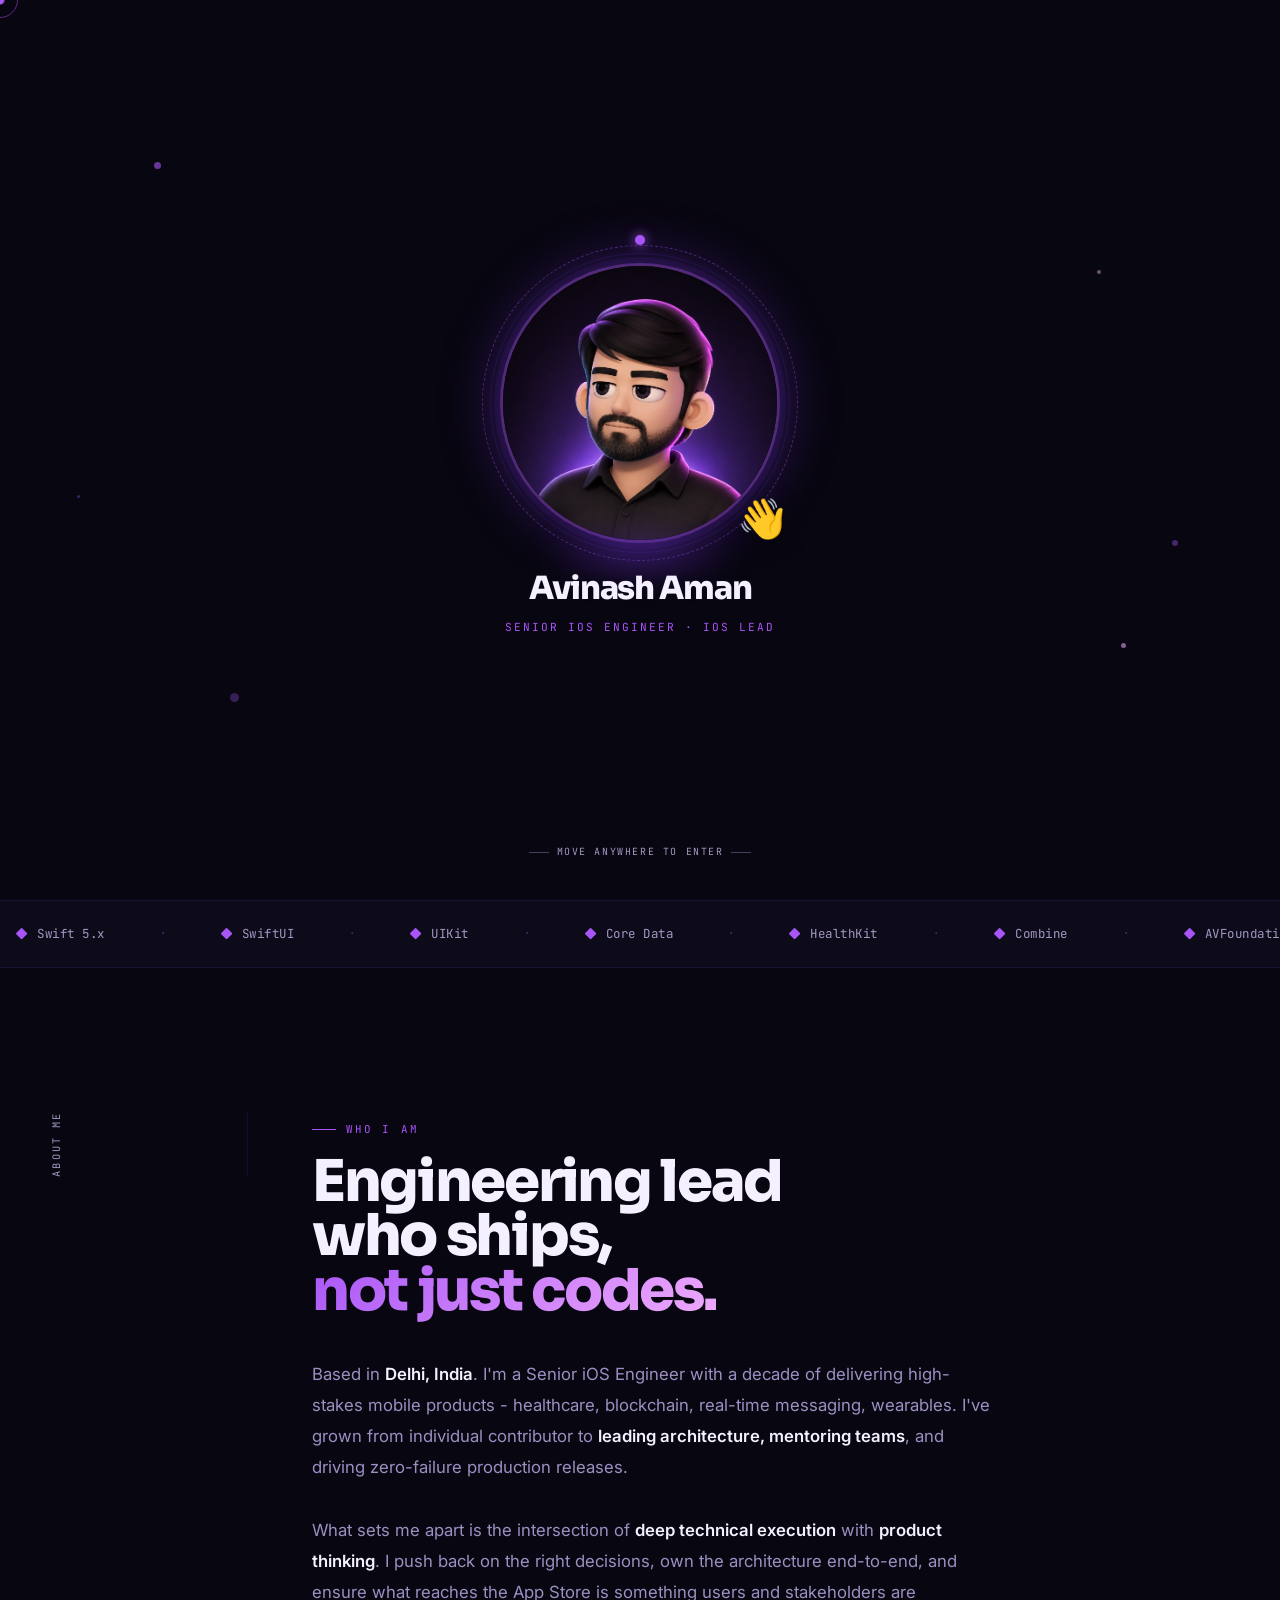
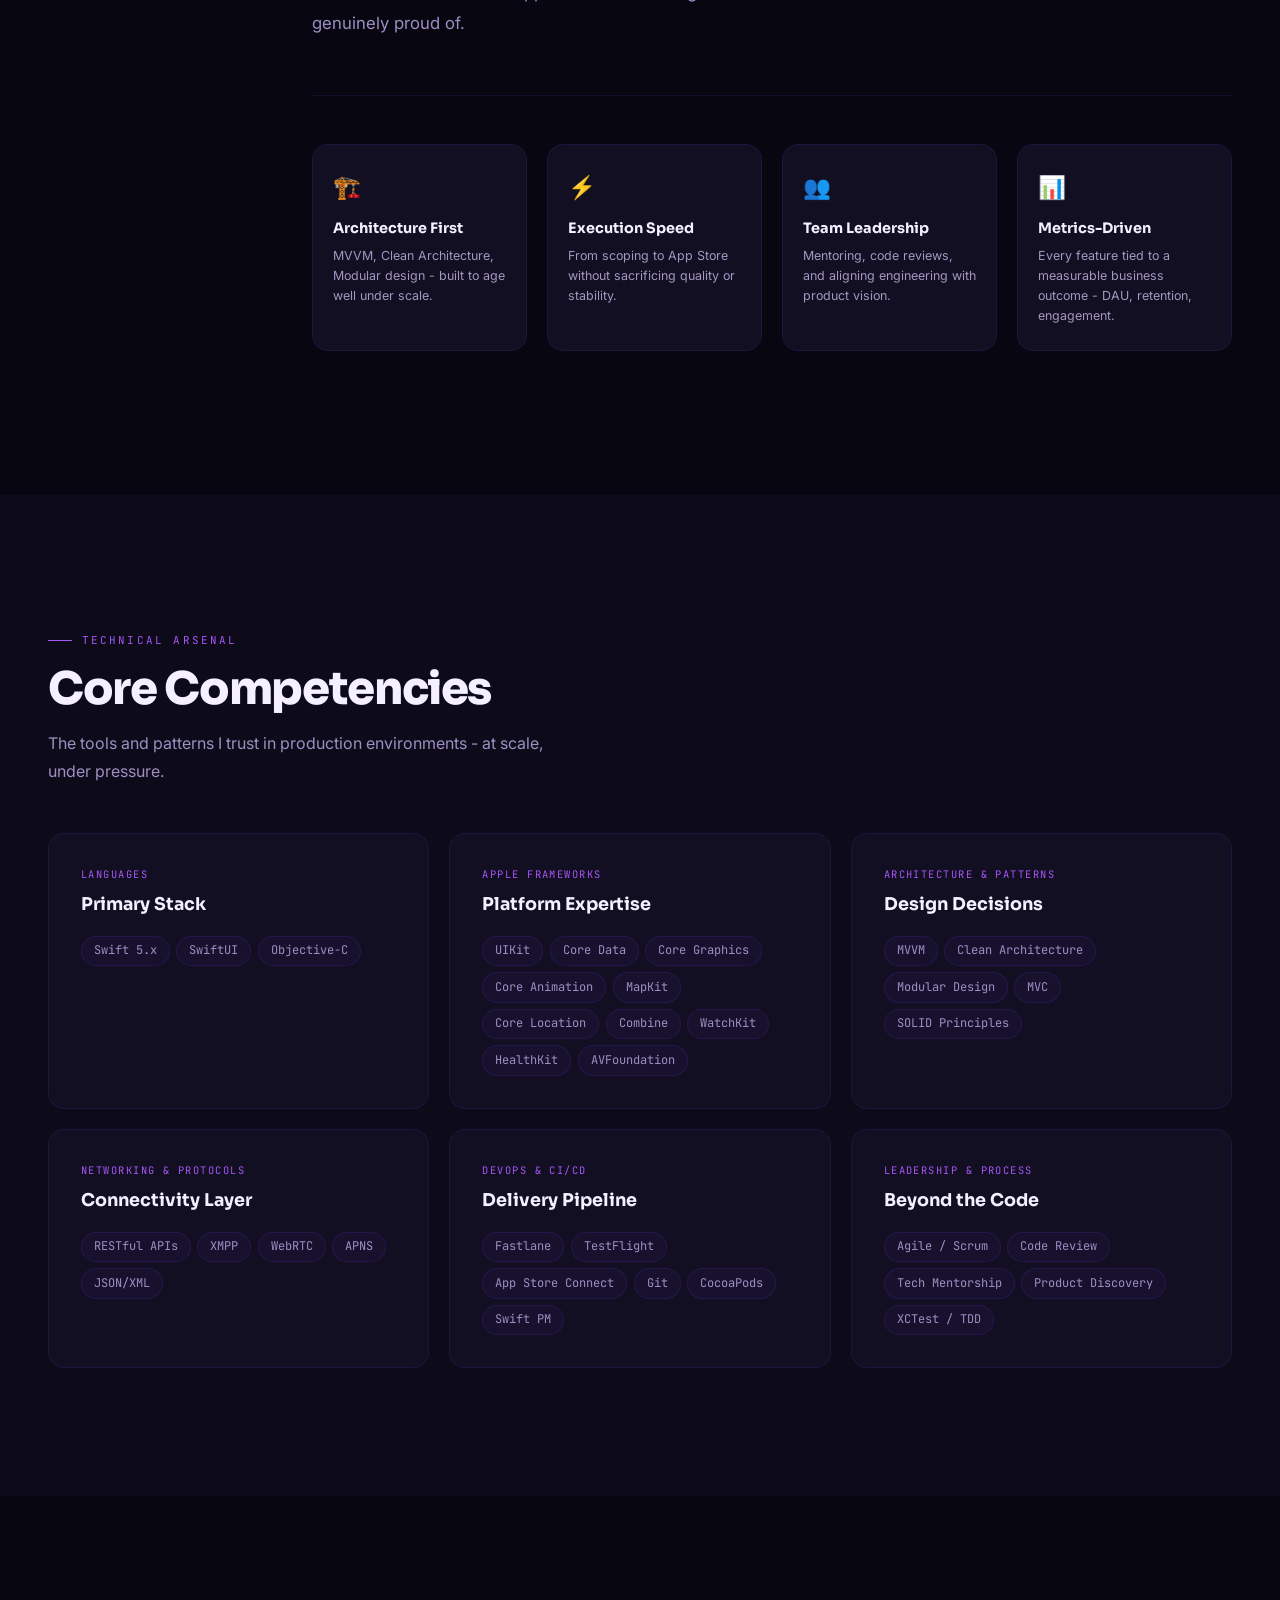
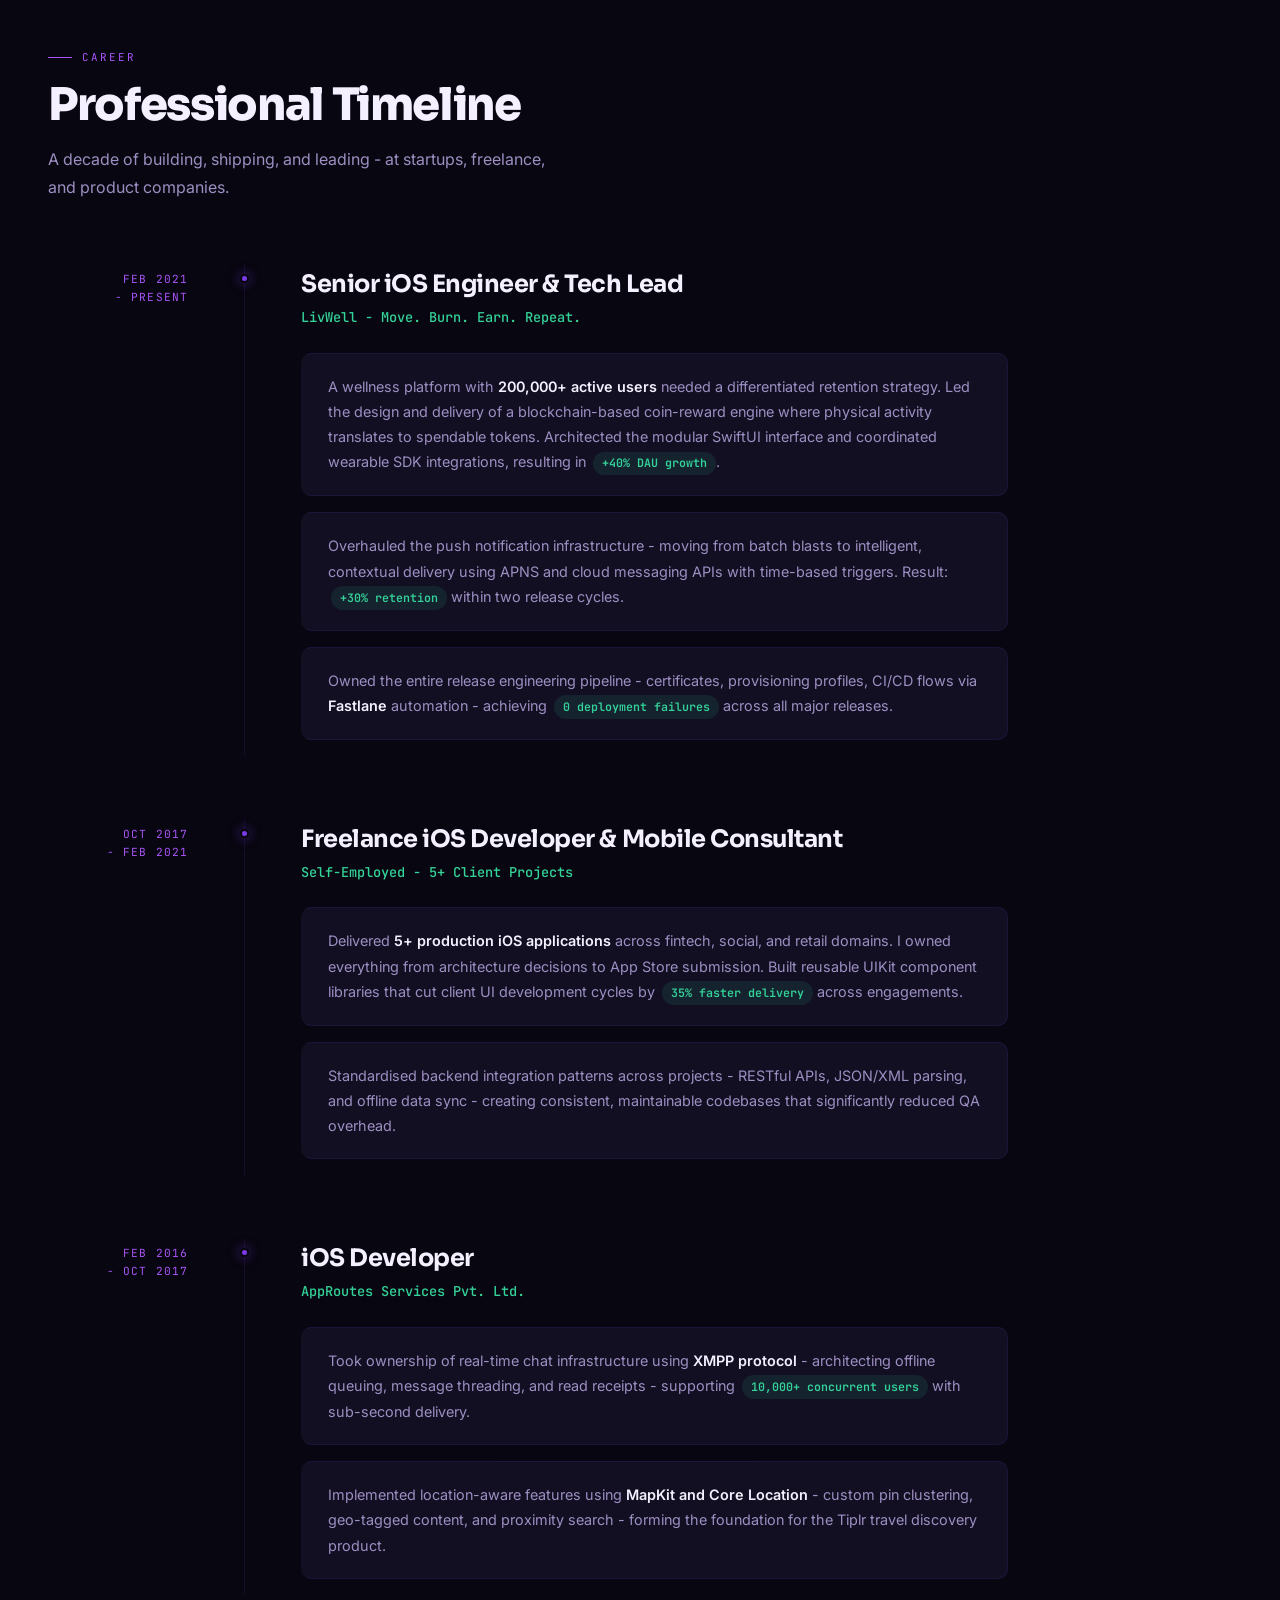
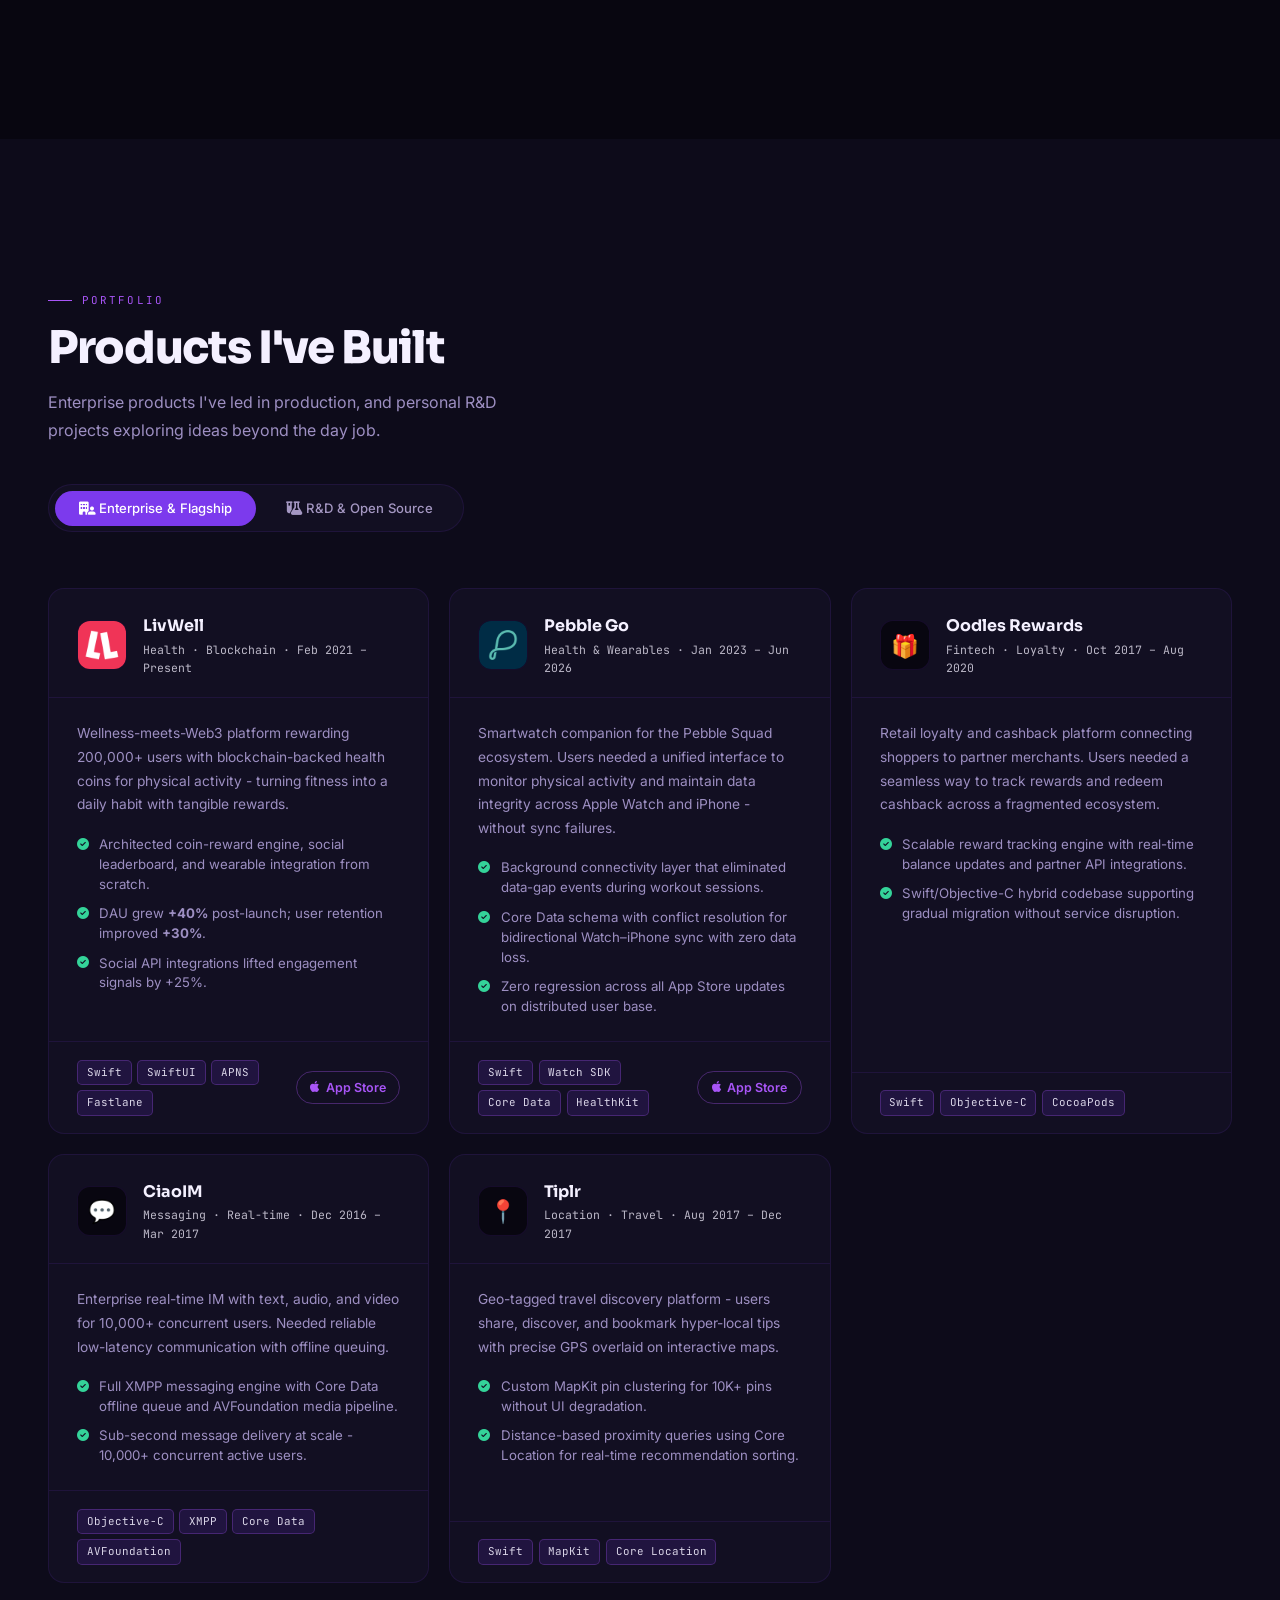
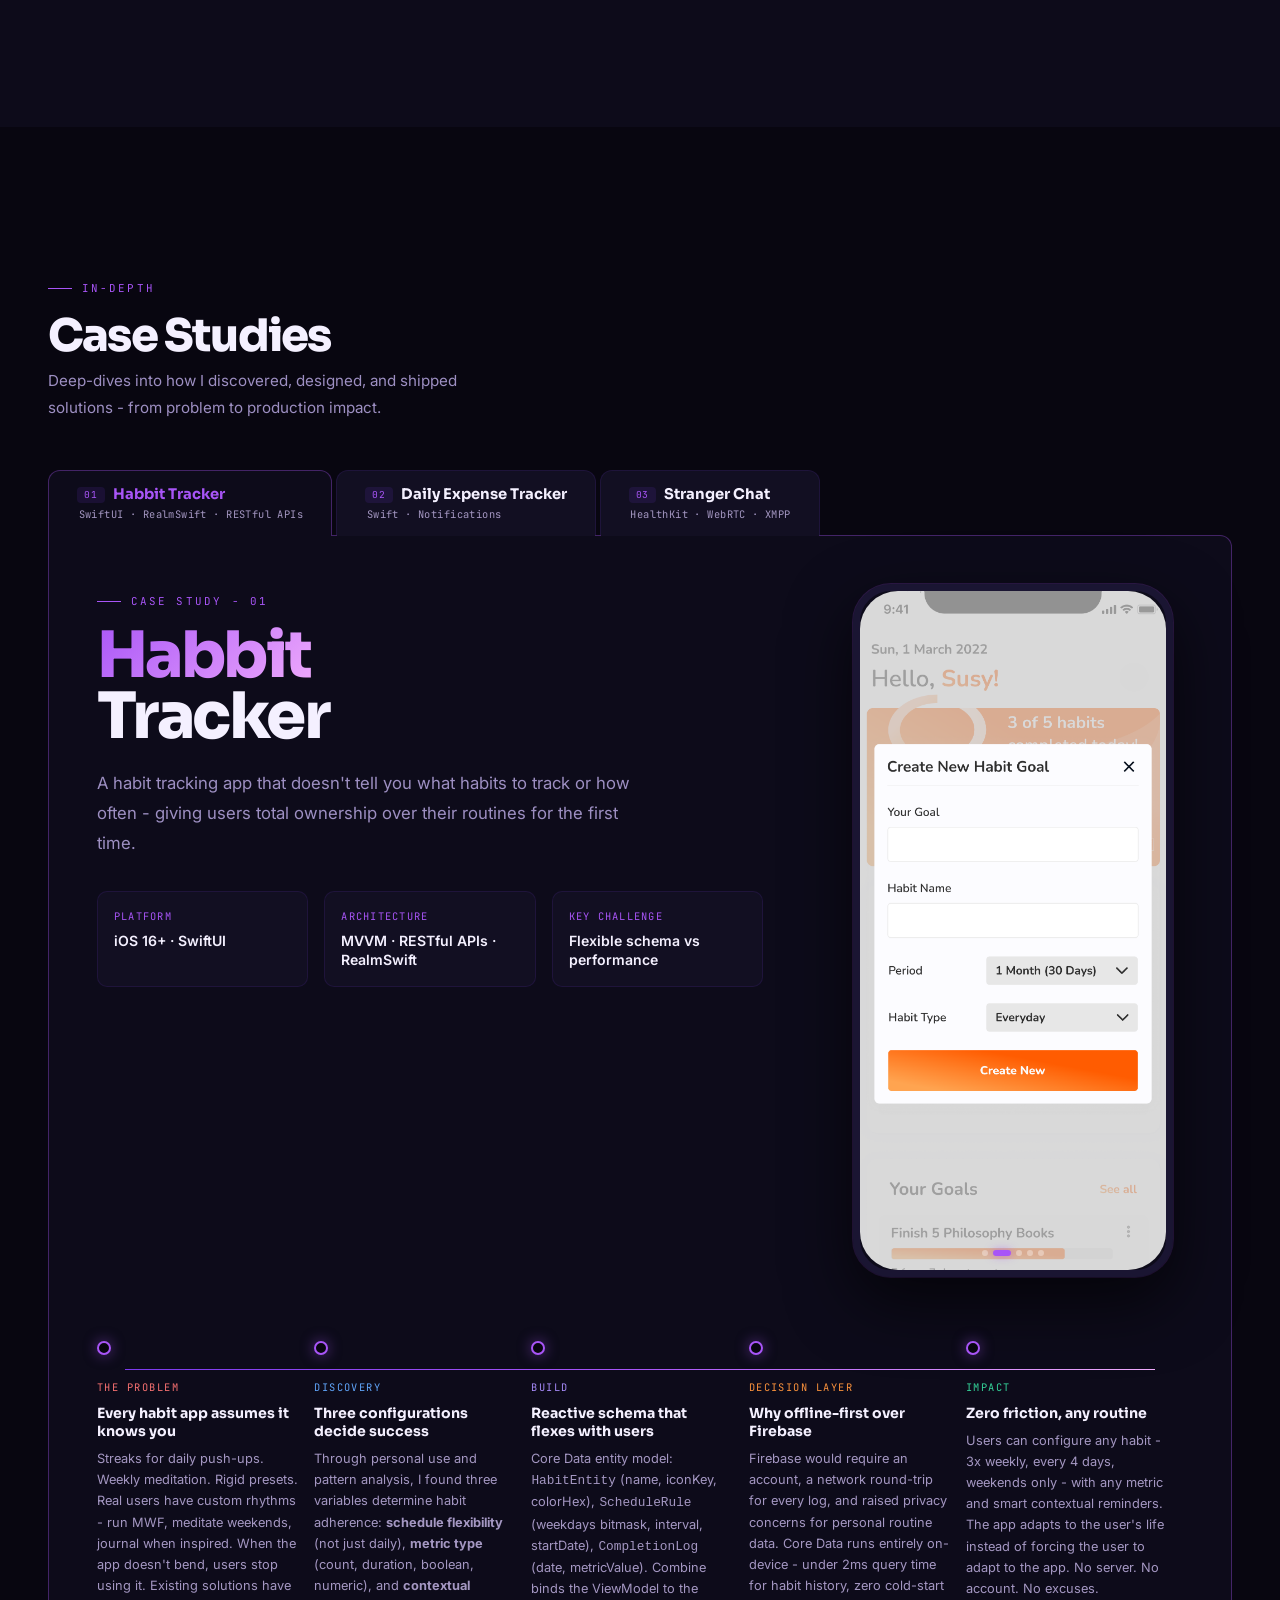
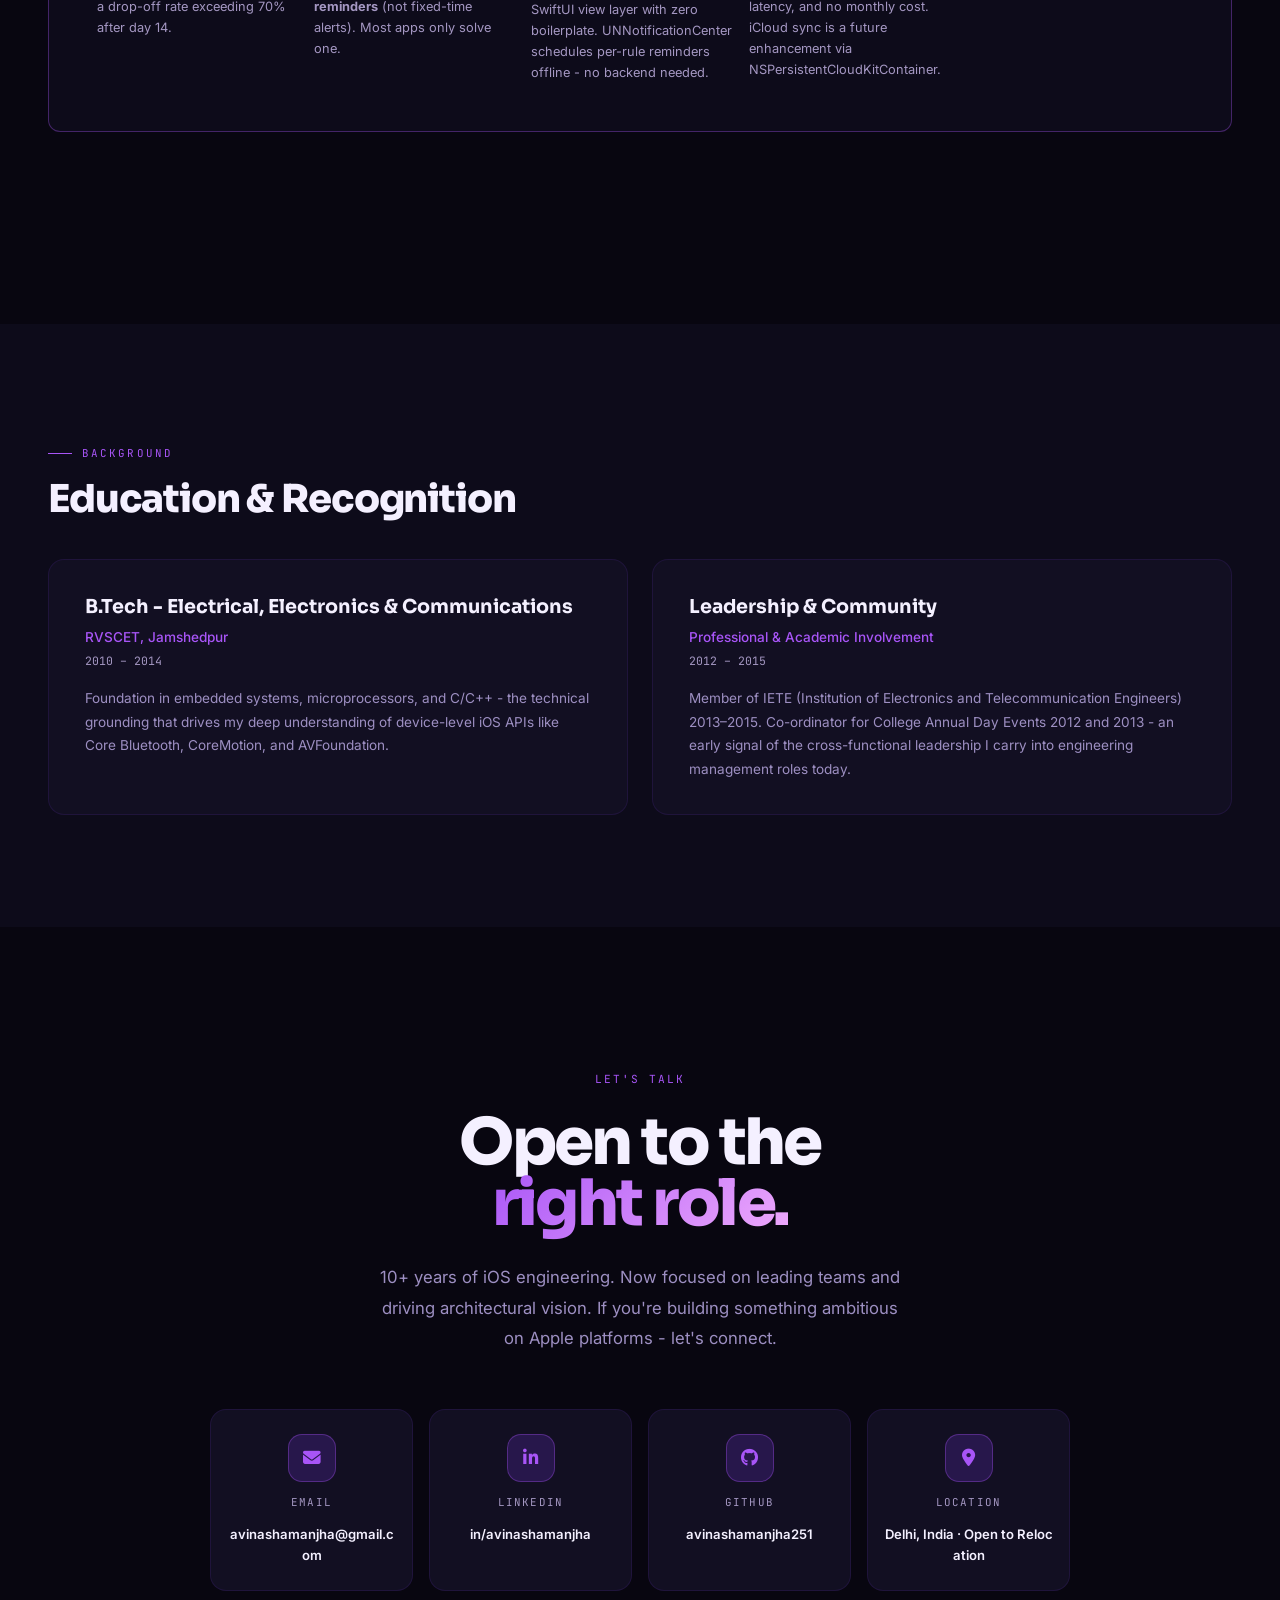
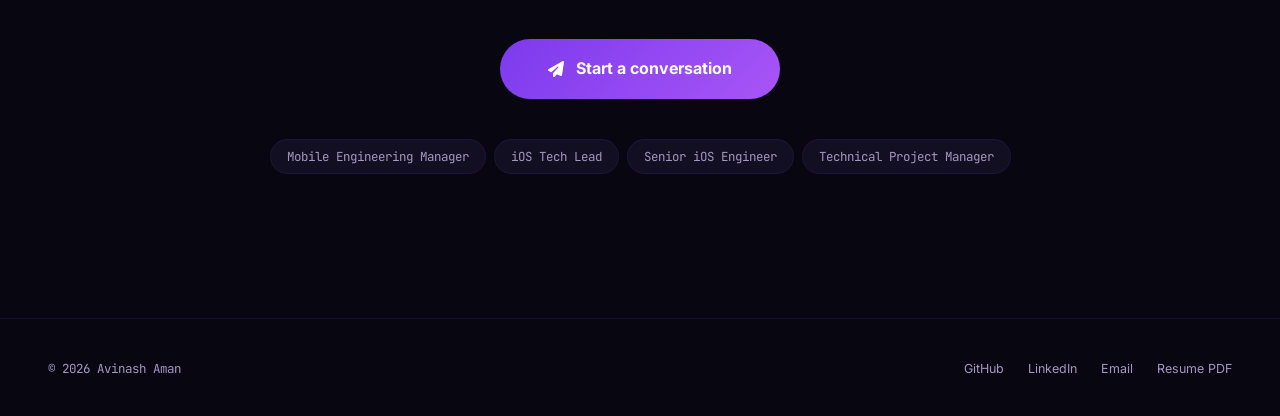
==== commit 344ea0fb: "fix: update app-cat/ent-foot text visibility and update project GitHub repository links" ====
--- a/index.html
+++ b/index.html
@@ -680,7 +680,7 @@
               <div style="display:flex;align-items:center;justify-content:space-between;flex-wrap:wrap;gap:1rem;">
                 <div class="tags"><span class="tag">SwiftUI</span><span class="tag">Combine</span><span class="tag">Core
                     Data</span><span class="tag">UserNotifications</span><span class="tag">MVVM</span></div>
-                <a href="https://github.com/avinashamanjha251" target="_blank" class="store-link"><i
+                <a href="https://github.com/avinashamanjha251/HabitTracker" target="_blank" class="store-link"><i
                     class="fa-brands fa-github"></i> GitHub</a>
               </div>
             </div>
@@ -758,7 +758,7 @@
               <div style="display:flex;align-items:center;justify-content:space-between;flex-wrap:wrap;gap:1rem;">
                 <div class="tags"><span class="tag">Swift</span><span class="tag">Core Data</span><span
                     class="tag">Vision OCR</span><span class="tag">UNNotifications</span></div>
-                <a href="https://github.com/avinashamanjha251" target="_blank" class="store-link"><i
+                <a href="https://github.com/avinashamanjha251/DailyExpenseTracker" target="_blank" class="store-link"><i
                     class="fa-brands fa-github"></i> GitHub</a>
               </div>
             </div>
@@ -915,7 +915,7 @@
               <div style="display:flex;align-items:center;justify-content:space-between;flex-wrap:wrap;gap:1rem;">
                 <div class="tags"><span class="tag">Swift</span><span class="tag">Core Location</span><span
                     class="tag">MapKit</span><span class="tag">HealthKit</span></div>
-                <a href="https://github.com/avinashamanjha251" target="_blank" class="store-link"><i
+                <a href="https://github.com/avinashamanjha251/OutdoorWorkout" target="_blank" class="store-link"><i
                     class="fa-brands fa-github"></i> GitHub</a>
               </div>
             </div>
@@ -993,7 +993,7 @@
               <div style="display:flex;align-items:center;justify-content:space-between;flex-wrap:wrap;gap:1rem;">
                 <div class="tags"><span class="tag">AVFoundation</span><span class="tag">Metal</span><span
                     class="tag">Core Media</span><span class="tag">UIKit</span></div>
-                <a href="https://github.com/avinashamanjha251" target="_blank" class="store-link"><i
+                <a href="https://github.com/avinashamanjha251/CustomCamera" target="_blank" class="store-link"><i
                     class="fa-brands fa-github"></i> GitHub</a>
               </div>
             </div>
--- a/style.css
+++ b/style.css
@@ -17,7 +17,7 @@
 
   --text-primary: #f4f0ff;
   --text-secondary: #9d8fc2;
-  --text-muted: #4a3f6b;
+  --text-muted: #a497c2;
 
   --violet: #7c3aed;
   --violet-light: #a855f7;
@@ -1251,7 +1251,7 @@
 
 .app-cat {
   font-size: 0.72rem;
-  color: var(--text-muted);
+  color: rgba(244, 240, 255, 0.75);
   font-family: var(--font-mono);
 }
 
@@ -1296,6 +1296,7 @@
   align-items: center;
   justify-content: space-between;
   gap: 0.75rem;
+  color: rgba(244, 240, 255, 0.85);
 }
 
 .tags {
@@ -1306,11 +1307,11 @@
 
 .tag {
   padding: 0.18rem 0.55rem;
-  background: rgba(124, 58, 237, 0.06);
-  border: 1px solid rgba(124, 58, 237, 0.12);
+  background: rgba(124, 58, 237, 0.14);
+  border: 1px solid rgba(168, 85, 247, 0.28);
   border-radius: 5px;
   font-size: 0.68rem;
-  color: var(--text-muted);
+  color: rgba(244, 240, 255, 0.88);
   font-family: var(--font-mono);
 }
 
@@ -2298,7 +2299,7 @@
   height: clamp(200px, 22vw, 280px);
   margin: 0 auto 0;
   animation: avatar-entrance 0.7s var(--ease-spring) forwards,
-             intro-idle-float 5s ease-in-out 0.7s infinite;
+    intro-idle-float 5s ease-in-out 0.7s infinite;
 }
 
 @keyframes avatar-entrance {
@@ -2306,6 +2307,7 @@
     transform: scale(0.88) translateY(20px);
     opacity: 0;
   }
+
   to {
     transform: scale(1) translateY(0);
     opacity: 1;
@@ -2313,8 +2315,15 @@
 }
 
 @keyframes intro-idle-float {
-  0%, 100% { transform: translateY(0px); }
-  50% { transform: translateY(-10px); }
+
+  0%,
+  100% {
+    transform: translateY(0px);
+  }
+
+  50% {
+    transform: translateY(-10px);
+  }
 }
 
 /* Spinning outer ring */
@@ -2335,8 +2344,13 @@
 }
 
 @keyframes ring-spin {
-  from { transform: rotate(0deg); }
-  to   { transform: rotate(360deg); }
+  from {
+    transform: rotate(0deg);
+  }
+
+  to {
+    transform: rotate(360deg);
+  }
 }
 
 /* Orbit dot on outer ring */
@@ -2355,8 +2369,13 @@
 }
 
 @keyframes orbit-spin {
-  from { transform: translateX(-50%) rotate(0deg); }
-  to   { transform: translateX(-50%) rotate(360deg); }
+  from {
+    transform: translateX(-50%) rotate(0deg);
+  }
+
+  to {
+    transform: translateX(-50%) rotate(360deg);
+  }
 }
 
 /* Circular profile photo frame */
@@ -2369,7 +2388,7 @@
   box-shadow:
     0 0 0 6px rgba(124, 58, 237, 0.08),
     0 0 60px rgba(124, 58, 237, 0.4),
-    inset 0 0 30px rgba(0,0,0,0.2);
+    inset 0 0 30px rgba(0, 0, 0, 0.2);
 }
 
 .intro-photo-frame img {
@@ -2387,7 +2406,7 @@
   right: -6px;
   font-size: clamp(1.8rem, 3vw, 2.4rem);
   transform-origin: 65% 80%;
-  filter: drop-shadow(0 4px 12px rgba(0,0,0,0.4));
+  filter: drop-shadow(0 4px 12px rgba(0, 0, 0, 0.4));
   line-height: 1;
   transition: transform 0.2s ease;
 }
@@ -2398,12 +2417,29 @@
 }
 
 @keyframes wave-emoji {
-  0%   { transform: rotate(0deg); }
-  15%  { transform: rotate(28deg); }
-  35%  { transform: rotate(-12deg); }
-  55%  { transform: rotate(22deg); }
-  75%  { transform: rotate(-8deg); }
-  100% { transform: rotate(0deg); }
+  0% {
+    transform: rotate(0deg);
+  }
+
+  15% {
+    transform: rotate(28deg);
+  }
+
+  35% {
+    transform: rotate(-12deg);
+  }
+
+  55% {
+    transform: rotate(22deg);
+  }
+
+  75% {
+    transform: rotate(-8deg);
+  }
+
+  100% {
+    transform: rotate(0deg);
+  }
 }
 
 /* Ground glow */
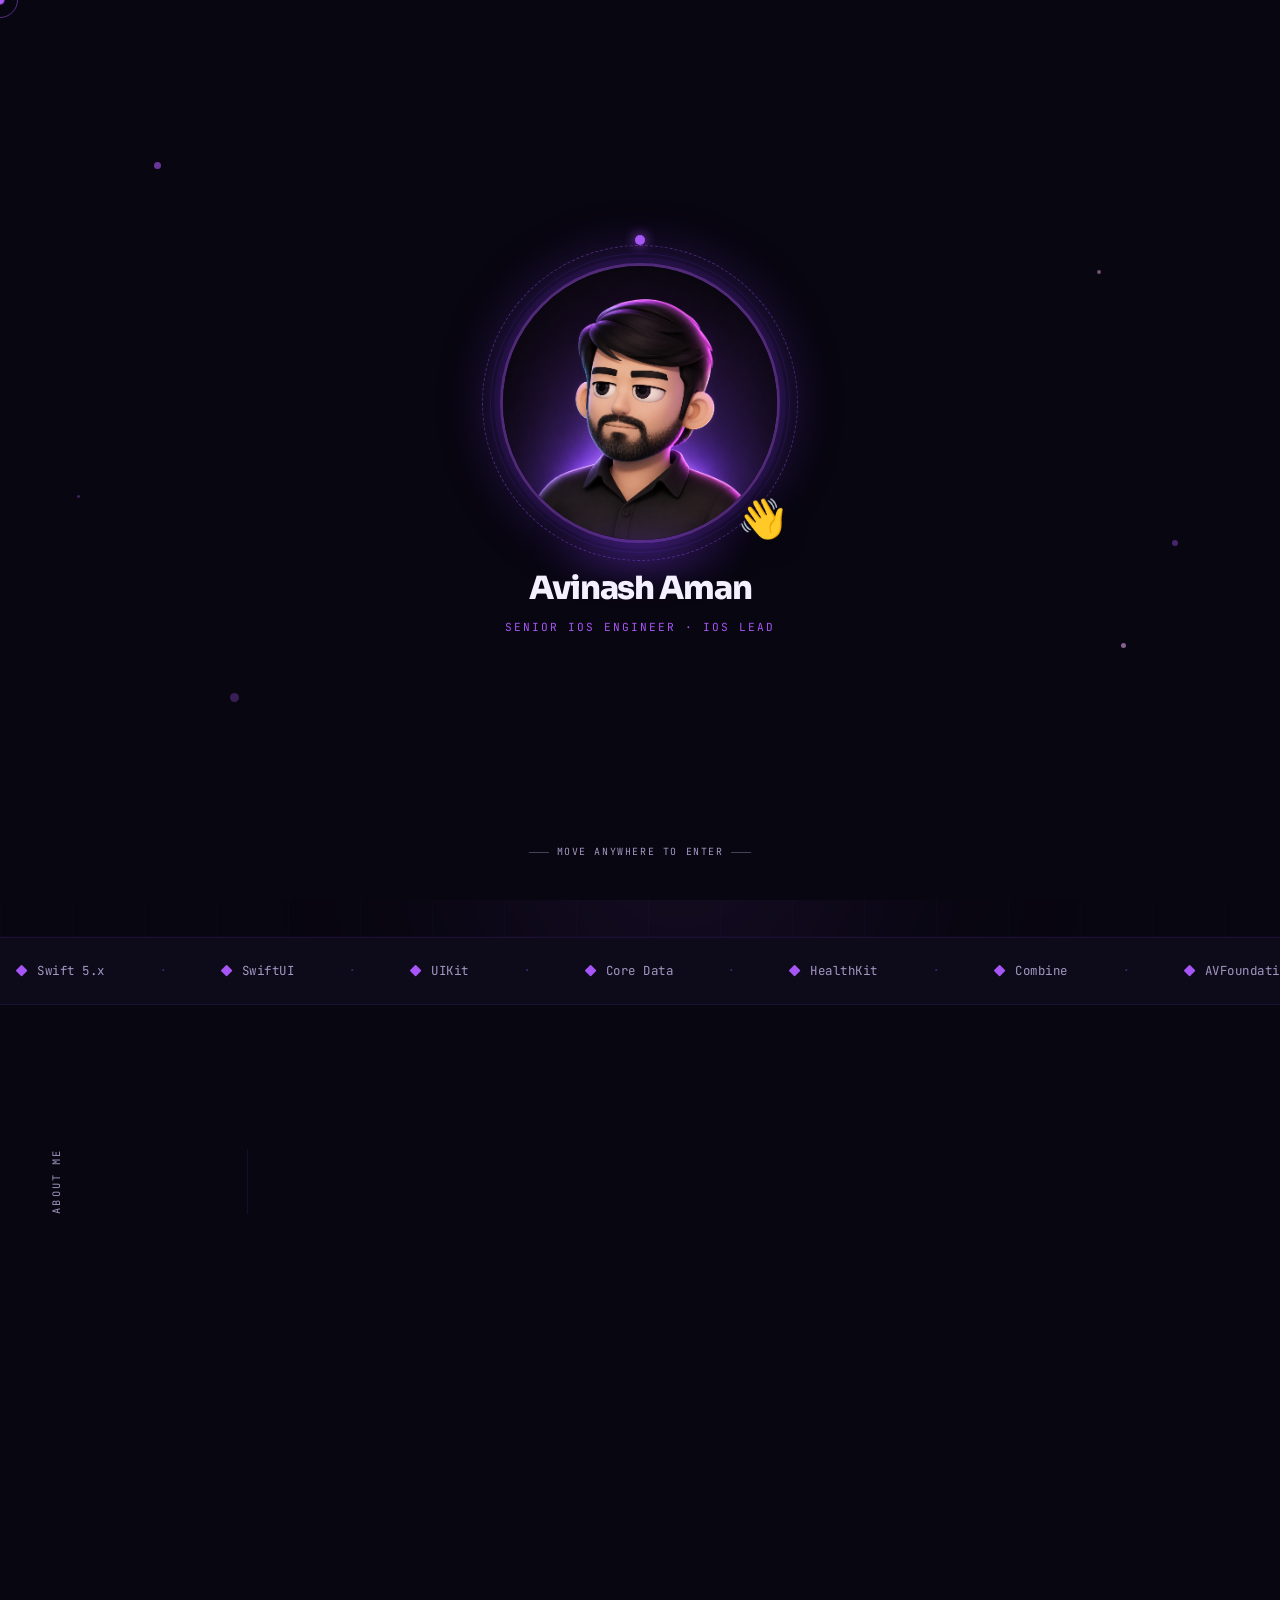
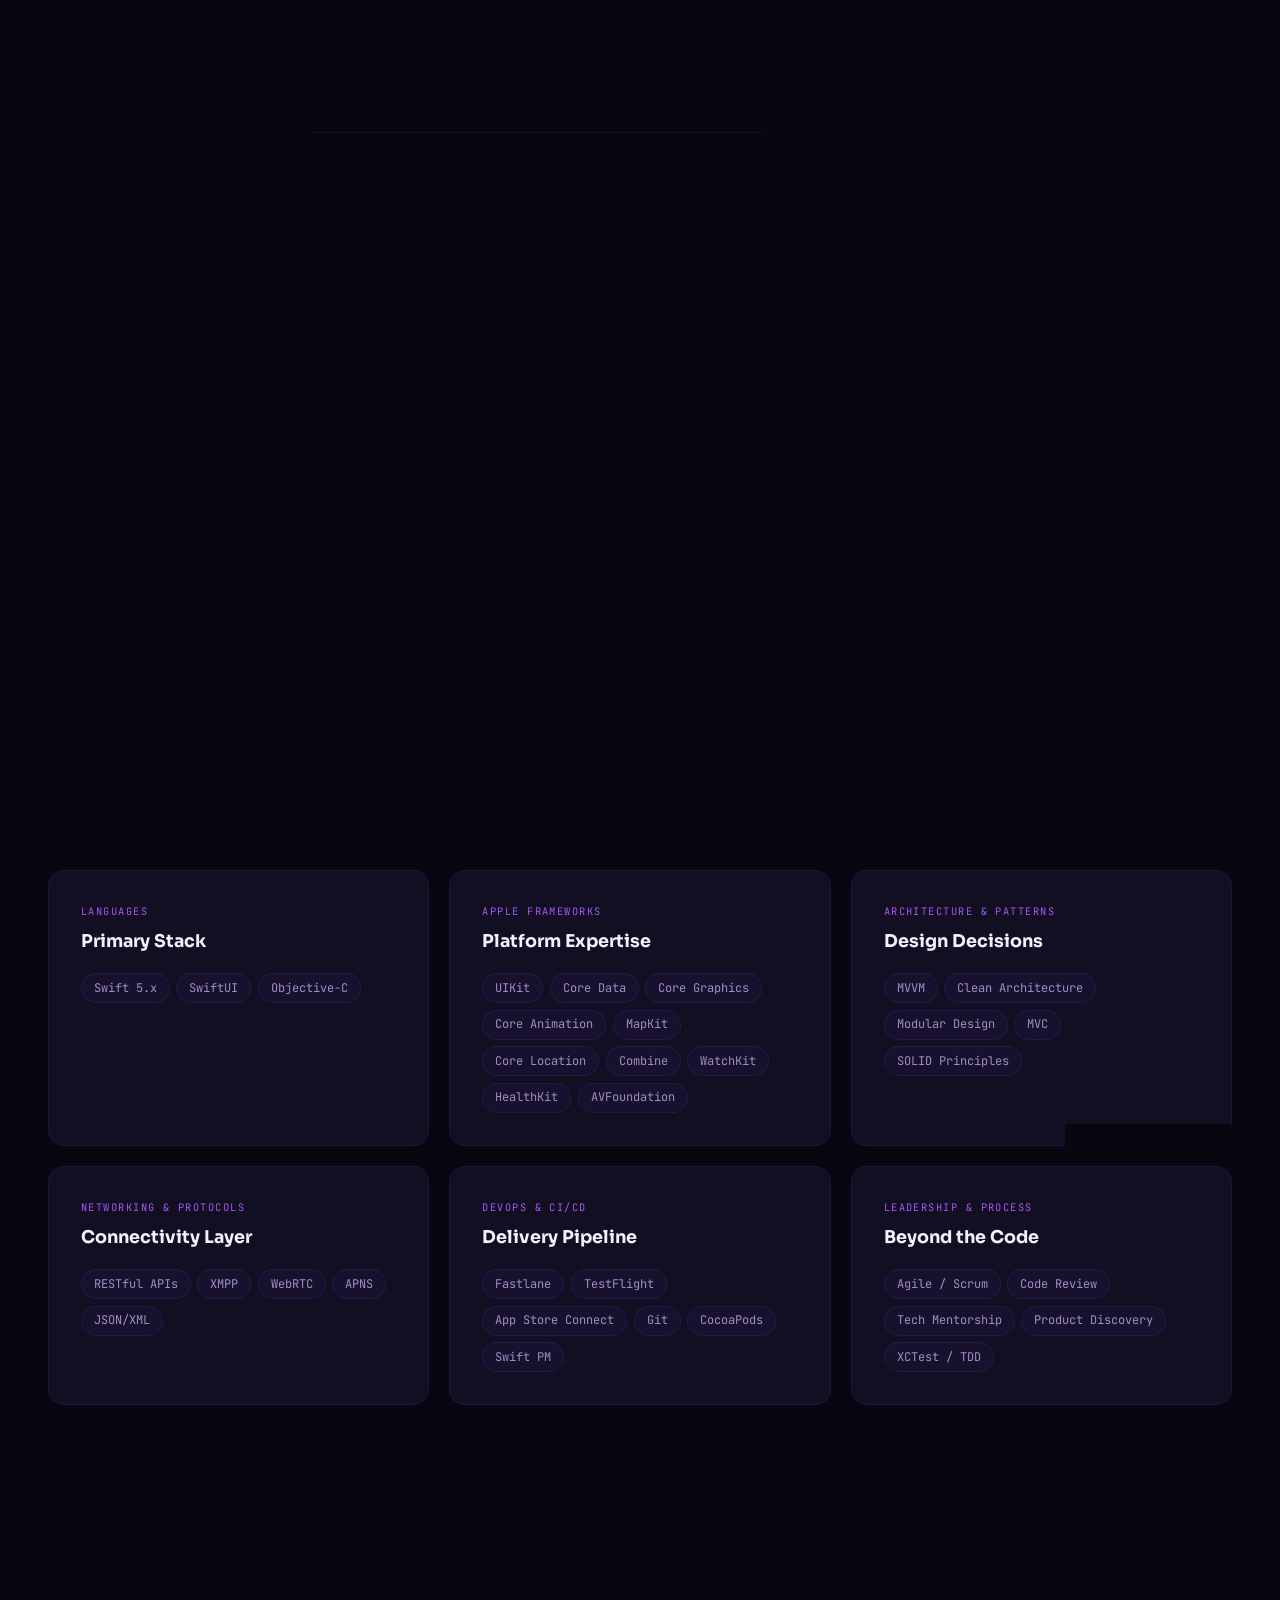
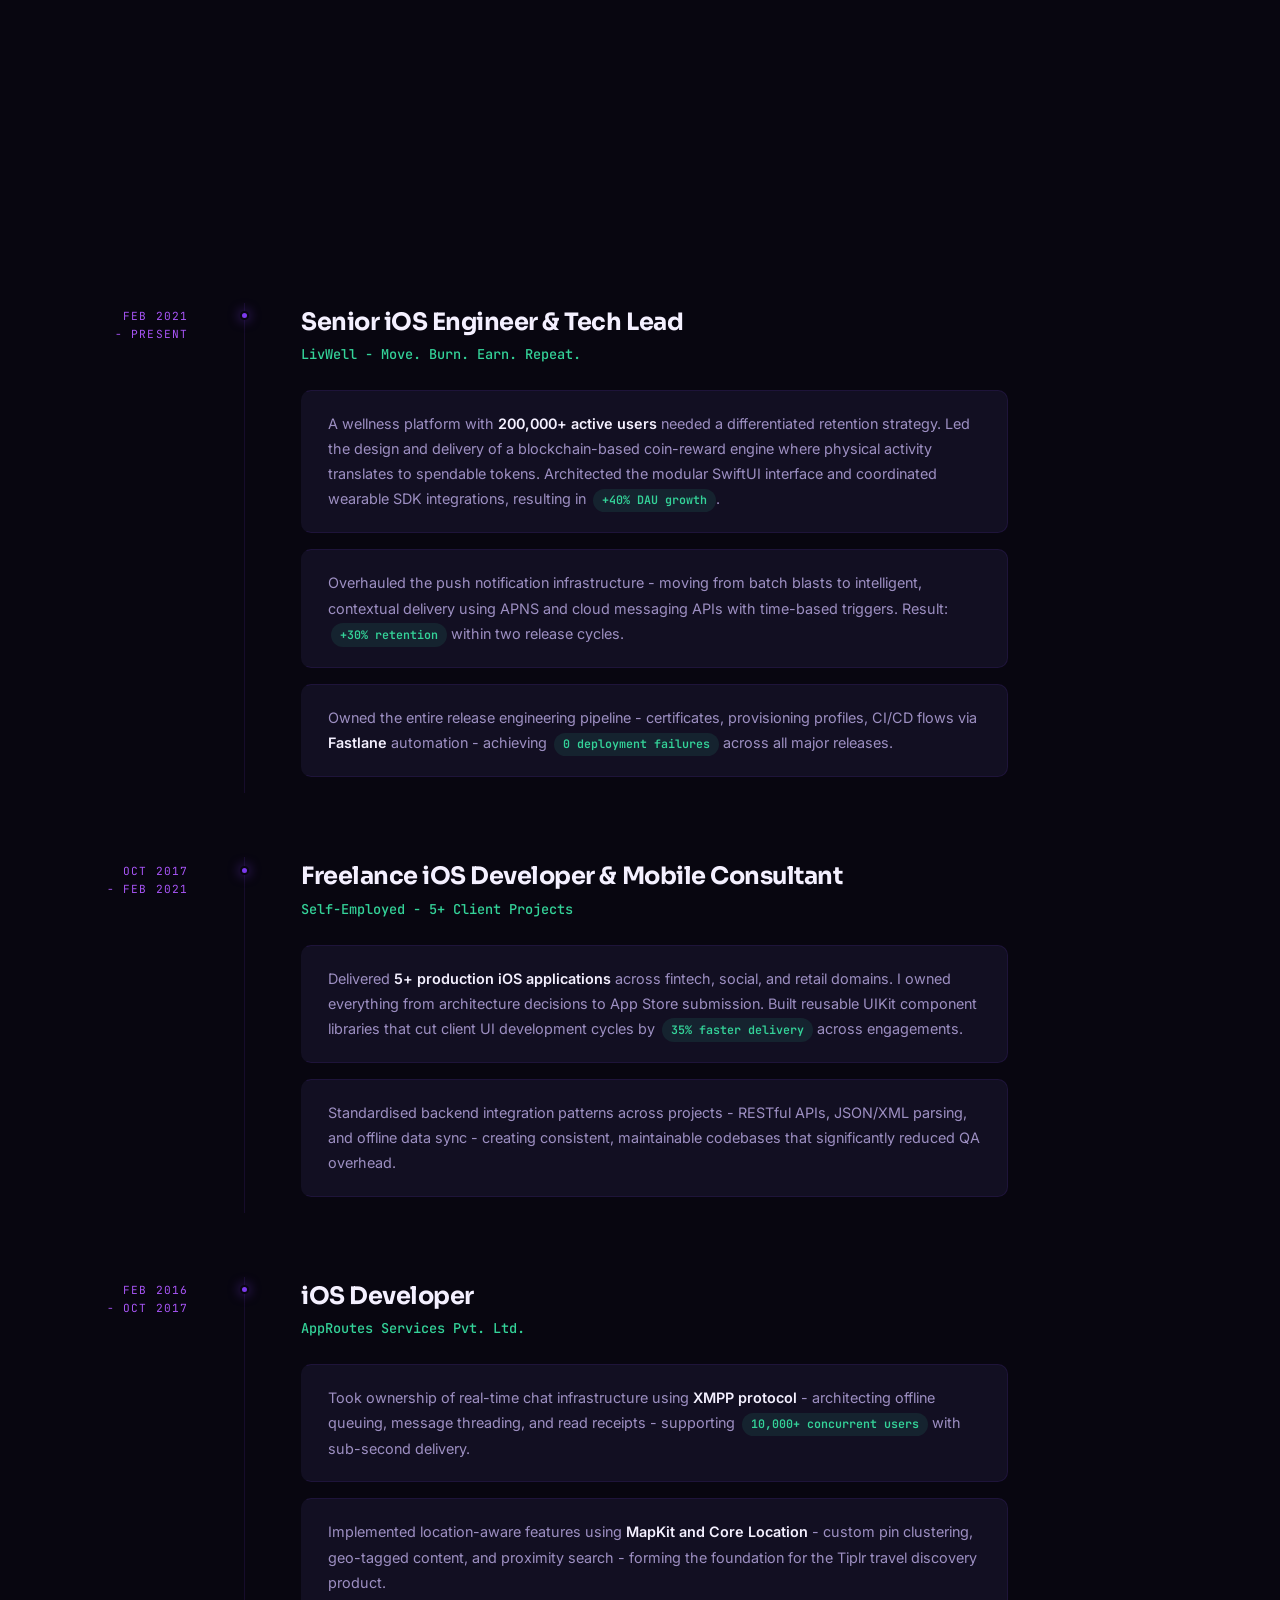
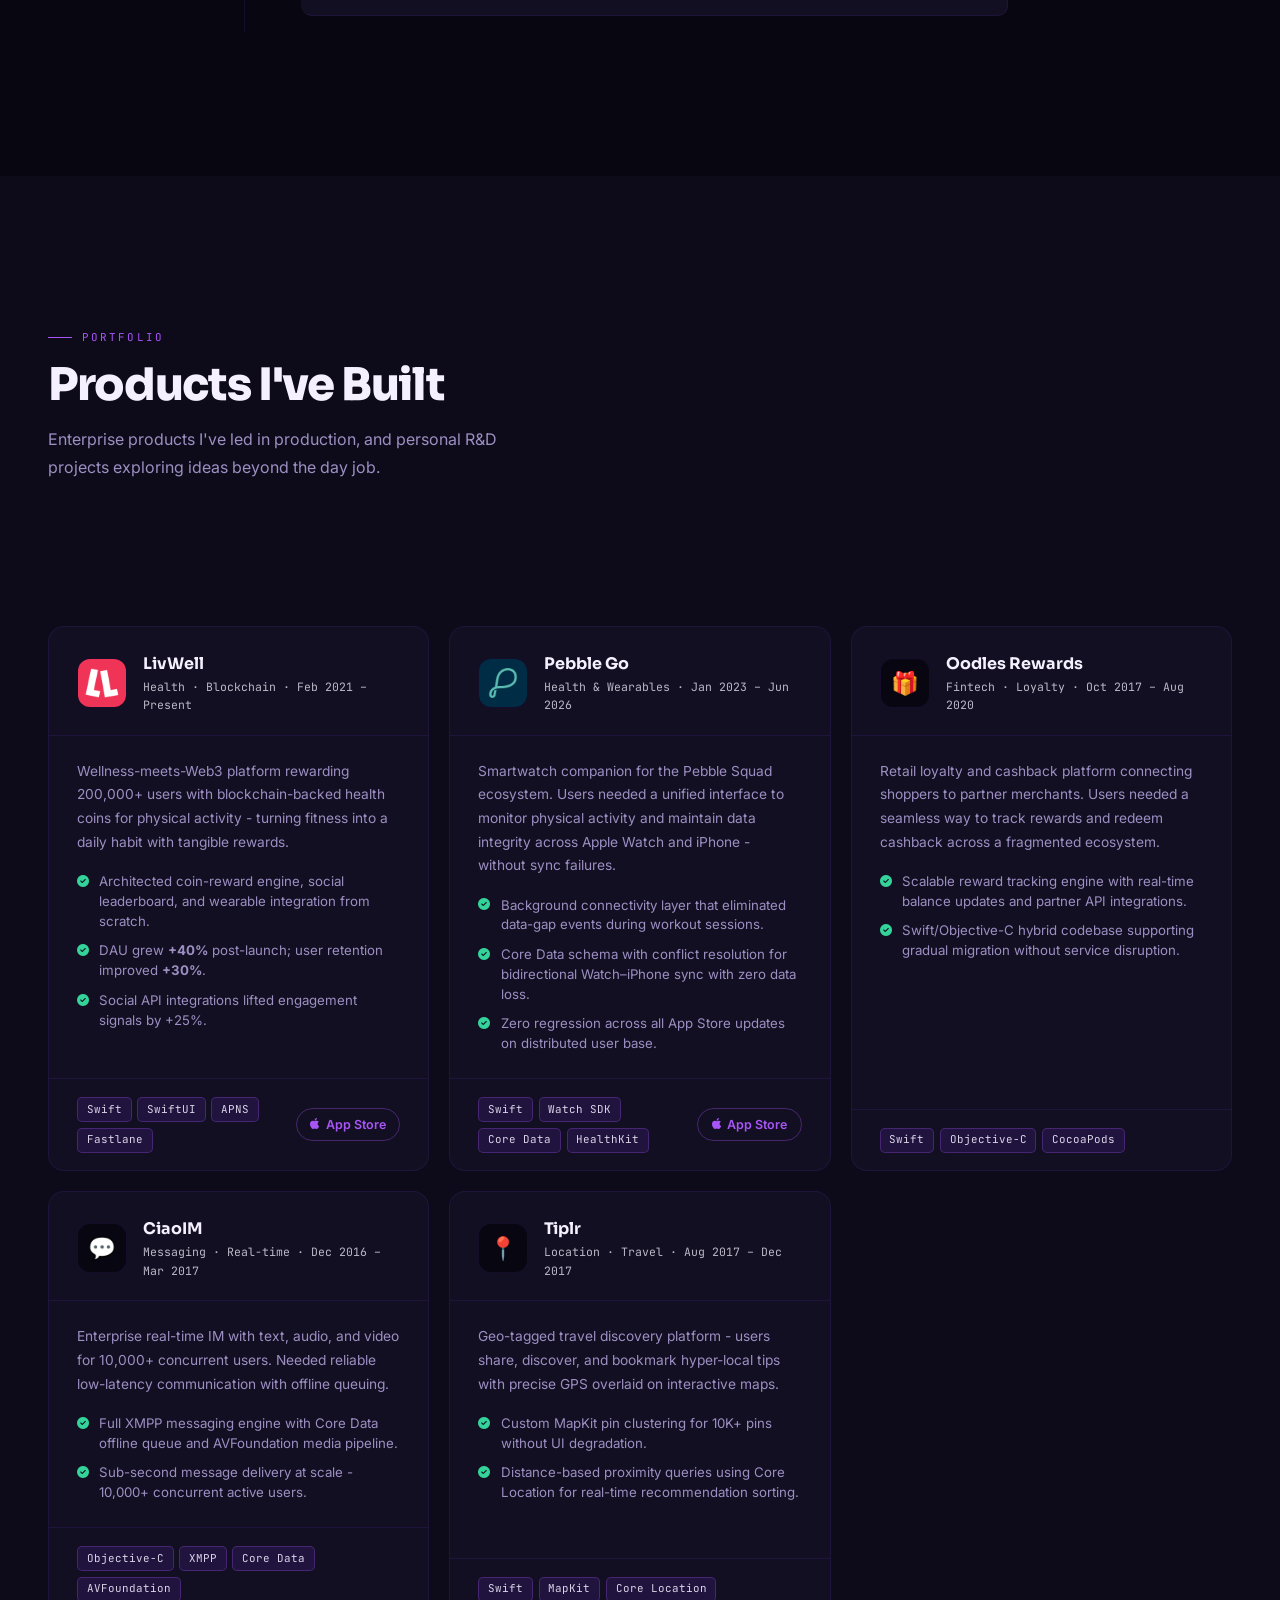
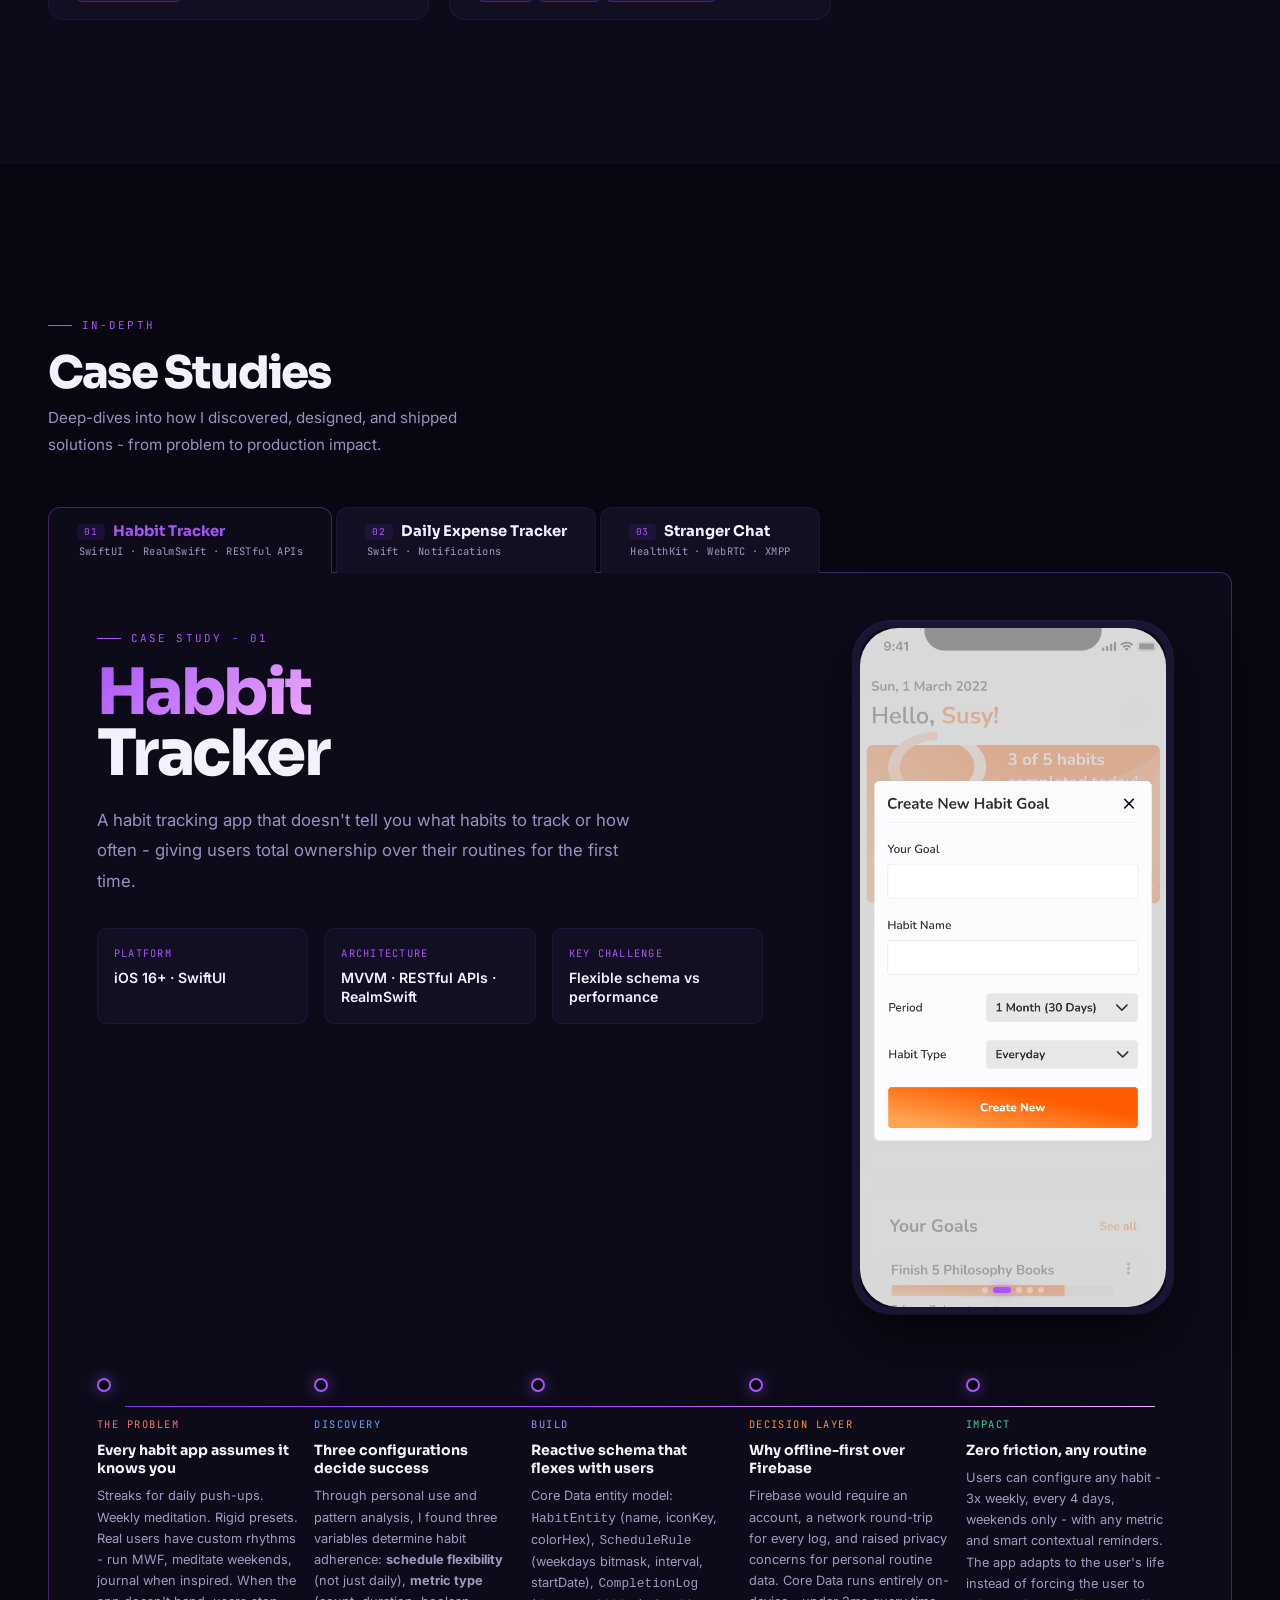
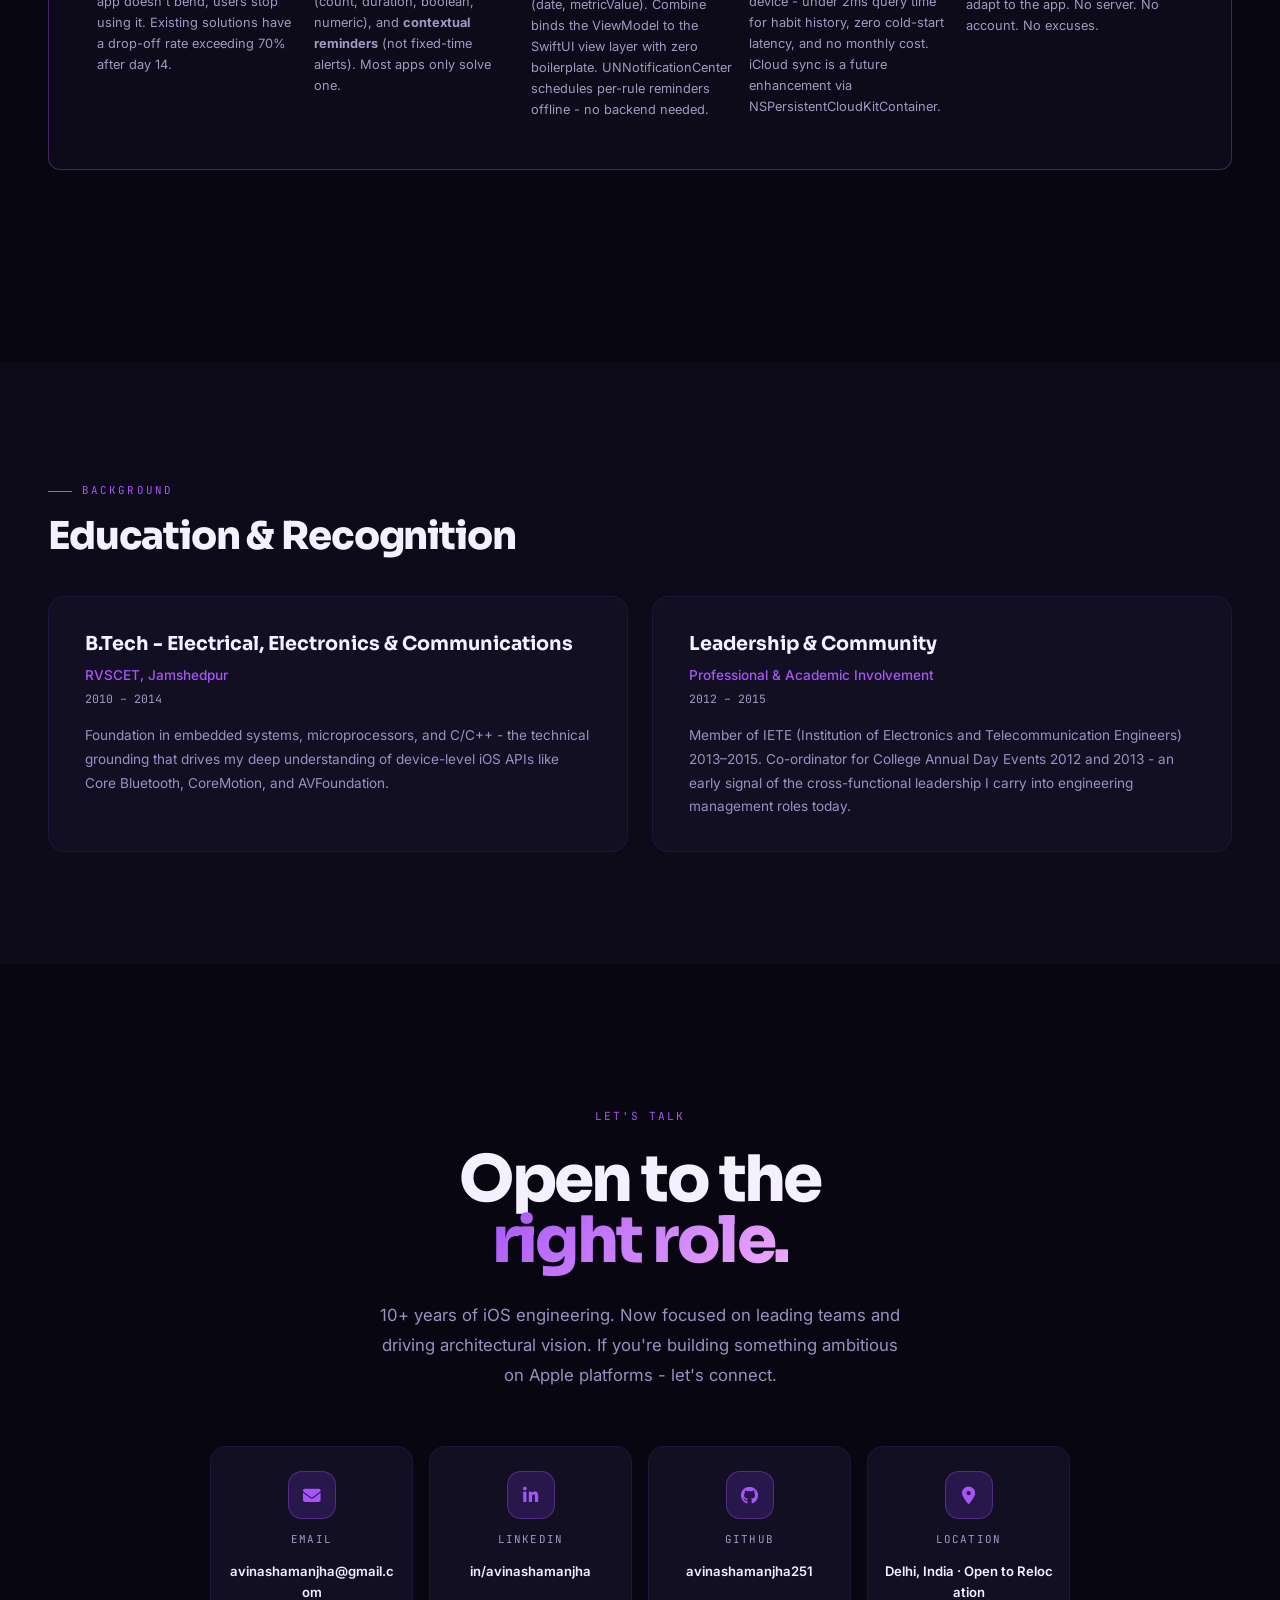
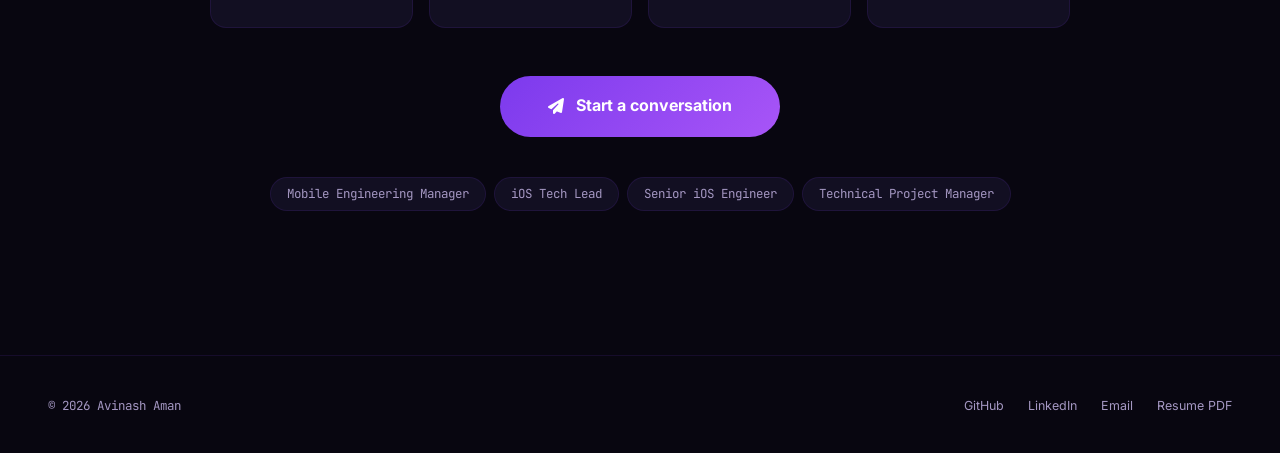
==== commit 1d0b5b3c: "style: update hero section leading space (5rem) and trailing space (20rem)" ====
--- a/index.html
+++ b/index.html
@@ -72,7 +72,7 @@
     </ul>
     <div style="display:flex;align-items:center;gap:1rem;">
       <a href="Avinash_Aman_CV.pdf" download class="nav-cta">
-        <i class="fa-solid fa-arrow-down-to-bracket"></i> Resume
+        <i class="fa-solid fa-arrow-down-to-bracket"></i> Download Resume
       </a>
       <button class="mobile-menu-btn" id="mobileMenuBtn" aria-label="Toggle Menu">
         <i class="fa-solid fa-bars"></i>
--- a/style.css
+++ b/style.css
@@ -300,7 +300,7 @@
 .hero {
   min-height: 100vh;
   display: grid;
-  grid-template-columns: 1fr 420px;
+  grid-template-columns: 1fr auto;
   gap: 0;
   align-items: center;
   position: relative;
@@ -360,8 +360,8 @@
 .hero-content {
   position: relative;
   z-index: 2;
-  padding: 5rem 3rem 5rem 3rem;
-  max-width: 820px;
+  padding: 5rem 3rem 5rem 5rem;
+  max-width: 900px;
 }
 
 .hero-badge {
@@ -512,7 +512,7 @@
   display: flex;
   align-items: center;
   justify-content: center;
-  padding: 6rem 2rem 4rem;
+  padding: 6rem 20rem 4rem 2rem;
 }
 
 /* Context wrapper for floating badges + profile */
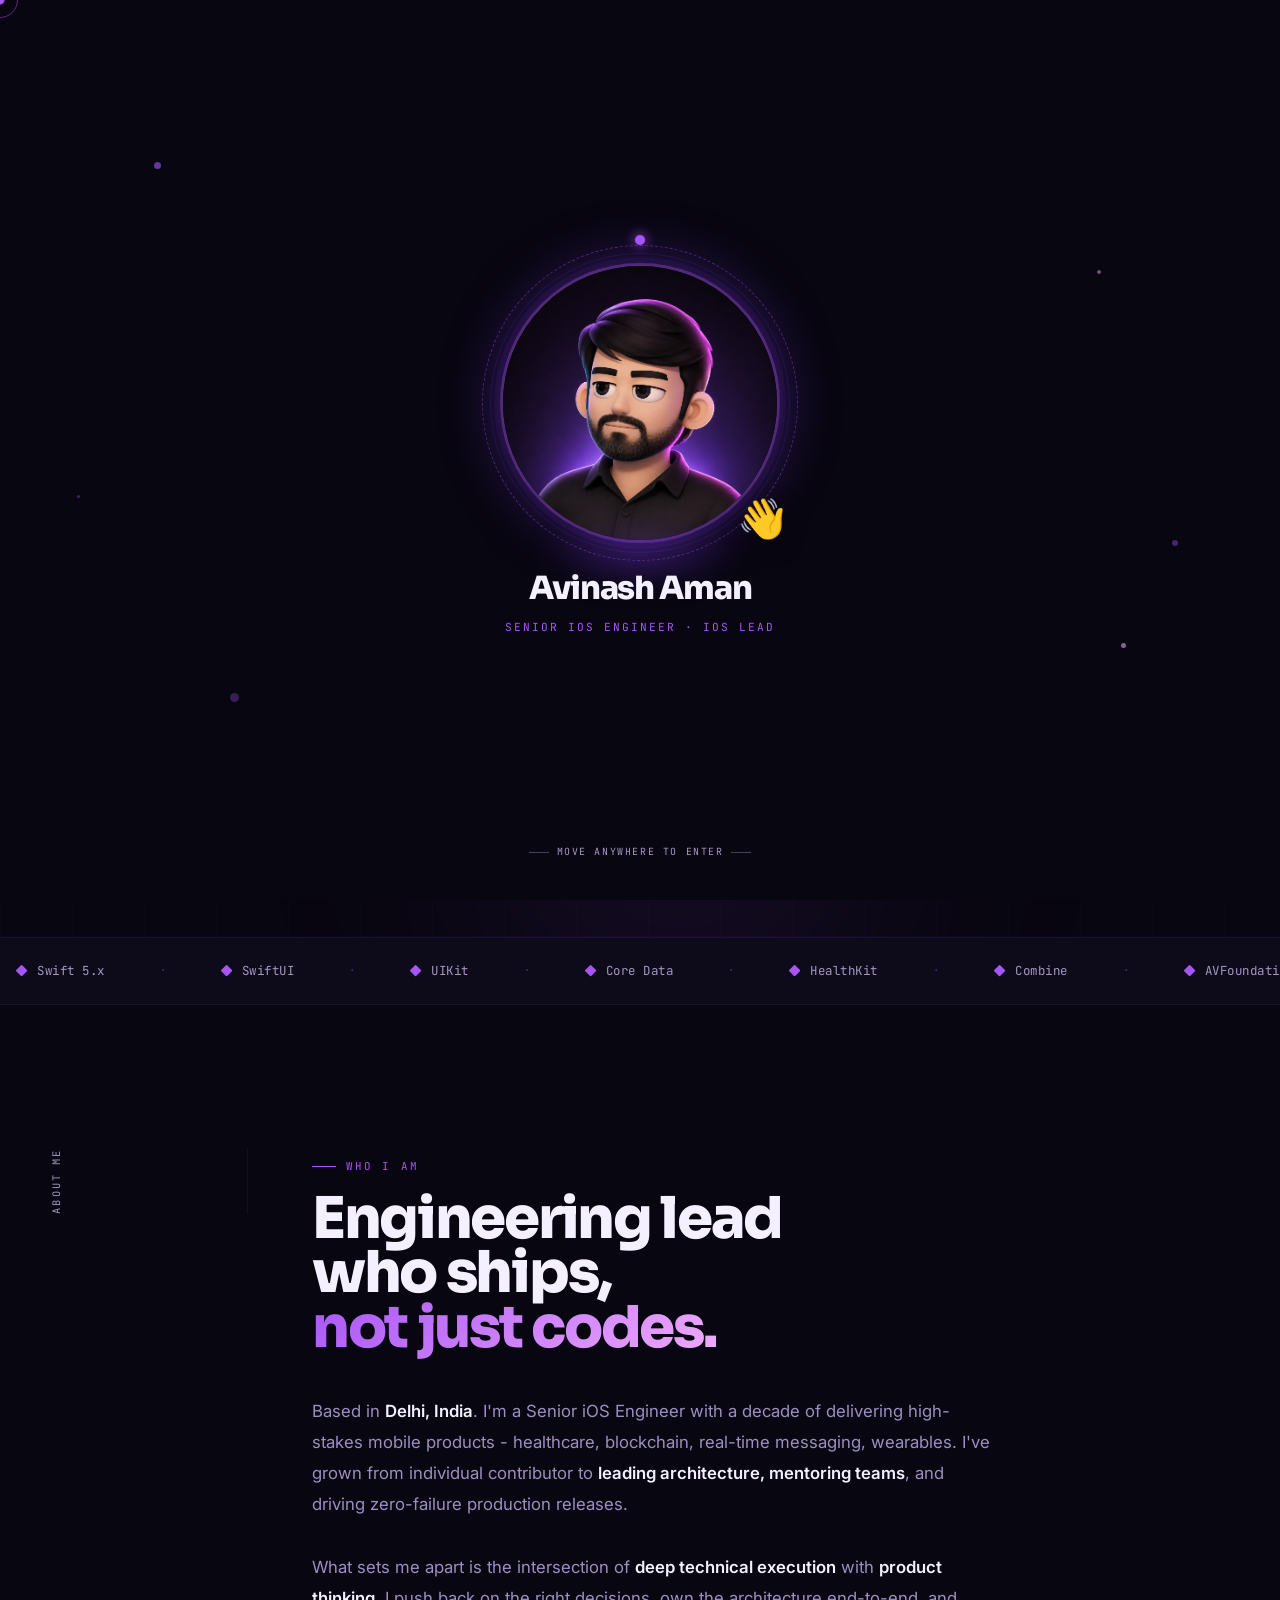
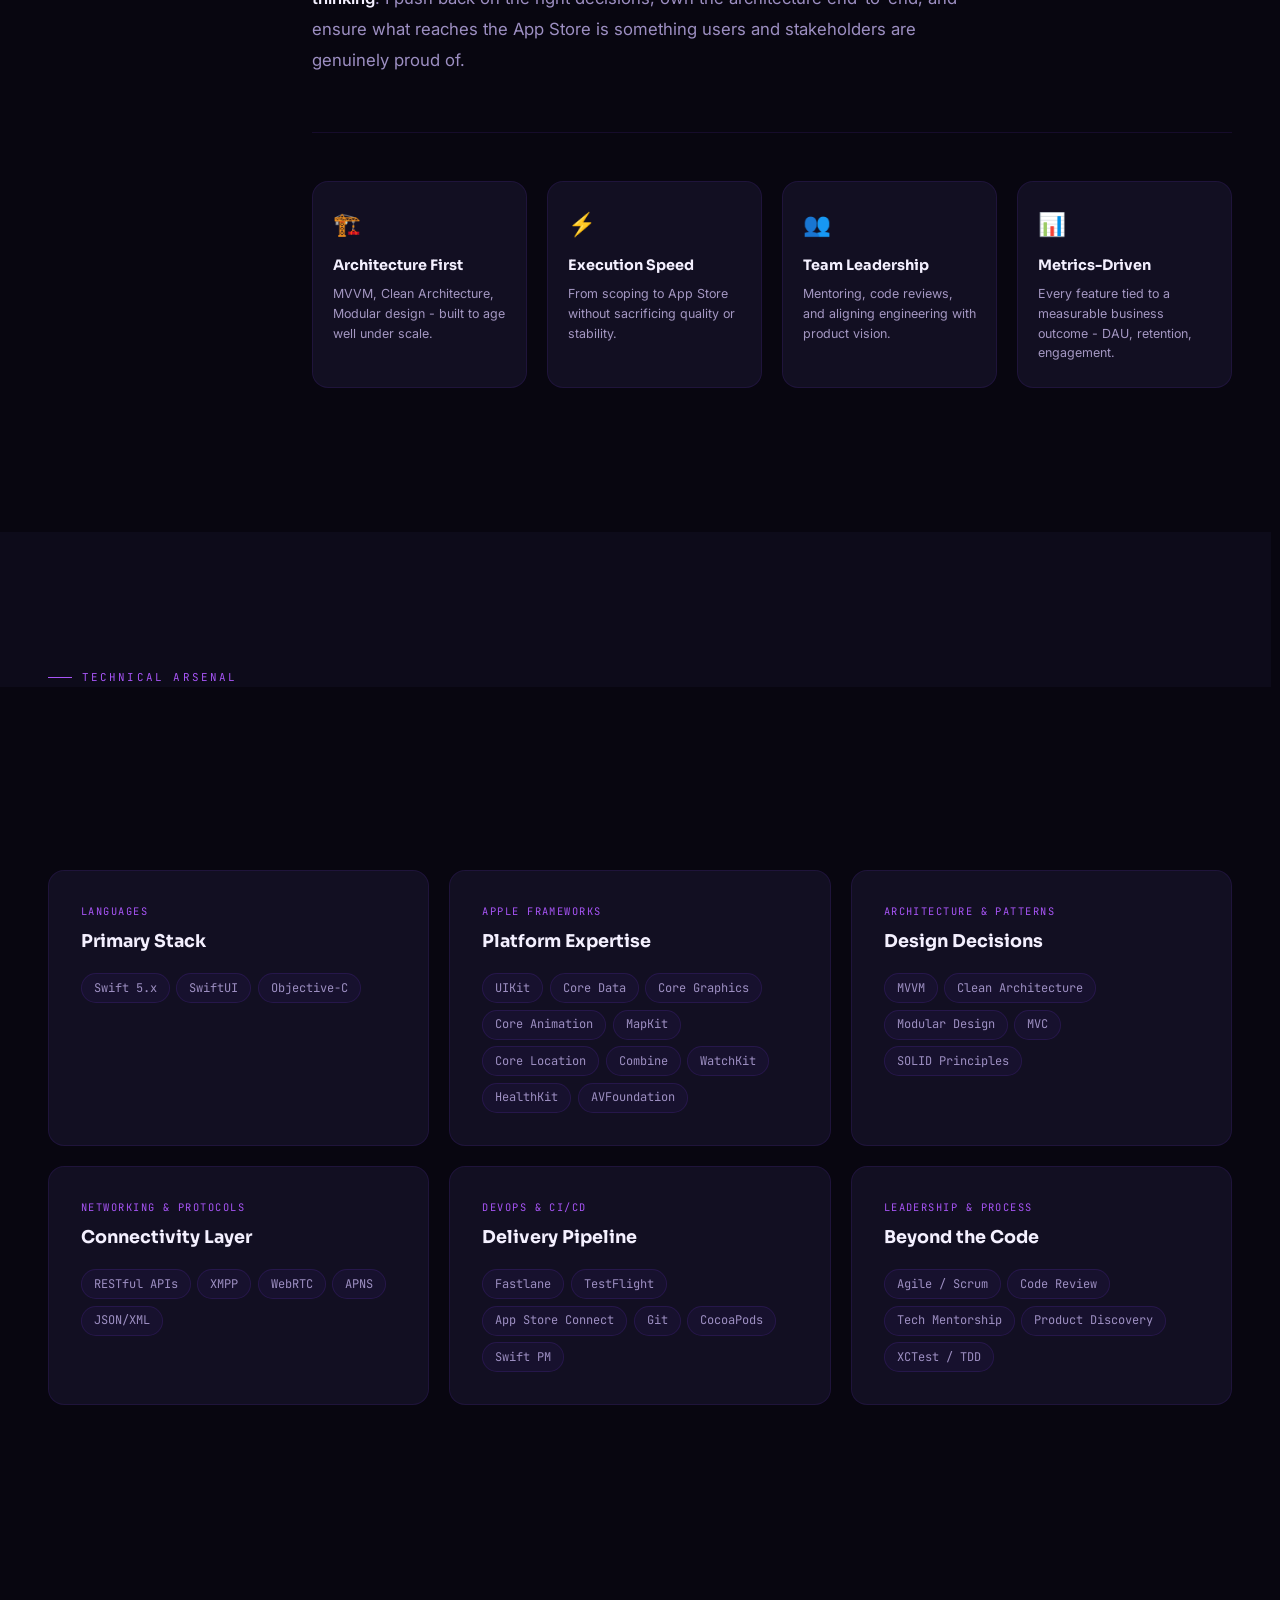
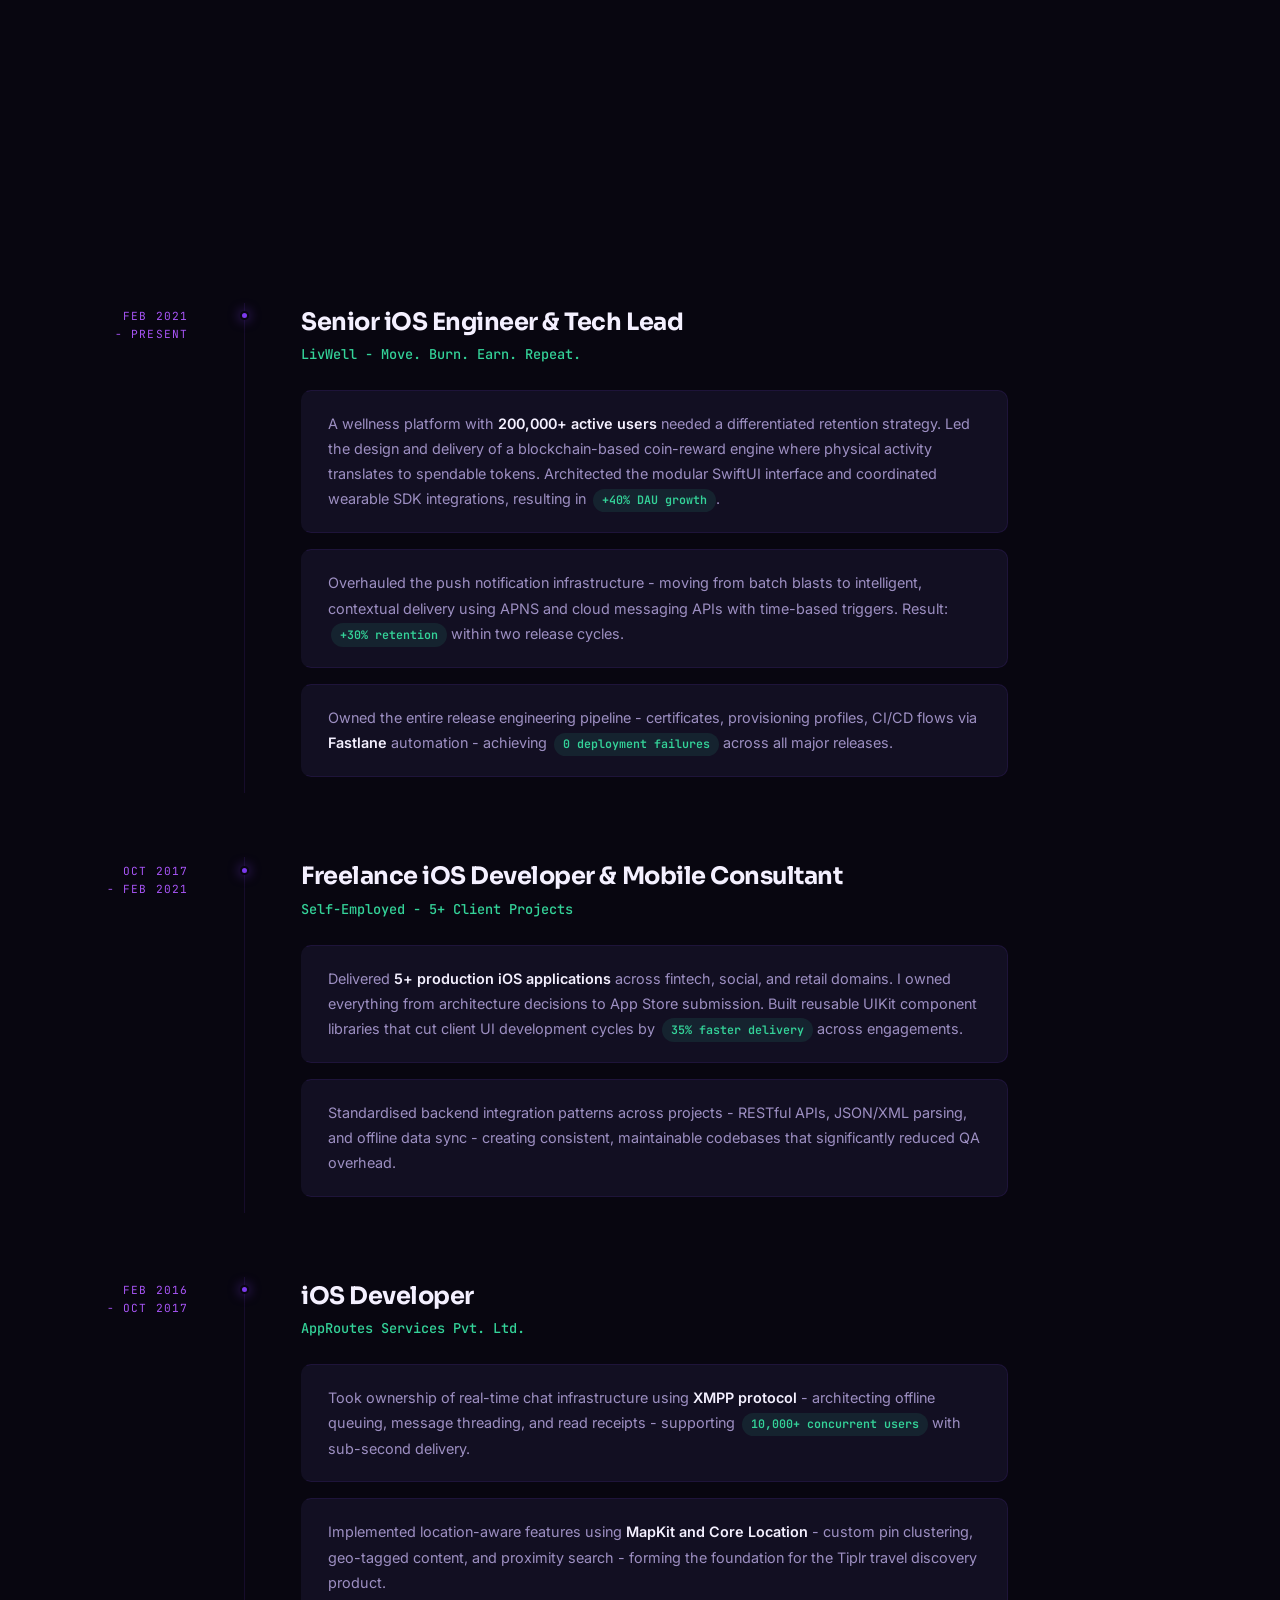
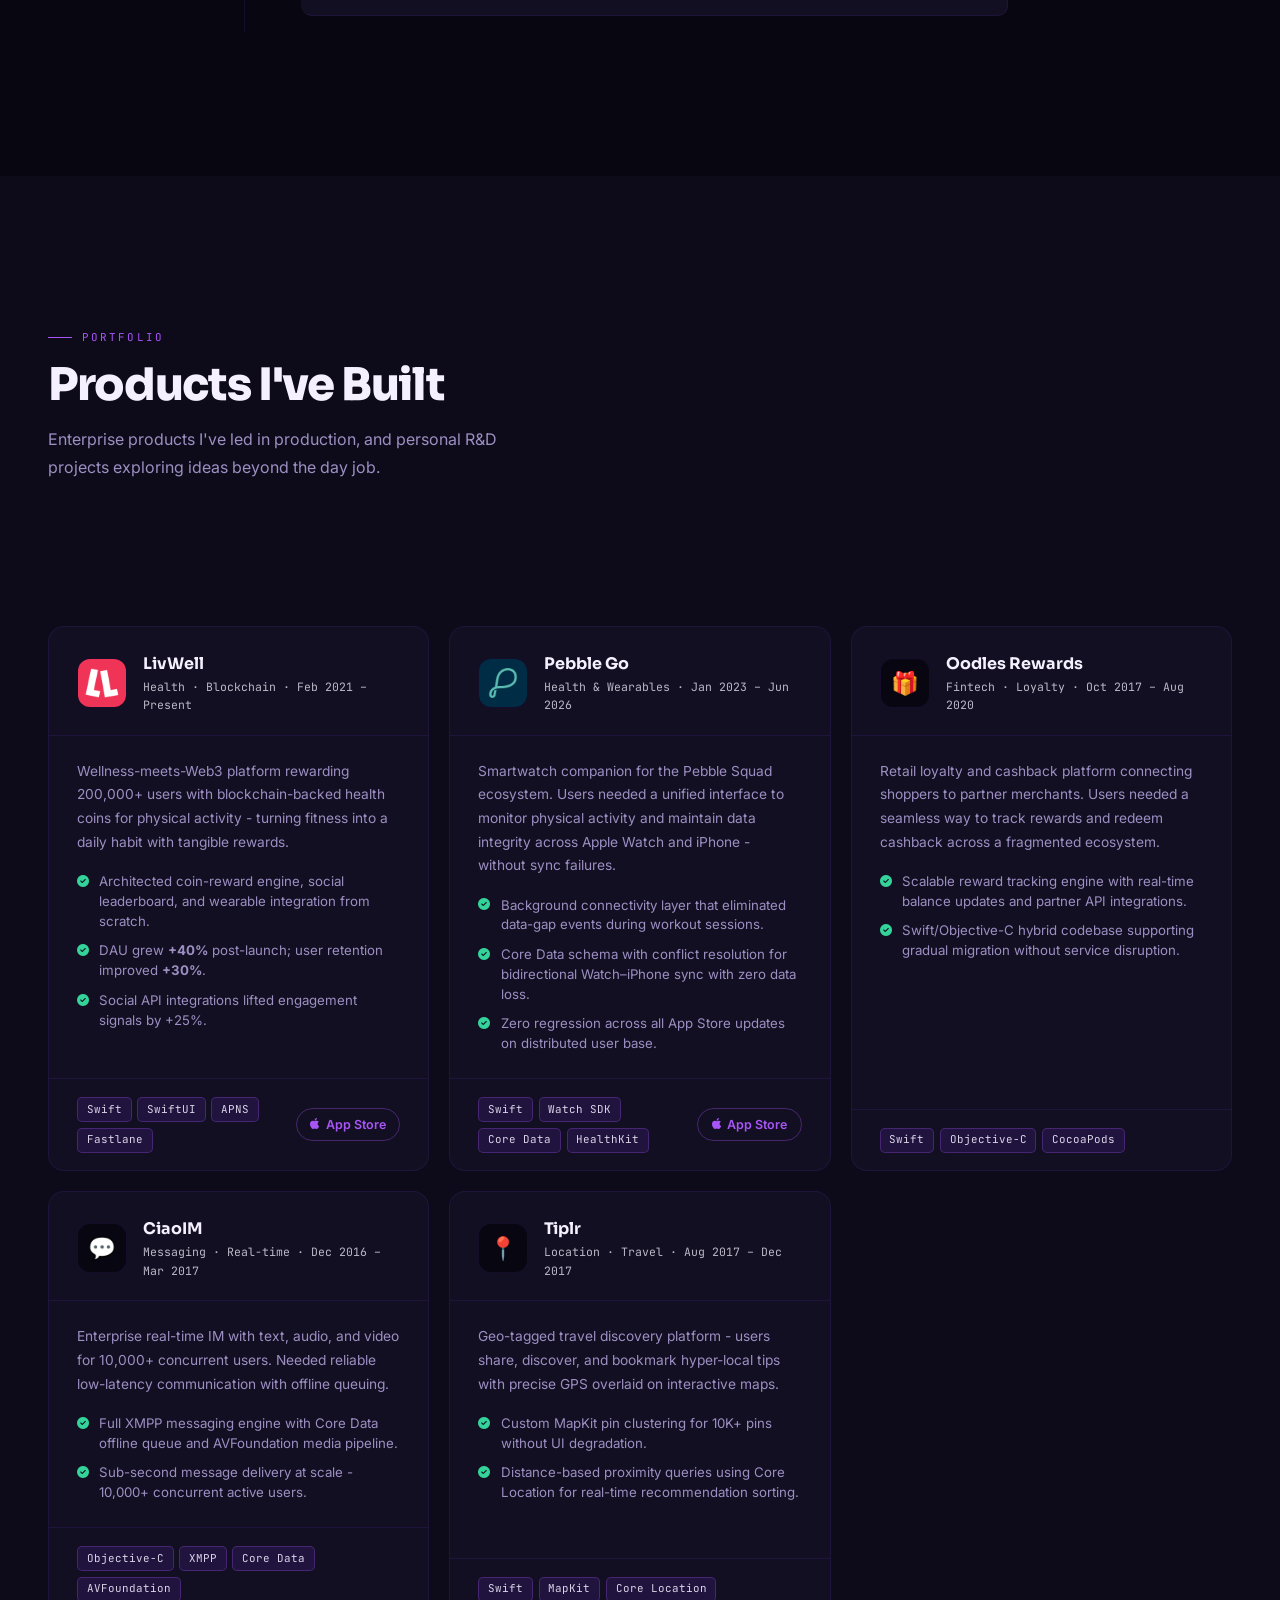
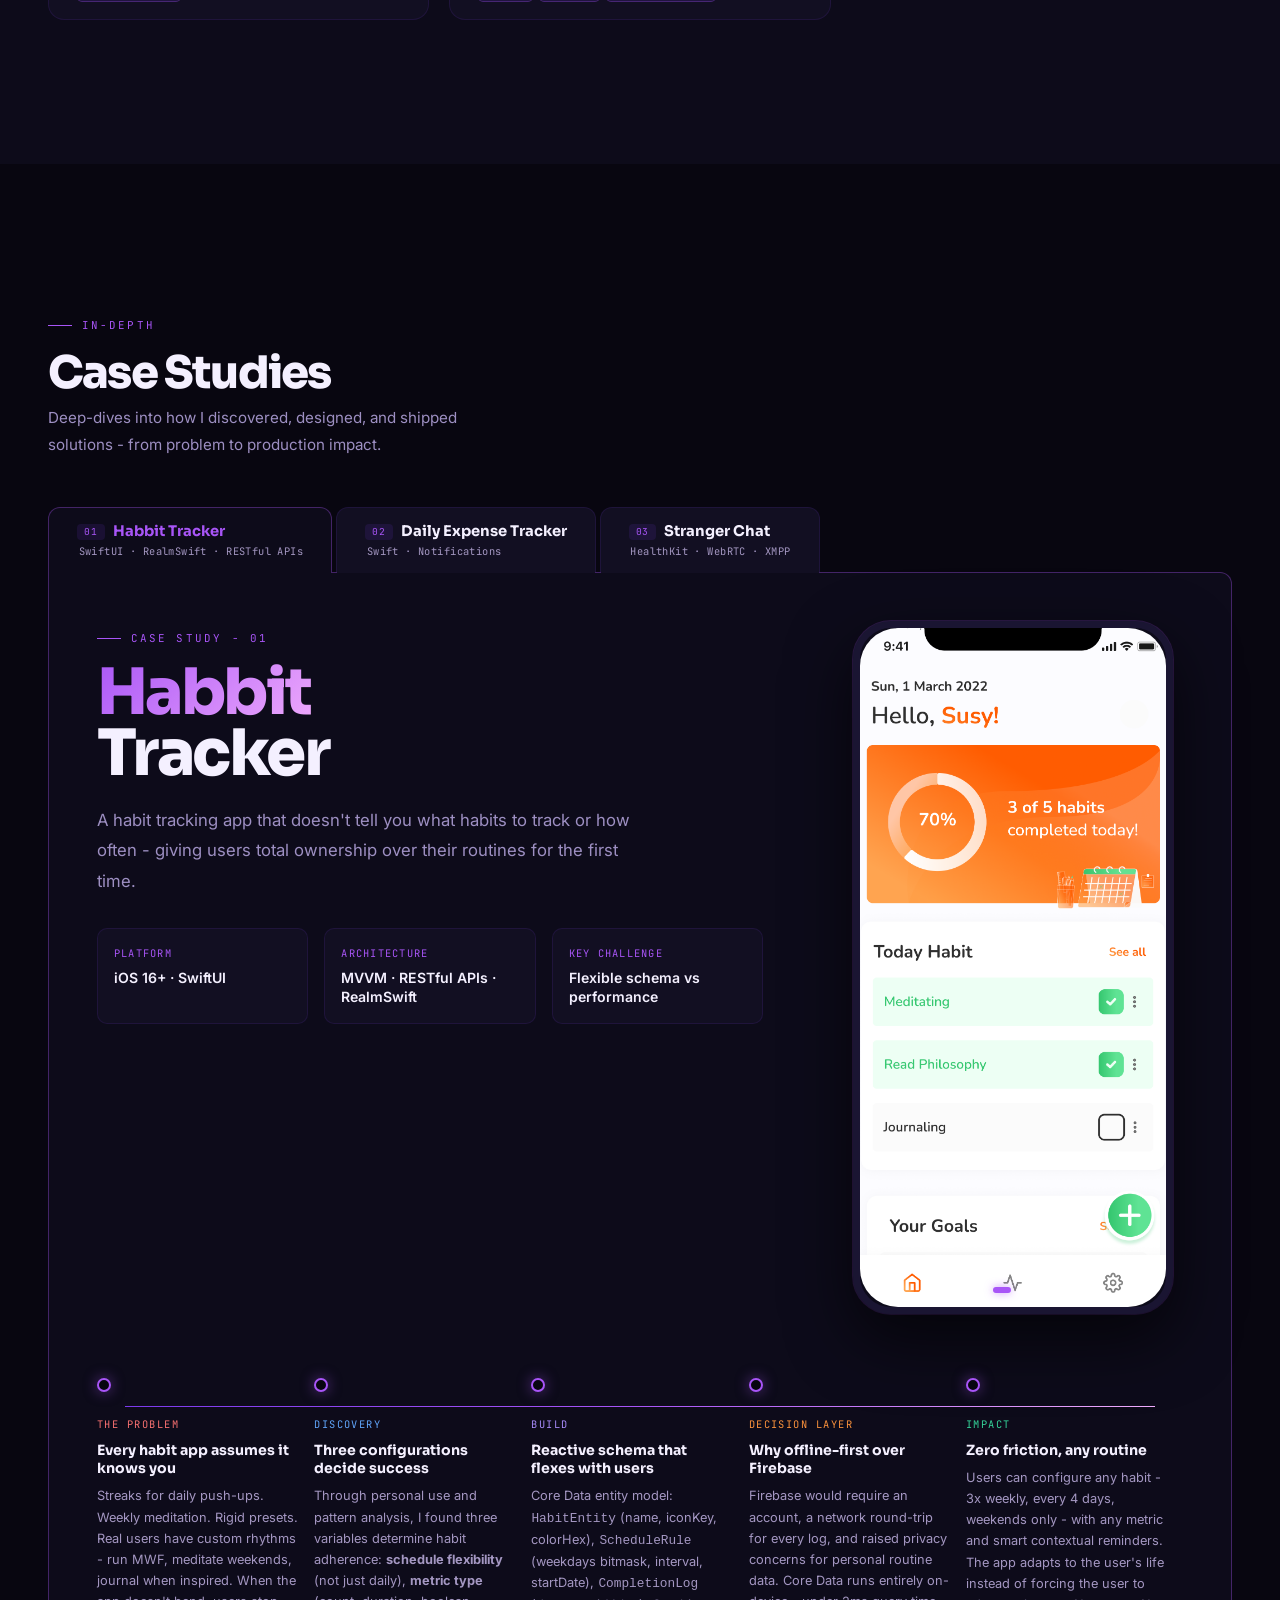
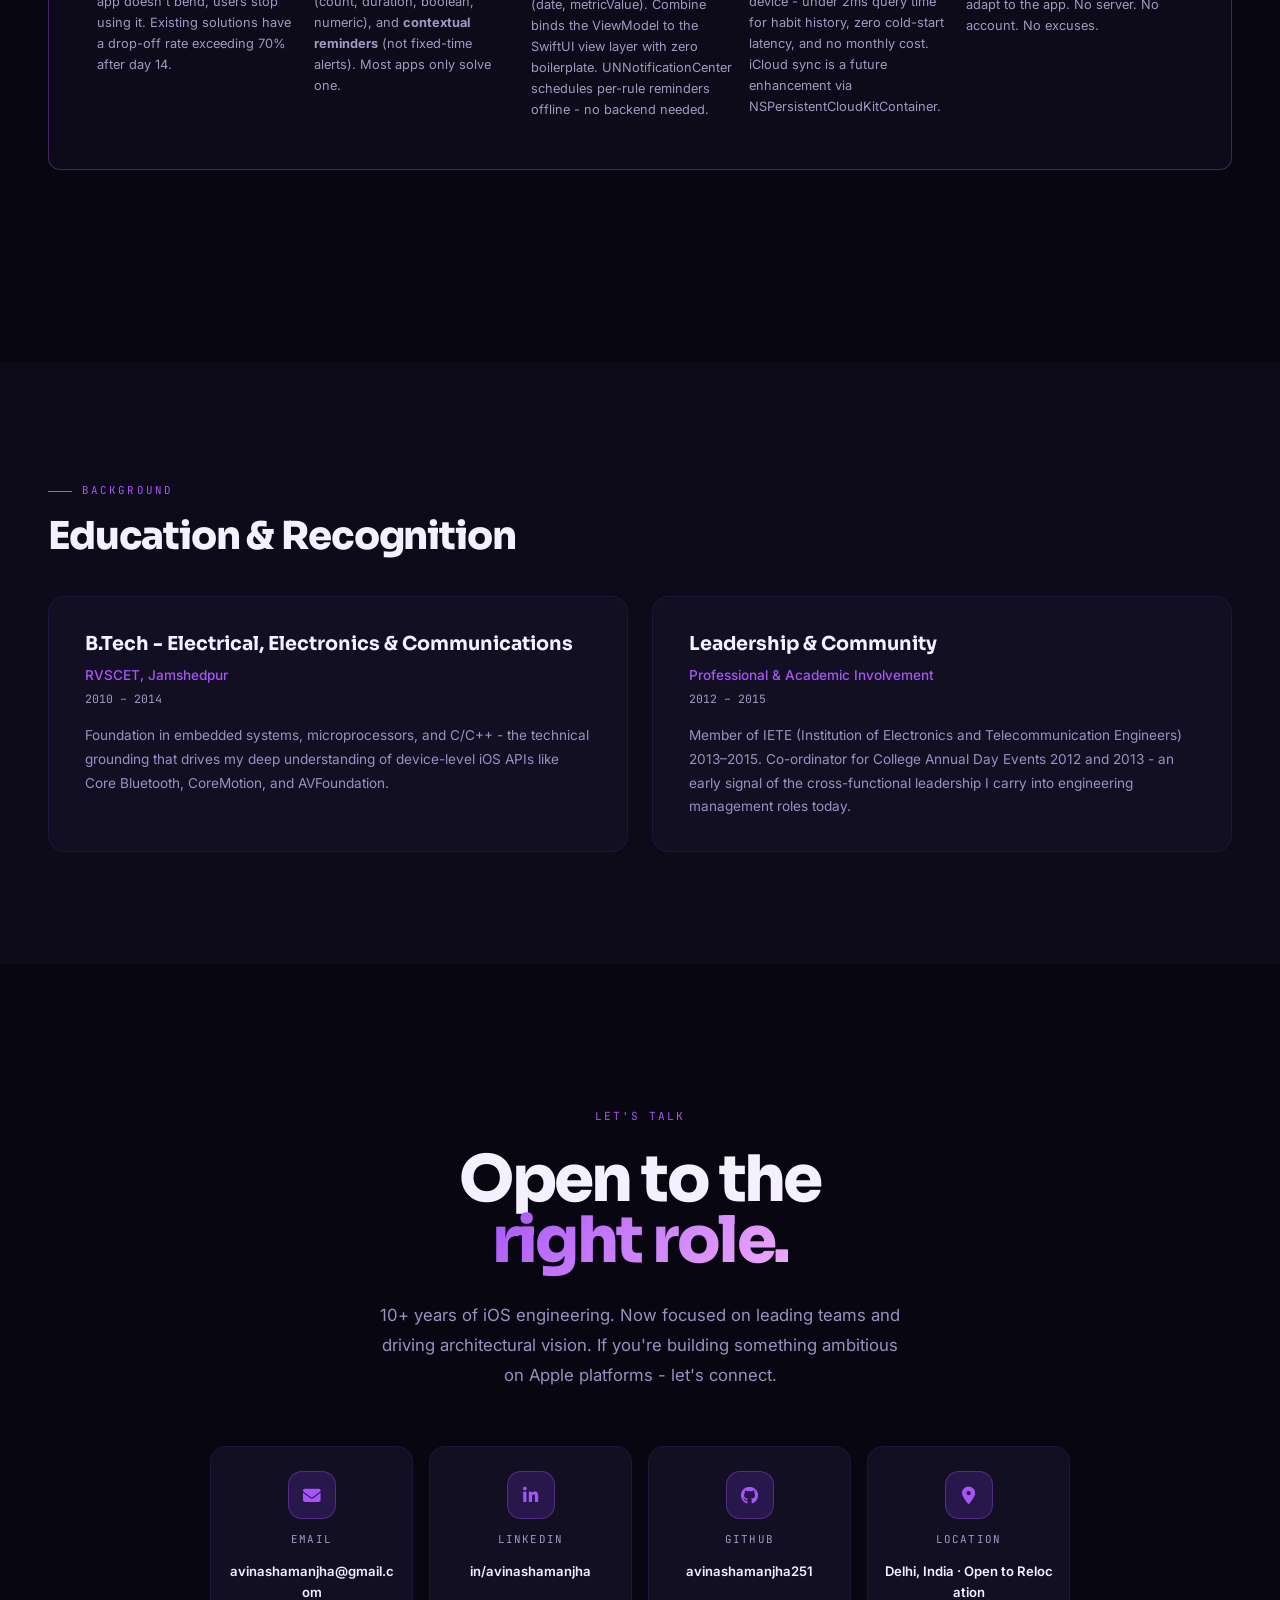
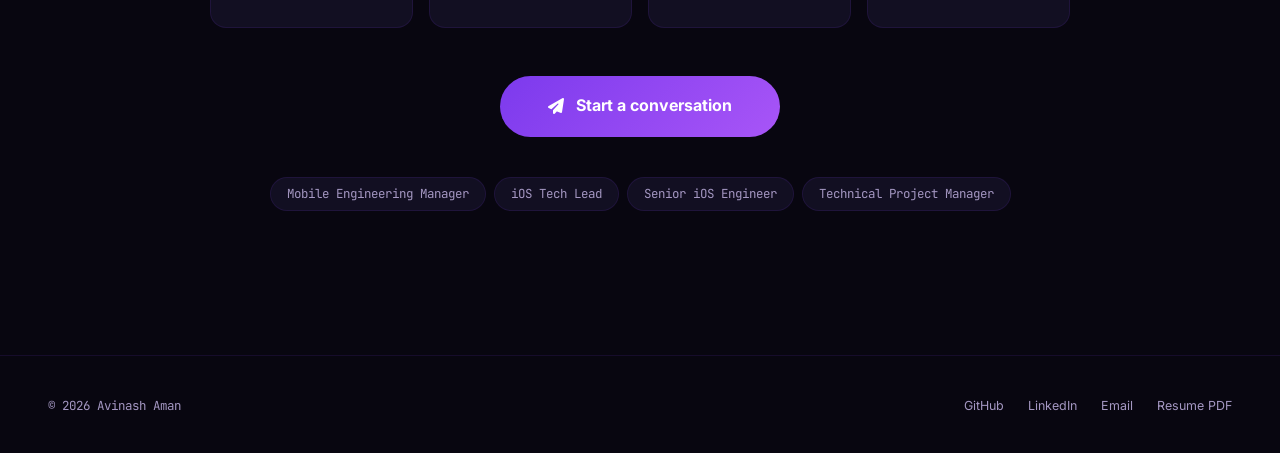
==== commit 0760b6b7: "Add OpenGraph meta tags and Meta Pixel snippet for Performance Marketing" ====
--- a/index.html
+++ b/index.html
@@ -9,9 +9,33 @@
     content="Avinash Aman - Senior iOS Engineer with 10+ years building production-grade Apple Ecosystem apps. Expert in Swift, SwiftUI, Architecture, Blockchain & Wearables. Available for Tech Lead & Engineering Manager roles.">
   <meta name="author" content="Avinash Aman">
   <meta property="og:type" content="website">
-  <meta property="og:title" content="Avinash Aman - Senior iOS Engineer">
-  <meta property="og:description"
-    content="10+ years of iOS engineering: blockchain health platforms, wearable integrations, real-time chat engines, architectural leadership.">
+  <meta property="og:url" content="https://avinashamanjha251.github.io/">
+  <meta property="og:title" content="Avinash Aman - Senior iOS Engineer & Mobile Lead">
+  <meta property="og:description" content="10+ years of iOS engineering: blockchain health platforms, wearable integrations, real-time chat engines, architectural leadership.">
+  <meta property="og:image" content="https://avinashamanjha251.github.io/images/profile.png">
+
+  <!-- Twitter Meta Tags -->
+  <meta name="twitter:card" content="summary_large_image">
+  <meta property="twitter:domain" content="avinashamanjha251.github.io">
+  <meta property="twitter:url" content="https://avinashamanjha251.github.io/">
+  <meta name="twitter:title" content="Avinash Aman - Senior iOS Engineer & Mobile Lead">
+  <meta name="twitter:description" content="10+ years of iOS engineering: blockchain health platforms, wearable integrations, real-time chat engines, architectural leadership.">
+  <meta name="twitter:image" content="https://avinashamanjha251.github.io/images/profile.png">
+
+  <!-- Meta Pixel Code (Replace YOUR_PIXEL_ID with your actual Meta Pixel ID when running ads) -->
+  <script>
+    !function(f,b,e,v,n,t,s)
+    {if(f.fbq)return;n=f.fbq=function(){n.callMethod?
+    n.callMethod.apply(n,arguments):n.queue.push(arguments)};
+    if(!f._fbq)f._fbq=n;n.push=n;n.loaded=!0;n.version='2.0';
+    n.queue=[];t=b.createElement(e);t.async=!0;
+    t.src=v;s=b.getElementsByTagName(e)[0];
+    s.parentNode.insertBefore(t,s)}(window, document,'script',
+    'https://connect.facebook.net/en_US/fbevents.js');
+    // Initialize Pixel (uncomment and replace with real ID once Meta Ads account is created)
+    // fbq('init', 'YOUR_PIXEL_ID');
+    // fbq('track', 'PageView');
+  </script>
 
   <link rel="preconnect" href="https://fonts.googleapis.com">
   <link rel="preconnect" href="https://fonts.gstatic.com" crossorigin>
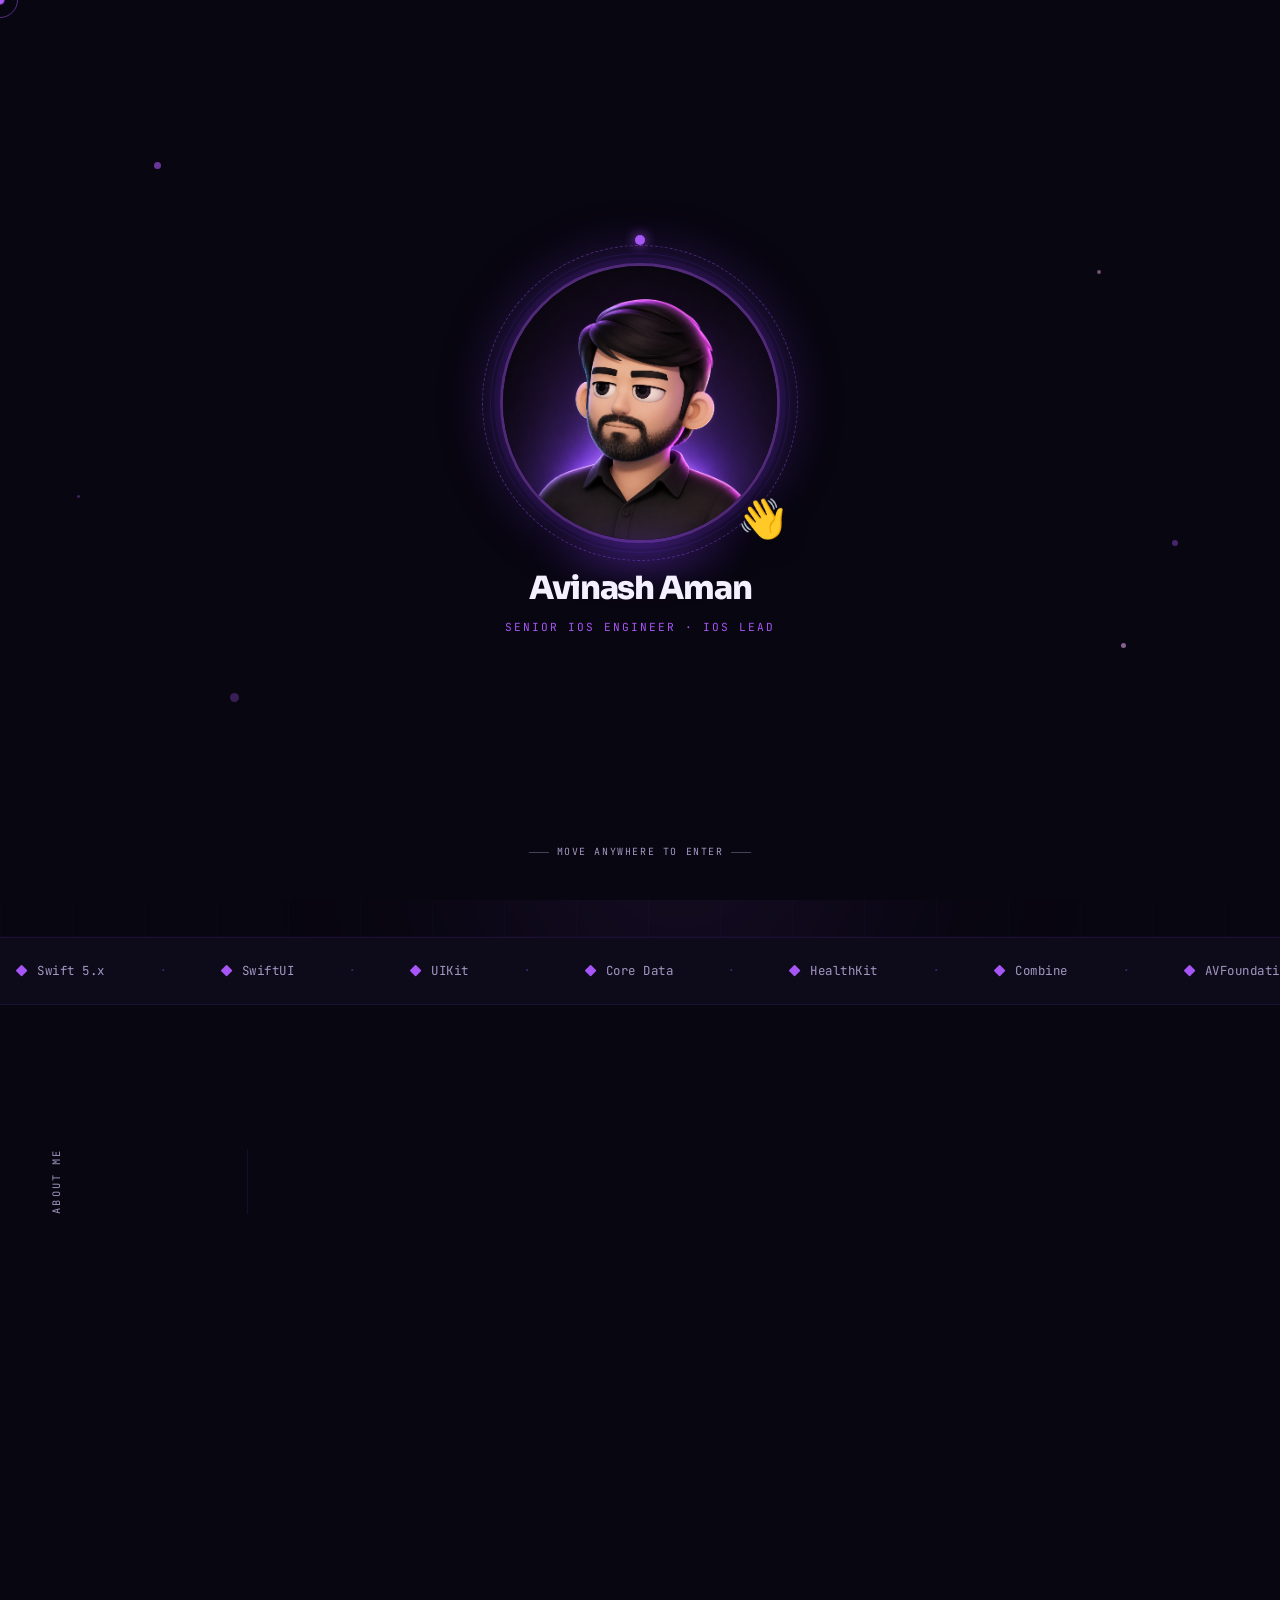
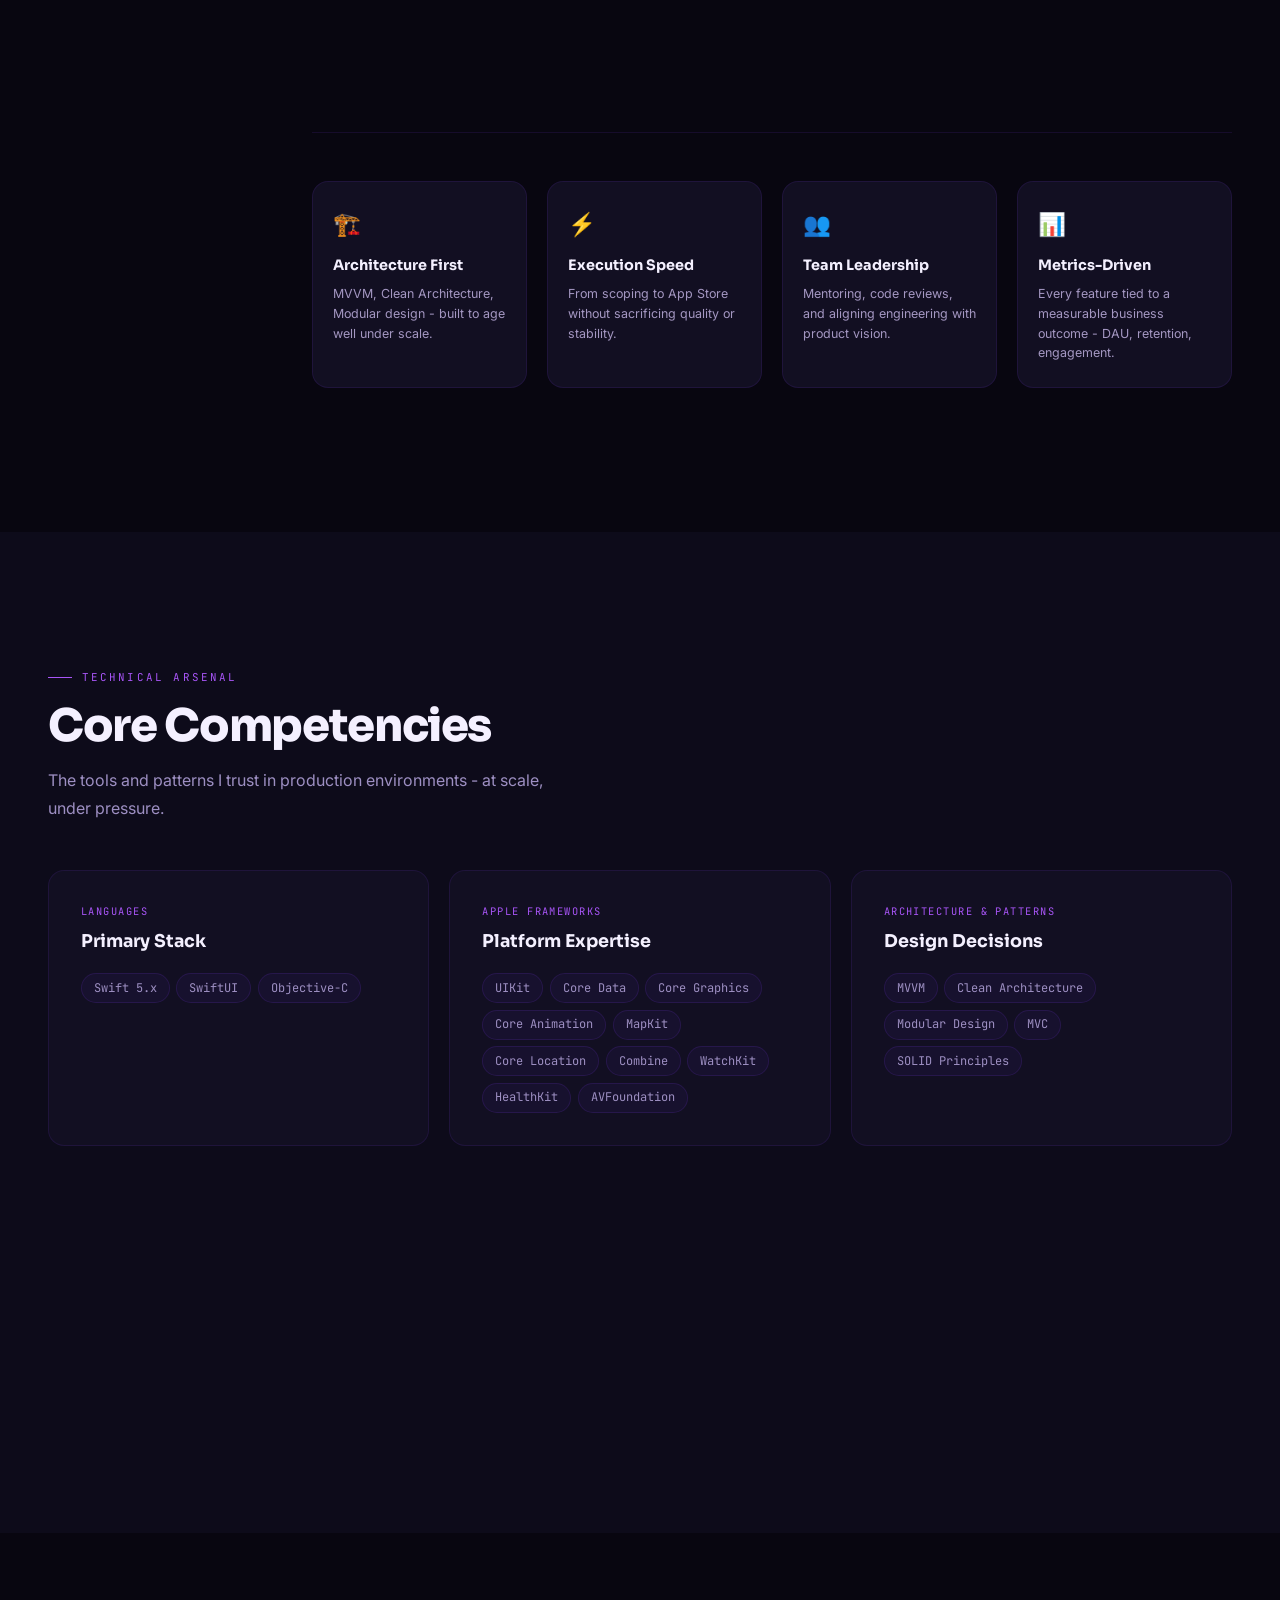
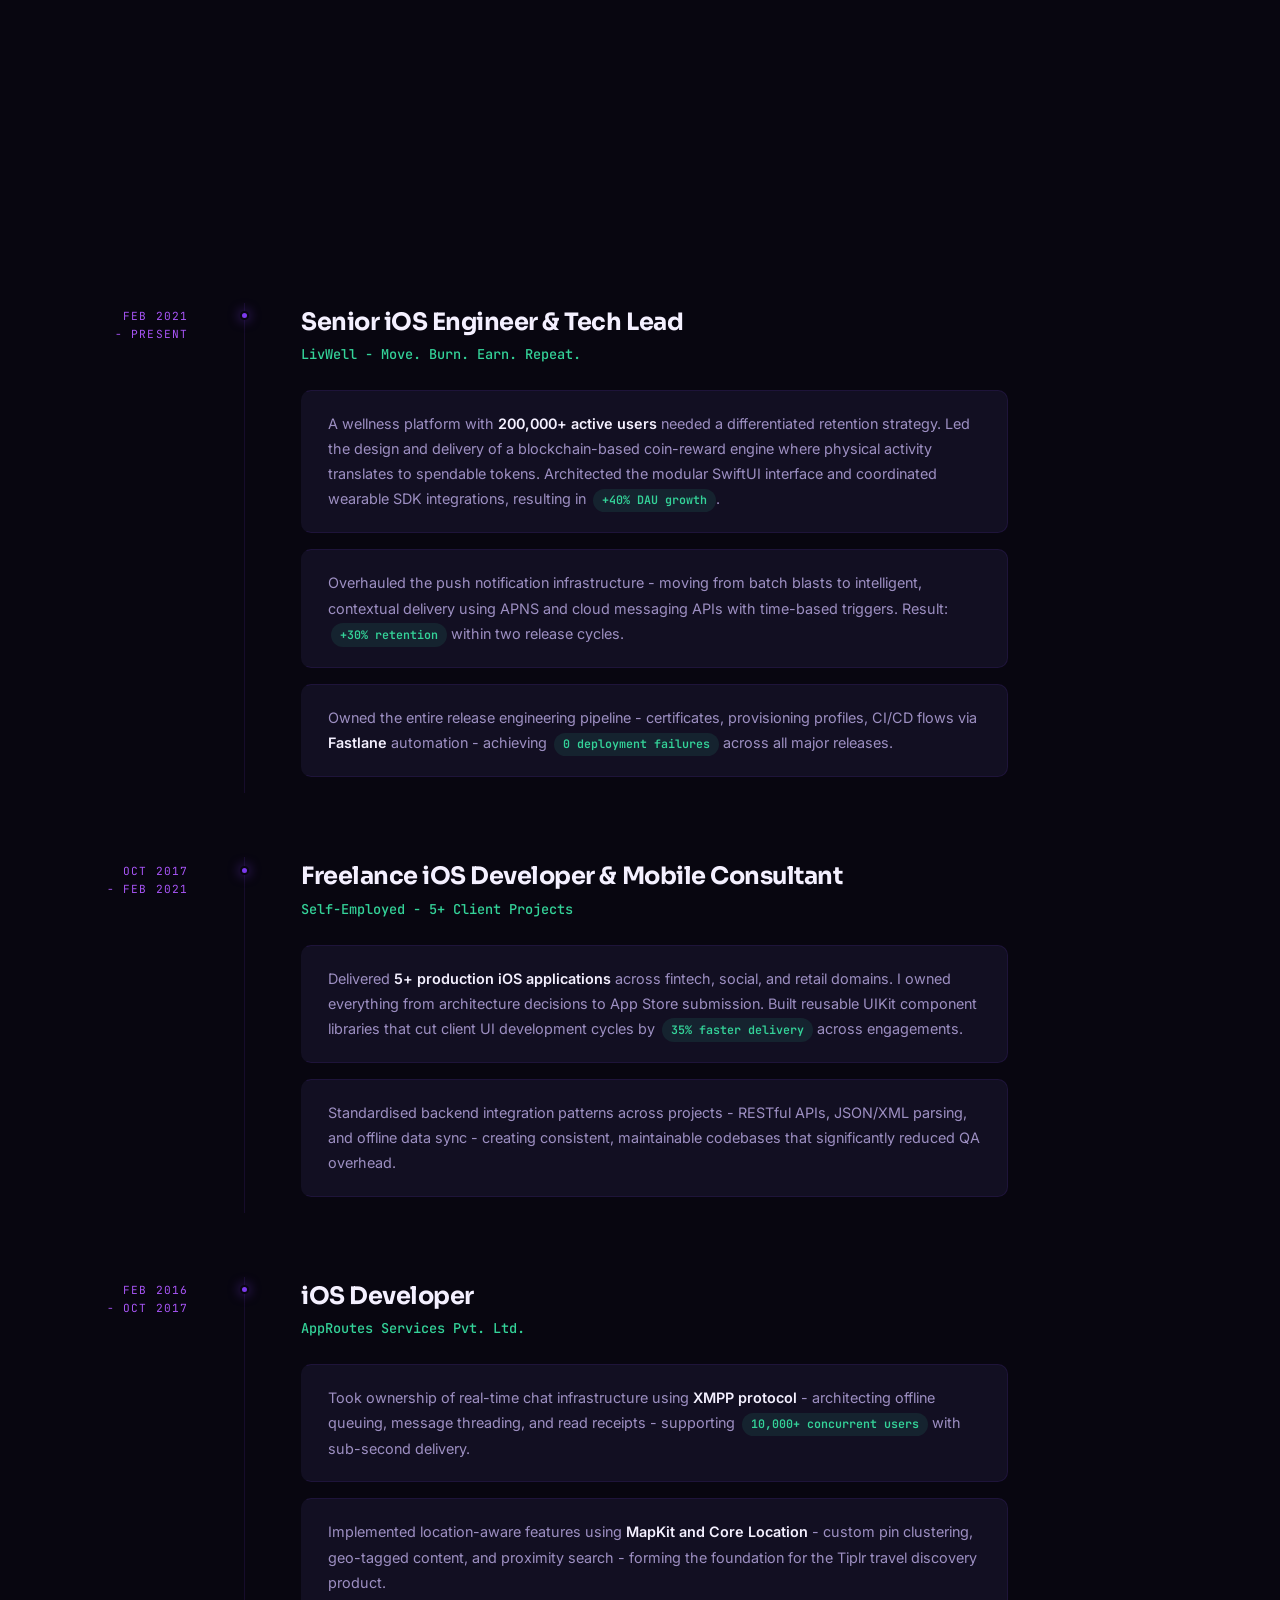
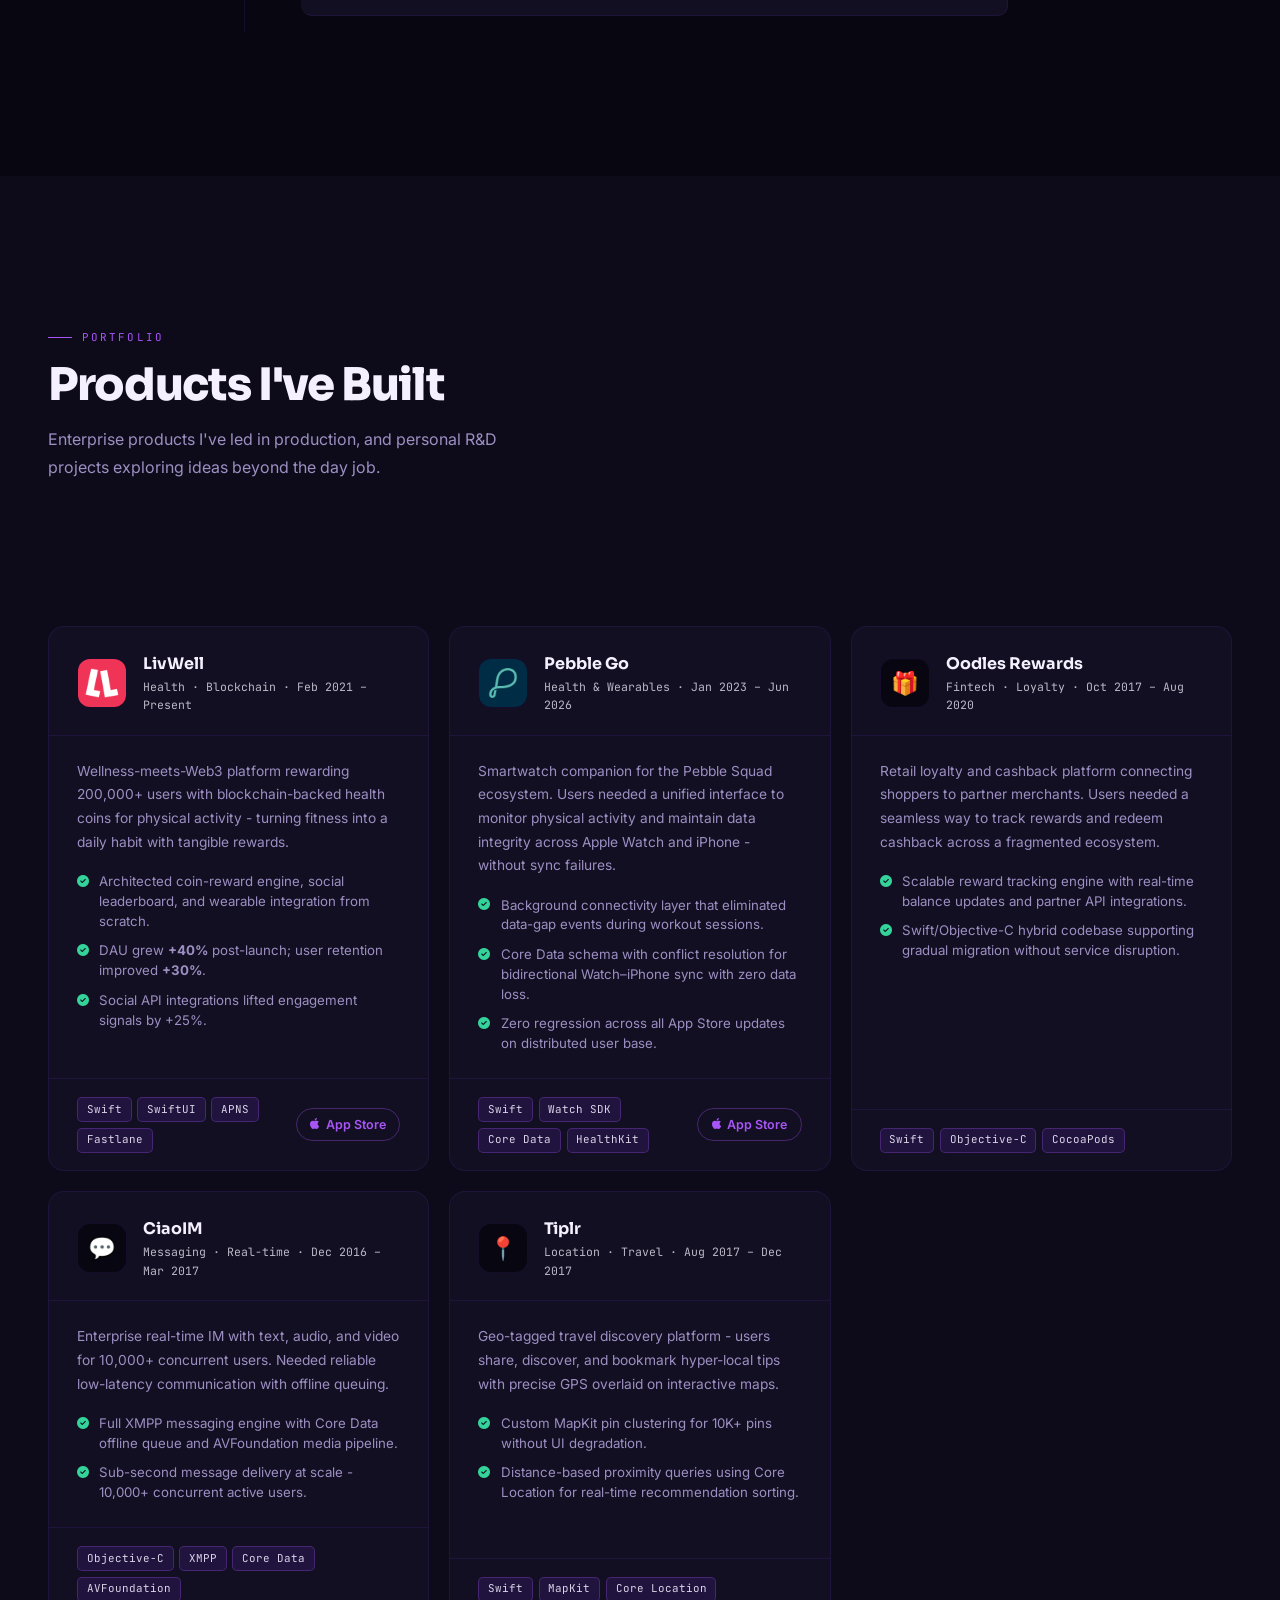
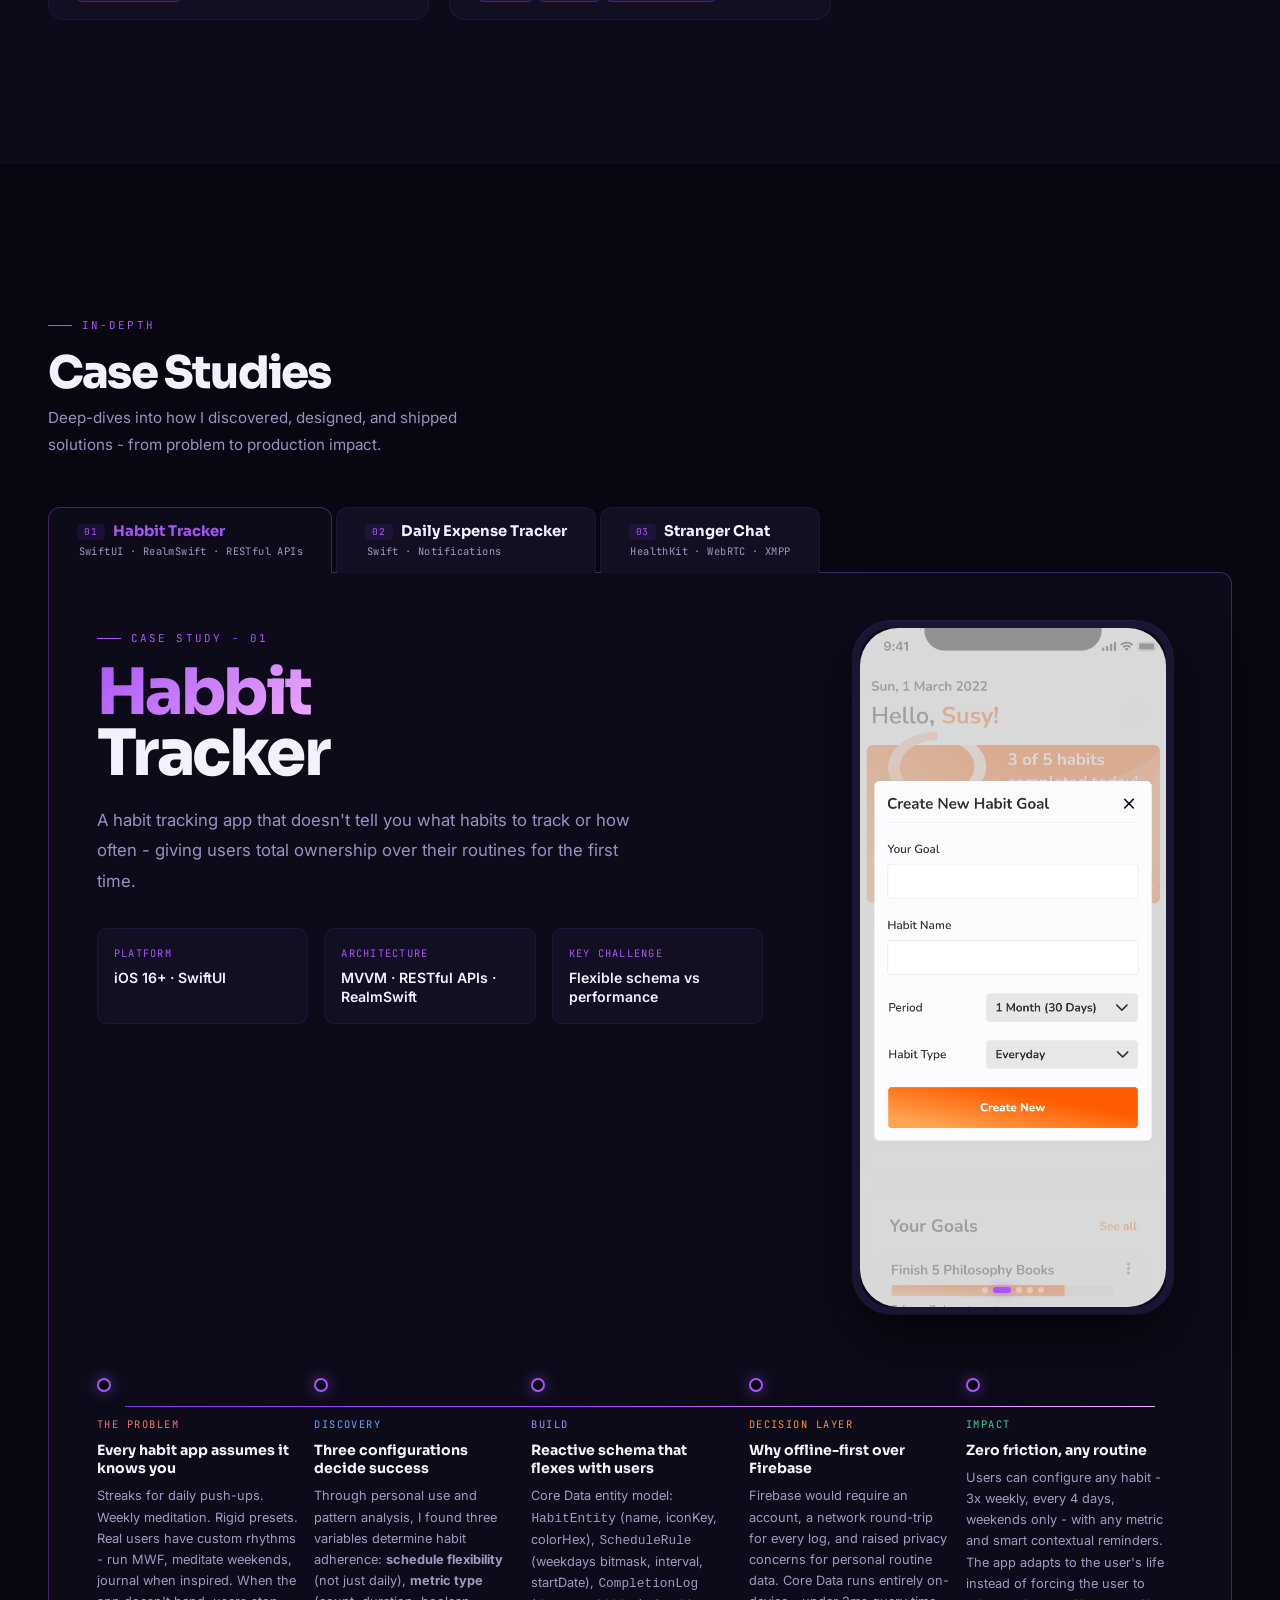
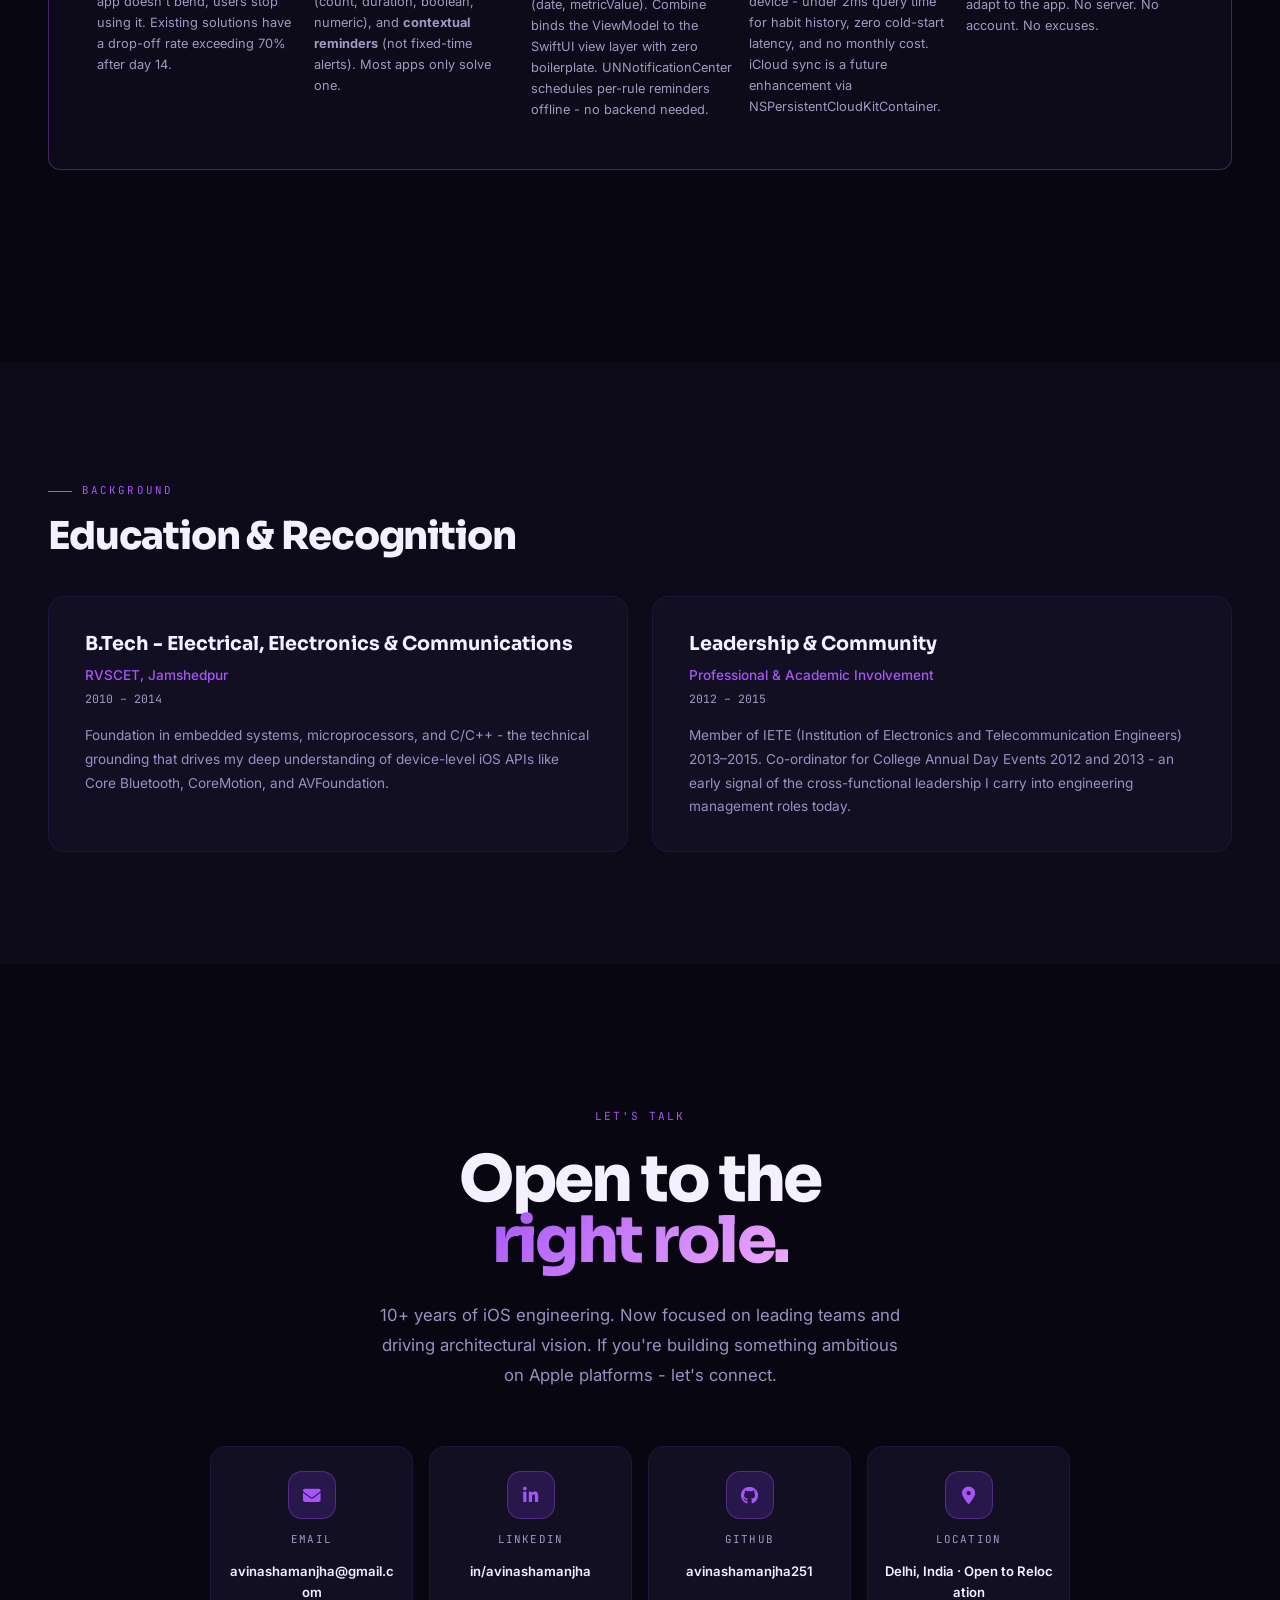
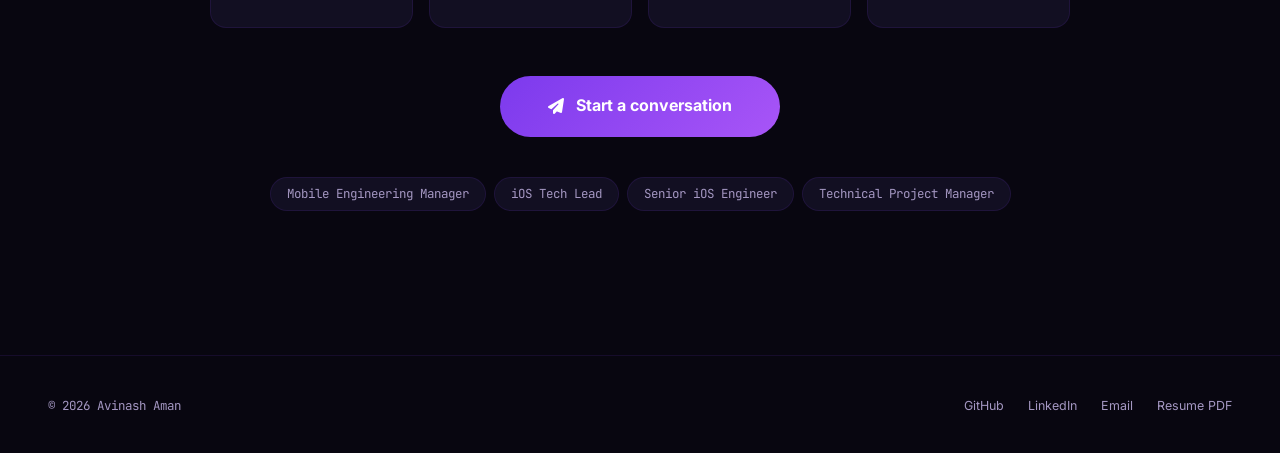
==== commit 8f1b2309: "Revert "Add OpenGraph meta tags and Meta Pixel snippet for Performance Marketing" This reverts commi" ====
--- a/index.html
+++ b/index.html
@@ -9,33 +9,9 @@
     content="Avinash Aman - Senior iOS Engineer with 10+ years building production-grade Apple Ecosystem apps. Expert in Swift, SwiftUI, Architecture, Blockchain & Wearables. Available for Tech Lead & Engineering Manager roles.">
   <meta name="author" content="Avinash Aman">
   <meta property="og:type" content="website">
-  <meta property="og:url" content="https://avinashamanjha251.github.io/">
-  <meta property="og:title" content="Avinash Aman - Senior iOS Engineer & Mobile Lead">
-  <meta property="og:description" content="10+ years of iOS engineering: blockchain health platforms, wearable integrations, real-time chat engines, architectural leadership.">
-  <meta property="og:image" content="https://avinashamanjha251.github.io/images/profile.png">
-
-  <!-- Twitter Meta Tags -->
-  <meta name="twitter:card" content="summary_large_image">
-  <meta property="twitter:domain" content="avinashamanjha251.github.io">
-  <meta property="twitter:url" content="https://avinashamanjha251.github.io/">
-  <meta name="twitter:title" content="Avinash Aman - Senior iOS Engineer & Mobile Lead">
-  <meta name="twitter:description" content="10+ years of iOS engineering: blockchain health platforms, wearable integrations, real-time chat engines, architectural leadership.">
-  <meta name="twitter:image" content="https://avinashamanjha251.github.io/images/profile.png">
-
-  <!-- Meta Pixel Code (Replace YOUR_PIXEL_ID with your actual Meta Pixel ID when running ads) -->
-  <script>
-    !function(f,b,e,v,n,t,s)
-    {if(f.fbq)return;n=f.fbq=function(){n.callMethod?
-    n.callMethod.apply(n,arguments):n.queue.push(arguments)};
-    if(!f._fbq)f._fbq=n;n.push=n;n.loaded=!0;n.version='2.0';
-    n.queue=[];t=b.createElement(e);t.async=!0;
-    t.src=v;s=b.getElementsByTagName(e)[0];
-    s.parentNode.insertBefore(t,s)}(window, document,'script',
-    'https://connect.facebook.net/en_US/fbevents.js');
-    // Initialize Pixel (uncomment and replace with real ID once Meta Ads account is created)
-    // fbq('init', 'YOUR_PIXEL_ID');
-    // fbq('track', 'PageView');
-  </script>
+  <meta property="og:title" content="Avinash Aman - Senior iOS Engineer">
+  <meta property="og:description"
+    content="10+ years of iOS engineering: blockchain health platforms, wearable integrations, real-time chat engines, architectural leadership.">
 
   <link rel="preconnect" href="https://fonts.googleapis.com">
   <link rel="preconnect" href="https://fonts.gstatic.com" crossorigin>
